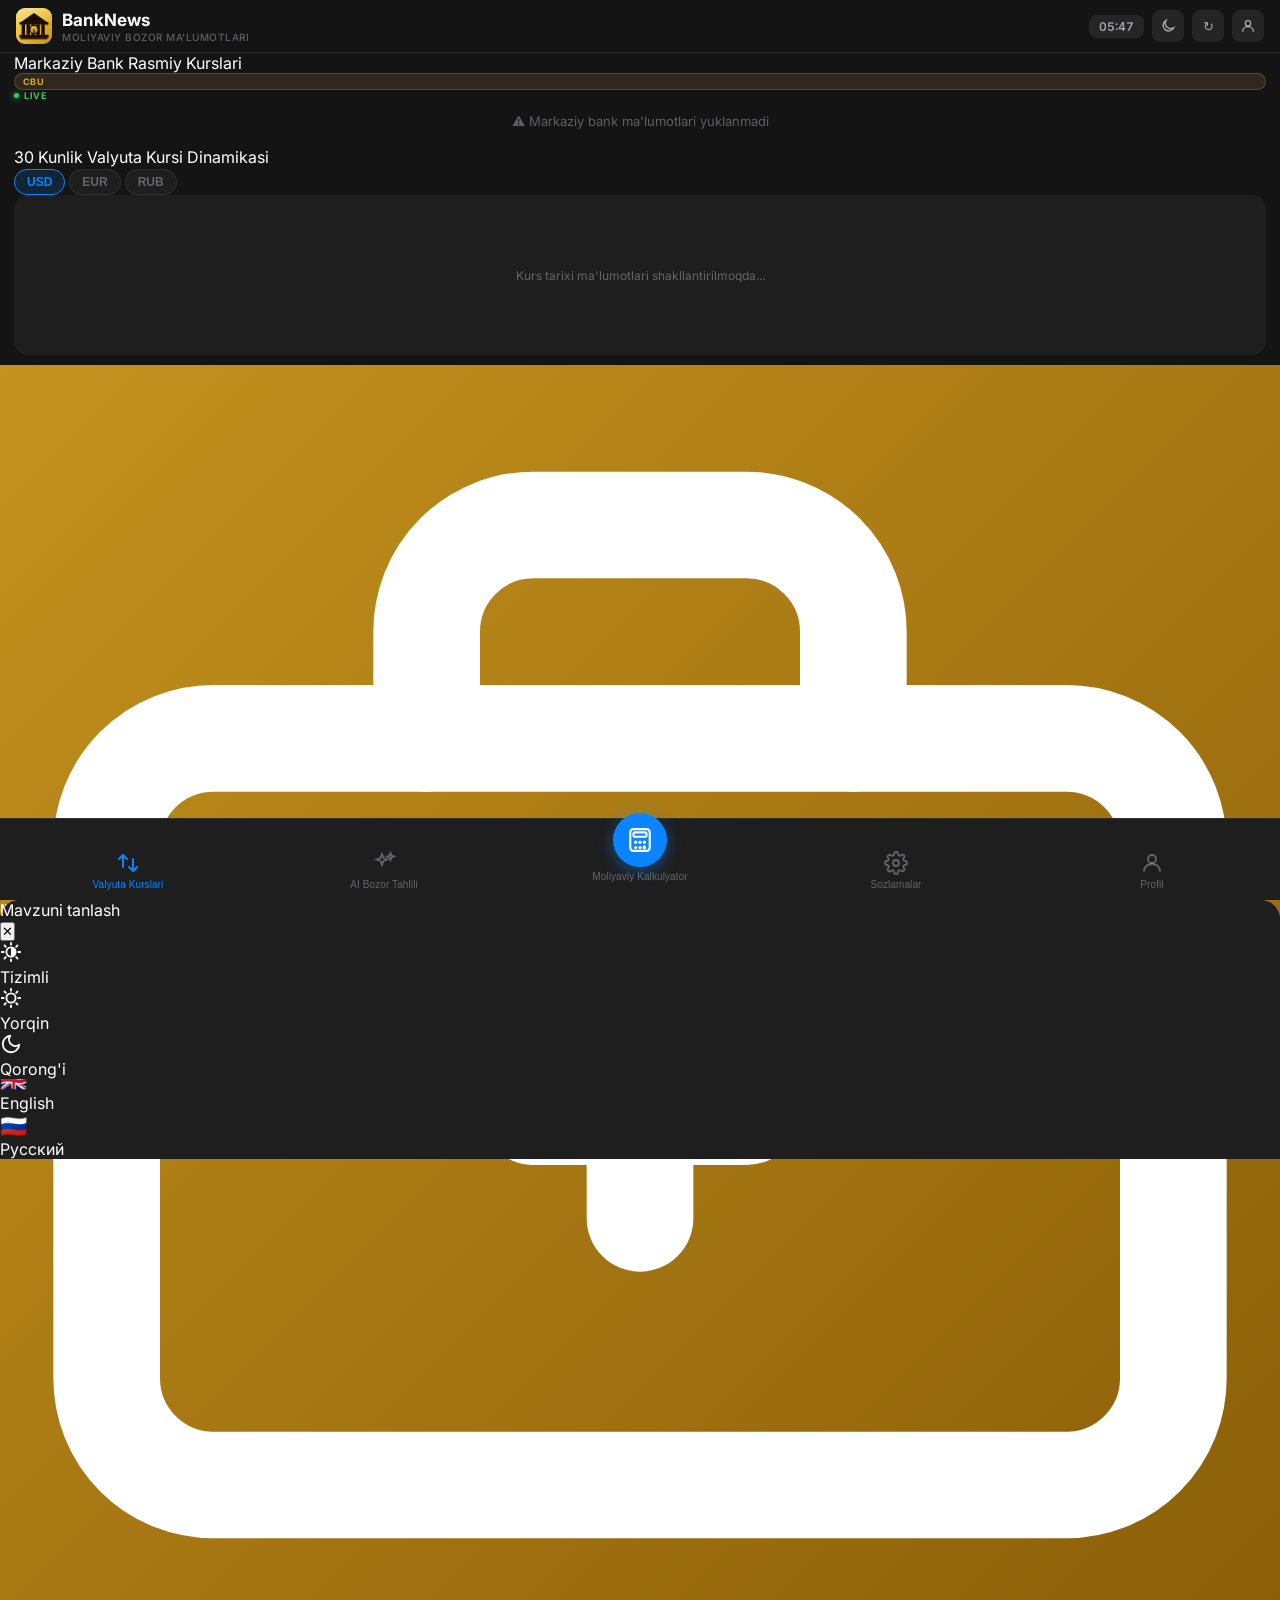
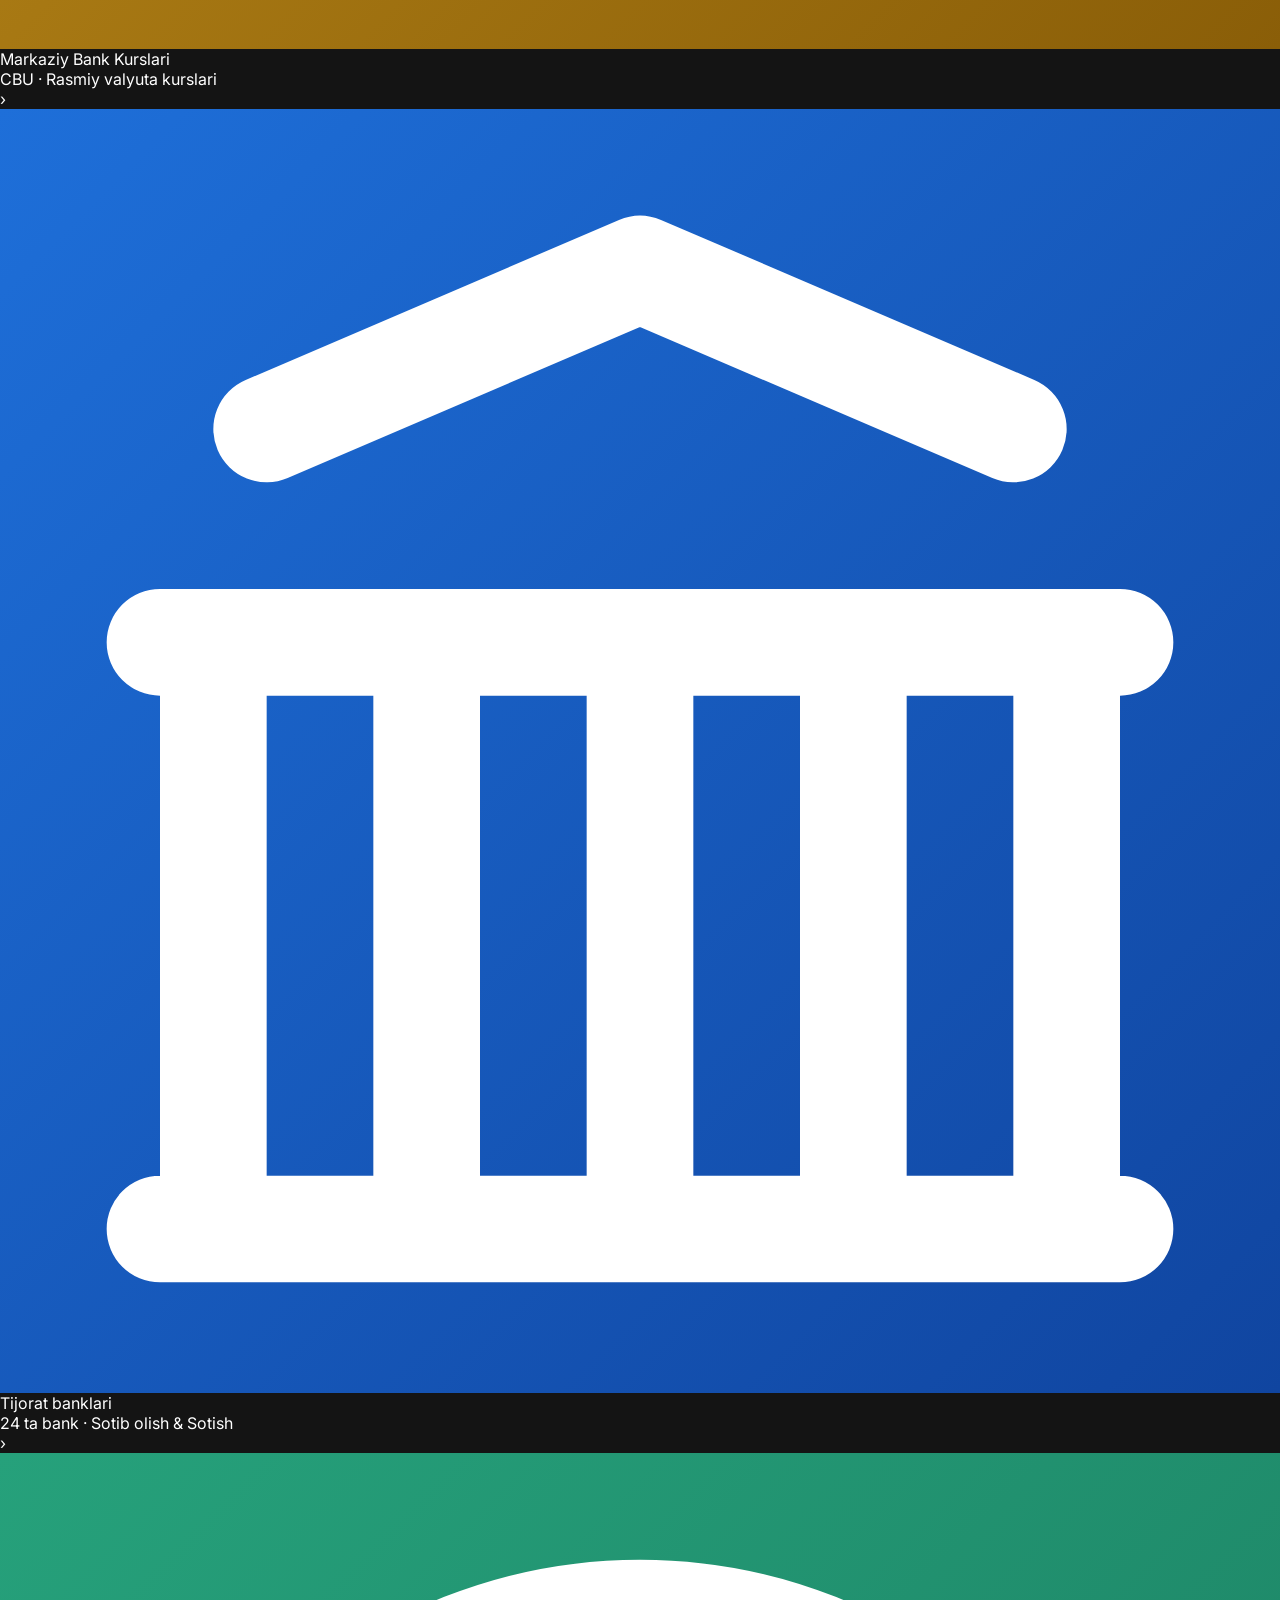
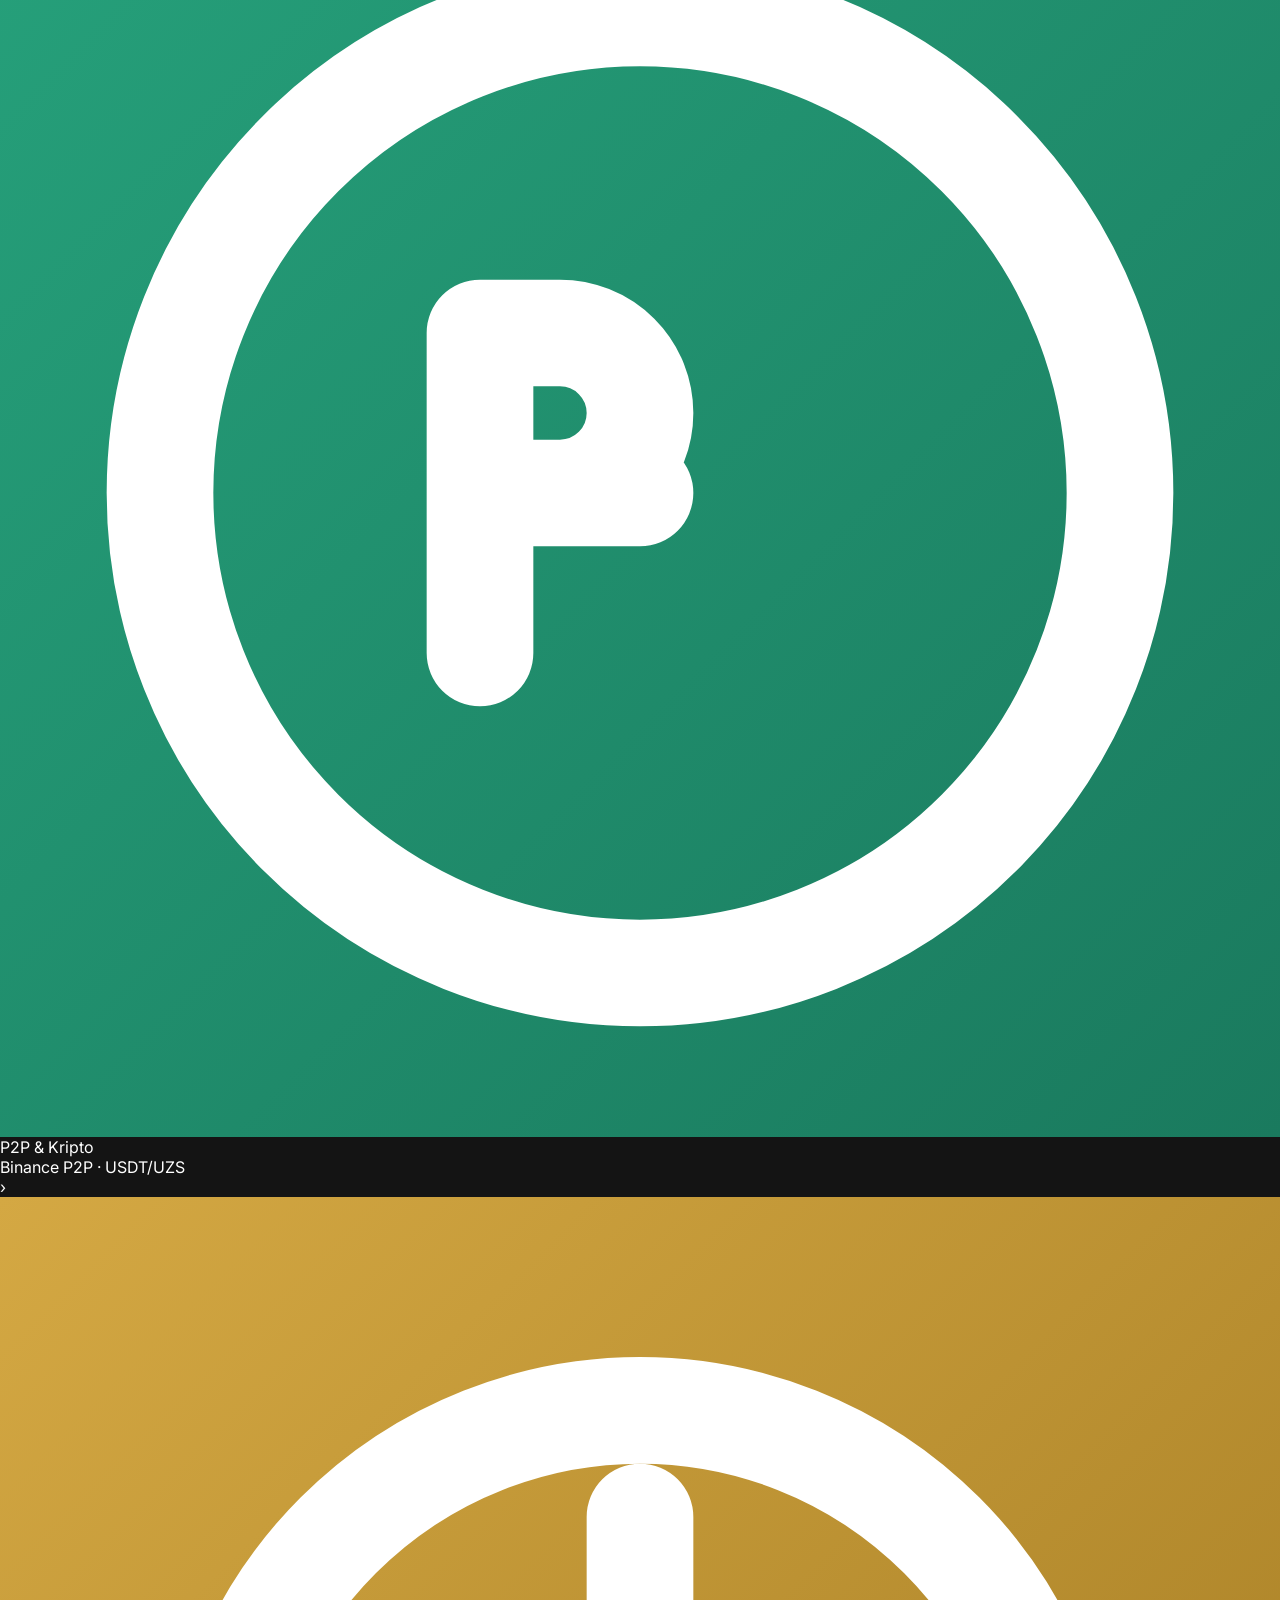
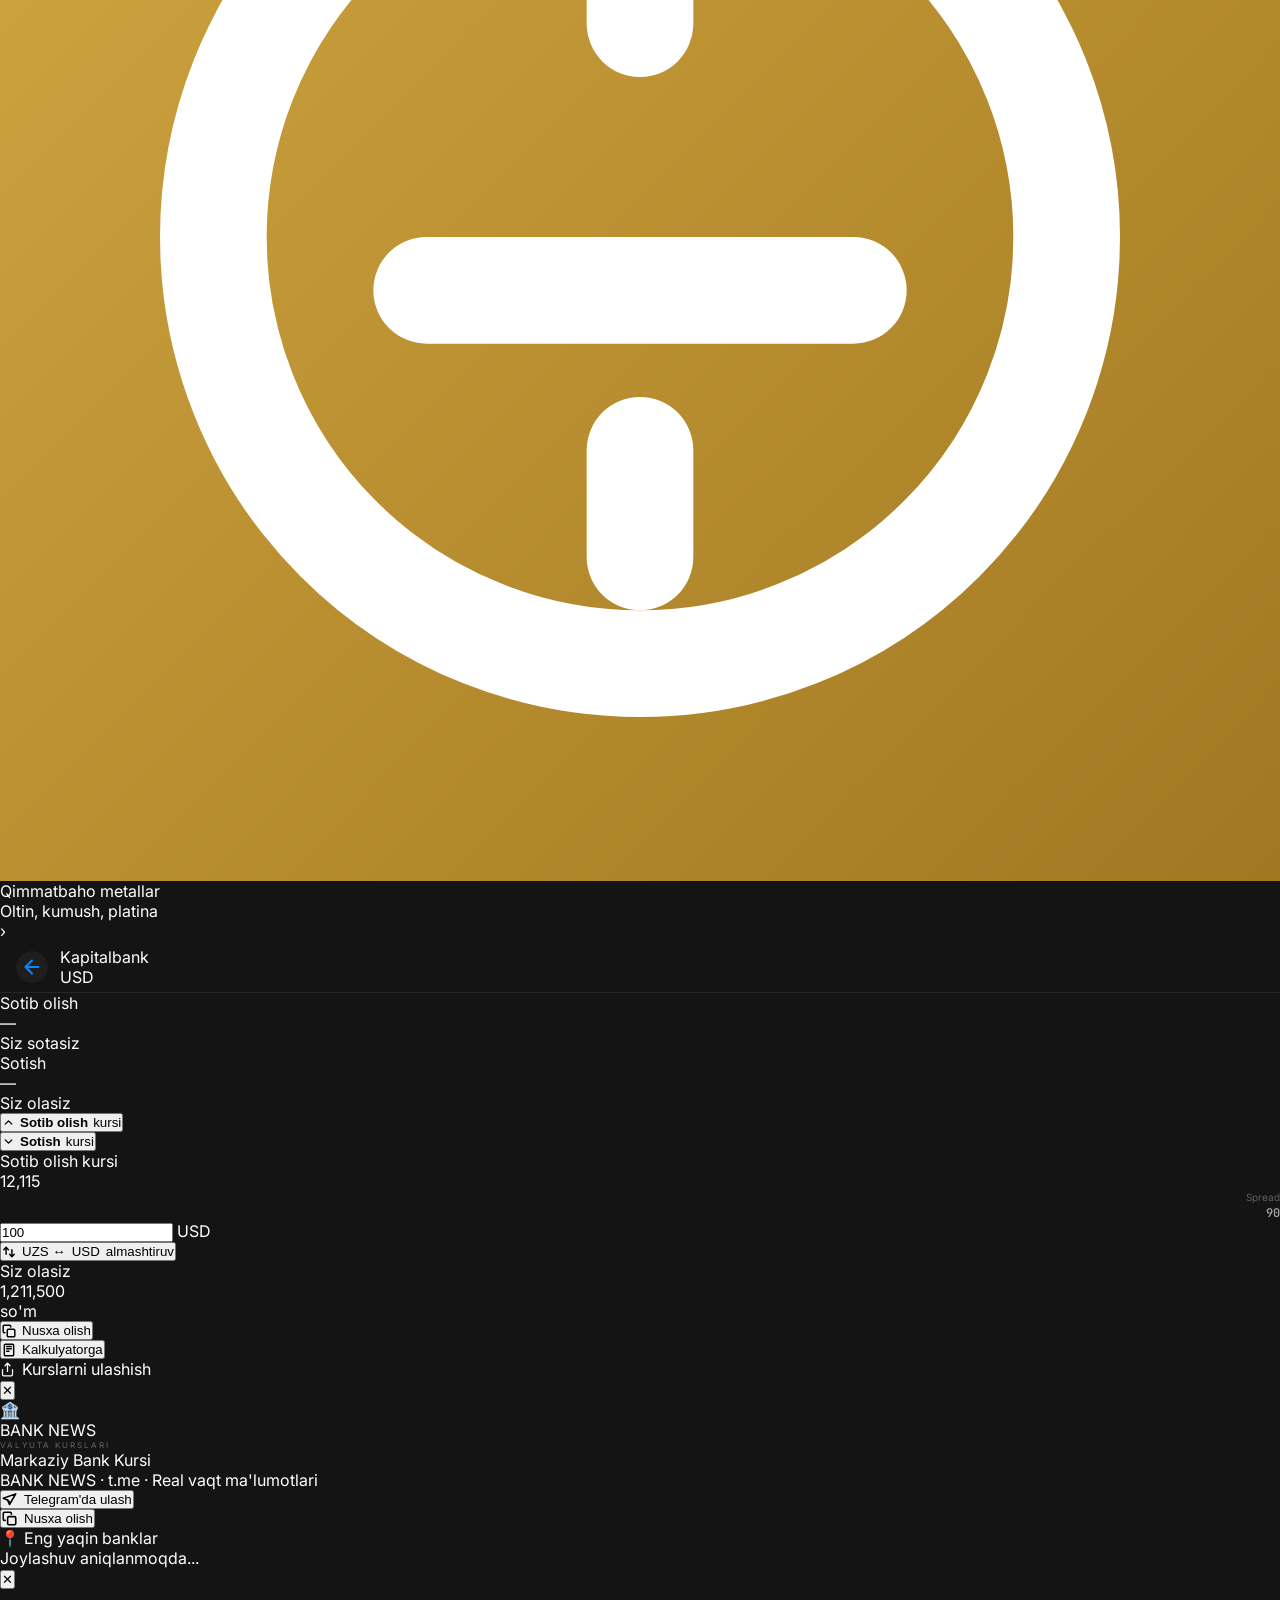
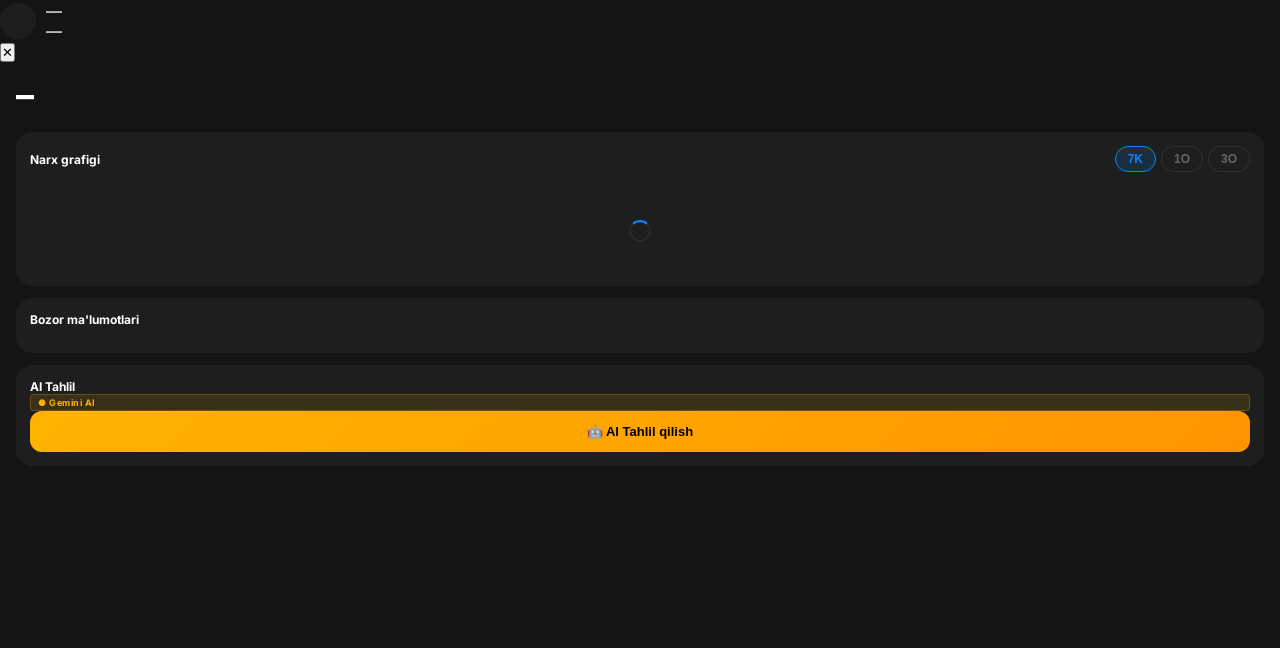
==== frontend/index.html @ f16caa99 "redesign: Domo-inspired UI - dark gray theme + iOS grouped list style - style.css: complete rewrite " ====
﻿<!DOCTYPE html>
<html lang="uz">
<head>
<meta charset="UTF-8">
<meta name="viewport" content="width=device-width,initial-scale=1,maximum-scale=1,user-scalable=no,viewport-fit=cover">
<meta name="description" content="O'zbekiston banklari valyuta kurslari, kripto narxlari, kalkulyator va bozor tahlili.">
<meta name="theme-color" content="#090e1c">
<meta property="og:title" content="BankNews — Valyuta kurslari">
<meta property="og:description" content="24 ta bank kursi, CBU, kripto, metallar — barchasi bir joyda.">
<title>BankNews — Valyuta kurslari</title>
<link rel="manifest" href="manifest.json">
<script defer src="https://www.gstatic.com/firebasejs/10.12.2/firebase-app-compat.js"></script>
<script defer src="https://www.gstatic.com/firebasejs/10.12.2/firebase-auth-compat.js"></script>
<script defer src="https://cdn.jsdelivr.net/npm/chart.js@4.4.4/dist/chart.umd.min.js"></script>
<link href="https://fonts.googleapis.com/css2?family=Inter:wght@400;500;600;700;800&family=JetBrains+Mono:wght@400;500;600&display=swap" rel="stylesheet">
<link rel="stylesheet" href="style.css">
</head>
<body data-theme="dark">


<!-- HEADER -->
<div class="hdr">
  <div class="hdr-top">
      <button id="uiBackBtn" onclick="_uiBack()" style="display:none;background:none;border:none;color:var(--text);cursor:pointer;padding:6px 10px;border-radius:10px;font-size:24px;line-height:1;margin-right:2px;flex-shrink:0">&#8249;</button>
    <div class="brand">
      <div class="brand-ico">
        <svg viewBox="0 0 44 44" width="44" height="44" xmlns="http://www.w3.org/2000/svg">
          <defs>
            <linearGradient id="goldBg" x1="0" y1="0" x2="1" y2="1">
              <stop offset="0%" stop-color="#f6d96a"/>
              <stop offset="50%" stop-color="#e9bb2e"/>
              <stop offset="100%" stop-color="#c49018"/>
            </linearGradient>
            <linearGradient id="goldShine" x1="0" y1="0" x2="0" y2="1">
              <stop offset="0%" stop-color="rgba(255,255,255,0.26)"/>
              <stop offset="100%" stop-color="rgba(255,255,255,0)"/>
            </linearGradient>
            <filter id="bldShadow" x="-5%" y="-5%" width="110%" height="120%">
              <feDropShadow dx="0" dy="1" stdDeviation="0.8" flood-color="#0d0600" flood-opacity="0.5"/>
            </filter>
          </defs>
          <!-- Gold gradient background -->
          <rect width="44" height="44" rx="11" fill="url(#goldBg)"/>
          <!-- Top shine overlay -->
          <rect width="44" height="22" rx="11" fill="url(#goldShine)"/>
          <!-- Building -->
          <g filter="url(#bldShadow)">
            <!-- Pediment (roof triangle) -->
            <polygon points="5,18 22,6 39,18" fill="#1a0d00"/>
            <!-- Entablature beam -->
            <rect x="4.5" y="17" width="35" height="2.8" rx="0.6" fill="#1a0d00"/>
            <!-- 5 columns -->
            <rect x="7"   y="19.8" width="4"   height="13" rx="1" fill="#1a0d00"/>
            <rect x="13"  y="19.8" width="4"   height="13" rx="1" fill="#1a0d00"/>
            <rect x="19"  y="19.8" width="4"   height="13" rx="1" fill="#1a0d00"/>
            <rect x="25"  y="19.8" width="4"   height="13" rx="1" fill="#1a0d00"/>
            <rect x="31"  y="19.8" width="4"   height="13" rx="1" fill="#1a0d00"/>
            <!-- Stylobate steps -->
            <rect x="4"   y="32.8" width="36" height="3"   rx="1" fill="#1a0d00"/>
            <rect x="5.5" y="35.5" width="33" height="2"   rx="0.5" fill="#2a1600"/>
          </g>
          <!-- Dollar coin (centered on columns) -->
          <circle cx="22" cy="26.3" r="5"   fill="url(#goldBg)"/>
          <circle cx="22" cy="26.3" r="5"   fill="none" stroke="#1a0d00" stroke-width="1.4"/>
          <circle cx="22" cy="26.3" r="3.2" fill="none" stroke="#1a0d00" stroke-width="0.5" opacity="0.4"/>
          <text x="22" y="30" text-anchor="middle" font-size="7" font-weight="900" fill="#1a0d00" font-family="Georgia,serif">$</text>
        </svg>
      </div>
      <div class="brand-txt">
        <div class="name">BankNews</div>
        <div class="sub" data-i="sub">Bozor Ma'lumotlari</div>
      </div>
    </div>
    <div class="hdr-actions">
      <div class="clock" id="clk">--:--</div>
      <button class="icon-btn" id="themeBtn" onclick="toggleTheme()" title="Mavzu">
  <svg id="themeSvg" viewBox="0 0 20 20" width="16" height="16" fill="none" stroke="currentColor" stroke-width="1.8" stroke-linecap="round">
    <path d="M17 12.5A7 7 0 0 1 7.5 3a7 7 0 1 0 9.5 9.5z"/>
  </svg>
</button>
      <button class="icon-btn" id="refBtn" onclick="loadAll()" title="Yangilash">↻</button>
      <button class="auth-hdr-btn" id="authBtn" onclick="openAuthModal()" title="Profil">
        <svg width="16" height="16" viewBox="0 0 24 24" fill="none" stroke="currentColor" stroke-width="2" stroke-linecap="round" stroke-linejoin="round"><circle cx="12" cy="8" r="4"/><path d="M4 20c0-4 3.6-7 8-7s8 3 8 7"/></svg>
      </button>
    </div>
  </div>
</div>


<!-- BODY -->
<div class="body">

  <!-- ── VALYUTA ── -->
  <div class="sec on" id="s0">
    <div id="v-load" class="loading"><div class="spinner"></div><div class="ltxt" data-i="loading">Yuklanmoqda...</div></div>
    <div id="v-body" style="display:none">


      <!-- ── CBU KURSLARI ── -->
      <div id="cbuSection" style="padding:0 14px 6px">
        <div class="row-between">
          <div class="flex-row">
            <div class="label-caps" data-i="cbu_rates">Markaziy Bank</div>
            <div style="font-size:9px;font-weight:700;padding:2px 8px;border-radius:20px;background:rgba(232,192,74,0.12);color:var(--gold);border:1px solid rgba(232,192,74,0.22);letter-spacing:.4px">CBU</div>
          </div>
          <div style="display:flex;align-items:center;gap:5px;font-size:9px;font-weight:700;color:var(--green);letter-spacing:.5px">
            <span style="width:5px;height:5px;border-radius:50%;background:var(--green);box-shadow:0 0 6px var(--green);display:inline-block;animation:pulse 2s infinite"></span>LIVE
          </div>
        </div>
        <div id="cbuList"></div>
      </div>

      <!-- ── 30 KUNLIK KURS GRAFIGI ── -->
      <div class="card" style="margin:0 14px 10px">
        <div class="ch">
          <div>
            <div class="ct" data-i="chart_title">30 Kunlik Kurs Grafigi</div>
            <div id="chartSummary" style="font-size:10px;color:var(--text3);margin-top:2px"></div>
          </div>
          <div id="chartChange" style="font-size:12px;font-weight:700"></div>
        </div>
        <div class="chart-ctrl">
          <button class="ccbtn on" onclick="setChartCur('USD',this)">USD</button>
          <button class="ccbtn" onclick="setChartCur('EUR',this)">EUR</button>
          <button class="ccbtn" onclick="setChartCur('RUB',this)">RUB</button>
        </div>
        <div class="chart-wrap" id="chartWrap">
          <div class="chart-empty" data-i="chart_empty">Grafik uchun ma'lumot to'planmoqda...</div>
        </div>
        <div id="trendSignalWrap" style="display:none;padding:0 14px 14px">
          <div id="trendBadge" style="margin-bottom:8px"></div>
          <div id="trendBars" style="display:flex;flex-direction:column;gap:6px;margin-bottom:8px"></div>
          <div id="trendRec"></div>
        </div>
      </div>

      <!-- ── FEATURE ROWS (AvtoPilot uslubi) ── -->
      <div class="frow-list">
        <div class="frow" onclick="document.getElementById('cbuSection').scrollIntoView({behavior:'smooth'})">
          <div class="frow-ico" style="background:linear-gradient(135deg,#c4921e,#8a5e08)">
            <svg viewBox="0 0 24 24" fill="none" stroke="#fff" stroke-width="2" stroke-linecap="round" stroke-linejoin="round">
              <rect x="2" y="7" width="20" height="14" rx="2"/><path d="M16 7V5a2 2 0 0 0-2-2h-4a2 2 0 0 0-2 2v2"/><line x1="12" y1="12" x2="12" y2="16"/><line x1="10" y1="14" x2="14" y2="14"/>
            </svg>
          </div>
          <div class="frow-txt">
            <div class="frow-name">Markaziy Bank Kurslari</div>
            <div class="frow-sub">CBU · Rasmiy valyuta kurslari</div>
          </div>
          <div class="frow-chev">›</div>
        </div>
        <div class="frow" onclick="openBankListPanel()">
          <div class="frow-ico" style="background:linear-gradient(135deg,#1e6fd9,#1045a0)">
            <svg viewBox="0 0 24 24" fill="none" stroke="#fff" stroke-width="2" stroke-linecap="round" stroke-linejoin="round">
              <path d="M3 21h18M3 10h18M5 6l7-3 7 3M4 10v11M20 10v11M8 10v11M12 10v11M16 10v11"/>
            </svg>
          </div>
          <div class="frow-txt">
            <div class="frow-name">Tijorat banklari</div>
            <div class="frow-sub">24 ta bank · Sotib olish & Sotish</div>
          </div>
          <div class="frow-chev">›</div>
        </div>
        <div class="frow" onclick="openCryptoPanel()">
          <div class="frow-ico" style="background:linear-gradient(135deg,#26a17b,#1a7a5e)">
            <svg viewBox="0 0 24 24" fill="none" stroke="#fff" stroke-width="2" stroke-linecap="round"><circle cx="12" cy="12" r="9"/><path d="M9 9h1.5a1.5 1.5 0 0 1 0 3H9m0-3v6m0-3h3"/></svg>
          </div>
          <div class="frow-txt">
            <div class="frow-name">P2P & Kripto</div>
            <div class="frow-sub">Binance P2P · USDT/UZS</div>
          </div>
          <div class="frow-chev">›</div>
        </div>
        <div class="frow" onclick="openMetalsPanel()">
          <div class="frow-ico" style="background:linear-gradient(135deg,#d4a843,#a07820)">
            <svg viewBox="0 0 24 24" fill="none" stroke="#fff" stroke-width="2" stroke-linecap="round"><circle cx="12" cy="12" r="8"/><path d="M12 6v2m0 8v2m-4-5h8"/></svg>
          </div>
          <div class="frow-txt">
            <div class="frow-name">Qimmatbaho metallar</div>
            <div class="frow-sub">Oltin, kumush, platina</div>
          </div>
          <div class="frow-chev">›</div>
        </div>
      </div>


    </div>
  </div>

  <!-- ── KRIPTO (placeholder — tarkib cryptoPanel da) ── -->
  <div class="sec" id="s1"></div>

  <!-- ── KALKUL ── -->
  <div class="sec" id="s2">

    <!-- Hero header -->
    <div class="calc-hero">
      <div class="calc-hero-row">
        <div class="calc-hero-title">Hisob-kitob</div>
        <div class="calc-hero-badge" id="calcModeBadge">Valyuta</div>
      </div>
      <!-- Mode sub-tabs -->
      <div class="ctabs">
        <button class="ctab on" onclick="setCalcMode('valyuta')">
          <svg width="14" height="14" viewBox="0 0 24 24" fill="none" stroke="currentColor" stroke-width="2" stroke-linecap="round" stroke-linejoin="round"><path d="M8 3H5a2 2 0 0 0-2 2v3m18 0V5a2 2 0 0 0-2-2h-3M3 16v3a2 2 0 0 0 2 2h3m8 0h3a2 2 0 0 0 2-2v-3"/></svg> Valyuta
        </button>
        <button class="ctab" onclick="setCalcMode('kredit')">
          <svg width="14" height="14" viewBox="0 0 24 24" fill="none" stroke="currentColor" stroke-width="2" stroke-linecap="round" stroke-linejoin="round"><rect x="2" y="5" width="20" height="14" rx="2"/><line x1="2" y1="10" x2="22" y2="10"/></svg> Kredit
        </button>
        <button class="ctab" onclick="setCalcMode('depozit')">
          <svg width="14" height="14" viewBox="0 0 24 24" fill="none" stroke="currentColor" stroke-width="2" stroke-linecap="round" stroke-linejoin="round"><path d="M19 9c0 4-3 7-7 7s-7-3-7-7V5h14v4z"/><line x1="12" y1="16" x2="12" y2="21"/><line x1="8" y1="21" x2="16" y2="21"/></svg> Depozit
        </button>
        <button class="ctab" onclick="setCalcMode('stavkadep')">
          <svg width="14" height="14" viewBox="0 0 24 24" fill="none" stroke="currentColor" stroke-width="2" stroke-linecap="round" stroke-linejoin="round"><polyline points="23 6 13.5 15.5 8.5 10.5 1 18"/><polyline points="17 6 23 6 23 12"/></svg> Depozit ↗
        </button>
        <button class="ctab" onclick="setCalcMode('stavkakred')">
          <svg width="14" height="14" viewBox="0 0 24 24" fill="none" stroke="currentColor" stroke-width="2" stroke-linecap="round" stroke-linejoin="round"><rect x="2" y="5" width="20" height="14" rx="2"/><line x1="2" y1="10" x2="22" y2="10"/><line x1="6" y1="14" x2="10" y2="14"/></svg> Kredit ↘
        </button>
        <button class="ctab" onclick="setCalcMode('maosh')">
          <svg width="14" height="14" viewBox="0 0 24 24" fill="none" stroke="currentColor" stroke-width="2" stroke-linecap="round" stroke-linejoin="round"><rect x="2" y="7" width="20" height="14" rx="2"/><path d="M16 7V5a2 2 0 0 0-2-2h-4a2 2 0 0 0-2 2v2"/><line x1="12" y1="12" x2="12" y2="16"/><line x1="10" y1="14" x2="14" y2="14"/></svg> Maosh
        </button>
        <button class="ctab" onclick="setCalcMode('bankcomp')">
          <svg width="14" height="14" viewBox="0 0 24 24" fill="none" stroke="currentColor" stroke-width="2" stroke-linecap="round" stroke-linejoin="round"><rect x="3" y="9" width="18" height="12" rx="2"/><path d="M3 9l9-6 9 6"/></svg> Bank
        </button>
        <button class="ctab" onclick="setCalcMode('maqsad')">
          <svg width="14" height="14" viewBox="0 0 24 24" fill="none" stroke="currentColor" stroke-width="2" stroke-linecap="round" stroke-linejoin="round"><circle cx="12" cy="12" r="10"/><circle cx="12" cy="12" r="6"/><circle cx="12" cy="12" r="2"/></svg> Maqsad
        </button>
        <button class="ctab" onclick="setCalcMode('foyda')">
          <svg width="14" height="14" viewBox="0 0 24 24" fill="none" stroke="currentColor" stroke-width="2" stroke-linecap="round" stroke-linejoin="round"><polyline points="23 6 13.5 15.5 8.5 10.5 1 18"/><polyline points="17 6 23 6 23 12"/></svg> Foyda/Zarar
        </button>
      </div>
    </div>

    <!-- ── Valyuta kalkulyatori ── -->
    <div id="calc-valyuta">
      <div class="vcalc-wrap">

        <!-- FROM bloki -->
        <div class="vcalc-from">
          <div class="vcalc-lbl">Manba</div>
          <!-- Currency picker + amount in one block -->
          <div class="vcalc-picker-row">
            <div class="vcalc-cur-pick" onclick="openCpick('fc')">
              <div class="vcalc-cur-ico" id="fcIco"><img src="https://flagcdn.com/h40/us.png" width="32" height="22" style="border-radius:4px;object-fit:cover;display:block" loading="lazy"></div>
              <div class="vcalc-cur-code" id="fcVal">USD</div>
              <div class="vcalc-cur-arr">▾</div>
            </div>
          </div>
          <input class="vcalc-amount" type="number" id="amt" value="100" min="0"
            inputmode="decimal" placeholder="0" oninput="doCalc()">
          <div class="vcalc-qrow">
            <button class="vcalc-qb" onclick="qa(1)">1</button>
            <button class="vcalc-qb" onclick="qa(10)">10</button>
            <button class="vcalc-qb" onclick="qa(100)">100</button>
            <button class="vcalc-qb" onclick="qa(1000)">1K</button>
            <button class="vcalc-qb" onclick="qa(10000)">10K</button>
            <button class="vcalc-qb" onclick="qa(1000000)">1M</button>
          </div>
        </div>

        <!-- Swap button -->
        <div class="vcalc-swap-row">
          <div class="vcalc-line"></div>
          <button class="vcalc-swpbtn" onclick="doSwap()" title="Almashtirish">
            <svg width="16" height="16" viewBox="0 0 24 24" fill="none" stroke="currentColor" stroke-width="2.5" stroke-linecap="round" stroke-linejoin="round"><path d="M7 16V4m0 0L3 8m4-4l4 4"/><path d="M17 8v12m0 0l4-4m-4 4l-4-4"/></svg>
          </button>
          <div class="vcalc-line"></div>
        </div>

        <!-- TO / Result bloki -->
        <div class="vcalc-to">
          <div class="vcalc-lbl">Natija</div>
          <div class="vcalc-picker-row">
            <div class="vcalc-cur-pick" onclick="openCpick('tc')">
              <div class="vcalc-cur-ico" id="tcIco"><img src="https://flagcdn.com/h40/uz.png" width="32" height="22" style="border-radius:4px;object-fit:cover;display:block" loading="lazy"></div>
              <div class="vcalc-cur-code" id="tcVal">UZS</div>
              <div class="vcalc-cur-arr">▾</div>
            </div>
            <button onclick="copyResult()" style="margin-left:auto;background:rgba(255,255,255,.06);border:1px solid rgba(255,255,255,.1);border-radius:10px;color:var(--text3);font-size:10px;padding:6px 10px;cursor:pointer;font-weight:700;font-family:'Inter',sans-serif;transition:all .14s;display:flex;align-items:center;gap:5px" title="Nusxalash"><svg width="12" height="12" viewBox="0 0 24 24" fill="none" stroke="currentColor" stroke-width="2.5" stroke-linecap="round" stroke-linejoin="round"><rect x="9" y="9" width="13" height="13" rx="2"/><path d="M5 15H4a2 2 0 0 1-2-2V4a2 2 0 0 1 2-2h9a2 2 0 0 1 2 2v1"/></svg> Nusxa</button>
          </div>
          <div class="vcalc-from-val" id="resfrom">—</div>
          <div class="vcalc-result" id="resto">—</div>
          <div class="vcalc-rate" id="resrate"></div>
        </div>

        <!-- hidden selects for JS compat -->
        <select id="fc" style="display:none" onchange="doCalc()">
          <option value="USD" selected>USD</option><option value="EUR">EUR</option>
          <option value="RUB">RUB</option><option value="GBP">GBP</option>
          <option value="CNY">CNY</option><option value="KZT">KZT</option>
          <option value="UZS">UZS</option><option value="BTC">BTC</option>
          <option value="ETH">ETH</option><option value="USDT">USDT</option>
          <option value="TON">TON</option><option value="SOL">SOL</option>
          <option value="XAU">XAU</option>
        </select>
        <select id="tc" style="display:none" onchange="doCalc()">
          <option value="UZS" selected>UZS</option><option value="USD">USD</option>
          <option value="EUR">EUR</option><option value="RUB">RUB</option>
          <option value="GBP">GBP</option><option value="CNY">CNY</option>
          <option value="KZT">KZT</option><option value="BTC">BTC</option>
          <option value="ETH">ETH</option><option value="USDT">USDT</option>
          <option value="TON">TON</option><option value="SOL">SOL</option>
          <option value="XAU">XAU</option>
        </select>
        <!-- dummy rescard for JS compat -->
        <div id="rescard" style="display:none"></div>

      </div>
    </div>

    <!-- ── Kredit kalkulyatori ── -->
    <div id="calc-kredit" style="display:none">
      <div class="kf">
          <div class="flbl">Kredit Summasi (so'm)</div>
          <input class="kinput" type="number" id="kAmt" value="50000000" placeholder="50 000 000" oninput="doKredit()">
          <div class="kqrow">
            <button class="kqb" onclick="kqa('kAmt',10000000)">10M</button>
            <button class="kqb" onclick="kqa('kAmt',20000000)">20M</button>
            <button class="kqb" onclick="kqa('kAmt',50000000)">50M</button>
            <button class="kqb" onclick="kqa('kAmt',100000000)">100M</button>
          </div>
          <div class="flbl mt-12">Muddati (oy)</div>
          <input class="kinput" type="number" id="kMonth" placeholder="36" value="36" oninput="doKredit()">
          <div class="kqrow">
            <button class="kqb" onclick="kqa('kMonth',12)">12 oy</button>
            <button class="kqb" onclick="kqa('kMonth',24)">24 oy</button>
            <button class="kqb" onclick="kqa('kMonth',36)">36 oy</button>
            <button class="kqb" onclick="kqa('kMonth',60)">60 oy</button>
          </div>
          <div class="flbl mt-12">Yillik foiz stavkasi (%)</div>
          <input class="kinput" type="number" id="kRate" placeholder="24" value="24" oninput="doKredit()">
          <div class="kqrow">
            <button class="kqb" onclick="kqa('kRate',18)">18%</button>
            <button class="kqb" onclick="kqa('kRate',24)">24%</button>
            <button class="kqb" onclick="kqa('kRate',28)">28%</button>
            <button class="kqb" onclick="kqa('kRate',32)">32%</button>
          </div>
          <div class="kres" id="kRes">
            <div class="krow2"><span class="kk"><svg width="13" height="13" viewBox="0 0 24 24" fill="none" stroke="currentColor" stroke-width="2.5" stroke-linecap="round" stroke-linejoin="round"><path d="M12 1v22M17 5H9.5a3.5 3.5 0 0 0 0 7h5a3.5 3.5 0 0 1 0 7H6"/></svg>Oylik annuitet to'lovi</span><span class="kv" id="kMonthly">—</span></div>
            <div class="krow2"><span class="kk"><svg width="13" height="13" viewBox="0 0 24 24" fill="none" stroke="currentColor" stroke-width="2.5" stroke-linecap="round" stroke-linejoin="round"><path d="M12 1v22M17 5H9.5a3.5 3.5 0 0 0 0 7h5a3.5 3.5 0 0 1 0 7H6"/></svg>Jami to'lov majburiyati</span><span class="kv" id="kTotal">—</span></div>
            <div class="krow2"><span class="kk" class="text-red"><svg width="13" height="13" viewBox="0 0 24 24" fill="none" stroke="currentColor" stroke-width="2.5" stroke-linecap="round" stroke-linejoin="round"><line x1="19" y1="5" x2="5" y2="19"/><circle cx="6.5" cy="6.5" r="2.5"/><circle cx="17.5" cy="17.5" r="2.5"/></svg>Jami foiz yuklamasi</span><span class="kv" id="kInterest" class="text-red">—</span></div>
            <div class="krow2"><span class="kk"><svg width="13" height="13" viewBox="0 0 24 24" fill="none" stroke="currentColor" stroke-width="2.5" stroke-linecap="round" stroke-linejoin="round"><polyline points="23 6 13.5 15.5 8.5 10.5 1 18"/><polyline points="17 6 23 6 23 12"/></svg>Foiz xarajatlarining ulushi</span><span class="kv" id="kPct">—</span></div>
            <button class="kqb" onclick="toggleSchedule()" id="schedBtn" style="width:100%;margin-top:10px;padding:8px;display:flex;align-items:center;justify-content:center;gap:6px"><svg width="13" height="13" viewBox="0 0 24 24" fill="none" stroke="currentColor" stroke-width="2.5" stroke-linecap="round" stroke-linejoin="round"><rect x="3" y="4" width="18" height="18" rx="2"/><line x1="16" y1="2" x2="16" y2="6"/><line x1="8" y1="2" x2="8" y2="6"/><line x1="3" y1="10" x2="21" y2="10"/></svg>Annuitet to'lov jadvali ▼</button>
            <div id="kSchedule" style="display:none;margin-top:8px;overflow-x:auto"></div>
          </div>
      </div>
    </div>

    <!-- ── Depozit kalkulyatori ── -->
    <div id="calc-depozit" style="display:none">
      <div class="kf">
          <div class="flbl">Boshlang'ich depozit summasi (so'm)</div>
          <input class="kinput" type="number" id="dAmt" value="10000000" placeholder="10 000 000" oninput="doDepozit()">
          <div class="kqrow">
            <button class="kqb" onclick="kqa('dAmt',5000000)">5M</button>
            <button class="kqb" onclick="kqa('dAmt',10000000)">10M</button>
            <button class="kqb" onclick="kqa('dAmt',50000000)">50M</button>
            <button class="kqb" onclick="kqa('dAmt',100000000)">100M</button>
          </div>
          <div class="flbl mt-12">Muddat (oy)</div>
          <input class="kinput" type="number" id="dMonth" placeholder="12" value="12" oninput="doDepozit()">
          <div class="kqrow">
            <button class="kqb" onclick="kqa('dMonth',3)">3 oy</button>
            <button class="kqb" onclick="kqa('dMonth',6)">6 oy</button>
            <button class="kqb" onclick="kqa('dMonth',12)">12 oy</button>
            <button class="kqb" onclick="kqa('dMonth',24)">24 oy</button>
          </div>
          <div class="flbl mt-12">Yillik Foiz (%)</div>
          <input class="kinput" type="number" id="dRate" placeholder="22" value="22" oninput="doDepozit()">
          <div class="kqrow">
            <button class="kqb" onclick="kqa('dRate',18)">18%</button>
            <button class="kqb" onclick="kqa('dRate',22)">22%</button>
            <button class="kqb" onclick="kqa('dRate',25)">25%</button>
            <button class="kqb" onclick="kqa('dRate',28)">28%</button>
          </div>
          <div class="kres" id="dRes">
            <div class="krow2"><span class="kk" class="text-green"><svg width="13" height="13" viewBox="0 0 24 24" fill="none" stroke="currentColor" stroke-width="2.5" stroke-linecap="round" stroke-linejoin="round"><polyline points="23 6 13.5 15.5 8.5 10.5 1 18"/><polyline points="17 6 23 6 23 12"/></svg>Hisoblangan foiz daromadi</span><span class="kv" id="dProfit" class="text-green">—</span></div>
            <div class="krow2"><span class="kk"><svg width="13" height="13" viewBox="0 0 24 24" fill="none" stroke="currentColor" stroke-width="2.5" stroke-linecap="round" stroke-linejoin="round"><path d="M12 1v22M17 5H9.5a3.5 3.5 0 0 0 0 7h5a3.5 3.5 0 0 1 0 7H6"/></svg>Muddat oxiridagi jami summa</span><span class="kv" id="dTotal">—</span></div>
            <div class="krow2"><span class="kk"><svg width="13" height="13" viewBox="0 0 24 24" fill="none" stroke="currentColor" stroke-width="2.5" stroke-linecap="round" stroke-linejoin="round"><line x1="19" y1="5" x2="5" y2="19"/><circle cx="6.5" cy="6.5" r="2.5"/><circle cx="17.5" cy="17.5" r="2.5"/></svg>Samarali yillik foiz stavkasi</span><span class="kv" id="dEff">—</span></div>
          </div>
      </div>
    </div>

    <!-- ── Maosh kalkulyatori ── -->
    <div id="calc-maosh" style="display:none">
      <div class="ccard">
        <div class="ch"><div class="ct" style="display:flex;align-items:center;gap:7px"><svg width="16" height="16" viewBox="0 0 24 24" fill="none" stroke="currentColor" stroke-width="2" stroke-linecap="round" stroke-linejoin="round"><rect x="2" y="7" width="20" height="14" rx="2"/><path d="M16 7V5a2 2 0 0 0-2-2h-4a2 2 0 0 0-2 2v2"/><line x1="12" y1="12" x2="12" y2="16"/><line x1="10" y1="14" x2="14" y2="14"/></svg>Mehnat Haqi Kalkulyatori</div></div>
        <div class="kf">
          <div class="flbl">Brutto ish haqi</div>
          <div style="display:flex;gap:8px;margin-bottom:10px">
            <input class="kinput" type="number" id="mAmt" placeholder="5 000 000" oninput="doMaosh()" style="flex:1;min-width:0">
            <select class="csel flex-auto" id="mCur" onchange="doMaosh()">
              <option value="UZS">🇺🇿 UZS</option>
              <option value="USD">🇺🇸 USD</option>
              <option value="EUR">🇪🇺 EUR</option>
              <option value="RUB">🇷🇺 RUB</option>
            </select>
          </div>
          <div class="kqrow">
            <button class="kqb" onclick="kqa('mAmt',1000000)">1M</button>
            <button class="kqb" onclick="kqa('mAmt',3000000)">3M</button>
            <button class="kqb" onclick="kqa('mAmt',5000000)">5M</button>
            <button class="kqb" onclick="kqa('mAmt',10000000)">10M</button>
          </div>
          <div id="mWarn" style="display:none;align-items:center;gap:6px;background:rgba(255,71,87,.1);border:1px solid rgba(255,71,87,.25);border-radius:9px;padding:8px 11px;margin-top:8px;font-size:11px;color:var(--red)"><svg width="13" height="13" viewBox="0 0 24 24" fill="none" stroke="currentColor" stroke-width="2.5" stroke-linecap="round" stroke-linejoin="round" style="flex-shrink:0"><path d="M10.29 3.86L1.82 18a2 2 0 0 0 1.71 3h16.94a2 2 0 0 0 1.71-3L13.71 3.86a2 2 0 0 0-3.42 0z"/><line x1="12" y1="9" x2="12" y2="13"/><line x1="12" y1="17" x2="12.01" y2="17"/></svg> Minimal ish haqidan (980 000 so'm) past!</div>
          <div class="kres" id="mRes">
            <div class="krow2"><span class="kk" class="text-green"><svg width="13" height="13" viewBox="0 0 24 24" fill="none" stroke="currentColor" stroke-width="2.5" stroke-linecap="round" stroke-linejoin="round"><polyline points="20 6 9 17 4 12"/></svg>Netto ish haqi (qo'lga beriladi)</span><span class="kv" id="mNetto" class="text-green">—</span></div>
            <div class="krow2"><span class="kk" class="text-red"><svg width="13" height="13" viewBox="0 0 24 24" fill="none" stroke="currentColor" stroke-width="2.5" stroke-linecap="round" stroke-linejoin="round"><path d="M3 22h18M3 10l9-8 9 8M9 22V12h6v10"/></svg>Jismoniy shaxs daromad solig'i (12%)</span><span class="kv" id="mTax" class="text-red">—</span></div>
            <div class="krow2"><span class="kk" class="text-red"><svg width="13" height="13" viewBox="0 0 24 24" fill="none" stroke="currentColor" stroke-width="2.5" stroke-linecap="round" stroke-linejoin="round"><path d="M20.84 4.61a5.5 5.5 0 0 0-7.78 0L12 5.67l-1.06-1.06a5.5 5.5 0 0 0-7.78 7.78l1.06 1.06L12 21.23l7.78-7.78 1.06-1.06a5.5 5.5 0 0 0 0-7.78z"/></svg>INPS — ijtimoiy sug'urta (8%)</span><span class="kv" id="mInps" class="text-red">—</span></div>
            <div class="krow2" style="border-top:1px dashed var(--border);padding-top:8px;margin-top:4px"><span class="kk"><svg width="13" height="13" viewBox="0 0 24 24" fill="none" stroke="currentColor" stroke-width="2.5" stroke-linecap="round" stroke-linejoin="round"><line x1="12" y1="1" x2="12" y2="23"/><path d="M17 5H9.5a3.5 3.5 0 0 0 0 7h5a3.5 3.5 0 0 1 0 7H6"/></svg>Brutto ish haqi (belgilangan)</span><span class="kv" id="mBrutto">—</span></div>
            <div id="mCurrRows"></div>
            <div class="krow2"><span class="kk"><svg width="13" height="13" viewBox="0 0 24 24" fill="none" stroke="currentColor" stroke-width="2.5" stroke-linecap="round" stroke-linejoin="round"><rect x="3" y="4" width="18" height="18" rx="2"/><line x1="16" y1="2" x2="16" y2="6"/><line x1="8" y1="2" x2="8" y2="6"/><line x1="3" y1="10" x2="21" y2="10"/></svg>Yillik mehnat haqi</span><span class="kv" id="mYearly">—</span></div>
            <div class="krow2"><span class="kk"><svg width="13" height="13" viewBox="0 0 24 24" fill="none" stroke="currentColor" stroke-width="2.5" stroke-linecap="round" stroke-linejoin="round"><rect x="3" y="4" width="18" height="18" rx="2"/><line x1="16" y1="2" x2="16" y2="6"/><line x1="8" y1="2" x2="8" y2="6"/><line x1="3" y1="10" x2="21" y2="10"/></svg>O'rtacha kunlik ish haqi</span><span class="kv" id="mDaily">—</span></div>
          </div>
        </div>
      </div>
    </div>

    <!-- ── Bank taqqoslash ── -->
    <div id="calc-bankcomp" style="display:none">
      <div class="ccard">
        <div class="ch"><div class="ct" style="display:flex;align-items:center;gap:7px"><svg width="16" height="16" viewBox="0 0 24 24" fill="none" stroke="currentColor" stroke-width="2" stroke-linecap="round" stroke-linejoin="round"><rect x="3" y="9" width="18" height="12" rx="2"/><path d="M3 9l9-6 9 6"/><line x1="9" y1="21" x2="9" y2="13"/><line x1="15" y1="21" x2="15" y2="13"/></svg>Tijorat Banklari Kurs Taqqoslamasi</div></div>
        <div class="kf">
          <div class="flbl">Operatsiya turini tanlang</div>
          <div style="display:flex;gap:8px;margin-bottom:12px">
            <button id="bc-sell-btn" class="kqb on" style="flex:1;padding:10px;display:flex;align-items:center;justify-content:center;gap:5px" onclick="setBcDir('sell',this)"><svg width="13" height="13" viewBox="0 0 24 24" fill="none" stroke="currentColor" stroke-width="2.5" stroke-linecap="round" stroke-linejoin="round"><path d="M12 19V5m0 14l-7-7m7 7l7-7"/></svg>Sotaman (bank sotib oladi)</button>
            <button id="bc-buy-btn" class="kqb" style="flex:1;padding:10px;display:flex;align-items:center;justify-content:center;gap:5px" onclick="setBcDir('buy',this)"><svg width="13" height="13" viewBox="0 0 24 24" fill="none" stroke="currentColor" stroke-width="2.5" stroke-linecap="round" stroke-linejoin="round"><path d="M12 5v14m0-14l-7 7m7-7l7 7"/></svg>Sotib olaman (bank sotadi)</button>
          </div>
          <div class="flbl">Miqdor va valyuta</div>
          <div class="flex-row">
            <input class="kinput flex-1" type="number" id="bcAmt" placeholder="10 000" oninput="doBankComp()">
            <select class="csel flex-auto" id="bcCur" onchange="doBankComp()">
              <option value="USD">USD</option>
              <option value="EUR">EUR</option>
              <option value="RUB">RUB</option>
            </select>
          </div>
          <div class="kqrow">
            <button class="kqb" onclick="bcqa(1000)">1K</button>
            <button class="kqb" onclick="bcqa(5000)">5K</button>
            <button class="kqb" onclick="bcqa(10000)">10K</button>
            <button class="kqb" onclick="bcqa(50000)">50K</button>
          </div>
          <div id="bcResult" class="mt-12"></div>
        </div>
      </div>
    </div>

    <!-- ── Maqsad kalkulyatori ── -->
    <div id="calc-maqsad" style="display:none">
      <div class="ccard">
        <div class="ch"><div class="ct" style="display:flex;align-items:center;gap:7px"><svg width="16" height="16" viewBox="0 0 24 24" fill="none" stroke="currentColor" stroke-width="2" stroke-linecap="round" stroke-linejoin="round"><circle cx="12" cy="12" r="10"/><circle cx="12" cy="12" r="6"/><circle cx="12" cy="12" r="2"/></svg>Moliyaviy Maqsad Rejalashtiruvchi</div></div>
        <div class="kf">
          <div class="flbl">Maqsad (Miqdor)</div>
          <div class="flex-row">
            <input class="kinput flex-1" type="number" id="gGoal" placeholder="20 000" oninput="doGoal()">
            <select class="csel flex-auto" id="gCur" onchange="doGoal()">
              <option value="USD">USD</option>
              <option value="EUR">EUR</option>
              <option value="UZS">UZS</option>
            </select>
          </div>
          <div class="flbl mt-12">Hozirda bor (xuddi shu valyutada)</div>
          <input class="kinput" type="number" id="gNow" placeholder="5 000" oninput="doGoal()">
          <div class="flbl mt-12">Oylik tejash (so'mda)</div>
          <input class="kinput" type="number" id="gMonth" placeholder="1 000 000" oninput="doGoal()">
          <div class="kqrow">
            <button class="kqb" onclick="kqa('gMonth',500000)">500K</button>
            <button class="kqb" onclick="kqa('gMonth',1000000)">1M</button>
            <button class="kqb" onclick="kqa('gMonth',2000000)">2M</button>
            <button class="kqb" onclick="kqa('gMonth',5000000)">5M</button>
          </div>
          <div class="kres" id="gRes">
            <div class="krow2"><span class="kk"><svg width="13" height="13" viewBox="0 0 24 24" fill="none" stroke="currentColor" stroke-width="2.5" stroke-linecap="round" stroke-linejoin="round"><circle cx="12" cy="12" r="10"/><polyline points="12 6 12 12 16 14"/></svg>Taxminiy erishish muddati</span><span class="kv" id="gMonths" style="color:var(--gold2)">—</span></div>
            <div class="krow2"><span class="kk"><svg width="13" height="13" viewBox="0 0 24 24" fill="none" stroke="currentColor" stroke-width="2.5" stroke-linecap="round" stroke-linejoin="round"><rect x="3" y="4" width="18" height="18" rx="2"/><line x1="16" y1="2" x2="16" y2="6"/><line x1="8" y1="2" x2="8" y2="6"/><line x1="3" y1="10" x2="21" y2="10"/></svg>Maqsadga erishish sanasi</span><span class="kv" id="gDate">—</span></div>
            <div class="krow2"><span class="kk"><svg width="13" height="13" viewBox="0 0 24 24" fill="none" stroke="currentColor" stroke-width="2.5" stroke-linecap="round" stroke-linejoin="round"><path d="M12 1v22M17 5H9.5a3.5 3.5 0 0 0 0 7h5a3.5 3.5 0 0 1 0 7H6"/></svg>Zarur oylik jamg'arma</span><span class="kv" id="gMonthCur">—</span></div>
            <div class="krow2"><span class="kk"><svg width="13" height="13" viewBox="0 0 24 24" fill="none" stroke="currentColor" stroke-width="2.5" stroke-linecap="round" stroke-linejoin="round"><path d="M4 15s1-1 4-1 5 2 8 2 4-1 4-1V3s-1 1-4 1-5-2-8-2-4 1-4 1z"/><line x1="4" y1="22" x2="4" y2="15"/></svg>Qolgan maqsad summasi</span><span class="kv" id="gRemain">—</span></div>
          </div>
        </div>
      </div>
    </div>

    <!-- ── Foyda/Zarar kalkulyatori ── -->
    <div id="calc-foyda" style="display:none">
      <div class="ccard">
        <div class="ch"><div class="ct" style="display:flex;align-items:center;gap:7px"><svg width="16" height="16" viewBox="0 0 24 24" fill="none" stroke="currentColor" stroke-width="2" stroke-linecap="round" stroke-linejoin="round"><polyline points="23 6 13.5 15.5 8.5 10.5 1 18"/><polyline points="17 6 23 6 23 12"/></svg>Investitsiya Foydasi / Zarari (P&amp;L)</div></div>
        <div class="kf">
          <div class="flbl">Sotib olish</div>
          <div class="flex-row">
            <input class="kinput flex-1" type="number" id="plAmt" placeholder="1 000" oninput="doProfit()">
            <select class="csel flex-auto" id="plCur" onchange="plCurChange()">
              <option value="USD">USD</option>
              <option value="EUR">EUR</option>
              <option value="BTC">BTC</option>
              <option value="ETH">ETH</option>
              <option value="XAU">XAU</option>
            </select>
          </div>
          <div class="flbl mt-12">Sotib olish kursi (so'mda)</div>
          <input class="kinput" type="number" id="plBuyRate" placeholder="11 900" oninput="doProfit()">
          <div class="flbl mt-12">Hozirgi kurs (so'mda)</div>
          <div style="display:flex;gap:8px;align-items:center">
            <input class="kinput flex-1" type="number" id="plNowRate" placeholder="12 150" oninput="doProfit()">
            <button class="kqb" onclick="plFillCurrent()" style="white-space:nowrap">↻ Hozirgi</button>
          </div>
          <div class="kres" id="plRes">
            <div class="krow2"><span class="kk"><svg width="13" height="13" viewBox="0 0 24 24" fill="none" stroke="currentColor" stroke-width="2.5" stroke-linecap="round" stroke-linejoin="round"><path d="M3 3h18v18H3z"/><path d="M3 9h18M9 21V9"/></svg>Boshlang'ich investitsiya</span><span class="kv" id="plStart">—</span></div>
            <div class="krow2"><span class="kk"><svg width="13" height="13" viewBox="0 0 24 24" fill="none" stroke="currentColor" stroke-width="2.5" stroke-linecap="round" stroke-linejoin="round"><path d="M12 1v22M17 5H9.5a3.5 3.5 0 0 0 0 7h5a3.5 3.5 0 0 1 0 7H6"/></svg>Joriy bozor qiymati</span><span class="kv" id="plNow">—</span></div>
            <div class="krow2" style="border-top:1px solid var(--border);padding-top:8px;margin-top:4px">
              <span class="kk" id="plPnlLbl">Sof foyda</span>
              <span class="kv" id="plPnl">—</span>
            </div>
            <div class="krow2"><span class="kk"><svg width="13" height="13" viewBox="0 0 24 24" fill="none" stroke="currentColor" stroke-width="2.5" stroke-linecap="round" stroke-linejoin="round"><line x1="19" y1="5" x2="5" y2="19"/><circle cx="6.5" cy="6.5" r="2.5"/><circle cx="17.5" cy="17.5" r="2.5"/></svg>Daromadlilik darajasi (%)</span><span class="kv" id="plPct">—</span></div>
            <div class="krow2"><span class="kk"><svg width="13" height="13" viewBox="0 0 24 24" fill="none" stroke="currentColor" stroke-width="2.5" stroke-linecap="round" stroke-linejoin="round"><line x1="12" y1="1" x2="12" y2="23"/><path d="M17 5H9.5a3.5 3.5 0 0 0 0 7h5a3.5 3.5 0 0 1 0 7H6"/></svg>1 birlikdagi kurs o'zgarishi</span><span class="kv" id="plPer">—</span></div>
          </div>
        </div>
      </div>
    </div>
  </div>

    <!-- ── Depozit solishtirish ── -->
    <div id="calc-stavkadep" style="display:none">
      <div class="stavka-hero">
        <div class="stavka-hero-icon">
          <svg width="22" height="22" viewBox="0 0 24 24" fill="none" stroke="currentColor" stroke-width="2" stroke-linecap="round" stroke-linejoin="round"><polyline points="23 6 13.5 15.5 8.5 10.5 1 18"/><polyline points="17 6 23 6 23 12"/></svg>
        </div>
        <div>
          <div class="stavka-hero-title">Depozit solishtirish</div>
          <div class="stavka-hero-sub">Qaysi bankda ko'proq foyda olasiz?</div>
        </div>
      </div>
      <div class="kf">
        <div class="flbl">Boshlang'ich summa (so'm)</div>
        <input class="kinput" type="number" id="sdAmt" value="10000000" oninput="doStavkaDep()">
        <div class="kqrow">
          <button class="kqb" onclick="kqa('sdAmt',5000000)">5M</button>
          <button class="kqb" onclick="kqa('sdAmt',10000000)">10M</button>
          <button class="kqb" onclick="kqa('sdAmt',50000000)">50M</button>
          <button class="kqb" onclick="kqa('sdAmt',100000000)">100M</button>
        </div>
        <div class="flbl">Muddat (oy)</div>
        <input class="kinput" type="number" id="sdMonth" value="12" oninput="doStavkaDep()">
        <div class="kqrow">
          <button class="kqb" onclick="kqa('sdMonth',3)">3 oy</button>
          <button class="kqb" onclick="kqa('sdMonth',6)">6 oy</button>
          <button class="kqb" onclick="kqa('sdMonth',12)">12 oy</button>
          <button class="kqb" onclick="kqa('sdMonth',24)">24 oy</button>
        </div>
      </div>
      <div id="sdResult"></div>
      <div class="stavka-note">* Ma'lumotlar taxminiy. Bankka murojaat qiling.</div>
    </div>

    <!-- ── Kredit solishtirish ── -->
    <div id="calc-stavkakred" style="display:none">
      <div class="stavka-hero">
        <div class="stavka-hero-icon" style="background:linear-gradient(135deg,rgba(255,71,87,.2),rgba(255,71,87,.08));color:var(--red)">
          <svg width="22" height="22" viewBox="0 0 24 24" fill="none" stroke="currentColor" stroke-width="2" stroke-linecap="round" stroke-linejoin="round"><rect x="2" y="5" width="20" height="14" rx="2"/><line x1="2" y1="10" x2="22" y2="10"/><line x1="6" y1="14" x2="10" y2="14"/></svg>
        </div>
        <div>
          <div class="stavka-hero-title">Kredit solishtirish</div>
          <div class="stavka-hero-sub">Qaysi bankda oylik to'lov kam?</div>
        </div>
      </div>
      <div class="kf">
        <div class="flbl">Kredit summasi (so'm)</div>
        <input class="kinput" type="number" id="skAmt" value="50000000" oninput="doStavkaKred()">
        <div class="kqrow">
          <button class="kqb" onclick="kqa('skAmt',10000000)">10M</button>
          <button class="kqb" onclick="kqa('skAmt',25000000)">25M</button>
          <button class="kqb" onclick="kqa('skAmt',50000000)">50M</button>
          <button class="kqb" onclick="kqa('skAmt',100000000)">100M</button>
        </div>
        <div class="flbl">Muddat (oy)</div>
        <input class="kinput" type="number" id="skMonth" value="36" oninput="doStavkaKred()">
        <div class="kqrow">
          <button class="kqb" onclick="kqa('skMonth',12)">12 oy</button>
          <button class="kqb" onclick="kqa('skMonth',24)">24 oy</button>
          <button class="kqb" onclick="kqa('skMonth',36)">36 oy</button>
          <button class="kqb" onclick="kqa('skMonth',60)">60 oy</button>
        </div>
      </div>
      <div id="skResult"></div>
      <div class="stavka-note">* Ma'lumotlar taxminiy. Bankka murojaat qiling.</div>
    </div>

  </div>

  <!-- ── PORTFEL ── -->
  <div class="sec" id="s4">
    <div class="card">
      <div class="ch">
        <div class="ct" style="display:flex;align-items:center;gap:7px"><svg width="16" height="16" viewBox="0 0 24 24" fill="none" stroke="currentColor" stroke-width="2" stroke-linecap="round" stroke-linejoin="round"><rect x="2" y="7" width="20" height="14" rx="2"/><path d="M16 7V5a2 2 0 0 0-2-2h-4a2 2 0 0 0-2 2v2"/></svg>Mening Portfelim</div>
        <div id="portRefreshBadge" style="font-family:'JetBrains Mono',monospace;font-size:9px;color:var(--text3)"></div>
      </div>
      <div id="portTotalWrap"></div>
      <div id="portChartWrap" style="display:none">
        <div class="port-chart-wrap">
          <div class="port-chart-canvas-wrap">
            <canvas id="portChart" width="130" height="130"></canvas>
            <div class="port-chart-center">
              <div class="port-chart-center-pct" id="portChartPct">—</div>
              <div class="port-chart-center-lbl" id="portChartLbl">eng ko'p</div>
            </div>
          </div>
          <div class="port-legend" id="portLegend"></div>
        </div>
      </div>
      <div id="portList"></div>
    </div>
    <button class="port-add" onclick="togglePortForm()">＋ Aktiv qo'shish</button>
    <div class="port-form" id="portForm" style="display:none">
      <div class="flbl">Valyuta / Aktiv</div>
      <div class="port-form-row">
        <select class="csel port-form-row" id="pSym" style="width:100%">
          <option value="USD">🇺🇸 USD — Dollar</option>
          <option value="EUR">🇪🇺 EUR — Euro</option>
          <option value="RUB">🇷🇺 RUB — Rubl</option>
          <option value="GBP">🇬🇧 GBP — Funt</option>
          <option value="CNY">🇨🇳 CNY — Yuan</option>
          <option value="KZT">🇰🇿 KZT — Tenge</option>
          <option value="BTC">₿ BTC — Bitcoin</option>
          <option value="ETH">⟠ ETH — Ethereum</option>
          <option value="USDT">💵 USDT — Tether</option>
          <option value="TON">💎 TON</option>
          <option value="SOL">◎ SOL — Solana</option>
          <option value="XAU">🥇 XAU — Oltin</option>
        </select>
      </div>
      <div class="flbl">Miqdor</div>
      <input class="kinput" type="number" id="pAmt" placeholder="100" min="0" oninput="previewPortAsset()">
      <div class="flbl">Sotib olish kursi (so'mda) — <span style="color:var(--text3);text-transform:none;letter-spacing:0">ixtiyoriy, foyda/zarar uchun</span></div>
      <input class="kinput" type="number" id="pBuy" placeholder="Masalan: 11900" min="0">
      <div id="pPreview" style="font-size:11px;color:var(--text3);margin-top:8px;font-family:'JetBrains Mono',monospace"></div>
      <button class="port-save" onclick="savePortAsset()" style="display:flex;align-items:center;justify-content:center;gap:7px"><svg width="15" height="15" viewBox="0 0 24 24" fill="none" stroke="currentColor" stroke-width="2.5" stroke-linecap="round" stroke-linejoin="round"><path d="M19 21H5a2 2 0 0 1-2-2V5a2 2 0 0 1 2-2h11l5 5v11a2 2 0 0 1-2 2z"/><polyline points="17 21 17 13 7 13 7 21"/><polyline points="7 3 7 8 15 8"/></svg>Saqlash</button>
      <button style="width:100%;background:none;border:none;color:var(--text3);padding:8px;cursor:pointer;font-size:12px;margin-top:4px" onclick="togglePortForm()">Bekor qilish</button>
    </div>
    <div class="sub-card">
      <div class="sub-title">💡 Portfel haqida</div>
      <div class="sub-desc">Ma'lumotlar faqat qurilmangizda saqlanadi. Hisob kerak emas. Narxlar real vaqtda yangilanadi.</div>
    </div>
  </div>

  <!-- ── METALLAR (placeholder — tarkib metalsPanel da) ── -->
  <div class="sec" id="s3"></div>

  <!-- ── PROFIL / ADMIN ── -->
  <div class="sec" id="s5">
    <div id="profileRoot"></div>
  </div>

  <!-- ── AI TAHLIL ── DOM[6] -->
  <div class="sec" id="s-ai">
    <div id="aiRoot"></div>
  </div>

  <!-- ── SOZLAMALAR ── DOM[7] -->
  <div class="sec" id="s-soz">

    <!-- Page title -->
    <div style="padding:20px 18px 10px">
      <div style="font-size:26px;font-weight:900;color:#ffb300;letter-spacing:-.3px" data-i="soz_title">Sozlamalar</div>
      <div style="font-size:12px;color:var(--text3);margin-top:2px" data-i="soz_sub">Til, korinish va bildirishnomalar</div>
    </div>

    <div class="soz-body">

      <!-- Premium CTA — AvtoPilot uslubi -->
      <div class="soz-section">
        <div class="soz-prem-cta" onclick="goTab(8)">
          <div class="soz-prem-cta-ico">
            <svg width="28" height="28" viewBox="0 0 24 24" fill="none" stroke="rgba(255,255,255,.95)" stroke-width="2" stroke-linecap="round" stroke-linejoin="round">
              <path d="M2 19h20M2 19l3-9 5 4 2-7 2 7 5-4 3 9"/>
              <circle cx="12" cy="5" r="1" fill="rgba(255,255,255,.95)" stroke="none"/>
              <circle cx="4.5" cy="10" r="1" fill="rgba(255,255,255,.95)" stroke="none"/>
              <circle cx="19.5" cy="10" r="1" fill="rgba(255,255,255,.95)" stroke="none"/>
            </svg>
          </div>
          <div class="soz-prem-cta-txt">
            <div class="soz-prem-cta-title" data-i="soz_premium">Premium ga otish</div>
            <div class="soz-prem-cta-sub" data-i="soz_premium_sub">Cheksiz funksiyalar va AI tahlil</div>
          </div>
          <div class="soz-prem-cta-arr">›</div>
        </div>
      </div>

      <!-- Hisob (yuqorida, muhim) -->
      <div class="soz-section">
        <div class="soz-cat">
          <div class="soz-cat-line" style="background:var(--purple)"></div>
          <div class="soz-cat-lbl" data-i="soz_account">Hisob</div>
        </div>
        <div class="soz-profile-card" onclick="goTab(5)">
          <div class="soz-profile-avatar">
            <svg width="26" height="26" viewBox="0 0 24 24" fill="none" stroke="rgba(255,255,255,.9)" stroke-width="2" stroke-linecap="round" stroke-linejoin="round">
              <circle cx="12" cy="8" r="4"/><path d="M4 20c0-4 3.6-7 8-7s8 3 8 7"/>
            </svg>
          </div>
          <div class="soz-profile-info">
            <div class="soz-profile-name" id="sozProfileName">Tizimga kiring</div>
            <div class="soz-profile-sub" id="sozProfileSub">Profilingizni ko'rish va boshqarish</div>
          </div>
          <div class="soz-profile-chev">›</div>
        </div>
      </div>

      <!-- Til -->
      <div class="soz-section">
        <div class="soz-cat">
          <div class="soz-cat-line" style="background:var(--green)"></div>
          <div class="soz-cat-lbl" data-i="soz_lang_lbl">Interfeys tili</div>
        </div>
        <div class="soz-card">
          <div class="soz-row" onclick="openLangSheet()">
            <div class="soz-row-l">
              <div class="soz-row-ico" style="background:linear-gradient(135deg,rgba(0,214,143,.18),rgba(0,214,143,.06));color:var(--green)">
                <svg width="20" height="20" viewBox="0 0 24 24" fill="none" stroke="currentColor" stroke-width="2" stroke-linecap="round" stroke-linejoin="round">
                  <path d="M5 8l6 6"/><path d="M4 14l6-6 2-3"/><path d="M2 5h12"/><path d="M7 2h1"/>
                  <path d="M22 22l-5-10-5 10"/><path d="M14 18h6"/>
                </svg>
              </div>
              <div>
                <div class="soz-row-name">Ilova tili</div>
                <div class="soz-row-sub" id="sozLangLbl">O'zbekcha</div>
              </div>
            </div>
            <div style="display:flex;align-items:center;gap:6px">
              <span id="sozLangVal" style="font-size:13px;color:var(--text3)">O'zbekcha</span>
              <div class="soz-chev">›</div>
            </div>
          </div>
        </div>
      </div>

      <!-- Ko'rinish -->
      <div class="soz-section">
        <div class="soz-cat">
          <div class="soz-cat-line" style="background:var(--gold)"></div>
          <div class="soz-cat-lbl" data-i="soz_theme_sec">Korinish</div>
        </div>
        <div class="soz-card">
          <div class="soz-row" onclick="openThemeSheet()">
            <div class="soz-row-l">
              <div class="soz-row-ico" style="background:linear-gradient(135deg,rgba(124,92,252,.2),rgba(124,92,252,.08));color:var(--purple2)" id="sozThemeIco"><svg width="20" height="20" viewBox="0 0 24 24" fill="none" stroke="currentColor" stroke-width="2" stroke-linecap="round" stroke-linejoin="round"><path d="M21 12.79A9 9 0 1 1 11.21 3 7 7 0 0 0 21 12.79z"/></svg></div>
              <div>
                <div class="soz-row-name">Ilova mavzusi</div>
                <div class="soz-row-sub" id="sozThemeLbl">Qorong'i</div>
              </div>
            </div>
            <div style="display:flex;align-items:center;gap:6px">
              <span id="sozThemeVal" style="font-size:13px;color:var(--text3)">Qorong'i</span>
              <div class="soz-chev">›</div>
            </div>
          </div>
        </div>
      </div>

      <!-- Bildirishnomalar -->
      <div class="soz-section">
        <div class="soz-cat">
          <div class="soz-cat-line" style="background:var(--red)"></div>
          <div class="soz-cat-lbl" data-i="soz_notif">Bildirishnomalar</div>
        </div>
        <div class="soz-card">
          <a class="soz-row" href="https://t.me/BankNews_Official_bot?start=subscribe" target="_blank" class="no-underline">
            <div class="soz-row-l">
              <div class="soz-row-ico" style="background:linear-gradient(135deg,rgba(0,214,143,.2),rgba(0,214,143,.06));color:var(--green)">
                <svg width="20" height="20" viewBox="0 0 24 24" fill="none" stroke="currentColor" stroke-width="2" stroke-linecap="round" stroke-linejoin="round">
                  <rect x="5" y="2" width="14" height="20" rx="2"/><path d="M12 18h.01"/><path d="M9 7h6M9 11h6"/>
                </svg>
              </div>
              <div>
                <div class="soz-row-name" data-i="soz_daily">Kunlik kurs xabarlari</div>
                <div class="soz-row-sub">Har kuni 09:45 va 18:00 da</div>
              </div>
            </div>
            <div class="soz-chev">›</div>
          </a>
          <div class="soz-row" onclick="goTab(5)">
            <div class="soz-row-l">
              <div class="soz-row-ico" style="background:linear-gradient(135deg,rgba(255,71,87,.2),rgba(255,71,87,.06));color:var(--red)">
                <svg width="20" height="20" viewBox="0 0 24 24" fill="none" stroke="currentColor" stroke-width="2" stroke-linecap="round" stroke-linejoin="round">
                  <path d="M13 2L3 14h9l-1 8 10-12h-9l1-8z"/>
                </svg>
              </div>
              <div>
                <div class="soz-row-name" data-i="soz_alerts">Narx ogohlantirishlari</div>
                <div class="soz-row-sub">Chegara bo'lganda darhol xabar</div>
              </div>
            </div>
            <div class="soz-chev">›</div>
          </div>
        </div>
      </div>

      <!-- Ilova haqida -->
      <div class="soz-section">
        <div class="soz-cat">
          <div class="soz-cat-line" style="background:var(--text3)"></div>
          <div class="soz-cat-lbl" data-i="soz_about">Ilova haqida</div>
        </div>
        <div class="soz-card">
          <a class="soz-row" href="https://t.me/BankNews_official" target="_blank" class="no-underline">
            <div class="soz-row-l">
              <div class="soz-row-ico" style="background:linear-gradient(135deg,rgba(55,120,240,.2),rgba(55,120,240,.06));color:#5b9cf6">
                <svg width="20" height="20" viewBox="0 0 24 24" fill="none" stroke="currentColor" stroke-width="2" stroke-linecap="round" stroke-linejoin="round">
                  <path d="M22 3L2 10l7 3 3 7 10-17z"/><path d="M9 13l3 3"/>
                </svg>
              </div>
              <div>
                <div class="soz-row-name" data-i="soz_channel">Rasmiy kanal</div>
                <div class="soz-row-sub">@BankNews_official</div>
              </div>
            </div>
            <div class="soz-chev">›</div>
          </a>
          <div class="soz-row" style="cursor:default">
            <div class="soz-row-l">
              <div class="soz-row-ico" style="background:linear-gradient(135deg,rgba(232,192,74,.18),rgba(232,192,74,.06));color:var(--gold)">
                <svg width="20" height="20" viewBox="0 0 24 24" fill="none" stroke="currentColor" stroke-width="2" stroke-linecap="round"><circle cx="12" cy="12" r="10"/><polyline points="12 6 12 12 16 14"/></svg>
              </div>
              <div>
                <div class="soz-row-name" data-i="soz_version">Versiya</div>
                <div class="soz-row-sub">BankNews 2.0 · 2026</div>
              </div>
            </div>
            <div style="font-size:10px;font-weight:700;color:var(--green);background:rgba(0,214,143,.1);border:1px solid rgba(0,214,143,.2);border-radius:8px;padding:3px 8px">Yangi</div>
          </div>
        </div>
      </div>

    </div>
  </div>

  <!-- ── PREMIUM ── DOM[8] -->
  <div class="sec" id="s-prem">
    <div class="section-pad">

      <!-- Hero -->
      <div class="prem-hero">
        <div class="prem-glow"></div>
        <div class="prem-crown-wrap">
          <div class="prem-crown-ico">
            <svg width="38" height="38" viewBox="0 0 24 24" fill="none" stroke="rgba(255,255,255,.95)" stroke-width="1.8" stroke-linecap="round" stroke-linejoin="round">
              <path d="M2 19h20M2 19l3-9 5 4 2-7 2 7 5-4 3 9"/>
              <circle cx="12" cy="5" r="1.2" fill="rgba(255,255,255,.95)" stroke="none"/>
              <circle cx="4.5" cy="10" r="1.2" fill="rgba(255,255,255,.95)" stroke="none"/>
              <circle cx="19.5" cy="10" r="1.2" fill="rgba(255,255,255,.95)" stroke="none"/>
            </svg>
          </div>
        </div>
        <div class="prem-title">Ishonch bilan ishlang</div>
        <div class="prem-sub">Shaxsiy kurs ogohlantirishlari + AI tahlil</div>
        <div class="prem-users-badge" style="display:inline-flex;align-items:center;gap:5px"><svg width="13" height="13" viewBox="0 0 24 24" fill="none" stroke="currentColor" stroke-width="2.5" stroke-linecap="round" stroke-linejoin="round"><path d="M17 21v-2a4 4 0 0 0-4-4H5a4 4 0 0 0-4 4v2"/><circle cx="9" cy="7" r="4"/><path d="M23 21v-2a4 4 0 0 0-3-3.87"/><path d="M16 3.13a4 4 0 0 1 0 7.75"/></svg>200+ foydalanuvchi Premium oldi</div>
      </div>

      <!-- Features -->
      <div class="prem-list">
        <div class="prem-item">
          <div class="prem-frow-ico" style="background:linear-gradient(135deg,#ff9500,#e07000);color:#fff">
            <svg width="22" height="22" viewBox="0 0 24 24" fill="none" stroke="currentColor" stroke-width="2" stroke-linecap="round" stroke-linejoin="round">
              <path d="M13 2L3 14h9l-1 8 10-12h-9l1-8z"/>
            </svg>
          </div>
          <div class="prem-item-txt">
            <div class="prem-item-name">Real vaqt ogohlantirishlari</div>
            <div class="prem-item-sub">Kurs chegaraga yetganda darhol xabar</div>
          </div>
        </div>
        <div class="prem-item">
          <div class="prem-frow-ico" style="background:linear-gradient(135deg,#7c5cfc,#5a3cd8);color:#fff">
            <svg width="22" height="22" viewBox="0 0 24 24" fill="none" stroke="currentColor" stroke-width="2" stroke-linecap="round" stroke-linejoin="round">
              <circle cx="12" cy="12" r="10"/><path d="M12 8v4l3 3"/><path d="M8 3.8A9.9 9.9 0 0 1 12 3"/>
            </svg>
          </div>
          <div class="prem-item-txt">
            <div class="prem-item-name">Kuniga 4× AI tahlil</div>
            <div class="prem-item-sub">Bozor prognozi va tavsiyalar</div>
          </div>
        </div>
        <div class="prem-item">
          <div class="prem-frow-ico" style="background:linear-gradient(135deg,#3778f0,#1a56c8);color:#fff">
            <svg width="22" height="22" viewBox="0 0 24 24" fill="none" stroke="currentColor" stroke-width="2" stroke-linecap="round" stroke-linejoin="round">
              <line x1="18" y1="20" x2="18" y2="10"/><line x1="12" y1="20" x2="12" y2="4"/><line x1="6" y1="20" x2="6" y2="14"/>
            </svg>
          </div>
          <div class="prem-item-txt">
            <div class="prem-item-name">Bank taqqoslash grafiklari</div>
            <div class="prem-item-sub">30 kunlik trend va prognoz</div>
          </div>
        </div>
        <div class="prem-item">
          <div class="prem-frow-ico" style="background:linear-gradient(135deg,#26a17b,#1a7a5e);color:#fff">
            <svg width="22" height="22" viewBox="0 0 24 24" fill="none" stroke="currentColor" stroke-width="2" stroke-linecap="round" stroke-linejoin="round">
              <rect x="3" y="9" width="18" height="12" rx="2"/><path d="M3 9l9-6 9 6"/><line x1="9" y1="21" x2="9" y2="13"/><line x1="15" y1="21" x2="15" y2="13"/>
            </svg>
          </div>
          <div class="prem-item-txt">
            <div class="prem-item-name">24+ bank to'liq ma'lumot</div>
            <div class="prem-item-sub">Filiallar, telefon, ishlash vaqti</div>
          </div>
        </div>
      </div>

      <!-- Tarif tanlash — AvtoPilot uslubi -->
      <div class="prem-tariff-title">Tarifni tanlang</div>
      <div class="prem-plans">
        <div class="prem-plan trial on" onclick="selectPlan(this)">
          <div class="prem-plan-badge">Sinab ko'ring</div>
          <div class="prem-plan-period">7 kunlik</div>
          <div class="prem-plan-price">9 900</div>
          <div class="prem-plan-cur">so'm</div>
          <div class="prem-plan-daily">1 414 so'm/kuni</div>
        </div>
        <div class="prem-plan popular" onclick="selectPlan(this)">
          <div class="prem-plan-badge">Mashhur</div>
          <div class="prem-plan-period">1 oylik</div>
          <div class="prem-plan-price">29 900</div>
          <div class="prem-plan-cur">so'm</div>
          <div class="prem-plan-daily">997 so'm/kuni</div>
        </div>
        <div class="prem-plan economy" onclick="selectPlan(this)">
          <div class="prem-plan-badge">Tejamkor</div>
          <div class="prem-plan-period">3 oylik</div>
          <div class="prem-plan-price">69 900</div>
          <div class="prem-plan-cur">so'm</div>
          <div class="prem-plan-daily">777 so'm/kuni · 22% tejash</div>
        </div>
      </div>

      <!-- CTA -->
      <a class="prem-cta" href="https://t.me/BankNews_Official_bot?start=premium" target="_blank">
        <svg width="16" height="16" viewBox="0 0 24 24" fill="none" stroke="currentColor" stroke-width="2.5" stroke-linecap="round" stroke-linejoin="round" style="flex-shrink:0"><path d="M13 2L3 14h9l-1 8 10-12h-9l1-8z"/></svg> Premium ga o'tish
      </a>
      <div class="prem-note">Istalgan vaqt bekor qiling · Xavfsiz to'lov</div>

      <!-- Bot info -->
      <div class="prem-bot-info">
        <div style="width:40px;height:40px;border-radius:12px;background:rgba(124,92,252,.15);border:1px solid rgba(124,92,252,.3);display:flex;align-items:center;justify-content:center;color:var(--purple2);flex-shrink:0">
          <svg width="20" height="20" viewBox="0 0 24 24" fill="none" stroke="currentColor" stroke-width="2" stroke-linecap="round" stroke-linejoin="round"><rect x="3" y="11" width="18" height="11" rx="2"/><path d="M7 11V7a5 5 0 0 1 10 0v4"/><circle cx="9" cy="17" r="1" fill="currentColor" stroke="none"/><circle cx="15" cy="17" r="1" fill="currentColor" stroke="none"/></svg>
        </div>
        <div>
          <div style="font-size:13px;font-weight:700;color:var(--text)">Telegram bot ham bor!</div>
          <div style="font-size:11px;color:var(--text3)">@BankNews_Official_bot orqali ham faollashtiring</div>
        </div>
      </div>

    </div>
  </div>

</div>

<!-- BOTTOM NAV — Domo uslubi -->
<div class="bnav">

  <!-- Valyuta -->
  <button class="nb on" data-tab="0" onclick="goTab(0)">
    <svg viewBox="0 0 24 24" fill="none" stroke="currentColor" stroke-width="2" stroke-linecap="round">
      <path d="M7 16V4m0 0L3 8m4-4l4 4"/>
      <path d="M17 8v12m0 0l4-4m-4 4l-4-4"/>
    </svg>
    <span data-i="t0">Valyuta</span>
  </button>

  <!-- AI Tahlil -->
  <button class="nb" data-tab="6" onclick="goTab(6)">
    <svg viewBox="0 0 24 24" fill="none" stroke="currentColor" stroke-width="1.8" stroke-linecap="round">
      <path d="M10 3l1.5 4 4 1.5-4 1.5L10 14l-1.5-4-4-1.5 4-1.5z"/>
      <path d="M18.5 2l1 2.5 2.5 1-2.5 1-1 2.5-1-2.5-2.5-1 2.5-1z"/>
    </svg>
    <span data-i="nav_ai">AI Tahlil</span>
  </button>

  <!-- Hisob — markaziy ko'tarilgan tugma (Domo uslubi) -->
  <button class="nb-center" data-tab="2" onclick="goTab(2)">
    <div class="nb-center-ico">
      <svg viewBox="0 0 24 24" fill="none" stroke="currentColor" stroke-width="2" stroke-linecap="round">
        <rect x="3" y="2" width="18" height="20" rx="3"/>
        <rect x="6" y="5" width="12" height="4" rx="1.5"/>
        <circle cx="8" cy="14" r="1.5" fill="currentColor" stroke="none"/>
        <circle cx="12" cy="14" r="1.5" fill="currentColor" stroke="none"/>
        <circle cx="16" cy="14" r="1.5" fill="currentColor" stroke="none"/>
        <circle cx="8" cy="19" r="1.5" fill="currentColor" stroke="none"/>
        <circle cx="12" cy="19" r="1.5" fill="currentColor" stroke="none"/>
        <rect x="14.5" y="17" width="3" height="3.5" rx="1" fill="currentColor" stroke="none"/>
      </svg>
    </div>
    <span data-i="t2">Hisob</span>
  </button>

  <!-- Sozlamalar -->
  <button class="nb" data-tab="7" onclick="goTab(7)">
    <svg viewBox="0 0 24 24" fill="none" stroke="currentColor" stroke-width="1.8" stroke-linecap="round">
      <circle cx="12" cy="12" r="3"/>
      <path d="M19.4 15a1.65 1.65 0 0 0 .33 1.82l.06.06a2 2 0 0 1-2.83 2.83l-.06-.06a1.65 1.65 0 0 0-1.82-.33 1.65 1.65 0 0 0-1 1.51V21a2 2 0 0 1-4 0v-.09A1.65 1.65 0 0 0 9 19.4a1.65 1.65 0 0 0-1.82.33l-.06.06a2 2 0 0 1-2.83-2.83l.06-.06A1.65 1.65 0 0 0 4.68 15a1.65 1.65 0 0 0-1.51-1H3a2 2 0 0 1 0-4h.09A1.65 1.65 0 0 0 4.6 9a1.65 1.65 0 0 0-.33-1.82l-.06-.06a2 2 0 0 1 2.83-2.83l.06.06A1.65 1.65 0 0 0 9 4.68a1.65 1.65 0 0 0 1-1.51V3a2 2 0 0 1 4 0v.09a1.65 1.65 0 0 0 1 1.51 1.65 1.65 0 0 0 1.82-.33l.06-.06a2 2 0 0 1 2.83 2.83l-.06.06A1.65 1.65 0 0 0 19.4 9a1.65 1.65 0 0 0 1.51 1H21a2 2 0 0 1 0 4h-.09a1.65 1.65 0 0 0-1.51 1z"/>
    </svg>
    <span data-i="nav_settings">Sozlamalar</span>
  </button>

  <!-- Profil -->
  <button class="nb" data-tab="5" onclick="goTab(5)">
    <svg viewBox="0 0 24 24" fill="none" stroke="currentColor" stroke-width="1.8" stroke-linecap="round">
      <circle cx="12" cy="8" r="4"/>
      <path d="M4 20c0-4 3.6-7 8-7s8 3 8 7"/>
    </svg>
    <span>Profil</span>
  </button>

</div>

<!-- ── VALYUTA DETAIL FULL-SCREEN PANEL ── -->
<div class="fullpanel" id="curDetailPanel">
  <div class="bs-topbar">
    <button class="bs-back-btn" onclick="closeCurDetail()">
      <svg width="22" height="22" viewBox="0 0 24 24" fill="none" stroke="currentColor" stroke-width="2.2" stroke-linecap="round" stroke-linejoin="round"><line x1="19" y1="12" x2="5" y2="12"/><polyline points="12 19 5 12 12 5"/></svg>
    </button>
    <div class="bs-topbar-info">
      <div class="bsheet-title" id="cdCurCode">USD</div>
      <div class="text-dim" id="cdCurFullName">AQSH dollari</div>
    </div>
    <div id="cdLiveRate" style="font-family:'JetBrains Mono',monospace;font-size:14px;font-weight:800;color:var(--green)"></div>
  </div>
  <div class="fullpanel-body" style="padding:0 0 calc(env(safe-area-inset-bottom,16px)+72px)">

    <!-- Kurs va o'zgarish -->
    <div class="cd-rate-hero">
      <div class="cd-rate-val" id="cdRateVal">—</div>
      <div class="cd-rate-change" id="cdRateChange">—</div>
    </div>

    <!-- Davr tanlash -->
    <div class="cd-period-tabs">
      <button class="cd-ptab on" onclick="setCdPeriod(7,this)">7 kun</button>
      <button class="cd-ptab" onclick="setCdPeriod(14,this)">2 hafta</button>
      <button class="cd-ptab" onclick="setCdPeriod(30,this)">1 oy</button>
      <button class="cd-ptab" onclick="setCdPeriod(90,this)">3 oy</button>
    </div>

    <!-- Shamsimon (candlestick-style) chart -->
    <div class="cd-chart-wrap">
      <canvas id="cdChart"></canvas>
    </div>

    <!-- Min / Max / O'rtacha -->
    <div class="cd-stats-row" id="cdStatsRow"></div>

    <!-- AI Tahlil -->
    <div class="cd-ai-wrap">
      <div class="cd-ai-head">
        <div class="cd-ai-title">
          <svg width="16" height="16" viewBox="0 0 24 24" fill="none" stroke="currentColor" stroke-width="2" stroke-linecap="round" stroke-linejoin="round"><rect x="3" y="11" width="18" height="11" rx="2"/><path d="M7 11V7a5 5 0 0 1 10 0v4"/><circle cx="9" cy="17" r="1" fill="currentColor" stroke="none"/><circle cx="15" cy="17" r="1" fill="currentColor" stroke="none"/></svg>
          AI Tahlil
        </div>
        <span class="cd-ai-badge">Gemini AI</span>
      </div>
      <div id="cdAIContent">
        <button class="cd-ai-btn" onclick="loadCdAI()">
          <svg width="16" height="16" viewBox="0 0 24 24" fill="none" stroke="currentColor" stroke-width="2" stroke-linecap="round" stroke-linejoin="round"><circle cx="12" cy="12" r="10"/><path d="M12 8v4l3 3"/></svg>
          AI Tahlil qilish
        </button>
      </div>
    </div>

    <!-- Kalkulyatorda hisoblash -->
    <div style="padding:0 14px 16px">
      <button class="cd-calc-btn" onclick="closeCurDetail();goTab(2);setCalcMode('valyuta')">
        <svg width="15" height="15" viewBox="0 0 24 24" fill="none" stroke="currentColor" stroke-width="2.5" stroke-linecap="round" stroke-linejoin="round"><rect x="4" y="2" width="16" height="20" rx="2"/><line x1="8" y1="6" x2="16" y2="6"/><line x1="8" y1="10" x2="16" y2="10"/><line x1="8" y1="14" x2="12" y2="14"/></svg>
        Kalkulyatorda hisoblash
      </button>
    </div>

  </div>
</div>

<!-- ── METALLAR FULL-SCREEN PANEL ── -->
<div class="fullpanel" id="metalsPanel">
  <div class="bs-topbar">
    <button class="bs-back-btn" onclick="closeMetalsPanel()">
      <svg width="22" height="22" viewBox="0 0 24 24" fill="none" stroke="currentColor" stroke-width="2.2" stroke-linecap="round" stroke-linejoin="round"><line x1="19" y1="12" x2="5" y2="12"/><polyline points="12 19 5 12 12 5"/></svg>
    </button>
    <div class="bs-topbar-info">
      <div class="bsheet-title" data-i="metals_title">Qimmatbaho Metallar</div>
      <div class="text-dim">Oltin · Kumush · Platina</div>
    </div>
    <div class="clive" style="flex-shrink:0"><span class="dot"></span>LIVE</div>
  </div>
  <div class="fullpanel-body">
    <div id="m-load" class="loading"><div class="spinner"></div><div class="ltxt" data-i="loading">Yuklanmoqda...</div></div>
    <div id="m-body" style="display:none">
      <div class="card">
        <div class="unit-toggle">
          <button class="utab on" id="utab-oz" onclick="setUnit('oz')">oz (unsiya)</button>
          <button class="utab" id="utab-g" onclick="setUnit('g')">gramm</button>
        </div>
        <div class="mgrid" id="mgrid"></div>
      </div>
    </div>
  </div>
</div>

<!-- ── KRIPTO FULL-SCREEN PANEL ── -->
<div class="fullpanel" id="cryptoPanel">
  <div class="bs-topbar">
    <button class="bs-back-btn" onclick="closeCryptoPanel()">
      <svg width="22" height="22" viewBox="0 0 24 24" fill="none" stroke="currentColor" stroke-width="2.2" stroke-linecap="round" stroke-linejoin="round"><line x1="19" y1="12" x2="5" y2="12"/><polyline points="12 19 5 12 12 5"/></svg>
    </button>
    <div class="bs-topbar-info">
      <div class="bsheet-title">P2P & Kripto</div>
      <div class="text-dim">Binance P2P · USDT/UZS</div>
    </div>
    <div class="clive" style="flex-shrink:0"><span class="dot"></span>LIVE</div>
  </div>
  <div class="fullpanel-body">
    <div id="c-load" class="loading"><div class="spinner"></div><div class="ltxt" data-i="loading">Yuklanmoqda...</div></div>
    <div id="c-body" style="display:none">

      <!-- P2P Bozor Kursi -->
      <div class="card" id="p2pCard">
        <div class="ch">
          <div class="flex-row">
            <div class="ct">P2P Bozor Kursi</div>
            <span style="font-size:9px;font-weight:700;background:rgba(26,161,123,.15);border:1px solid rgba(26,161,123,.3);color:#26a17b;border-radius:4px;padding:1px 5px;letter-spacing:.5px">USDT/UZS</span>
          </div>
          <div class="flex-row-6">
            <div class="clive" id="p2pLive" style="display:none"><span class="dot"></span>LIVE</div>
            <button onclick="loadP2P(true)" style="background:none;border:none;color:var(--text3);cursor:pointer;font-size:14px;padding:2px 4px" title="Yangilash">↻</button>
          </div>
        </div>
        <div id="p2pBody">
          <div style="padding:16px;text-align:center;color:var(--text3);font-size:12px">
            <div class="spinner" style="margin:0 auto 8px"></div>Yuklanmoqda...
          </div>
        </div>
      </div>

      <!-- Kripto narxlar -->
      <div class="card" style="padding-bottom:4px">
        <div class="ch">
          <div class="ct">Top 50 Kripto</div>
          <div class="clive"><span class="dot"></span>LIVE</div>
        </div>
        <div class="csearch-wrap">
          <div class="csearch-box">
            <svg width="14" height="14" viewBox="0 0 24 24" fill="none" stroke="currentColor" stroke-width="2.5" stroke-linecap="round" style="flex-shrink:0;color:var(--text3)"><circle cx="11" cy="11" r="8"/><line x1="21" y1="21" x2="16.65" y2="16.65"/></svg>
            <input class="csearch" id="csearchInput" placeholder="Bitcoin, ETH, Solana..." oninput="renderCrypto()" autocomplete="off" autocorrect="off" spellcheck="false">
          </div>
        </div>
        <div class="clist" id="cgrid"></div>
      </div>
    </div>
  </div>
</div>

<!-- ── BANK LIST FULL-SCREEN PANEL ── -->
<div class="fullpanel" id="bankListPanel">
  <div class="bs-topbar">
    <button class="bs-back-btn" onclick="closeBankListPanel()">
      <svg width="22" height="22" viewBox="0 0 24 24" fill="none" stroke="currentColor" stroke-width="2.2" stroke-linecap="round" stroke-linejoin="round"><line x1="19" y1="12" x2="5" y2="12"/><polyline points="12 19 5 12 12 5"/></svg>
    </button>
    <div class="bs-topbar-info">
      <div class="bsheet-title">Tijorat Banklari</div>
      <div class="text-dim" id="bankListUpdated"></div>
    </div>
    <div class="clive" style="flex-shrink:0"><span class="dot"></span>LIVE</div>
  </div>
  <div class="fullpanel-body">
    <!-- Eng yaxshi kurslar hero card -->
    <div class="hero-card" id="heroCard">
      <div class="hero-top">
        <div>
          <div class="hero-label">USD · Tijorat banklari bozori</div>
          <div class="hero-title">Eng Qulay Bozor Kurslari</div>
        </div>
        <div class="hero-badge"><div class="hero-badge-dot"></div>LIVE</div>
      </div>
      <div class="hero-grid">
        <div class="hero-col">
          <div class="hero-col-lbl">Eng yuqori sotib olish</div>
          <div class="hero-col-val g" id="heroBuyVal">—</div>
          <div class="hero-col-bank" id="heroBuyBank">—</div>
        </div>
        <div class="hero-divider"></div>
        <div class="hero-col">
          <div class="hero-col-lbl">Eng qulay sotish</div>
          <div class="hero-col-val r" id="heroSellVal">—</div>
          <div class="hero-col-bank" id="heroSellBank">—</div>
        </div>
      </div>
      <div class="hero-footer">
        <div class="hero-diff" id="heroDiff"></div>
        <div class="hero-cta" onclick="setBankCur('USD',document.querySelector('#bankCurTabs .stab'))">
          <svg viewBox="0 0 24 24" fill="none" stroke="currentColor" stroke-width="2" stroke-linecap="round"><path d="M5 12h14M12 5l7 7-7 7"/></svg>
          Barchasi
        </div>
      </div>
    </div>

    <!-- Valyuta tabs -->
    <div class="sub-tabs" id="bankCurTabs" style="margin-bottom:10px">
      <button class="stab on" onclick="setBankCur('USD',this)">
        <img src="https://flagcdn.com/h28/us.png" width="18" height="12" style="border-radius:2px;object-fit:cover;vertical-align:middle"> USD
      </button>
      <button class="stab" onclick="setBankCur('EUR',this)">
        <img src="https://flagcdn.com/h28/eu.png" width="18" height="12" style="border-radius:2px;object-fit:cover;vertical-align:middle"> EUR
      </button>
      <button class="stab" onclick="setBankCur('RUB',this)">
        <img src="https://flagcdn.com/h28/ru.png" width="18" height="12" style="border-radius:2px;object-fit:cover;vertical-align:middle"> RUB
      </button>
    </div>
    <!-- Saralash -->
    <div style="display:flex;gap:6px;margin-bottom:8px">
      <button id="bsort-buy" data-dir="buy" onclick="setBankSort('buy')" class="bsort-btn">
        <svg width="13" height="13" viewBox="0 0 24 24" fill="none" stroke="currentColor" stroke-width="2.5" stroke-linecap="round" stroke-linejoin="round"><polyline points="18 15 12 9 6 15"/></svg> Eng yuqori sotib olish
      </button>
      <button id="bsort-sell" data-dir="sell" onclick="setBankSort('sell')" class="bsort-btn">
        <svg width="13" height="13" viewBox="0 0 24 24" fill="none" stroke="currentColor" stroke-width="2.5" stroke-linecap="round" stroke-linejoin="round"><polyline points="6 9 12 15 18 9"/></svg> Eng arzon sotish
      </button>
    </div>
    <!-- Qidirish -->
    <div style="display:flex;align-items:center;gap:8px;margin-bottom:10px">
      <div style="flex:1;position:relative">
        <svg width="14" height="14" viewBox="0 0 24 24" fill="none" stroke="currentColor" stroke-width="2.5" stroke-linecap="round" style="position:absolute;left:11px;top:50%;transform:translateY(-50%);color:var(--text3)"><circle cx="11" cy="11" r="8"/><line x1="21" y1="21" x2="16.65" y2="16.65"/></svg>
        <input id="bankSearch" type="text" placeholder="Bank qidirish..." oninput="renderBankTable()"
          onfocus="this.style.borderColor='var(--gold)'" onblur="this.style.borderColor='var(--border2)'"
          style="width:100%;padding:9px 13px 9px 32px;background:var(--surface);border:1.5px solid var(--border2);border-radius:12px;color:var(--text);font-size:13px;font-family:'Inter',sans-serif;outline:none;transition:border-color .2s;box-sizing:border-box">
      </div>
      <button class="geo-btn" onclick="openGeoSheet()">
        <svg width="13" height="13" viewBox="0 0 24 24" fill="none" stroke="currentColor" stroke-width="2.5" stroke-linecap="round" stroke-linejoin="round"><path d="M12 2C8.13 2 5 5.13 5 9c0 5.25 7 13 7 13s7-7.75 7-13c0-3.87-3.13-7-7-7z"/><circle cx="12" cy="9" r="2.5"/></svg> Yaqin
      </button>
    </div>
    <div id="bankTable"></div>
  </div>
</div>

<!-- ── BANK CALCULATOR BOTTOM SHEET ── -->
<div class="bsheet-overlay" id="bsOverlay" onclick="closeBankCalc()"></div>
<div class="bsheet" id="bsPanel">
  <div class="bs-topbar">
    <button class="bs-back-btn" onclick="closeBankCalc()">
      <svg width="22" height="22" viewBox="0 0 24 24" fill="none" stroke="currentColor" stroke-width="2.2" stroke-linecap="round" stroke-linejoin="round"><line x1="19" y1="12" x2="5" y2="12"/><polyline points="12 19 5 12 12 5"/></svg>
    </button>
    <div class="bs-topbar-info">
      <div class="bsheet-title" id="bsName">Kapitalbank</div>
      <div class="text-dim" id="bsCur">USD</div>
    </div>
  </div>

  <!-- Buy / Sell kurslar -->
  <div class="bs-rates">
    <div class="bs-rate-card buy" onclick="setBsDir('buy')">
      <div class="bs-rate-lbl">Sotib olish</div>
      <div class="bs-rate-num" id="bsBuyNum">—</div>
      <div class="bs-rate-sub">Siz sotasiz</div>
    </div>
    <div class="bs-rate-card sell" onclick="setBsDir('sell')">
      <div class="bs-rate-lbl">Sotish</div>
      <div class="bs-rate-num" id="bsSellNum">—</div>
      <div class="bs-rate-sub">Siz olasiz</div>
    </div>
  </div>

  <!-- Yo'nalish: Siz sotasiz (buy) | Siz olasiz (sell) -->
  <div class="bc-dir-row">
    <button id="bsDirBuy" class="bc-dir-btn buy on" onclick="setBsDir('buy')" style="display:flex;align-items:center;justify-content:center;gap:5px">
      <svg width="13" height="13" viewBox="0 0 24 24" fill="none" stroke="currentColor" stroke-width="2.5" stroke-linecap="round" stroke-linejoin="round"><polyline points="18 15 12 9 6 15"/></svg> <b>Sotib olish</b> kursi
    </button>
    <button id="bsDirSell" class="bc-dir-btn sell" onclick="setBsDir('sell')" style="display:flex;align-items:center;justify-content:center;gap:5px">
      <svg width="13" height="13" viewBox="0 0 24 24" fill="none" stroke="currentColor" stroke-width="2.5" stroke-linecap="round" stroke-linejoin="round"><polyline points="6 9 12 15 18 9"/></svg> <b>Sotish</b> kursi
    </button>
  </div>

  <!-- Joriy kurs -->
  <div class="bc-rate-badge">
    <div>
      <div class="bc-rate-lbl" id="bsRateLbl">Sotib olish kursi</div>
      <div class="bc-rate-val" id="bsRateVal" class="text-green">12,115</div>
    </div>
    <div style="font-size:10px;color:var(--text3);text-align:right">
      <div id="bsSpreadLbl" style="margin-bottom:2px">Spread</div>
      <div id="bsSpreadVal" style="font-family:'JetBrains Mono',monospace;font-size:12px;font-weight:600;color:var(--text2)">90</div>
    </div>
  </div>

  <!-- Miqdor kiritish -->
  <div class="bc-input-wrap">
    <input id="bsAmt" class="bc-input" type="number" inputmode="decimal"
      placeholder="0" oninput="doBankCalc()" value="100">
    <span class="bc-input-cur" id="bsAmtCur">USD</span>
  </div>

  <!-- UZS ↔ valyuta almashtirish -->
  <button class="bc-swap-btn" onclick="swapBsDir()" style="display:flex;align-items:center;justify-content:center;gap:6px">
    <svg width="14" height="14" viewBox="0 0 24 24" fill="none" stroke="currentColor" stroke-width="2.5" stroke-linecap="round" stroke-linejoin="round"><path d="M7 16V4m0 0L3 8m4-4l4 4"/><path d="M17 8v12m0 0l4-4m-4 4l-4-4"/></svg>UZS ↔ <span id="bsSwapCur">USD</span> almashtiruv
  </button>

  <!-- Natija -->
  <div class="bc-result-box">
    <div class="bc-result-lbl" id="bsResLbl">Siz olasiz</div>
    <div class="bc-result-val" id="bsResVal" class="text-green">1,211,500</div>
    <div class="bc-result-cur" id="bsResCur">so'm</div>
  </div>

  <!-- Amallar -->
  <div class="bc-action-row">
    <button class="bc-copy-btn" onclick="copyBsResult()" style="display:flex;align-items:center;justify-content:center;gap:6px"><svg width="14" height="14" viewBox="0 0 24 24" fill="none" stroke="currentColor" stroke-width="2.5" stroke-linecap="round" stroke-linejoin="round"><rect x="9" y="9" width="13" height="13" rx="2"/><path d="M5 15H4a2 2 0 0 1-2-2V4a2 2 0 0 1 2-2h9a2 2 0 0 1 2 2v1"/></svg>Nusxa olish</button>
    <button class="bc-calc-btn" onclick="sendToCalc()" style="display:flex;align-items:center;justify-content:center;gap:6px"><svg width="14" height="14" viewBox="0 0 24 24" fill="none" stroke="currentColor" stroke-width="2.5" stroke-linecap="round" stroke-linejoin="round"><rect x="4" y="2" width="16" height="20" rx="2"/><line x1="8" y1="6" x2="16" y2="6"/><line x1="8" y1="10" x2="16" y2="10"/><line x1="8" y1="14" x2="12" y2="14"/></svg>Kalkulyatorga</button>
  </div>
</div>

<!-- ── SHARE CARD MODAL ── -->
<div class="share-overlay" id="shareOverlay" onclick="closeShareModal(event)">
  <div class="share-modal" id="shareModal">
    <div class="bsheet-handle"></div>
    <div class="bsheet-head">
      <div class="bsheet-title" style="display:flex;align-items:center;gap:7px"><svg width="15" height="15" viewBox="0 0 24 24" fill="none" stroke="currentColor" stroke-width="2" stroke-linecap="round" stroke-linejoin="round"><path d="M4 12v8a2 2 0 0 0 2 2h12a2 2 0 0 0 2-2v-8"/><polyline points="16 6 12 2 8 6"/><line x1="12" y1="2" x2="12" y2="15"/></svg>Kurslarni ulashish</div>
      <button class="bsheet-close" onclick="closeShareModal()">✕</button>
    </div>
    <!-- Visual card preview -->
    <div class="share-card" id="shareCard">
      <div class="sc-header">
        <div class="sc-brand">
          <div class="sc-brand-ico">🏦</div>
          <div>
            <div class="sc-brand-name">BANK NEWS</div>
            <div style="font-size:8px;color:rgba(255,255,255,.35);letter-spacing:2px">VALYUTA KURSLARI</div>
          </div>
        </div>
        <div class="sc-date" id="scDate"></div>
      </div>
      <div class="sc-section">
        <div class="sc-title">Markaziy Bank Kursi</div>
        <div id="scCbuRows"></div>
      </div>
      <div class="sc-section" id="scP2PSection" style="display:none">
        <div class="sc-title">P2P Bozor · USDT/UZS</div>
        <div id="scP2PRows"></div>
      </div>
      <div class="sc-section" id="scGoldSection" style="display:none">
        <div class="sc-title">Qimmatbaho Metallar</div>
        <div id="scGoldRows"></div>
      </div>
      <div class="sc-best" id="scBestBank" style="display:none">
        <div class="sc-best-lbl">⭐ Eng yaxshi bank kursi (USD)</div>
        <div class="sc-best-val" id="scBestBankVal"></div>
      </div>
      <div class="sc-footer">BANK NEWS · t.me · Real vaqt ma'lumotlari</div>
    </div>
    <div class="share-actions">
      <button class="share-act-btn primary" onclick="doShareTelegram()" style="display:flex;align-items:center;justify-content:center;gap:7px"><svg width="15" height="15" viewBox="0 0 24 24" fill="none" stroke="currentColor" stroke-width="2.5" stroke-linecap="round" stroke-linejoin="round"><path d="M22 3L2 10l7 3 3 7 10-17z"/><path d="M9 13l3 3"/></svg>Telegram'da ulash</button>
      <button class="share-act-btn secondary" onclick="doShareCopy()" style="display:flex;align-items:center;justify-content:center;gap:7px"><svg width="15" height="15" viewBox="0 0 24 24" fill="none" stroke="currentColor" stroke-width="2.5" stroke-linecap="round" stroke-linejoin="round"><rect x="9" y="9" width="13" height="13" rx="2"/><path d="M5 15H4a2 2 0 0 1-2-2V4a2 2 0 0 1 2-2h9a2 2 0 0 1 2 2v1"/></svg>Nusxa olish</button>
    </div>
  </div>
</div>

<!-- ── GEOLOCATION SHEET ── -->
<div class="bsheet-overlay" id="geoOverlay" onclick="closeGeoSheet()"></div>
<div class="geo-sheet" id="geoSheet">
  <div class="bsheet-handle"></div>
  <div class="bsheet-head">
    <div>
      <div class="bsheet-title">📍 Eng yaqin banklar</div>
      <div class="text-dim" id="geoStatus">Joylashuv aniqlanmoqda...</div>
    </div>
    <button class="bsheet-close" onclick="closeGeoSheet()">✕</button>
  </div>
  <div id="geoList" style="padding-bottom:12px"></div>
</div>

<!-- ── CRYPTO DETAIL SHEET ── -->
<div class="bsheet-overlay" id="cdOverlay" onclick="closeCryptoDetail()"></div>
<div class="cd-sheet" id="cdPanel">
  <div class="bsheet-handle"></div>
  <div class="bsheet-head">
    <div style="display:flex;align-items:center;gap:10px">
      <div id="cdLogo" style="width:36px;height:36px;border-radius:50%;overflow:hidden;flex-shrink:0;background:var(--surface);display:flex;align-items:center;justify-content:center;font-size:11px;font-weight:700;color:var(--text3)"></div>
      <div>
        <div class="bsheet-title" id="cdName">—</div>
        <div class="text-dim" id="cdSym">—</div>
      </div>
    </div>
    <button class="bsheet-close" onclick="closeCryptoDetail()">✕</button>
  </div>
  <div style="padding:0 16px 100px">
    <!-- Narx -->
    <div style="margin:14px 0 16px">
      <div id="cdPrice" style="font-size:30px;font-weight:900;font-family:'JetBrains Mono',monospace;color:var(--text)">—</div>
      <div id="cdChange" style="font-size:13px;margin-top:5px;color:var(--text2)"></div>
    </div>
    <!-- Grafik -->
    <div style="background:var(--surface);border:1px solid var(--glass-border);border-radius:16px;padding:14px 14px 10px;margin-bottom:12px">
      <div style="display:flex;justify-content:space-between;align-items:center;margin-bottom:14px">
        <div style="font-size:12px;font-weight:700;color:var(--text)">Narx grafigi</div>
        <div style="display:flex;gap:5px">
          <button class="cd-rbtn on" onclick="loadCryptoChart(7,this)">7K</button>
          <button class="cd-rbtn" onclick="loadCryptoChart(30,this)">1O</button>
          <button class="cd-rbtn" onclick="loadCryptoChart(90,this)">3O</button>
        </div>
      </div>
      <div id="cdChart" style="min-height:90px;display:flex;align-items:center;justify-content:center;color:var(--text3);font-size:12px">
        <div class="spinner" style="width:22px;height:22px;border-width:2px"></div>
      </div>
    </div>
    <!-- Bozor ma'lumotlari -->
    <div style="background:var(--surface);border:1px solid var(--glass-border);border-radius:16px;padding:14px;margin-bottom:12px">
      <div style="font-size:12px;font-weight:700;color:var(--text);margin-bottom:12px">Bozor ma'lumotlari</div>
      <div style="display:grid;grid-template-columns:1fr 1fr;gap:8px" id="cdMarket"></div>
    </div>
    <!-- AI Tahlil -->
    <div style="background:var(--surface);border:1px solid var(--glass-border);border-radius:16px;padding:14px">
      <div class="row-between">
        <div style="font-size:12px;font-weight:700;color:var(--text)">AI Tahlil</div>
        <div style="font-size:9px;font-weight:700;background:rgba(255,179,0,.12);border:1px solid rgba(255,179,0,.25);color:#ffb300;border-radius:4px;padding:2px 7px;letter-spacing:.5px">● Gemini AI</div>
      </div>
      <div id="cdAI">
        <button onclick="loadCryptoAI()" style="width:100%;padding:13px;background:linear-gradient(135deg,#ffb300,#ff9500);border:none;border-radius:12px;color:#000;font-weight:800;font-size:13px;cursor:pointer">
          🤖 AI Tahlil qilish
        </button>
      </div>
    </div>
  </div>
</div>

<script src="https://telegram.org/js/telegram-web-app.js"></script>
<script src="app.js?v=6"></script>

<!-- CURRENCY PICKER SHEET -->
<div class="cpick-overlay" id="cpickOverlay" onclick="closeCpick()"></div>
<div class="cpick-panel" id="cpickPanel">
  <div class="cpick-handle"></div>
  <div class="cpick-head">Valyuta tanlang</div>
  <div class="cpick-list" id="cpickList"></div>
</div>

<!-- AUTH MODAL -->
<div class="auth-overlay" id="authOverlay" onclick="closeAuthModal()"></div>
<div class="auth-modal" id="authModal">
  <div class="auth-handle"></div>
  <div id="authContent"></div>
</div>

<!-- ── LANG PICKER SHEET ── -->
<div class="bsheet-overlay" id="langSheetOverlay" onclick="closeLangSheet()"></div>
<div class="theme-sheet" id="langSheet">
  <div class="bsheet-handle"></div>
  <div class="bsheet-head">
    <div class="bsheet-title">Ilova tili</div>
    <button class="bsheet-close" onclick="closeLangSheet()">✕</button>
  </div>
  <div class="theme-options">
    <div class="theme-opt" onclick="setLangOption('uz')">
      <div class="theme-opt-l">
        <div class="theme-opt-ico" style="font-size:22px">🇺🇿</div>
        <span class="theme-opt-name">O'zbekcha</span>
      </div>
      <div class="theme-radio" id="lrad-uz"></div>
    </div>
    <div class="theme-opt" onclick="setLangOption('uz_cyr')">
      <div class="theme-opt-l">
        <div class="theme-opt-ico" style="font-size:22px">🇺🇿</div>
        <span class="theme-opt-name">Ўзбекча</span>
      </div>
      <div class="theme-radio" id="lrad-uz_cyr"></div>
    </div>
    <div class="theme-opt" onclick="setLangOption('qqp')">
      <div class="theme-opt-l">
        <div class="theme-opt-ico" style="font-size:11px;font-weight:800;color:#4ade80;letter-spacing:.5px">QQ</div>
        <span class="theme-opt-name">Qaraqalpaqsha</span>
      </div>
      <div class="theme-radio" id="lrad-qqp"></div>
    </div>
    <div class="theme-opt" onclick="setLangOption('en')">
      <div class="theme-opt-l">
        <div class="theme-opt-ico" style="font-size:22px">🇬🇧</div>
        <span class="theme-opt-name">English</span>
      </div>
      <div class="theme-radio" id="lrad-en"></div>
    </div>
    <div class="theme-opt" onclick="setLangOption('ru')">
      <div class="theme-opt-l">
        <div class="theme-opt-ico" style="font-size:22px">🇷🇺</div>
        <span class="theme-opt-name">Русский</span>
      </div>
      <div class="theme-radio" id="lrad-ru"></div>
    </div>
  </div>
</div>

<!-- ── THEME PICKER SHEET ── -->
<div class="bsheet-overlay" id="themeSheetOverlay" onclick="closeThemeSheet()"></div>
<div class="theme-sheet" id="themeSheet">
  <div class="bsheet-handle"></div>
  <div class="bsheet-head">
    <div class="bsheet-title">Mavzuni tanlash</div>
    <button class="bsheet-close" onclick="closeThemeSheet()">✕</button>
  </div>
  <div class="theme-options">
    <div class="theme-opt" id="topt-system" onclick="setThemeOption('system')">
      <div class="theme-opt-l">
        <div class="theme-opt-ico">
          <svg width="22" height="22" viewBox="0 0 24 24" fill="none" stroke="currentColor" stroke-width="2" stroke-linecap="round">
            <path d="M12 2v2M12 20v2M4.93 4.93l1.41 1.41M17.66 17.66l1.41 1.41M2 12h2M20 12h2M4.93 19.07l1.41-1.41M17.66 6.34l1.41-1.41"/>
            <path d="M12 7a5 5 0 0 1 0 10V7z" fill="currentColor" stroke="none"/>
            <circle cx="12" cy="12" r="5"/>
          </svg>
        </div>
        <span class="theme-opt-name">Tizimli</span>
      </div>
      <div class="theme-radio" id="trad-system"></div>
    </div>
    <div class="theme-opt" id="topt-light" onclick="setThemeOption('light')">
      <div class="theme-opt-l">
        <div class="theme-opt-ico">
          <svg width="22" height="22" viewBox="0 0 24 24" fill="none" stroke="currentColor" stroke-width="2" stroke-linecap="round">
            <circle cx="12" cy="12" r="5"/>
            <path d="M12 2v2M12 20v2M4.93 4.93l1.41 1.41M17.66 17.66l1.41 1.41M2 12h2M20 12h2M4.93 19.07l1.41-1.41M17.66 6.34l1.41-1.41"/>
          </svg>
        </div>
        <span class="theme-opt-name">Yorqin</span>
      </div>
      <div class="theme-radio" id="trad-light"></div>
    </div>
    <div class="theme-opt" id="topt-dark" onclick="setThemeOption('dark')">
      <div class="theme-opt-l">
        <div class="theme-opt-ico">
          <svg width="22" height="22" viewBox="0 0 24 24" fill="none" stroke="currentColor" stroke-width="2" stroke-linecap="round" stroke-linejoin="round">
            <path d="M21 12.79A9 9 0 1 1 11.21 3 7 7 0 0 0 21 12.79z"/>
          </svg>
        </div>
        <span class="theme-opt-name">Qorong'i</span>
      </div>
      <div class="theme-radio" id="trad-dark"></div>
    </div>
  </div>
</div>

</body>
</html>
---- frontend/style.css ----
/* ═══════════════════════════════════════════════
   BankNews — Domo uslubida qayta yozildi
   Rang: #141414 fon, #0A84FF ko'k accent
   ═══════════════════════════════════════════════ */

*{margin:0;padding:0;box-sizing:border-box;-webkit-tap-highlight-color:transparent;-webkit-touch-callout:none;-webkit-text-size-adjust:100%;text-size-adjust:100%}
html{-webkit-overflow-scrolling:touch;scroll-behavior:smooth}
body{user-select:none;-webkit-user-select:none}
input,textarea,select{user-select:text;-webkit-user-select:text}

/* ── Rang o'zgaruvchilari (Domo dark) ── */
:root{
  --bg:#141414;
  --surface:#1e1e1e;
  --surface2:#252525;
  --surface3:#2a2a2a;
  --blue:#0A84FF;
  --blue-dim:rgba(10,132,255,0.15);
  --blue-dim2:rgba(10,132,255,0.08);
  --green:#30D158;
  --red:#FF453A;
  --yellow:#FFD60A;
  --orange:#FF9F0A;
  --text:#ffffff;
  --text2:rgba(235,235,245,0.65);
  --text3:rgba(235,235,245,0.35);
  --divider:rgba(255,255,255,0.08);
  --border:rgba(255,255,255,0.12);
  --r:14px;
  --r-sm:10px;
  --r-icon:10px;
  --nav-h:82px;
  --gold:#d4a843;
  --gold2:#f0c060;
}
[data-theme=light]{
  --bg:#f2f2f7;
  --surface:#ffffff;
  --surface2:#f2f2f7;
  --surface3:#e8e8ed;
  --text:#000000;
  --text2:rgba(60,60,67,0.6);
  --text3:rgba(60,60,67,0.3);
  --divider:rgba(60,60,67,0.12);
  --border:rgba(60,60,67,0.2);
  --blue:#007AFF;
  --blue-dim:rgba(0,122,255,0.12);
  --blue-dim2:rgba(0,122,255,0.06);
  --green:#34C759;
  --red:#FF3B30;
}

/* ── Asosiy layout ── */
body{
  background:var(--bg);color:var(--text);
  font-family:-apple-system,'SF Pro Display','Inter',sans-serif;
  min-height:100vh;min-height:100dvh;
  overflow-x:hidden;
  padding-bottom:calc(var(--nav-h) + env(safe-area-inset-bottom,0px));
  padding-left:env(safe-area-inset-left,0px);
  padding-right:env(safe-area-inset-right,0px);
}

/* ── Header ── */
.hdr{
  position:sticky;top:0;z-index:300;
  background:var(--bg);
  border-bottom:.5px solid var(--divider);
  padding:0 16px;
}
.hdr-top{
  display:flex;align-items:center;justify-content:space-between;
  height:52px;
}
.brand{display:flex;align-items:center;gap:10px}
.brand-ico{
  width:36px;height:36px;border-radius:9px;overflow:hidden;
  background:linear-gradient(135deg,#f6d96a,#c49018);
  display:flex;align-items:center;justify-content:center;
  flex-shrink:0;
}
.brand-txt .name{
  font-size:17px;font-weight:700;color:var(--text);letter-spacing:.2px;
}
.brand-txt .sub{
  font-size:10px;font-weight:500;color:var(--text3);letter-spacing:.5px;
  text-transform:uppercase;margin-top:1px;
}
.hdr-actions{display:flex;align-items:center;gap:8px}
.icon-btn{
  width:32px;height:32px;border:none;background:var(--surface2);
  border-radius:8px;display:flex;align-items:center;justify-content:center;
  color:var(--text2);cursor:pointer;transition:opacity .15s;
}
.icon-btn:active{opacity:.6}
.icon-btn.spin svg{animation:rot .7s linear infinite}
@keyframes rot{to{transform:rotate(360deg)}}
.clock{
  font-size:12px;font-weight:600;color:var(--text2);
  background:var(--surface2);padding:4px 10px;border-radius:8px;
  font-variant-numeric:tabular-nums;
}
.auth-hdr-btn{
  width:32px;height:32px;border:none;background:var(--surface2);
  border-radius:8px;display:flex;align-items:center;justify-content:center;
  color:var(--text2);cursor:pointer;
}

/* ── Sections ── */
.sec{display:none}
.sec.on{display:block;animation:fadeUp .2s ease}
@keyframes fadeUp{from{opacity:0;transform:translateY(6px)}to{opacity:1;transform:translateY(0)}}
.body{padding:0;position:relative}

/* ── Bottom Navigation (Domo uslubi) ── */
.bnav{
  position:fixed;bottom:0;left:0;right:0;z-index:500;
  background:var(--surface);
  border-top:.5px solid var(--divider);
  display:flex;align-items:flex-end;justify-content:space-around;
  padding-bottom:env(safe-area-inset-bottom,0px);
  height:calc(var(--nav-h) + env(safe-area-inset-bottom,0px));
}
.nb{
  flex:1;display:flex;flex-direction:column;align-items:center;justify-content:center;
  border:none;background:none;cursor:pointer;
  padding:8px 4px 10px;color:var(--text3);gap:4px;
  transition:color .15s;min-height:56px;
}
.nb svg{width:24px;height:24px;stroke:currentColor;transition:stroke .15s}
.nb span{font-size:10px;font-weight:500;letter-spacing:.1px}
.nb.on{color:var(--blue)}
.nb:active{opacity:.7}
/* Markaziy tugma (Hisob) — Domo uslubi */
.nb-center{
  flex:1;display:flex;flex-direction:column;align-items:center;justify-content:center;
  border:none;background:none;cursor:pointer;
  padding:0 4px 10px;gap:4px;
  position:relative;top:-8px;
}
.nb-center-ico{
  width:54px;height:54px;border-radius:50%;
  background:var(--blue);
  display:flex;align-items:center;justify-content:center;
  box-shadow:0 4px 16px rgba(10,132,255,.45);
  color:#fff;
  transition:transform .15s,box-shadow .15s;
}
.nb-center:active .nb-center-ico{transform:scale(.92);box-shadow:0 2px 8px rgba(10,132,255,.3)}
.nb-center svg{width:26px;height:26px;stroke:#fff}
.nb-center span{font-size:10px;font-weight:500;color:var(--text3);letter-spacing:.1px}
/* Aktiv holat — center tugma */
.nb-center.on .nb-center-ico{background:var(--blue)}
.nb-center.on span{color:var(--blue)}

/* ── Domo guruhli ro'yxat ── */
.domo-section{padding:16px 16px 0}
.domo-section:last-child{padding-bottom:20px}
.domo-group{
  background:var(--surface);border-radius:var(--r);
  overflow:hidden;margin-bottom:10px;
}
.domo-group-title{
  font-size:12px;font-weight:600;color:var(--text3);
  text-transform:uppercase;letter-spacing:.8px;
  padding:0 4px 8px;
}
.domo-row{
  display:flex;align-items:center;
  padding:0 16px;min-height:52px;
  border-bottom:.5px solid var(--divider);
  cursor:pointer;gap:14px;transition:background .12s;
}
.domo-row:last-child{border-bottom:none}
.domo-row:active{background:var(--surface2)}
.domo-icon{
  width:32px;height:32px;border-radius:var(--r-icon);
  display:flex;align-items:center;justify-content:center;
  flex-shrink:0;
}
.domo-icon svg{width:17px;height:17px}
.domo-row-body{flex:1;min-width:0}
.domo-row-title{font-size:15px;font-weight:500;color:var(--text)}
.domo-row-sub{font-size:12px;color:var(--text3);margin-top:1px}
.domo-row-right{display:flex;align-items:center;gap:6px;flex-shrink:0}
.domo-row-val{font-size:14px;font-weight:600;color:var(--text2)}
.domo-row-badge{
  font-size:12px;font-weight:600;color:var(--text2);
  background:var(--surface2);padding:3px 8px;border-radius:20px;
}
.domo-row-badge.blue{background:var(--blue-dim);color:var(--blue)}
.domo-row-badge.green{background:rgba(48,209,88,.15);color:var(--green)}
.domo-chevron{
  width:16px;height:16px;color:var(--text3);flex-shrink:0;
}

/* ── Hero kartalar (gorizontal scroll) ── */
.hero-scroll{
  display:flex;gap:10px;
  padding:14px 16px 4px;
  overflow-x:auto;scrollbar-width:none;
}
.hero-scroll::-webkit-scrollbar{display:none}
.hero-card{
  flex-shrink:0;
  background:linear-gradient(135deg,#1a3a6e 0%,#0a1e4a 100%);
  border-radius:var(--r);padding:16px;
  min-width:160px;position:relative;overflow:hidden;
}
.hero-card.blue{background:linear-gradient(135deg,#0a3a7a,#051d4d)}
.hero-card.green{background:linear-gradient(135deg,#0a3a2a,#042016)}
.hero-card.orange{background:linear-gradient(135deg,#3a2200,#1a0e00)}
.hero-card-label{font-size:11px;font-weight:600;color:rgba(255,255,255,.6);margin-bottom:6px}
.hero-card-val{font-size:22px;font-weight:800;color:#fff;letter-spacing:.3px}
.hero-card-sub{font-size:11px;color:rgba(255,255,255,.5);margin-top:4px}
.hero-card-change{
  font-size:11px;font-weight:700;margin-top:6px;
  display:inline-block;padding:2px 7px;border-radius:6px;
}
.hero-card-change.up{background:rgba(48,209,88,.2);color:var(--green)}
.hero-card-change.dn{background:rgba(255,69,58,.2);color:var(--red)}

/* ── Valyuta bo'limi ── */
.v-header{padding:6px 16px 0}
.cbu-list-section{padding:0 16px}
.cbu-list-title{
  font-size:12px;font-weight:600;color:var(--text3);
  text-transform:uppercase;letter-spacing:.8px;
  padding:14px 4px 8px;
}
.cbu-item{
  display:flex;align-items:center;gap:12px;
  padding:12px 16px;
  background:var(--surface);
  border-bottom:.5px solid var(--divider);
  cursor:pointer;transition:background .12s;
}
.cbu-item:first-of-type{border-radius:var(--r) var(--r) 0 0}
.cbu-item:last-of-type{border-radius:0 0 var(--r) var(--r);border-bottom:none}
.cbu-item:only-of-type{border-radius:var(--r)}
.cbu-item:active{background:var(--surface2)}
.cbu-flag{
  width:36px;height:36px;border-radius:50%;overflow:hidden;
  display:flex;align-items:center;justify-content:center;
  background:var(--surface2);flex-shrink:0;
}
.cbu-flag img{width:36px;height:36px;object-fit:cover}
.cbu-name{flex:1;min-width:0}
.cbu-name-code{font-size:15px;font-weight:600;color:var(--text)}
.cbu-name-full{font-size:12px;color:var(--text3);margin-top:1px}
.cbu-right{text-align:right;flex-shrink:0}
.cbu-rate{font-size:15px;font-weight:700;color:var(--text)}
.cbu-diff{font-size:11px;margin-top:2px}
.cbu-diff.up{color:var(--green)}
.cbu-diff.dn{color:var(--red)}
.cbu-diff.nt{color:var(--text3)}
.cbu-spk{margin-top:2px}

/* ── Loading ── */
#v-load{
  display:flex;flex-direction:column;align-items:center;justify-content:center;
  height:50vh;gap:12px;
}
#v-body{display:none}
.loading{display:flex;flex-direction:column;align-items:center;justify-content:center;padding:40px;gap:12px}
.spinner{
  width:28px;height:28px;border:2.5px solid var(--surface3);
  border-top-color:var(--blue);border-radius:50%;animation:spin .8s linear infinite;
}
@keyframes spin{to{transform:rotate(360deg)}}
.ltxt{font-size:13px;color:var(--text3);text-align:center}

/* ── Bank kurslari ── */
.bank-section{padding:0 16px}
.bank-cur-tabs{
  display:flex;gap:8px;padding:14px 16px 10px;
  overflow-x:auto;scrollbar-width:none;
}
.bank-cur-tabs::-webkit-scrollbar{display:none}
.stab{
  font-size:13px;font-weight:600;padding:6px 16px;
  border-radius:20px;border:1.5px solid var(--divider);
  background:var(--surface);color:var(--text2);cursor:pointer;
  white-space:nowrap;transition:all .15s;
}
.stab.on{background:var(--blue);color:#fff;border-color:var(--blue)}
.bank-table-wrap{background:var(--surface);border-radius:var(--r);overflow:hidden;margin-bottom:10px}
.bthead{
  display:grid;grid-template-columns:1fr 90px 90px;
  padding:10px 16px;
  border-bottom:.5px solid var(--divider);
}
.bthead span{font-size:11px;font-weight:600;color:var(--text3);text-transform:uppercase;letter-spacing:.5px}
.bthead span:not(:first-child){text-align:right}
.btrow{
  display:grid;grid-template-columns:1fr 90px 90px;
  padding:12px 16px;
  border-bottom:.5px solid var(--divider);
  align-items:center;cursor:pointer;transition:background .12s;
}
.btrow:last-child{border-bottom:none}
.btrow:active{background:var(--surface2)}
.bname{font-size:14px;font-weight:500;color:var(--text);white-space:nowrap;overflow:hidden;text-overflow:ellipsis}
.bbuy,.bsell{font-size:14px;font-weight:600;text-align:right}
.bbuy{color:var(--green)}
.bsell{color:var(--red)}
.bsort-btn{
  font-size:11px;font-weight:600;padding:4px 10px;border-radius:20px;
  background:var(--surface);border:1.5px solid var(--divider);color:var(--text3);cursor:pointer;
}
.bsort-btn.on{background:var(--blue-dim);color:var(--blue);border-color:var(--blue)}

/* ── Kripto ── */
.citem{
  display:flex;align-items:center;gap:12px;
  padding:12px 16px;background:var(--surface);
  border-bottom:.5px solid var(--divider);cursor:pointer;
  transition:background .12s;
}
.citem:first-of-type{border-radius:var(--r) var(--r) 0 0}
.citem:last-of-type{border-radius:0 0 var(--r) var(--r);border-bottom:none}
.citem:active{background:var(--surface2)}
.cico-s{
  width:36px;height:36px;border-radius:50%;overflow:hidden;
  background:var(--surface2);display:flex;align-items:center;justify-content:center;
  flex-shrink:0;font-size:14px;font-weight:700;
}
.cico-s img{width:36px;height:36px;object-fit:cover}
.crank{font-size:11px;color:var(--text3);min-width:20px;text-align:right}
.cname{flex:1;min-width:0}
.csym{font-size:15px;font-weight:600;color:var(--text)}
.cfull{font-size:12px;color:var(--text3);margin-top:1px;overflow:hidden;text-overflow:ellipsis;white-space:nowrap}
.cprice-col{text-align:right;flex-shrink:0}
.cprice{font-size:15px;font-weight:700;color:var(--text)}
.cchg{font-size:11px;font-weight:600;margin-top:2px}
.cchg.up{color:var(--green)}
.cchg.dn{color:var(--red)}
.cchg.nt{color:var(--text3)}

/* ── Metallar ── */
.metals-grid{
  display:grid;grid-template-columns:1fr 1fr;
  gap:10px;padding:0 16px 12px;
}
.metal-card{
  background:var(--surface);border-radius:var(--r);
  padding:14px;
}
.metal-name{font-size:12px;color:var(--text3);font-weight:600;text-transform:uppercase;letter-spacing:.5px}
.metal-price{font-size:20px;font-weight:800;color:var(--text);margin-top:4px}
.metal-unit{font-size:11px;color:var(--text3)}

/* ── Chart ── */
.chart-section{padding:0 16px 12px}
.chart-title-row{
  display:flex;align-items:center;justify-content:space-between;
  padding:14px 4px 10px;
}
.chart-title{font-size:15px;font-weight:700;color:var(--text)}
#chartWrap{
  background:var(--surface);border-radius:var(--r);
  padding:16px;min-height:160px;
  display:flex;align-items:center;justify-content:center;
}
.chart-empty{font-size:12px;color:var(--text3);text-align:center;padding:20px}
.chart-cur-btns{
  display:flex;gap:6px;flex-wrap:wrap;padding:0 4px 10px;
}
.ccbtn{
  font-size:12px;font-weight:600;padding:5px 12px;
  border-radius:20px;border:1.5px solid var(--divider);
  background:var(--surface);color:var(--text3);cursor:pointer;
  transition:all .15s;
}
.ccbtn.on{background:var(--blue-dim);color:var(--blue);border-color:var(--blue)}

/* ── AI Tahlil ── */
.ai-section{padding:0 16px}
.ai-header-card{
  background:var(--surface);border-radius:var(--r);
  padding:16px;margin-bottom:10px;margin-top:12px;
}
.ai-title{font-size:17px;font-weight:700;color:var(--text)}
.ai-sub{font-size:12px;color:var(--text3);margin-top:3px}
.ai-badge{
  display:inline-flex;align-items:center;gap:5px;
  background:var(--blue-dim);color:var(--blue);
  font-size:11px;font-weight:700;padding:4px 10px;border-radius:20px;
  margin-top:8px;
}
.ai-live-dot{
  width:7px;height:7px;border-radius:50%;background:var(--blue);
  animation:pulse 1.5s ease-in-out infinite;
}
@keyframes pulse{0%,100%{opacity:1}50%{opacity:.4}}
.ai-loading{
  display:flex;flex-direction:column;align-items:center;
  gap:10px;padding:40px;
}
.ai-spinner{
  width:32px;height:32px;border:3px solid var(--surface3);
  border-top-color:var(--blue);border-radius:50%;
  animation:spin .8s linear infinite;
}
.ai-refresh-btn{
  background:var(--blue);color:#fff;border:none;
  border-radius:var(--r);padding:12px;
  font-size:14px;font-weight:600;cursor:pointer;
  width:100%;transition:opacity .15s;
}
.ai-refresh-btn:active{opacity:.8}

/* ── Hisob-kitob (Kalkulyator) ── */
.calc-tabs{
  display:grid;grid-template-columns:repeat(3,1fr);
  gap:8px;padding:14px 16px 8px;
}
.ctab{
  background:var(--surface);border-radius:var(--r-sm);
  padding:12px 8px;text-align:center;cursor:pointer;
  border:1.5px solid var(--divider);transition:all .15s;
}
.ctab.on{background:var(--blue-dim);border-color:var(--blue)}
.ctab-ico{font-size:22px;margin-bottom:4px}
.ctab-lbl{font-size:11px;font-weight:600;color:var(--text2)}
.ctab.on .ctab-lbl{color:var(--blue)}
.calc-body{padding:0 16px 16px}
.calc-card{background:var(--surface);border-radius:var(--r);padding:16px;margin-bottom:10px}
.calc-label{font-size:12px;font-weight:600;color:var(--text3);margin-bottom:8px;text-transform:uppercase;letter-spacing:.5px}
.calc-input{
  width:100%;background:var(--surface2);border:1.5px solid var(--divider);
  border-radius:var(--r-sm);padding:12px 14px;
  font-size:15px;font-weight:600;color:var(--text);
  outline:none;transition:border-color .15s;
}
.calc-input:focus{border-color:var(--blue)}
.calc-btn{
  width:100%;background:var(--blue);color:#fff;border:none;
  border-radius:var(--r);padding:14px;font-size:15px;font-weight:700;
  cursor:pointer;transition:opacity .15s;margin-top:4px;
}
.calc-btn:active{opacity:.85}
.result-card{
  background:var(--blue-dim);border:1.5px solid var(--blue-dim2);
  border-radius:var(--r);padding:16px;margin-top:10px;
  display:none;
}
.result-card.on{display:block;animation:fadeUp .2s ease}
.result-title{font-size:12px;font-weight:600;color:var(--blue);margin-bottom:6px;text-transform:uppercase;letter-spacing:.5px}
.result-val{font-size:24px;font-weight:800;color:var(--text)}

/* ── Portfel ── */
.port-total{
  background:var(--surface);border-radius:var(--r);
  padding:18px 16px;margin:0 16px 10px;text-align:center;
}
.port-total-lbl{font-size:12px;color:var(--text3);font-weight:600}
.port-total-val{font-size:28px;font-weight:800;color:var(--text);margin-top:4px}
.port-total-usd{font-size:13px;color:var(--text3);margin-top:3px}
.port-list{padding:0 16px}
.port-item{
  background:var(--surface);border-radius:var(--r);
  padding:14px 16px;margin-bottom:8px;
  display:flex;align-items:center;gap:12px;
  position:relative;
}
.port-il{display:flex;align-items:center;gap:10px;flex:1;min-width:0}
.port-sym{font-size:15px;font-weight:700;color:var(--text)}
.port-amt{font-size:12px;color:var(--text3);margin-top:1px}
.port-ir{text-align:right;flex-shrink:0}
.port-val{font-size:14px;font-weight:700;color:var(--text)}
.port-pnl{font-size:11px;font-weight:600;margin-top:2px}
.port-pnl.up{color:var(--green)}
.port-pnl.dn{color:var(--red)}
.port-del{
  width:28px;height:28px;border-radius:50%;
  background:rgba(255,69,58,.15);color:var(--red);border:none;
  font-size:16px;cursor:pointer;
  display:flex;align-items:center;justify-content:center;flex-shrink:0;
}
.port-empty{
  text-align:center;padding:40px 20px;color:var(--text3);font-size:14px;
  line-height:1.6;
}
.port-empty-ico{font-size:40px;margin-bottom:12px}
.port-form{background:var(--surface);border-radius:var(--r);padding:16px;margin:0 16px 10px}
#portChartWrap{padding:0 16px 10px}

/* ── Profil ── */
.pcard{
  background:var(--surface);border-radius:var(--r);
  padding:16px;margin:12px 16px 0;
  display:flex;align-items:center;gap:14px;
}
.pcard-av{
  width:56px;height:56px;border-radius:50%;object-fit:cover;flex-shrink:0;
}
.pcard-av-ph{
  width:56px;height:56px;border-radius:50%;
  background:var(--blue);color:#fff;
  display:flex;align-items:center;justify-content:center;
  font-size:22px;font-weight:700;flex-shrink:0;
}
.pcard-name{font-size:17px;font-weight:700;color:var(--text)}
.pcard-email{font-size:13px;color:var(--text3);margin-top:2px}
.pcard-badge{
  display:inline-block;
  background:var(--blue-dim);color:var(--blue);
  font-size:11px;font-weight:700;padding:3px 10px;
  border-radius:20px;margin-top:6px;
}
.psec{
  background:var(--surface);border-radius:var(--r);
  margin:10px 16px 0;overflow:hidden;
}
.psec-h{
  display:flex;align-items:center;justify-content:space-between;
  padding:12px 16px;border-bottom:.5px solid var(--divider);
}
.psec-title{font-size:13px;font-weight:700;color:var(--text);text-transform:uppercase;letter-spacing:.5px}
.psec-btn{
  background:var(--blue-dim);color:var(--blue);border:none;
  border-radius:20px;padding:5px 12px;font-size:12px;font-weight:600;cursor:pointer;
}
/* Alert list */
.alert-list{padding:0}
.alert-item{
  display:flex;align-items:center;gap:12px;
  padding:12px 16px;border-bottom:.5px solid var(--divider);
}
.alert-item:last-child{border-bottom:none}
.alert-cur{
  width:40px;height:40px;border-radius:var(--r-sm);
  background:var(--blue-dim);color:var(--blue);
  display:flex;align-items:center;justify-content:center;
  font-size:12px;font-weight:800;flex-shrink:0;
}
.alert-info{flex:1;min-width:0}
.alert-thr{font-size:14px;font-weight:600;color:var(--text)}
.alert-dir{font-size:12px;color:var(--text3);margin-top:2px}
.alert-del{
  background:rgba(255,69,58,.12);color:var(--red);border:none;
  border-radius:8px;padding:6px 10px;font-size:12px;cursor:pointer;
}
.alert-form{padding:12px 16px;border-top:.5px solid var(--divider)}
.alert-form-row{display:grid;grid-template-columns:1fr 1fr 1fr;gap:8px;margin-bottom:8px}
.asel{
  background:var(--surface2);border:1.5px solid var(--divider);
  border-radius:var(--r-sm);padding:10px 12px;
  font-size:13px;color:var(--text);outline:none;cursor:pointer;
}
.asel:focus{border-color:var(--blue)}
.alert-thr-in{
  width:100%;background:var(--surface2);border:1.5px solid var(--divider);
  border-radius:var(--r-sm);padding:10px 12px;
  font-size:13px;color:var(--text);outline:none;margin-bottom:8px;
}
.alert-thr-in:focus{border-color:var(--blue)}
.alert-save-btn{
  background:var(--blue);color:#fff;border:none;
  border-radius:var(--r);padding:11px;font-size:14px;font-weight:600;cursor:pointer;width:100%;
}
/* Sync */
.sync-row{
  display:flex;gap:8px;padding:12px 16px;
}
.sync-btn{
  flex:1;padding:11px 8px;border-radius:var(--r-sm);
  font-size:13px;font-weight:600;cursor:pointer;border:none;
}
.sync-btn.up{background:var(--blue);color:#fff}
.sync-btn.dn{background:var(--surface2);color:var(--text2)}
#syncStatus{font-size:11px;color:var(--text3);padding:0 16px 10px}

/* ── Login ── */
.login-section{padding:20px 16px}
.login-card{
  background:var(--surface);border-radius:var(--r);
  padding:24px 20px;text-align:center;
}
.login-ico{font-size:48px;margin-bottom:12px}
.login-title{font-size:18px;font-weight:700;color:var(--text);margin-bottom:6px}
.login-sub{font-size:13px;color:var(--text3);line-height:1.5;margin-bottom:20px}
.login-btn{
  display:flex;align-items:center;justify-content:center;gap:10px;
  background:var(--surface2);border:1.5px solid var(--divider);
  border-radius:var(--r);padding:14px;cursor:pointer;margin-bottom:10px;
  font-size:14px;font-weight:600;color:var(--text);transition:background .15s;
}
.login-btn:active{background:var(--surface3)}

/* ── Sozlamalar ── */
.soz-section{padding:0 16px}
.soz-row{
  display:flex;align-items:center;gap:14px;
  padding:0 16px;min-height:52px;cursor:pointer;
  background:var(--surface);
  border-bottom:.5px solid var(--divider);
  transition:background .12s;
}
.soz-row:last-child{border-bottom:none}
.soz-row:active{background:var(--surface2)}
.soz-row-icon{
  width:32px;height:32px;border-radius:var(--r-icon);
  display:flex;align-items:center;justify-content:center;flex-shrink:0;
}
.soz-row-icon svg{width:17px;height:17px;stroke:#fff}
.soz-row-label{flex:1;font-size:15px;font-weight:500;color:var(--text)}
.soz-row-val{font-size:14px;color:var(--text3)}
.soz-row-badge{
  font-size:13px;font-weight:600;color:var(--text2);
  background:var(--surface2);padding:3px 9px;border-radius:20px;
}
.soz-chevron{color:var(--text3)}

/* ── Admin panel ── */
.admin-badge{
  display:inline-flex;align-items:center;gap:5px;
  background:rgba(255,69,58,.12);color:var(--red);
  font-size:11px;font-weight:700;padding:4px 10px;border-radius:20px;
}
.admin-stats-grid{
  display:grid;grid-template-columns:repeat(3,1fr);
  gap:1px;background:var(--divider);
}
.adstat{
  background:var(--surface);padding:14px 12px;text-align:center;
}
.adstat-v{font-size:20px;font-weight:800;color:var(--text)}
.adstat-l{font-size:11px;color:var(--text3);margin-top:3px}
.admin-ta{
  width:100%;background:var(--surface2);border:1.5px solid var(--divider);
  border-radius:var(--r-sm);padding:12px;font-size:14px;color:var(--text);
  resize:none;min-height:80px;outline:none;
}
.admin-ta:focus{border-color:var(--blue)}
.bc-send-btn{
  background:var(--blue);color:#fff;border:none;
  border-radius:var(--r-sm);padding:11px 18px;
  font-size:14px;font-weight:600;cursor:pointer;flex-shrink:0;
}
.rate-form-row{display:flex;gap:8px;align-items:center}
.rate-cur{flex:0 0 auto}
.rate-in{
  flex:1;background:var(--surface2);border:1.5px solid var(--divider);
  border-radius:var(--r-sm);padding:10px 12px;
  font-size:14px;color:var(--text);outline:none;
}
.rate-in:focus{border-color:var(--blue)}
.rate-sv{
  background:var(--green);color:#fff;border:none;
  border-radius:var(--r-sm);width:40px;height:40px;
  font-size:18px;font-weight:700;cursor:pointer;flex-shrink:0;
}

/* ── Premium ── */
.prem-section{padding:0 16px 20px}
.prem-hero{
  background:linear-gradient(135deg,#1a0a3a,#0a0520);
  border-radius:var(--r);padding:24px;text-align:center;margin:12px 0;
}
.prem-crown{font-size:48px;margin-bottom:12px}
.prem-title{font-size:22px;font-weight:800;color:#fff;margin-bottom:6px}
.prem-sub{font-size:13px;color:rgba(255,255,255,.6);line-height:1.5}
.prem-features{margin-top:16px;text-align:left}
.prem-feat{
  display:flex;align-items:center;gap:10px;
  padding:10px 0;border-bottom:.5px solid rgba(255,255,255,.08);
  font-size:14px;color:rgba(255,255,255,.85);
}
.prem-feat:last-child{border-bottom:none}
.prem-feat-ico{font-size:18px;flex-shrink:0}

/* ── Modals / Full panels ── */
.modal-overlay{
  position:fixed;inset:0;background:rgba(0,0,0,.7);z-index:800;
  display:none;animation:fadeIn .2s ease;
}
.modal-overlay.open{display:block}
@keyframes fadeIn{from{opacity:0}to{opacity:1}}
.modal-sheet{
  position:fixed;bottom:0;left:0;right:0;z-index:900;
  background:var(--surface);border-radius:20px 20px 0 0;
  max-height:90vh;overflow-y:auto;
  transform:translateY(100%);transition:transform .3s cubic-bezier(.32,.72,0,1);
}
.modal-sheet.open{transform:translateY(0)}
.modal-handle{
  width:36px;height:4px;border-radius:2px;
  background:var(--surface3);margin:10px auto 0;
}
.modal-title{font-size:17px;font-weight:700;color:var(--text);padding:16px 20px 12px;text-align:center}

/* Fullscreen panels */
.fullpanel{
  position:fixed;inset:0;z-index:700;background:var(--bg);
  transform:translateX(100%);transition:transform .3s cubic-bezier(.32,.72,0,1);
  overflow-y:auto;
}
.fullpanel.open{transform:translateX(0)}
.bs-topbar{
  position:sticky;top:0;z-index:10;
  background:var(--bg);
  border-bottom:.5px solid var(--divider);
  display:flex;align-items:center;padding:12px 16px;gap:12px;
  height:52px;
}
.bs-back-btn{
  width:32px;height:32px;background:var(--surface);border-radius:50%;
  border:none;display:flex;align-items:center;justify-content:center;
  color:var(--blue);cursor:pointer;
}
.bs-title{flex:1;text-align:center;font-size:17px;font-weight:700;color:var(--text)}

/* ── Overlay / Cpick ── */
.cpick-overlay{
  position:fixed;inset:0;background:rgba(0,0,0,.6);
  z-index:600;display:none;
}
.cpick-overlay.open{display:block}
.cpick-panel{
  position:fixed;bottom:0;left:0;right:0;z-index:700;
  background:var(--surface);border-radius:20px 20px 0 0;
  max-height:80vh;overflow-y:auto;
  transform:translateY(100%);transition:transform .3s cubic-bezier(.32,.72,0,1);
  padding-bottom:env(safe-area-inset-bottom,0px);
}
.cpick-panel.open{transform:translateY(0)}
.cpick-handle{width:36px;height:4px;background:var(--surface3);border-radius:2px;margin:10px auto}
.cpick-head{font-size:17px;font-weight:700;color:var(--text);padding:8px 20px 12px;text-align:center}
.cpick-search{padding:0 16px 12px}
.cpick-search-in{
  width:100%;background:var(--surface2);border:1.5px solid var(--divider);
  border-radius:var(--r-sm);padding:10px 14px;font-size:15px;color:var(--text);outline:none;
}
.cpick-list{padding:0 16px 20px}
.cpick-item{
  display:flex;align-items:center;gap:12px;
  padding:12px 0;border-bottom:.5px solid var(--divider);cursor:pointer;
}
.cpick-item:last-child{border-bottom:none}
.cpick-item:active{opacity:.7}
.cpick-item-ico{width:32px;height:32px;flex-shrink:0;border-radius:50%;overflow:hidden;background:var(--surface2)}
.cpick-item-name{flex:1;font-size:15px;font-weight:500;color:var(--text)}
.cpick-item-code{font-size:13px;color:var(--text3)}
.cpick-item-chk{color:var(--blue);flex-shrink:0}

/* ── Tema / Lang sheets ── */
.theme-sheet-overlay,.lang-sheet-overlay{
  position:fixed;inset:0;background:rgba(0,0,0,.6);z-index:600;display:none;
}
.theme-sheet-overlay.open,.lang-sheet-overlay.open{display:block}
.theme-sheet,.lang-sheet{
  position:fixed;bottom:0;left:0;right:0;z-index:700;
  background:var(--surface);border-radius:20px 20px 0 0;
  transform:translateY(100%);transition:transform .3s cubic-bezier(.32,.72,0,1);
  padding-bottom:env(safe-area-inset-bottom,0px);
}
.theme-sheet.open,.lang-sheet.open{transform:translateY(0)}
.trad{
  display:flex;align-items:center;gap:12px;
  padding:14px 20px;border-bottom:.5px solid var(--divider);cursor:pointer;
}
.trad:last-child{border-bottom:none}
.trad.on .trad-check{opacity:1;color:var(--blue)}
.trad-check{opacity:0;transition:opacity .15s;color:var(--blue);margin-left:auto}
.trad-label{font-size:16px;font-weight:500;color:var(--text)}
.lang-item{
  display:flex;align-items:center;gap:12px;
  padding:14px 20px;border-bottom:.5px solid var(--divider);cursor:pointer;
}
.lang-item:last-child{border-bottom:none}
.lang-item-flag{font-size:22px;width:32px;text-align:center}
.lang-item-name{flex:1;font-size:15px;font-weight:500;color:var(--text)}
.lang-item-chk{color:var(--blue);opacity:0}
.lang-item.on .lang-item-chk{opacity:1}

/* ── Hero bank row ── */
.hero-buy-sell{
  background:var(--surface);border-radius:var(--r);
  padding:14px 16px;margin:0 16px 8px;
  display:grid;grid-template-columns:1fr 1fr;gap:12px;
}
.hbs-col{text-align:center}
.hbs-label{font-size:11px;font-weight:600;color:var(--text3);text-transform:uppercase;letter-spacing:.5px;margin-bottom:4px}
.hbs-val{font-size:22px;font-weight:800}
.hbs-val.buy{color:var(--green)}
.hbs-val.sell{color:var(--red)}
.hbs-bank{font-size:11px;color:var(--text3);margin-top:3px}
.hbs-diff{font-size:11px;color:var(--text3);margin-top:2px}
.bank-updated{font-size:11px;color:var(--text3);padding:0 20px 4px;text-align:right}

/* ── P2P ── */
.p2p-section{padding:0 16px 12px}
.p2p-title-row{display:flex;align-items:center;justify-content:space-between;padding:14px 4px 10px}
.p2p-refresh{
  background:var(--surface);border:none;border-radius:8px;
  padding:6px 10px;color:var(--blue);font-size:12px;font-weight:600;cursor:pointer;
}
.p2p-table{background:var(--surface);border-radius:var(--r);overflow:hidden}
.p2p-thead{
  display:grid;grid-template-columns:1fr 80px 80px 80px;
  padding:10px 14px;border-bottom:.5px solid var(--divider);
}
.p2p-thead span{font-size:11px;font-weight:600;color:var(--text3);text-transform:uppercase}
.p2p-row{
  display:grid;grid-template-columns:1fr 80px 80px 80px;
  padding:12px 14px;border-bottom:.5px solid var(--divider);align-items:center;
}
.p2p-row:last-child{border-bottom:none}
.p2p-merchant{font-size:13px;font-weight:600;color:var(--text)}
.p2p-price{font-size:13px;font-weight:700;text-align:right}
.p2p-lim,.p2p-pay{font-size:11px;color:var(--text3);text-align:right}

/* ── Misc ── */
.up{color:var(--green)}
.dn{color:var(--red)}
.nt{color:var(--text3)}
.tag{
  display:inline-block;font-size:10px;font-weight:700;
  padding:2px 7px;border-radius:6px;
}
.tag.up{background:rgba(48,209,88,.15);color:var(--green)}
.tag.dn{background:rgba(255,69,58,.15);color:var(--red)}
.no-data{font-size:13px;color:var(--text3);text-align:center;padding:24px;background:var(--surface);border-radius:var(--r)}
.section-pad{padding:0 16px}
.mt12{margin-top:12px}
.mb12{margin-bottom:12px}
/* Crypto detail */
.cd-panel{
  position:fixed;inset:0;z-index:700;
  background:var(--bg);
  transform:translateY(100%);transition:transform .3s cubic-bezier(.32,.72,0,1);
  overflow-y:auto;
}
.cd-panel.open{transform:translateY(0)}
.cd-overlay{position:fixed;inset:0;z-index:699;display:none;background:rgba(0,0,0,.5)}
.cd-overlay.open{display:block}
.cd-metrics{
  display:grid;grid-template-columns:1fr 1fr;
  gap:8px;padding:0 16px 12px;
}
.cd-mitem{background:var(--surface);border-radius:var(--r-sm);padding:12px}
.cd-mitem-lbl{font-size:11px;color:var(--text3);text-transform:uppercase;letter-spacing:.5px;margin-bottom:4px}
.cd-mitem-val{font-size:15px;font-weight:700;color:var(--text)}
.cd-rbtn{
  font-size:12px;font-weight:600;padding:5px 12px;
  border-radius:20px;border:1.5px solid var(--divider);
  background:var(--surface);color:var(--text3);cursor:pointer;transition:all .15s;
}
.cd-rbtn.on{background:var(--blue-dim);color:var(--blue);border-color:var(--blue)}
/* Valyuta detail */
.cur-detail-section{padding:0 16px 16px}
.cur-chart-wrap{
  background:var(--surface);border-radius:var(--r);padding:16px;margin-bottom:10px;
}
/* Search */
#bankSearch{
  width:100%;background:var(--surface);border:1.5px solid var(--divider);
  border-radius:var(--r-sm);padding:10px 14px;
  font-size:14px;color:var(--text);outline:none;
}
#bankSearch:focus{border-color:var(--blue)}
.bank-search-wrap{padding:8px 16px}
/* Trend */
.trend-row{
  display:flex;align-items:center;gap:8px;
  padding:10px 16px;background:var(--surface);
  border-radius:var(--r);margin:0 16px 10px;
}
.trend-ico{font-size:18px}
.trend-txt{font-size:13px;color:var(--text2);flex:1;line-height:1.4}
/* prem-nb glow */
.prem-nb.on{color:var(--yellow)}
/* Port chart */
#portChart{width:100%;max-height:200px}
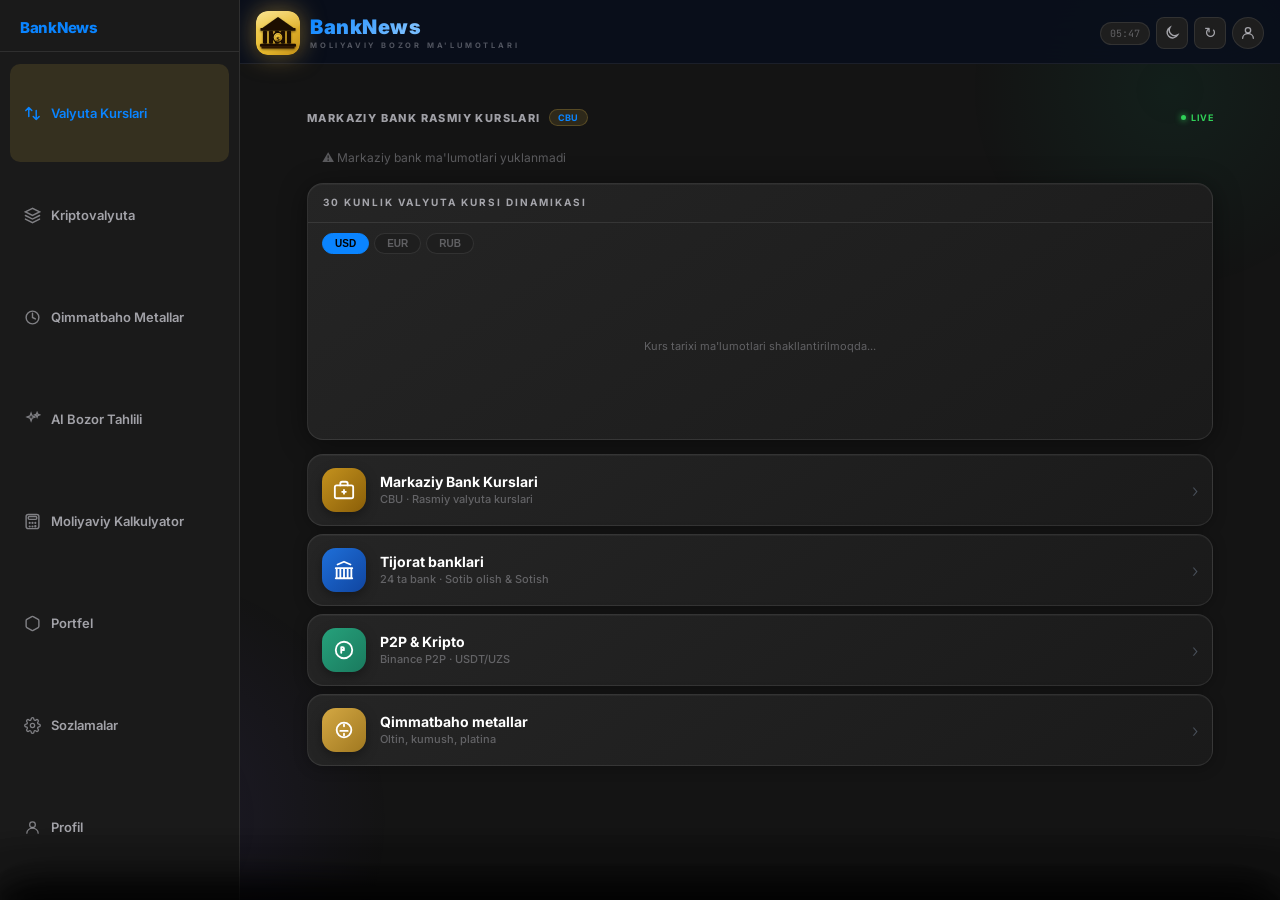
==== commit 8f2e18c6: "feat: add missing nav items (Kripto, Metallar, Portfel, Kalkulyator) for desktop sidebar" ====
--- a/frontend/index.html
+++ b/frontend/index.html
@@ -961,6 +961,25 @@
     <span data-i="t0">Valyuta</span>
   </button>
 
+  <!-- Kripto — faqat desktop sidebar da ko'rinadi -->
+  <button class="nb nb-desktop" data-tab="1" onclick="goTab(1)">
+    <svg viewBox="0 0 24 24" fill="none" stroke="currentColor" stroke-width="2" stroke-linecap="round">
+      <path d="M12 2L2 7l10 5 10-5-10-5z"/>
+      <path d="M2 17l10 5 10-5"/>
+      <path d="M2 12l10 5 10-5"/>
+    </svg>
+    <span data-i="t1">Kripto</span>
+  </button>
+
+  <!-- Metallar — faqat desktop sidebar da ko'rinadi -->
+  <button class="nb nb-desktop" data-tab="4" onclick="goTab(4)">
+    <svg viewBox="0 0 24 24" fill="none" stroke="currentColor" stroke-width="2" stroke-linecap="round">
+      <circle cx="12" cy="12" r="9"/>
+      <path d="M12 6v6l4 2"/>
+    </svg>
+    <span data-i="t3">Metallar</span>
+  </button>
+
   <!-- AI Tahlil -->
   <button class="nb" data-tab="6" onclick="goTab(6)">
     <svg viewBox="0 0 24 24" fill="none" stroke="currentColor" stroke-width="1.8" stroke-linecap="round">
@@ -970,7 +989,7 @@
     <span data-i="nav_ai">AI Tahlil</span>
   </button>
 
-  <!-- Hisob — markaziy ko'tarilgan tugma (Domo uslubi) -->
+  <!-- Hisob — markaziy ko'tarilgan tugma (Domo uslubi, faqat mobil) -->
   <button class="nb-center" data-tab="2" onclick="goTab(2)">
     <div class="nb-center-ico">
       <svg viewBox="0 0 24 24" fill="none" stroke="currentColor" stroke-width="2" stroke-linecap="round">
@@ -987,6 +1006,29 @@
     <span data-i="t2">Hisob</span>
   </button>
 
+  <!-- Kalkulyator — faqat desktop sidebar da ko'rinadi (nb-center o'rniga) -->
+  <button class="nb nb-desktop" data-tab="2" onclick="goTab(2)">
+    <svg viewBox="0 0 24 24" fill="none" stroke="currentColor" stroke-width="2" stroke-linecap="round">
+      <rect x="3" y="2" width="18" height="20" rx="3"/>
+      <rect x="6" y="5" width="12" height="4" rx="1.5"/>
+      <circle cx="8" cy="14" r="1.5" fill="currentColor" stroke="none"/>
+      <circle cx="12" cy="14" r="1.5" fill="currentColor" stroke="none"/>
+      <circle cx="16" cy="14" r="1.5" fill="currentColor" stroke="none"/>
+      <circle cx="8" cy="19" r="1.5" fill="currentColor" stroke="none"/>
+      <circle cx="12" cy="19" r="1.5" fill="currentColor" stroke="none"/>
+      <rect x="14.5" y="17" width="3" height="3.5" rx="1" fill="currentColor" stroke="none"/>
+    </svg>
+    <span data-i="t2">Kalkulyator</span>
+  </button>
+
+  <!-- Portfel — faqat desktop sidebar da ko'rinadi -->
+  <button class="nb nb-desktop" data-tab="3" onclick="goTab(3)">
+    <svg viewBox="0 0 24 24" fill="none" stroke="currentColor" stroke-width="2" stroke-linecap="round">
+      <path d="M21 16V8a2 2 0 0 0-1-1.73l-7-4a2 2 0 0 0-2 0l-7 4A2 2 0 0 0 3 8v8a2 2 0 0 0 1 1.73l7 4a2 2 0 0 0 2 0l7-4A2 2 0 0 0 21 16z"/>
+    </svg>
+    <span>Portfel</span>
+  </button>
+
   <!-- Sozlamalar -->
   <button class="nb" data-tab="7" onclick="goTab(7)">
     <svg viewBox="0 0 24 24" fill="none" stroke="currentColor" stroke-width="1.8" stroke-linecap="round">
--- a/frontend/style.css
+++ b/frontend/style.css
@@ -1,876 +1,2152 @@
-/* ═══════════════════════════════════════════════
-   BankNews — Domo uslubida qayta yozildi
-   Rang: #141414 fon, #0A84FF ko'k accent
-   ═══════════════════════════════════════════════ */
-
-*{margin:0;padding:0;box-sizing:border-box;-webkit-tap-highlight-color:transparent;-webkit-touch-callout:none;-webkit-text-size-adjust:100%;text-size-adjust:100%}
-html{-webkit-overflow-scrolling:touch;scroll-behavior:smooth}
+﻿
+*{
+  margin:0;padding:0;box-sizing:border-box;
+  /* 1. Ko'k highlight o'chirildi */
+  -webkit-tap-highlight-color:transparent;
+  -webkit-touch-callout:none;
+  /* 4. Matn zoom taqiqlandi */
+  -webkit-text-size-adjust:100%;
+  text-size-adjust:100%;
+}
+/* 2. Silliq scroll — barcha scroll elementlar uchun */
+html{
+  -webkit-overflow-scrolling:touch;
+  scroll-behavior:smooth;
+}
+/* Matn tanlash faqat input/textarea da ruxsat */
 body{user-select:none;-webkit-user-select:none}
 input,textarea,select{user-select:text;-webkit-user-select:text}
 
-/* ── Rang o'zgaruvchilari (Domo dark) ── */
+/* ═══ DARK THEME (default) ═══ */
+/* ── Domo dark uslubi ── */
 :root{
   --bg:#141414;
+  --bg2:#1a1a1a;
   --surface:#1e1e1e;
-  --surface2:#252525;
-  --surface3:#2a2a2a;
-  --blue:#0A84FF;
-  --blue-dim:rgba(10,132,255,0.15);
-  --blue-dim2:rgba(10,132,255,0.08);
+  --card:#252525;
+  --card2:#2a2a2a;
+  --border:rgba(255,255,255,0.09);
+  --border2:rgba(255,255,255,0.14);
+  --gold:#0A84FF;
+  --gold2:#3a9fff;
+  --gold3:#7bbfff;
   --green:#30D158;
   --red:#FF453A;
-  --yellow:#FFD60A;
-  --orange:#FF9F0A;
+  --purple:#6E6EE6;
+  --purple2:#9090f8;
   --text:#ffffff;
   --text2:rgba(235,235,245,0.65);
-  --text3:rgba(235,235,245,0.35);
-  --divider:rgba(255,255,255,0.08);
-  --border:rgba(255,255,255,0.12);
-  --r:14px;
-  --r-sm:10px;
-  --r-icon:10px;
-  --nav-h:82px;
-  --gold:#d4a843;
-  --gold2:#f0c060;
-}
+  --text3:rgba(235,235,245,0.32);
+  --shadow:0 8px 40px rgba(0,0,0,0.6);
+  --shadow2:0 2px 16px rgba(0,0,0,0.4);
+  --glass:rgba(255,255,255,0.04);
+  --glass-border:rgba(255,255,255,0.09);
+  --glow-gold:0 0 24px rgba(10,132,255,0.25);
+  --ac:#0A84FF;
+}
+
+/* ═══ LIGHT THEME ═══ */
 [data-theme=light]{
-  --bg:#f2f2f7;
-  --surface:#ffffff;
-  --surface2:#f2f2f7;
-  --surface3:#e8e8ed;
-  --text:#000000;
-  --text2:rgba(60,60,67,0.6);
-  --text3:rgba(60,60,67,0.3);
-  --divider:rgba(60,60,67,0.12);
-  --border:rgba(60,60,67,0.2);
-  --blue:#007AFF;
-  --blue-dim:rgba(0,122,255,0.12);
-  --blue-dim2:rgba(0,122,255,0.06);
-  --green:#34C759;
-  --red:#FF3B30;
-}
-
-/* ── Asosiy layout ── */
+  --bg:#f2f4f9;
+  --bg2:#e8ecf4;
+  --surface:#fafbfe;
+  --card:#ffffff;
+  --card2:#eef1f8;
+  --border:#dce4f2;
+  --border2:#c4d0e6;
+  --gold:#c4921e;
+  --gold2:#a87818;
+  --gold3:#8a5e08;
+  --green:#1e9650;
+  --red:#c84040;
+  --text:#1a263a;
+  --text2:#556880;
+  --text3:#96aac2;
+  --shadow:0 4px 20px rgba(0,0,30,0.07);
+  --shadow2:0 2px 8px rgba(0,0,30,0.04);
+  --purple:#7258e0;
+  --purple2:#9478f5;
+}
+[data-theme=light] .hero-card{
+  background:linear-gradient(140deg,#1a1060 0%,#0d1e6e 40%,#0a1550 100%);
+}
+[data-theme=light] body::before,[data-theme=light] body::after{opacity:.4}
+
 body{
   background:var(--bg);color:var(--text);
-  font-family:-apple-system,'SF Pro Display','Inter',sans-serif;
-  min-height:100vh;min-height:100dvh;
-  overflow-x:hidden;
-  padding-bottom:calc(var(--nav-h) + env(safe-area-inset-bottom,0px));
-  padding-left:env(safe-area-inset-left,0px);
-  padding-right:env(safe-area-inset-right,0px);
-}
-
-/* ── Header ── */
+  font-family:'Inter',sans-serif;
+  min-height:100vh;
+  min-height:100dvh;
+  /* 3. Safe area — iPhone notch / home indicator */
+  padding-bottom:calc(72px + env(safe-area-inset-bottom, 0px));
+  padding-left:env(safe-area-inset-left, 0px);
+  padding-right:env(safe-area-inset-right, 0px);
+  overflow-x:hidden;transition:background .3s,color .3s;
+}
+/* Fon glow orblari — AvtoPilot uslubi */
+body::before{
+  content:'';position:fixed;bottom:-180px;left:-120px;
+  width:520px;height:520px;border-radius:50%;
+  background:radial-gradient(circle,rgba(124,92,252,.09) 0%,transparent 68%);
+  pointer-events:none;z-index:0;
+}
+body::after{
+  content:'';position:fixed;top:-120px;right:-100px;
+  width:420px;height:420px;border-radius:50%;
+  background:radial-gradient(circle,rgba(0,214,143,.06) 0%,transparent 68%);
+  pointer-events:none;z-index:0;
+}
+
+/* ═══ HEADER ═══ */
 .hdr{
   position:sticky;top:0;z-index:300;
-  background:var(--bg);
-  border-bottom:.5px solid var(--divider);
+  background:rgba(9,14,28,0.88);
+  backdrop-filter:blur(28px);
+  -webkit-backdrop-filter:blur(28px);
+  border-bottom:1px solid rgba(255,255,255,0.07);
   padding:0 16px;
 }
 .hdr-top{
-  display:flex;align-items:center;justify-content:space-between;
-  height:52px;
+  display:flex;align-items:center;
+  justify-content:space-between;
+  padding:11px 0 8px;
 }
 .brand{display:flex;align-items:center;gap:10px}
 .brand-ico{
-  width:36px;height:36px;border-radius:9px;overflow:hidden;
-  background:linear-gradient(135deg,#f6d96a,#c49018);
+  width:44px;height:44px;border-radius:12px;
+  background:transparent;
   display:flex;align-items:center;justify-content:center;
-  flex-shrink:0;
+  box-shadow:0 0 24px rgba(212,168,67,.55),0 2px 8px rgba(0,0,0,.4);
+  overflow:hidden;flex-shrink:0;
 }
 .brand-txt .name{
-  font-size:17px;font-weight:700;color:var(--text);letter-spacing:.2px;
+  font-family:'Inter',sans-serif;
+  font-size:20px;font-weight:900;
+  background:linear-gradient(135deg,var(--gold) 0%,var(--gold3) 50%,var(--gold) 100%);
+  -webkit-background-clip:text;background-clip:text;-webkit-text-fill-color:transparent;
+  letter-spacing:.5px;line-height:1;
 }
 .brand-txt .sub{
-  font-size:10px;font-weight:500;color:var(--text3);letter-spacing:.5px;
-  text-transform:uppercase;margin-top:1px;
-}
-.hdr-actions{display:flex;align-items:center;gap:8px}
+  font-size:7.5px;font-weight:700;color:var(--text3);
+  letter-spacing:2.8px;text-transform:uppercase;margin-top:4px;
+}
+.hdr-actions{display:flex;align-items:center;gap:6px}
 .icon-btn{
-  width:32px;height:32px;border:none;background:var(--surface2);
-  border-radius:8px;display:flex;align-items:center;justify-content:center;
-  color:var(--text2);cursor:pointer;transition:opacity .15s;
-}
-.icon-btn:active{opacity:.6}
-.icon-btn.spin svg{animation:rot .7s linear infinite}
+  width:32px;height:32px;border:1px solid var(--border);
+  background:var(--surface);border-radius:8px;
+  display:flex;align-items:center;justify-content:center;
+  font-size:15px;cursor:pointer;transition:all .15s;color:var(--text2);
+}
+.icon-btn:active{transform:scale(.9);background:var(--gold);color:#000;border-color:var(--gold)}
+.icon-btn.spin{animation:rot .7s linear infinite}
 @keyframes rot{to{transform:rotate(360deg)}}
 .clock{
-  font-size:12px;font-weight:600;color:var(--text2);
-  background:var(--surface2);padding:4px 10px;border-radius:8px;
-  font-variant-numeric:tabular-nums;
-}
-.auth-hdr-btn{
-  width:32px;height:32px;border:none;background:var(--surface2);
-  border-radius:8px;display:flex;align-items:center;justify-content:center;
-  color:var(--text2);cursor:pointer;
-}
-
-/* ── Sections ── */
+  font-family:'JetBrains Mono',monospace;font-size:10px;
+  color:var(--text3);padding:4px 9px;
+  background:var(--surface);border:1px solid var(--border);border-radius:14px;
+}
+
+/* Lang pills */
+.lang-bar{
+  display:flex;gap:5px;padding-bottom:10px;
+}
+
+
+.lbtn{
+  font-size:11px;font-weight:600;
+  padding:4px 11px;border-radius:20px;
+  border:1px solid var(--border);
+  background:var(--surface);color:var(--text2);
+  cursor:pointer;transition:all .15s;
+}
+.lbtn.on{background:var(--gold);color:#000;border-color:var(--gold);font-weight:700}
+
+/* ═══ TABS (hidden — only bottom nav used) ═══ */
+.tabs{display:none}
+
+/* ═══ CONTENT ═══ */
+.body{padding:13px 13px 0;position:relative;z-index:1}
 .sec{display:none}
-.sec.on{display:block;animation:fadeUp .2s ease}
-@keyframes fadeUp{from{opacity:0;transform:translateY(6px)}to{opacity:1;transform:translateY(0)}}
-.body{padding:0;position:relative}
-
-/* ── Bottom Navigation (Domo uslubi) ── */
-.bnav{
-  position:fixed;bottom:0;left:0;right:0;z-index:500;
+/* 2. Momentum scroll — har bir tab ichida silliq scroll */
+.sec.on{display:block;animation:up .25s ease;-webkit-overflow-scrolling:touch}
+@keyframes up{from{opacity:0;transform:translateY(7px)}to{opacity:1;transform:translateY(0)}}
+
+/* ═══ CARDS ═══ */
+.card{
+  background:linear-gradient(145deg,var(--card),var(--bg2));
+  border:1px solid var(--glass-border);
+  border-radius:16px;margin-bottom:12px;overflow:hidden;
+  box-shadow:0 4px 28px rgba(0,0,0,0.45),inset 0 1px 0 rgba(255,255,255,0.04);
+}
+.ch{
+  display:flex;align-items:center;justify-content:space-between;
+  padding:12px 15px;border-bottom:1px solid var(--border);
+}
+.ct{
+  font-size:10px;font-weight:700;
+  color:var(--text2);
+  text-transform:uppercase;
+  letter-spacing:2px;
+  font-family:'Inter',sans-serif;
+}
+
+.ctag{
+  font-family:'JetBrains Mono',monospace;font-size:9px;
+  color:var(--gold);background:rgba(212,168,67,.1);
+  border:1px solid rgba(212,168,67,.2);border-radius:4px;padding:2px 7px;
+}
+.clive{
+  display:flex;align-items:center;gap:4px;
+  font-family:'JetBrains Mono',monospace;font-size:9px;
+  color:var(--green);background:rgba(0,214,143,.1);
+  border:1px solid rgba(0,214,143,.2);border-radius:4px;padding:2px 7px;
+}
+.dot{width:5px;height:5px;border-radius:50%;background:var(--green);animation:blink 1.4s infinite}
+@keyframes blink{0%,100%{opacity:1}50%{opacity:.2}}
+
+
+/* ═══ RATE ROW ═══ */
+.rr{
+  display:flex;align-items:center;justify-content:space-between;
+  padding:13px 15px;border-bottom:1px solid rgba(255,255,255,0.04);
+  transition:background .15s;gap:8px;
+}
+.rr:last-child{border-bottom:none}
+.rr:active{background:rgba(212,168,67,.06)}
+.rl{display:flex;align-items:center;gap:11px;flex-shrink:0}
+.flag{
+  width:38px;height:38px;border-radius:50%;
+  background:var(--surface);border:1px solid var(--border2);
+  display:flex;align-items:center;justify-content:center;font-size:20px;
+  box-shadow:0 2px 8px rgba(0,0,0,0.3);
+}
+.rcode{font-family:'JetBrains Mono',monospace;font-size:13.5px;font-weight:700;color:var(--text);letter-spacing:.5px;font-variant-numeric:tabular-nums}
+.rname{font-size:10px;color:var(--text3);margin-top:2px}
+.rspk{flex:1;display:flex;align-items:center;justify-content:center;min-width:56px;max-width:70px}
+.rright{text-align:right;flex-shrink:0}
+.rv{font-family:'JetBrains Mono',monospace;font-size:15px;font-weight:700;color:var(--text);letter-spacing:-0.3px;font-variant-numeric:tabular-nums}
+.rv small{font-size:10px;color:var(--text3);font-weight:400}
+.rd{
+  font-family:'JetBrains Mono',monospace;font-size:10px;font-weight:600;
+  margin-top:3px;display:inline-flex;align-items:center;gap:2px;
+  padding:2px 7px;border-radius:5px;font-variant-numeric:tabular-nums;
+}
+.rd.up{color:var(--green);background:rgba(0,214,143,.12)}
+.rd.dn{color:var(--red);background:rgba(255,71,87,.12)}
+.rd.nt{color:var(--text3);background:var(--surface)}
+
+/* ═══ CBU GRID CARDS ═══ */
+.cbu-grid{display:grid;grid-template-columns:repeat(3,1fr);gap:6px}
+.cbu-card{
+  --ac:#6a8aae;--ar:106,138,174;
+  position:relative;overflow:hidden;border-radius:11px;
+  padding:7px 9px 6px;cursor:pointer;
+  background:linear-gradient(150deg,rgba(var(--ar),.14) 0%,var(--card) 60%);
+  border:1px solid rgba(var(--ar),.2);
+  box-shadow:0 5px 20px rgba(var(--ar),.08),inset 0 1px 0 rgba(var(--ar),.08);
+  transition:transform .18s,box-shadow .22s;
+}
+.cbu-card:active{transform:scale(.97)}
+.cbu-card::before{content:"";position:absolute;top:0;left:0;right:0;height:2px;border-radius:2px 2px 0 0;background:linear-gradient(90deg,transparent 0%,var(--ac) 40%,var(--ac) 60%,transparent 100%);opacity:.6;}
+.cbu-card::after{
+  content:attr(data-sym);position:absolute;right:-2px;bottom:-8px;
+  font-family:'JetBrains Mono',monospace;font-size:38px;font-weight:900;
+  line-height:1;opacity:.05;pointer-events:none;color:var(--ac);
+}
+/* per-currency accent */
+.cbu-card.usd{--ac:#60a5fa;--ar:59,130,246}
+.cbu-card.eur{--ac:#a78bfa;--ar:139,92,246}
+.cbu-card.rub{--ac:#f87171;--ar:239,68,68}
+.cbu-card.gbp{--ac:#2dd4bf;--ar:13,148,136}
+.cbu-card.cny{--ac:#fb923c;--ar:234,88,12}
+.cbu-card.kzt{--ac:#38bdf8;--ar:2,132,199}
+.cbu-card.try{--ac:#fb7185;--ar:225,29,72}
+.cbu-card.jpy{--ac:#f472b6;--ar:219,39,119}
+.cbu-card.chf{--ac:#fbbf24;--ar:245,158,11}
+/* flag row */
+.cbu-flag-row{display:flex;align-items:center;justify-content:space-between;margin-bottom:4px}
+.cbu-flag-ico{
+  width:18px;height:18px;border-radius:50%;
+  display:flex;align-items:center;justify-content:center;font-size:10px;flex-shrink:0;
+  background:linear-gradient(135deg,rgba(var(--ar),.28),rgba(var(--ar),.08));
+  border:1px solid rgba(var(--ar),.28);
+}
+/* pct badge */
+.cbu-card-pct{font-size:10px;font-weight:700;padding:2px 6px;border-radius:6px;font-family:"JetBrains Mono",monospace;letter-spacing:.2px}
+.cbu-card-pct.up{color:var(--green);background:rgba(34,196,122,.12);border:1px solid rgba(34,196,122,.22)}
+.cbu-card-pct.dn{color:var(--red);background:rgba(232,92,106,.12);border:1px solid rgba(232,92,106,.22)}
+.cbu-card-pct.nt{color:var(--text3);background:var(--surface);border:1px solid var(--border)}
+/* code */
+.cbu-card-code{
+  font-family:'JetBrains Mono',monospace;font-size:12px;font-weight:900;
+  line-height:1;letter-spacing:.4px;margin-bottom:1px;color:var(--ac);
+}
+.cbu-card-name{font-size:7px;color:var(--text3);margin-bottom:4px;white-space:nowrap;overflow:hidden;text-overflow:ellipsis}
+.cbu-card-spk{margin:0 -2px 3px;line-height:0}
+.cbu-card-rate{font-family:"JetBrains Mono",monospace;font-size:18px;font-weight:800;color:var(--text);line-height:1.1;margin:3px 0 1px;letter-spacing:-.3px}
+.cbu-card-rate small{font-size:7px;color:var(--text3);font-weight:400;margin-left:2px}
+.cbu-card-diff{font-size:10px;font-weight:600;font-family:"JetBrains Mono",monospace;opacity:.75;margin-top:1px}
+.cbu-card-diff.up{color:var(--green)}.cbu-card-diff.dn{color:var(--red)}.cbu-card-diff.nt{color:var(--text3)}
+
+
+/* ═══ BANK ROW CARDS ═══ */
+.brc-list{padding:6px 11px 10px;display:flex;flex-direction:column;gap:6px}
+.brc{
+  display:flex;align-items:center;justify-content:space-between;
+  background:linear-gradient(90deg,var(--surface),var(--bg2));
+  border:1px solid var(--glass-border);
+  border-radius:12px;padding:11px 13px;
+  cursor:pointer;transition:background .12s,transform .1s;
+  gap:8px;
+}
+.brc:active{transform:scale(.985);background:rgba(212,168,67,.05)}
+.brc-body{flex:1;min-width:0}
+.brc-top{display:flex;align-items:center;gap:7px;margin-bottom:5px}
+.brc-n{font-family:'JetBrains Mono',monospace;font-size:9px;color:var(--text3);min-width:16px;text-align:right;flex-shrink:0}
+.brc-name{font-size:13px;font-weight:700;color:var(--text);overflow:hidden;text-overflow:ellipsis;white-space:nowrap}
+.brc-rates{display:flex;align-items:center;gap:10px;padding-left:23px}
+.brc-rate-item{font-size:10px;color:var(--text3);display:flex;align-items:center;gap:4px}
+.brc-rate-item b{font-family:'JetBrains Mono',monospace;font-size:11.5px;font-weight:700}
+.brc-rate-item.buy b{color:var(--green)}
+.brc-rate-item.sell b{color:var(--red)}
+.brc-rate-div{width:1px;height:12px;background:var(--glass-border);flex-shrink:0}
+.brc-chev{font-size:18px;color:var(--text3);flex-shrink:0;line-height:1}
+.brc-best{font-size:8px;font-weight:700;color:var(--gold);background:rgba(212,168,67,.15);border:1px solid rgba(212,168,67,.3);border-radius:3px;padding:1px 5px;flex-shrink:0}
+.brc-best.sell{color:var(--green);background:rgba(0,214,143,.1);border-color:rgba(0,214,143,.3)}
+/* ── Bank sheet rates ── */
+.bs-rates{display:flex;gap:10px;padding:14px 16px 6px}
+.bs-rate-card{flex:1;border-radius:14px;padding:14px 12px;text-align:center;border:1.5px solid}
+.bs-rate-card.buy{background:rgba(0,214,143,.06);border-color:rgba(0,214,143,.22)}
+.bs-rate-card.sell{background:rgba(255,71,87,.06);border-color:rgba(255,71,87,.22)}
+.bs-rate-lbl{font-size:10px;font-weight:800;text-transform:uppercase;letter-spacing:.8px;margin-bottom:7px}
+.bs-rate-card.buy .bs-rate-lbl{color:var(--green)}
+.bs-rate-card.sell .bs-rate-lbl{color:var(--red)}
+.bs-rate-num{font-size:22px;font-weight:900;font-family:'JetBrains Mono',monospace}
+.bs-rate-card.buy .bs-rate-num{color:var(--green)}
+.bs-rate-card.sell .bs-rate-num{color:var(--red)}
+.bs-rate-sub{font-size:9px;color:var(--text3);margin-top:4px}
+/* Legacy — eski table foydalanmaydi */
+.bank-table{display:none}
+.buy{color:var(--green)}.sell{color:var(--red)}
+
+/* Currency sub-tabs */
+.sub-tabs{display:flex;gap:6px;padding:10px 15px;border-bottom:1px solid var(--border);overflow-x:auto;scrollbar-width:none}
+.sub-tabs::-webkit-scrollbar{display:none}
+.stab{
+  font-size:11px;font-weight:600;padding:5px 12px;
+  border-radius:20px;border:1px solid var(--border);
+  background:var(--surface);color:var(--text2);
+  cursor:pointer;white-space:nowrap;transition:all .15s;
+}
+.stab.on{background:var(--gold);color:#000;border-color:var(--gold)}
+
+/* ═══ CRYPTO LIST ═══ */
+.mico{width:36px;height:36px;border-radius:50%;overflow:hidden;flex-shrink:0}
+.mico svg{width:36px;height:36px;display:block}
+.csearch-wrap{padding:8px 11px 4px}
+.csearch-box{display:flex;align-items:center;gap:0;background:var(--surface);border:1px solid var(--glass-border);border-radius:12px;padding:0 12px}
+.csearch-box svg{flex-shrink:0;color:var(--text3)}
+.csearch-ico{color:var(--text3);font-size:13px;flex-shrink:0}
+.csearch{
+  flex:1;border:none;border-radius:12px;
+  background:transparent;color:var(--text);
+  padding:9px 4px;font-size:13px;outline:none;
+}
+.csearch::placeholder{color:var(--text3)}
+.csearch:focus{border-color:rgba(255,179,0,.4)}
+.clist{padding:4px 11px 11px}
+.citem{
+  display:flex;align-items:center;gap:11px;
+  padding:10px 12px;
   background:var(--surface);
-  border-top:.5px solid var(--divider);
-  display:flex;align-items:flex-end;justify-content:space-around;
+  border:1px solid var(--glass-border);
+  border-radius:14px;
+  margin-bottom:7px;
+}
+.crank{font-size:10px;color:var(--text3);width:18px;text-align:right;flex-shrink:0;font-family:'JetBrains Mono',monospace}
+.cico-s{width:36px;height:36px;border-radius:50%;overflow:hidden;flex-shrink:0;background:var(--bg2);display:flex;align-items:center;justify-content:center;font-size:12px;font-weight:700;color:var(--text3)}
+.cico-s img{width:100%;height:100%;display:block;object-fit:cover}
+.cname-b{flex:1;min-width:0}
+.cname-full{font-size:13px;font-weight:700;color:var(--text);white-space:nowrap;overflow:hidden;text-overflow:ellipsis}
+.csym-lbl{font-size:10px;color:var(--text3);font-family:'JetBrains Mono',monospace;letter-spacing:.5px;margin-top:1px}
+.cprice-b{text-align:right;flex-shrink:0}
+.cprice-val{font-size:13px;font-weight:700;font-family:'JetBrains Mono',monospace;color:var(--text)}
+.cpct{font-size:10.5px;font-family:'JetBrains Mono',monospace;margin-top:2px}
+.cpct.up{color:var(--green)}
+.cpct.dn{color:var(--red)}
+
+/* ═══ CRYPTO DETAIL SHEET ═══ */
+.cd-rbtn{font-size:10px;font-weight:700;padding:4px 9px;border-radius:6px;border:1px solid var(--glass-border);background:none;color:var(--text3);cursor:pointer;font-family:'JetBrains Mono',monospace}
+.cd-rbtn.on{background:var(--gold);color:#000;border-color:var(--gold)}
+.cd-mitem{background:var(--bg2);border-radius:10px;padding:10px 12px}
+.cd-mitem-lbl{font-size:10px;color:var(--text3);margin-bottom:3px}
+.cd-mitem-val{font-size:12px;font-weight:700;color:var(--text);font-family:'JetBrains Mono',monospace;word-break:break-all}
+.cd-sheet{
+  position:fixed;bottom:0;left:0;right:0;z-index:802;
+  background:var(--card);border-radius:20px 20px 0 0;
   padding-bottom:env(safe-area-inset-bottom,0px);
-  height:calc(var(--nav-h) + env(safe-area-inset-bottom,0px));
-}
-.nb{
-  flex:1;display:flex;flex-direction:column;align-items:center;justify-content:center;
-  border:none;background:none;cursor:pointer;
-  padding:8px 4px 10px;color:var(--text3);gap:4px;
-  transition:color .15s;min-height:56px;
-}
-.nb svg{width:24px;height:24px;stroke:currentColor;transition:stroke .15s}
-.nb span{font-size:10px;font-weight:500;letter-spacing:.1px}
-.nb.on{color:var(--blue)}
-.nb:active{opacity:.7}
-/* Markaziy tugma (Hisob) — Domo uslubi */
-.nb-center{
-  flex:1;display:flex;flex-direction:column;align-items:center;justify-content:center;
-  border:none;background:none;cursor:pointer;
-  padding:0 4px 10px;gap:4px;
-  position:relative;top:-8px;
-}
-.nb-center-ico{
-  width:54px;height:54px;border-radius:50%;
-  background:var(--blue);
-  display:flex;align-items:center;justify-content:center;
-  box-shadow:0 4px 16px rgba(10,132,255,.45);
-  color:#fff;
-  transition:transform .15s,box-shadow .15s;
-}
-.nb-center:active .nb-center-ico{transform:scale(.92);box-shadow:0 2px 8px rgba(10,132,255,.3)}
-.nb-center svg{width:26px;height:26px;stroke:#fff}
-.nb-center span{font-size:10px;font-weight:500;color:var(--text3);letter-spacing:.1px}
-/* Aktiv holat — center tugma */
-.nb-center.on .nb-center-ico{background:var(--blue)}
-.nb-center.on span{color:var(--blue)}
-
-/* ── Domo guruhli ro'yxat ── */
-.domo-section{padding:16px 16px 0}
-.domo-section:last-child{padding-bottom:20px}
-.domo-group{
-  background:var(--surface);border-radius:var(--r);
-  overflow:hidden;margin-bottom:10px;
-}
-.domo-group-title{
-  font-size:12px;font-weight:600;color:var(--text3);
-  text-transform:uppercase;letter-spacing:.8px;
-  padding:0 4px 8px;
-}
-.domo-row{
-  display:flex;align-items:center;
-  padding:0 16px;min-height:52px;
-  border-bottom:.5px solid var(--divider);
-  cursor:pointer;gap:14px;transition:background .12s;
-}
-.domo-row:last-child{border-bottom:none}
-.domo-row:active{background:var(--surface2)}
-.domo-icon{
-  width:32px;height:32px;border-radius:var(--r-icon);
-  display:flex;align-items:center;justify-content:center;
-  flex-shrink:0;
-}
-.domo-icon svg{width:17px;height:17px}
-.domo-row-body{flex:1;min-width:0}
-.domo-row-title{font-size:15px;font-weight:500;color:var(--text)}
-.domo-row-sub{font-size:12px;color:var(--text3);margin-top:1px}
-.domo-row-right{display:flex;align-items:center;gap:6px;flex-shrink:0}
-.domo-row-val{font-size:14px;font-weight:600;color:var(--text2)}
-.domo-row-badge{
-  font-size:12px;font-weight:600;color:var(--text2);
-  background:var(--surface2);padding:3px 8px;border-radius:20px;
-}
-.domo-row-badge.blue{background:var(--blue-dim);color:var(--blue)}
-.domo-row-badge.green{background:rgba(48,209,88,.15);color:var(--green)}
-.domo-chevron{
-  width:16px;height:16px;color:var(--text3);flex-shrink:0;
-}
-
-/* ── Hero kartalar (gorizontal scroll) ── */
-.hero-scroll{
-  display:flex;gap:10px;
-  padding:14px 16px 4px;
-  overflow-x:auto;scrollbar-width:none;
-}
-.hero-scroll::-webkit-scrollbar{display:none}
-.hero-card{
-  flex-shrink:0;
-  background:linear-gradient(135deg,#1a3a6e 0%,#0a1e4a 100%);
-  border-radius:var(--r);padding:16px;
-  min-width:160px;position:relative;overflow:hidden;
-}
-.hero-card.blue{background:linear-gradient(135deg,#0a3a7a,#051d4d)}
-.hero-card.green{background:linear-gradient(135deg,#0a3a2a,#042016)}
-.hero-card.orange{background:linear-gradient(135deg,#3a2200,#1a0e00)}
-.hero-card-label{font-size:11px;font-weight:600;color:rgba(255,255,255,.6);margin-bottom:6px}
-.hero-card-val{font-size:22px;font-weight:800;color:#fff;letter-spacing:.3px}
-.hero-card-sub{font-size:11px;color:rgba(255,255,255,.5);margin-top:4px}
-.hero-card-change{
-  font-size:11px;font-weight:700;margin-top:6px;
-  display:inline-block;padding:2px 7px;border-radius:6px;
-}
-.hero-card-change.up{background:rgba(48,209,88,.2);color:var(--green)}
-.hero-card-change.dn{background:rgba(255,69,58,.2);color:var(--red)}
-
-/* ── Valyuta bo'limi ── */
-.v-header{padding:6px 16px 0}
-.cbu-list-section{padding:0 16px}
-.cbu-list-title{
-  font-size:12px;font-weight:600;color:var(--text3);
-  text-transform:uppercase;letter-spacing:.8px;
-  padding:14px 4px 8px;
-}
-.cbu-item{
-  display:flex;align-items:center;gap:12px;
-  padding:12px 16px;
+  transform:translateY(100%);transition:transform .3s cubic-bezier(.32,1,.36,1);
+  max-height:92vh;overflow-y:auto;
+}
+.cd-sheet.open{transform:translateY(0)}
+
+/* ═══ METALS ═══ */
+.mgrid{display:grid;grid-template-columns:1fr 1fr;gap:9px;padding:11px}
+.mtile{
+  border:1px solid var(--border);
+  border-radius:12px;padding:12px 11px;position:relative;overflow:hidden;
+  transition:border-color .2s, transform .15s;
+}
+.mtile:active{transform:scale(.97)}
+
+/* Har bir metal uchun o'ziga xos gradient fon */
+.mtile.g{
+  background:
+    radial-gradient(ellipse at 20% 20%, rgba(212,168,67,.13) 0%, transparent 65%),
+    radial-gradient(ellipse at 80% 80%, rgba(212,168,67,.07) 0%, transparent 55%),
+    var(--surface);
+  border-color:rgba(212,168,67,.22);
+}
+.mtile.s{
+  background:
+    radial-gradient(ellipse at 20% 20%, rgba(170,184,200,.11) 0%, transparent 65%),
+    radial-gradient(ellipse at 80% 80%, rgba(170,184,200,.06) 0%, transparent 55%),
+    var(--surface);
+  border-color:rgba(170,184,200,.2);
+}
+.mtile.p{
+  background:
+    radial-gradient(ellipse at 20% 20%, rgba(142,168,192,.11) 0%, transparent 65%),
+    radial-gradient(ellipse at 80% 80%, rgba(142,168,192,.06) 0%, transparent 55%),
+    var(--surface);
+  border-color:rgba(142,168,192,.2);
+}
+.mtile.pd{
+  background:
+    radial-gradient(ellipse at 20% 20%, rgba(176,144,168,.11) 0%, transparent 65%),
+    radial-gradient(ellipse at 80% 80%, rgba(176,144,168,.06) 0%, transparent 55%),
+    var(--surface);
+  border-color:rgba(176,144,168,.2);
+}
+
+/* Light theme uchun ham gradient */
+[data-theme=light] .mtile.g{
+  background:
+    radial-gradient(ellipse at 20% 20%, rgba(212,168,67,.1) 0%, transparent 65%),
+    radial-gradient(ellipse at 80% 80%, rgba(212,168,67,.05) 0%, transparent 55%),
+    #fff;
+  border-color:rgba(212,168,67,.3);
+}
+[data-theme=light] .mtile.s{
+  background:
+    radial-gradient(ellipse at 20% 20%, rgba(150,165,185,.1) 0%, transparent 65%),
+    #fff;
+  border-color:rgba(150,165,185,.3);
+}
+[data-theme=light] .mtile.p{
+  background:
+    radial-gradient(ellipse at 20% 20%, rgba(120,150,180,.1) 0%, transparent 65%),
+    #fff;
+  border-color:rgba(120,150,180,.3);
+}
+[data-theme=light] .mtile.pd{
+  background:
+    radial-gradient(ellipse at 20% 20%, rgba(160,120,155,.1) 0%, transparent 65%),
+    #fff;
+  border-color:rgba(160,120,155,.3);
+}
+
+/* Yuqori chiziq — rangga mos -->*/
+.mtile::before{
+  content:'';position:absolute;top:0;left:0;right:0;height:2px;
+  opacity:.9;
+}
+.mtile.g::before{background:linear-gradient(90deg,transparent,#d4a843,transparent)}
+.mtile.s::before{background:linear-gradient(90deg,transparent,#aab8c8,transparent)}
+.mtile.p::before{background:linear-gradient(90deg,transparent,#8ea8c0,transparent)}
+.mtile.pd::before{background:linear-gradient(90deg,transparent,#b090a8,transparent)}
+
+/* Yashirin yaltirash effekti (shimmer) -->*/
+.mtile::after{
+  content:'';position:absolute;
+  top:-60%;left:-60%;width:60%;height:60%;
+  background:radial-gradient(circle, rgba(255,255,255,.06) 0%, transparent 70%);
+  border-radius:50%;pointer-events:none;
+}
+.msym{font-family:'JetBrains Mono',monospace;font-size:9.5px;color:var(--text3);letter-spacing:1px}
+.mp{font-family:'JetBrains Mono',monospace;font-size:14px;font-weight:600;color:var(--text);margin:4px 0 2px}
+.muzs{font-family:'JetBrains Mono',monospace;font-size:9.5px;color:var(--text3)}
+.mgram{font-family:'JetBrains Mono',monospace;font-size:8.5px;color:var(--text3);margin-top:2px}
+.mch{
+  display:inline-block;margin-top:6px;
+  font-family:'JetBrains Mono',monospace;font-size:10px;
+  padding:2px 7px;border-radius:4px;
+}
+.mch.up{background:rgba(0,214,143,.12);color:var(--green)}
+.mch.dn{background:rgba(255,71,87,.12);color:var(--red)}
+.mch.nt{background:var(--surface);color:var(--text3)}
+
+/* ── Unit toggle (g / oz) ── */
+.unit-toggle{
+  display:flex;gap:6px;
+  padding:10px 12px 0;
+}
+.utab{
+  flex:1;
+  font-family:'Inter',sans-serif;
+  font-size:12px;font-weight:600;
+  padding:8px 0;border-radius:9px;
+  border:1px solid var(--border);
   background:var(--surface);
-  border-bottom:.5px solid var(--divider);
-  cursor:pointer;transition:background .12s;
-}
-.cbu-item:first-of-type{border-radius:var(--r) var(--r) 0 0}
-.cbu-item:last-of-type{border-radius:0 0 var(--r) var(--r);border-bottom:none}
-.cbu-item:only-of-type{border-radius:var(--r)}
-.cbu-item:active{background:var(--surface2)}
-.cbu-flag{
-  width:36px;height:36px;border-radius:50%;overflow:hidden;
-  display:flex;align-items:center;justify-content:center;
-  background:var(--surface2);flex-shrink:0;
-}
-.cbu-flag img{width:36px;height:36px;object-fit:cover}
-.cbu-name{flex:1;min-width:0}
-.cbu-name-code{font-size:15px;font-weight:600;color:var(--text)}
-.cbu-name-full{font-size:12px;color:var(--text3);margin-top:1px}
-.cbu-right{text-align:right;flex-shrink:0}
-.cbu-rate{font-size:15px;font-weight:700;color:var(--text)}
-.cbu-diff{font-size:11px;margin-top:2px}
-.cbu-diff.up{color:var(--green)}
-.cbu-diff.dn{color:var(--red)}
-.cbu-diff.nt{color:var(--text3)}
-.cbu-spk{margin-top:2px}
-
-/* ── Loading ── */
-#v-load{
-  display:flex;flex-direction:column;align-items:center;justify-content:center;
-  height:50vh;gap:12px;
-}
-#v-body{display:none}
-.loading{display:flex;flex-direction:column;align-items:center;justify-content:center;padding:40px;gap:12px}
-.spinner{
-  width:28px;height:28px;border:2.5px solid var(--surface3);
-  border-top-color:var(--blue);border-radius:50%;animation:spin .8s linear infinite;
-}
-@keyframes spin{to{transform:rotate(360deg)}}
-.ltxt{font-size:13px;color:var(--text3);text-align:center}
-
-/* ── Bank kurslari ── */
-.bank-section{padding:0 16px}
-.bank-cur-tabs{
-  display:flex;gap:8px;padding:14px 16px 10px;
-  overflow-x:auto;scrollbar-width:none;
-}
-.bank-cur-tabs::-webkit-scrollbar{display:none}
-.stab{
-  font-size:13px;font-weight:600;padding:6px 16px;
-  border-radius:20px;border:1.5px solid var(--divider);
-  background:var(--surface);color:var(--text2);cursor:pointer;
-  white-space:nowrap;transition:all .15s;
-}
-.stab.on{background:var(--blue);color:#fff;border-color:var(--blue)}
-.bank-table-wrap{background:var(--surface);border-radius:var(--r);overflow:hidden;margin-bottom:10px}
-.bthead{
-  display:grid;grid-template-columns:1fr 90px 90px;
-  padding:10px 16px;
-  border-bottom:.5px solid var(--divider);
-}
-.bthead span{font-size:11px;font-weight:600;color:var(--text3);text-transform:uppercase;letter-spacing:.5px}
-.bthead span:not(:first-child){text-align:right}
-.btrow{
-  display:grid;grid-template-columns:1fr 90px 90px;
-  padding:12px 16px;
-  border-bottom:.5px solid var(--divider);
-  align-items:center;cursor:pointer;transition:background .12s;
-}
-.btrow:last-child{border-bottom:none}
-.btrow:active{background:var(--surface2)}
-.bname{font-size:14px;font-weight:500;color:var(--text);white-space:nowrap;overflow:hidden;text-overflow:ellipsis}
-.bbuy,.bsell{font-size:14px;font-weight:600;text-align:right}
-.bbuy{color:var(--green)}
-.bsell{color:var(--red)}
-.bsort-btn{
-  font-size:11px;font-weight:600;padding:4px 10px;border-radius:20px;
-  background:var(--surface);border:1.5px solid var(--divider);color:var(--text3);cursor:pointer;
-}
-.bsort-btn.on{background:var(--blue-dim);color:var(--blue);border-color:var(--blue)}
-
-/* ── Kripto ── */
-.citem{
-  display:flex;align-items:center;gap:12px;
-  padding:12px 16px;background:var(--surface);
-  border-bottom:.5px solid var(--divider);cursor:pointer;
-  transition:background .12s;
-}
-.citem:first-of-type{border-radius:var(--r) var(--r) 0 0}
-.citem:last-of-type{border-radius:0 0 var(--r) var(--r);border-bottom:none}
-.citem:active{background:var(--surface2)}
-.cico-s{
-  width:36px;height:36px;border-radius:50%;overflow:hidden;
-  background:var(--surface2);display:flex;align-items:center;justify-content:center;
-  flex-shrink:0;font-size:14px;font-weight:700;
-}
-.cico-s img{width:36px;height:36px;object-fit:cover}
-.crank{font-size:11px;color:var(--text3);min-width:20px;text-align:right}
-.cname{flex:1;min-width:0}
-.csym{font-size:15px;font-weight:600;color:var(--text)}
-.cfull{font-size:12px;color:var(--text3);margin-top:1px;overflow:hidden;text-overflow:ellipsis;white-space:nowrap}
-.cprice-col{text-align:right;flex-shrink:0}
-.cprice{font-size:15px;font-weight:700;color:var(--text)}
-.cchg{font-size:11px;font-weight:600;margin-top:2px}
-.cchg.up{color:var(--green)}
-.cchg.dn{color:var(--red)}
-.cchg.nt{color:var(--text3)}
-
-/* ── Metallar ── */
-.metals-grid{
-  display:grid;grid-template-columns:1fr 1fr;
-  gap:10px;padding:0 16px 12px;
-}
-.metal-card{
-  background:var(--surface);border-radius:var(--r);
-  padding:14px;
-}
-.metal-name{font-size:12px;color:var(--text3);font-weight:600;text-transform:uppercase;letter-spacing:.5px}
-.metal-price{font-size:20px;font-weight:800;color:var(--text);margin-top:4px}
-.metal-unit{font-size:11px;color:var(--text3)}
-
-/* ── Chart ── */
-.chart-section{padding:0 16px 12px}
-.chart-title-row{
-  display:flex;align-items:center;justify-content:space-between;
-  padding:14px 4px 10px;
-}
-.chart-title{font-size:15px;font-weight:700;color:var(--text)}
-#chartWrap{
-  background:var(--surface);border-radius:var(--r);
-  padding:16px;min-height:160px;
-  display:flex;align-items:center;justify-content:center;
-}
-.chart-empty{font-size:12px;color:var(--text3);text-align:center;padding:20px}
-.chart-cur-btns{
-  display:flex;gap:6px;flex-wrap:wrap;padding:0 4px 10px;
-}
-.ccbtn{
-  font-size:12px;font-weight:600;padding:5px 12px;
-  border-radius:20px;border:1.5px solid var(--divider);
-  background:var(--surface);color:var(--text3);cursor:pointer;
-  transition:all .15s;
-}
-.ccbtn.on{background:var(--blue-dim);color:var(--blue);border-color:var(--blue)}
-
-/* ── AI Tahlil ── */
-.ai-section{padding:0 16px}
-.ai-header-card{
-  background:var(--surface);border-radius:var(--r);
-  padding:16px;margin-bottom:10px;margin-top:12px;
-}
-.ai-title{font-size:17px;font-weight:700;color:var(--text)}
-.ai-sub{font-size:12px;color:var(--text3);margin-top:3px}
-.ai-badge{
-  display:inline-flex;align-items:center;gap:5px;
-  background:var(--blue-dim);color:var(--blue);
-  font-size:11px;font-weight:700;padding:4px 10px;border-radius:20px;
-  margin-top:8px;
-}
-.ai-live-dot{
-  width:7px;height:7px;border-radius:50%;background:var(--blue);
-  animation:pulse 1.5s ease-in-out infinite;
-}
-@keyframes pulse{0%,100%{opacity:1}50%{opacity:.4}}
-.ai-loading{
-  display:flex;flex-direction:column;align-items:center;
-  gap:10px;padding:40px;
-}
-.ai-spinner{
-  width:32px;height:32px;border:3px solid var(--surface3);
-  border-top-color:var(--blue);border-radius:50%;
-  animation:spin .8s linear infinite;
-}
-.ai-refresh-btn{
-  background:var(--blue);color:#fff;border:none;
-  border-radius:var(--r);padding:12px;
-  font-size:14px;font-weight:600;cursor:pointer;
-  width:100%;transition:opacity .15s;
-}
-.ai-refresh-btn:active{opacity:.8}
-
-/* ── Hisob-kitob (Kalkulyator) ── */
-.calc-tabs{
-  display:grid;grid-template-columns:repeat(3,1fr);
-  gap:8px;padding:14px 16px 8px;
-}
-.ctab{
-  background:var(--surface);border-radius:var(--r-sm);
-  padding:12px 8px;text-align:center;cursor:pointer;
-  border:1.5px solid var(--divider);transition:all .15s;
-}
-.ctab.on{background:var(--blue-dim);border-color:var(--blue)}
-.ctab-ico{font-size:22px;margin-bottom:4px}
-.ctab-lbl{font-size:11px;font-weight:600;color:var(--text2)}
-.ctab.on .ctab-lbl{color:var(--blue)}
-.calc-body{padding:0 16px 16px}
-.calc-card{background:var(--surface);border-radius:var(--r);padding:16px;margin-bottom:10px}
-.calc-label{font-size:12px;font-weight:600;color:var(--text3);margin-bottom:8px;text-transform:uppercase;letter-spacing:.5px}
-.calc-input{
-  width:100%;background:var(--surface2);border:1.5px solid var(--divider);
-  border-radius:var(--r-sm);padding:12px 14px;
-  font-size:15px;font-weight:600;color:var(--text);
-  outline:none;transition:border-color .15s;
-}
-.calc-input:focus{border-color:var(--blue)}
-.calc-btn{
-  width:100%;background:var(--blue);color:#fff;border:none;
-  border-radius:var(--r);padding:14px;font-size:15px;font-weight:700;
-  cursor:pointer;transition:opacity .15s;margin-top:4px;
-}
-.calc-btn:active{opacity:.85}
-.result-card{
-  background:var(--blue-dim);border:1.5px solid var(--blue-dim2);
-  border-radius:var(--r);padding:16px;margin-top:10px;
-  display:none;
-}
-.result-card.on{display:block;animation:fadeUp .2s ease}
-.result-title{font-size:12px;font-weight:600;color:var(--blue);margin-bottom:6px;text-transform:uppercase;letter-spacing:.5px}
-.result-val{font-size:24px;font-weight:800;color:var(--text)}
-
-/* ── Portfel ── */
-.port-total{
-  background:var(--surface);border-radius:var(--r);
-  padding:18px 16px;margin:0 16px 10px;text-align:center;
-}
-.port-total-lbl{font-size:12px;color:var(--text3);font-weight:600}
-.port-total-val{font-size:28px;font-weight:800;color:var(--text);margin-top:4px}
-.port-total-usd{font-size:13px;color:var(--text3);margin-top:3px}
-.port-list{padding:0 16px}
-.port-item{
-  background:var(--surface);border-radius:var(--r);
-  padding:14px 16px;margin-bottom:8px;
-  display:flex;align-items:center;gap:12px;
-  position:relative;
-}
-.port-il{display:flex;align-items:center;gap:10px;flex:1;min-width:0}
-.port-sym{font-size:15px;font-weight:700;color:var(--text)}
-.port-amt{font-size:12px;color:var(--text3);margin-top:1px}
-.port-ir{text-align:right;flex-shrink:0}
-.port-val{font-size:14px;font-weight:700;color:var(--text)}
-.port-pnl{font-size:11px;font-weight:600;margin-top:2px}
-.port-pnl.up{color:var(--green)}
-.port-pnl.dn{color:var(--red)}
-.port-del{
-  width:28px;height:28px;border-radius:50%;
-  background:rgba(255,69,58,.15);color:var(--red);border:none;
-  font-size:16px;cursor:pointer;
-  display:flex;align-items:center;justify-content:center;flex-shrink:0;
-}
-.port-empty{
-  text-align:center;padding:40px 20px;color:var(--text3);font-size:14px;
-  line-height:1.6;
-}
-.port-empty-ico{font-size:40px;margin-bottom:12px}
-.port-form{background:var(--surface);border-radius:var(--r);padding:16px;margin:0 16px 10px}
-#portChartWrap{padding:0 16px 10px}
-
-/* ── Profil ── */
-.pcard{
-  background:var(--surface);border-radius:var(--r);
-  padding:16px;margin:12px 16px 0;
-  display:flex;align-items:center;gap:14px;
-}
-.pcard-av{
-  width:56px;height:56px;border-radius:50%;object-fit:cover;flex-shrink:0;
-}
-.pcard-av-ph{
-  width:56px;height:56px;border-radius:50%;
-  background:var(--blue);color:#fff;
-  display:flex;align-items:center;justify-content:center;
-  font-size:22px;font-weight:700;flex-shrink:0;
-}
-.pcard-name{font-size:17px;font-weight:700;color:var(--text)}
-.pcard-email{font-size:13px;color:var(--text3);margin-top:2px}
-.pcard-badge{
-  display:inline-block;
-  background:var(--blue-dim);color:var(--blue);
-  font-size:11px;font-weight:700;padding:3px 10px;
-  border-radius:20px;margin-top:6px;
-}
-.psec{
-  background:var(--surface);border-radius:var(--r);
-  margin:10px 16px 0;overflow:hidden;
-}
-.psec-h{
-  display:flex;align-items:center;justify-content:space-between;
-  padding:12px 16px;border-bottom:.5px solid var(--divider);
-}
-.psec-title{font-size:13px;font-weight:700;color:var(--text);text-transform:uppercase;letter-spacing:.5px}
-.psec-btn{
-  background:var(--blue-dim);color:var(--blue);border:none;
-  border-radius:20px;padding:5px 12px;font-size:12px;font-weight:600;cursor:pointer;
-}
-/* Alert list */
-.alert-list{padding:0}
-.alert-item{
-  display:flex;align-items:center;gap:12px;
-  padding:12px 16px;border-bottom:.5px solid var(--divider);
-}
-.alert-item:last-child{border-bottom:none}
-.alert-cur{
-  width:40px;height:40px;border-radius:var(--r-sm);
-  background:var(--blue-dim);color:var(--blue);
-  display:flex;align-items:center;justify-content:center;
-  font-size:12px;font-weight:800;flex-shrink:0;
-}
-.alert-info{flex:1;min-width:0}
-.alert-thr{font-size:14px;font-weight:600;color:var(--text)}
-.alert-dir{font-size:12px;color:var(--text3);margin-top:2px}
-.alert-del{
-  background:rgba(255,69,58,.12);color:var(--red);border:none;
-  border-radius:8px;padding:6px 10px;font-size:12px;cursor:pointer;
-}
-.alert-form{padding:12px 16px;border-top:.5px solid var(--divider)}
-.alert-form-row{display:grid;grid-template-columns:1fr 1fr 1fr;gap:8px;margin-bottom:8px}
-.asel{
-  background:var(--surface2);border:1.5px solid var(--divider);
-  border-radius:var(--r-sm);padding:10px 12px;
-  font-size:13px;color:var(--text);outline:none;cursor:pointer;
-}
-.asel:focus{border-color:var(--blue)}
-.alert-thr-in{
-  width:100%;background:var(--surface2);border:1.5px solid var(--divider);
-  border-radius:var(--r-sm);padding:10px 12px;
-  font-size:13px;color:var(--text);outline:none;margin-bottom:8px;
-}
-.alert-thr-in:focus{border-color:var(--blue)}
-.alert-save-btn{
-  background:var(--blue);color:#fff;border:none;
-  border-radius:var(--r);padding:11px;font-size:14px;font-weight:600;cursor:pointer;width:100%;
-}
-/* Sync */
-.sync-row{
-  display:flex;gap:8px;padding:12px 16px;
-}
-.sync-btn{
-  flex:1;padding:11px 8px;border-radius:var(--r-sm);
-  font-size:13px;font-weight:600;cursor:pointer;border:none;
-}
-.sync-btn.up{background:var(--blue);color:#fff}
-.sync-btn.dn{background:var(--surface2);color:var(--text2)}
-#syncStatus{font-size:11px;color:var(--text3);padding:0 16px 10px}
-
-/* ── Login ── */
-.login-section{padding:20px 16px}
-.login-card{
-  background:var(--surface);border-radius:var(--r);
-  padding:24px 20px;text-align:center;
-}
-.login-ico{font-size:48px;margin-bottom:12px}
-.login-title{font-size:18px;font-weight:700;color:var(--text);margin-bottom:6px}
-.login-sub{font-size:13px;color:var(--text3);line-height:1.5;margin-bottom:20px}
-.login-btn{
-  display:flex;align-items:center;justify-content:center;gap:10px;
-  background:var(--surface2);border:1.5px solid var(--divider);
-  border-radius:var(--r);padding:14px;cursor:pointer;margin-bottom:10px;
-  font-size:14px;font-weight:600;color:var(--text);transition:background .15s;
-}
-.login-btn:active{background:var(--surface3)}
-
-/* ── Sozlamalar ── */
-.soz-section{padding:0 16px}
-.soz-row{
-  display:flex;align-items:center;gap:14px;
-  padding:0 16px;min-height:52px;cursor:pointer;
-  background:var(--surface);
-  border-bottom:.5px solid var(--divider);
-  transition:background .12s;
-}
-.soz-row:last-child{border-bottom:none}
-.soz-row:active{background:var(--surface2)}
-.soz-row-icon{
-  width:32px;height:32px;border-radius:var(--r-icon);
-  display:flex;align-items:center;justify-content:center;flex-shrink:0;
-}
-.soz-row-icon svg{width:17px;height:17px;stroke:#fff}
-.soz-row-label{flex:1;font-size:15px;font-weight:500;color:var(--text)}
-.soz-row-val{font-size:14px;color:var(--text3)}
-.soz-row-badge{
-  font-size:13px;font-weight:600;color:var(--text2);
-  background:var(--surface2);padding:3px 9px;border-radius:20px;
-}
-.soz-chevron{color:var(--text3)}
-
-/* ── Admin panel ── */
-.admin-badge{
-  display:inline-flex;align-items:center;gap:5px;
-  background:rgba(255,69,58,.12);color:var(--red);
-  font-size:11px;font-weight:700;padding:4px 10px;border-radius:20px;
-}
-.admin-stats-grid{
-  display:grid;grid-template-columns:repeat(3,1fr);
-  gap:1px;background:var(--divider);
-}
-.adstat{
-  background:var(--surface);padding:14px 12px;text-align:center;
-}
-.adstat-v{font-size:20px;font-weight:800;color:var(--text)}
-.adstat-l{font-size:11px;color:var(--text3);margin-top:3px}
-.admin-ta{
-  width:100%;background:var(--surface2);border:1.5px solid var(--divider);
-  border-radius:var(--r-sm);padding:12px;font-size:14px;color:var(--text);
-  resize:none;min-height:80px;outline:none;
-}
-.admin-ta:focus{border-color:var(--blue)}
-.bc-send-btn{
-  background:var(--blue);color:#fff;border:none;
-  border-radius:var(--r-sm);padding:11px 18px;
-  font-size:14px;font-weight:600;cursor:pointer;flex-shrink:0;
-}
-.rate-form-row{display:flex;gap:8px;align-items:center}
-.rate-cur{flex:0 0 auto}
-.rate-in{
-  flex:1;background:var(--surface2);border:1.5px solid var(--divider);
-  border-radius:var(--r-sm);padding:10px 12px;
-  font-size:14px;color:var(--text);outline:none;
-}
-.rate-in:focus{border-color:var(--blue)}
-.rate-sv{
-  background:var(--green);color:#fff;border:none;
-  border-radius:var(--r-sm);width:40px;height:40px;
-  font-size:18px;font-weight:700;cursor:pointer;flex-shrink:0;
-}
-
-/* ── Premium ── */
-.prem-section{padding:0 16px 20px}
-.prem-hero{
-  background:linear-gradient(135deg,#1a0a3a,#0a0520);
-  border-radius:var(--r);padding:24px;text-align:center;margin:12px 0;
-}
-.prem-crown{font-size:48px;margin-bottom:12px}
-.prem-title{font-size:22px;font-weight:800;color:#fff;margin-bottom:6px}
-.prem-sub{font-size:13px;color:rgba(255,255,255,.6);line-height:1.5}
-.prem-features{margin-top:16px;text-align:left}
-.prem-feat{
-  display:flex;align-items:center;gap:10px;
-  padding:10px 0;border-bottom:.5px solid rgba(255,255,255,.08);
-  font-size:14px;color:rgba(255,255,255,.85);
-}
-.prem-feat:last-child{border-bottom:none}
-.prem-feat-ico{font-size:18px;flex-shrink:0}
-
-/* ── Modals / Full panels ── */
-.modal-overlay{
-  position:fixed;inset:0;background:rgba(0,0,0,.7);z-index:800;
-  display:none;animation:fadeIn .2s ease;
-}
-.modal-overlay.open{display:block}
-@keyframes fadeIn{from{opacity:0}to{opacity:1}}
-.modal-sheet{
-  position:fixed;bottom:0;left:0;right:0;z-index:900;
-  background:var(--surface);border-radius:20px 20px 0 0;
-  max-height:90vh;overflow-y:auto;
-  transform:translateY(100%);transition:transform .3s cubic-bezier(.32,.72,0,1);
-}
-.modal-sheet.open{transform:translateY(0)}
-.modal-handle{
-  width:36px;height:4px;border-radius:2px;
-  background:var(--surface3);margin:10px auto 0;
-}
-.modal-title{font-size:17px;font-weight:700;color:var(--text);padding:16px 20px 12px;text-align:center}
-
-/* Fullscreen panels */
-.fullpanel{
-  position:fixed;inset:0;z-index:700;background:var(--bg);
-  transform:translateX(100%);transition:transform .3s cubic-bezier(.32,.72,0,1);
-  overflow-y:auto;
-}
-.fullpanel.open{transform:translateX(0)}
-.bs-topbar{
-  position:sticky;top:0;z-index:10;
-  background:var(--bg);
-  border-bottom:.5px solid var(--divider);
-  display:flex;align-items:center;padding:12px 16px;gap:12px;
-  height:52px;
-}
-.bs-back-btn{
-  width:32px;height:32px;background:var(--surface);border-radius:50%;
-  border:none;display:flex;align-items:center;justify-content:center;
-  color:var(--blue);cursor:pointer;
-}
-.bs-title{flex:1;text-align:center;font-size:17px;font-weight:700;color:var(--text)}
-
-/* ── Overlay / Cpick ── */
-.cpick-overlay{
-  position:fixed;inset:0;background:rgba(0,0,0,.6);
-  z-index:600;display:none;
-}
-.cpick-overlay.open{display:block}
+  color:var(--text3);
+  cursor:pointer;transition:all .2s;
+  text-align:center;
+  letter-spacing:.3px;
+}
+.utab.on{
+  background:var(--gold);
+  color:#000;
+  border-color:var(--gold);
+  box-shadow:0 2px 14px rgba(212,168,67,.28);
+}
+.utab:not(.on):active{background:var(--card2);color:var(--text)}
+/* Animatsiya */
+@keyframes fadeNum{
+  0%{opacity:0;transform:translateY(-5px)}
+  100%{opacity:1;transform:translateY(0)}
+}
+.mp,.muzs{animation:none}
+.mp.anim,.muzs.anim{animation:fadeNum .2s ease}
+/* Unit label inline */
+.ulbl{
+  font-family:'Inter',sans-serif;
+  font-size:9px;font-weight:600;
+  color:var(--text3);
+  text-transform:uppercase;
+  letter-spacing:1px;
+  margin-left:3px;
+}
+
+/* ═══ CURRENCY PICKER ═══ */
+.cpick{
+  display:flex;align-items:center;gap:8px;
+  background:var(--surface);border:1px solid var(--border2);
+  border-radius:12px;padding:10px 12px;cursor:pointer;
+  transition:all .14s;min-width:0;flex:1;
+  box-shadow:inset 0 1px 0 rgba(255,255,255,.04);
+}
+.cpick:active{background:var(--card2);border-color:var(--gold)}
+.cpick-ico{width:24px;height:24px;display:flex;align-items:center;justify-content:center;flex-shrink:0;font-size:20px;line-height:1}
+.cpick-ico img{width:24px;height:24px;border-radius:50%;object-fit:cover}
+.cpick-ico svg,.cpick-ico>span>svg{width:24px;height:24px}
+.cpick-val{font-size:14px;font-weight:700;color:var(--text);font-family:'JetBrains Mono',monospace;flex:1;white-space:nowrap}
+.cpick-arr{width:14px;height:14px;color:var(--text3);flex-shrink:0;transition:transform .2s}
+.cpick-overlay{position:fixed;inset:0;z-index:490;background:rgba(0,0,0,0);pointer-events:none;transition:background .25s}
+.cpick-overlay.on{background:rgba(0,0,0,.55);pointer-events:auto}
 .cpick-panel{
-  position:fixed;bottom:0;left:0;right:0;z-index:700;
-  background:var(--surface);border-radius:20px 20px 0 0;
-  max-height:80vh;overflow-y:auto;
-  transform:translateY(100%);transition:transform .3s cubic-bezier(.32,.72,0,1);
-  padding-bottom:env(safe-area-inset-bottom,0px);
-}
-.cpick-panel.open{transform:translateY(0)}
-.cpick-handle{width:36px;height:4px;background:var(--surface3);border-radius:2px;margin:10px auto}
-.cpick-head{font-size:17px;font-weight:700;color:var(--text);padding:8px 20px 12px;text-align:center}
-.cpick-search{padding:0 16px 12px}
-.cpick-search-in{
-  width:100%;background:var(--surface2);border:1.5px solid var(--divider);
-  border-radius:var(--r-sm);padding:10px 14px;font-size:15px;color:var(--text);outline:none;
-}
-.cpick-list{padding:0 16px 20px}
+  position:fixed;bottom:0;left:0;right:0;z-index:491;
+  background:var(--bg2);border-top:1px solid var(--border);
+  border-radius:22px 22px 0 0;
+  transform:translateY(100%);transition:transform .3s cubic-bezier(.32,1,.36,1);
+  max-height:75vh;display:flex;flex-direction:column;
+  box-shadow:0 -8px 40px rgba(0,0,0,.5);
+}
+.cpick-panel.on{transform:translateY(0)}
+.cpick-handle{width:40px;height:4px;border-radius:2px;background:rgba(255,255,255,.15);margin:12px auto 0;flex-shrink:0}
+.cpick-head{padding:14px 18px 10px;font-size:13px;font-weight:700;color:var(--text2);flex-shrink:0;border-bottom:1px solid var(--border)}
+.cpick-list{overflow-y:auto;flex:1;padding:6px 0 20px}
+.cpick-group-lbl{font-size:9px;font-weight:800;color:var(--text3);text-transform:uppercase;letter-spacing:1.8px;padding:12px 18px 6px}
 .cpick-item{
   display:flex;align-items:center;gap:12px;
-  padding:12px 0;border-bottom:.5px solid var(--divider);cursor:pointer;
-}
-.cpick-item:last-child{border-bottom:none}
-.cpick-item:active{opacity:.7}
-.cpick-item-ico{width:32px;height:32px;flex-shrink:0;border-radius:50%;overflow:hidden;background:var(--surface2)}
-.cpick-item-name{flex:1;font-size:15px;font-weight:500;color:var(--text)}
-.cpick-item-code{font-size:13px;color:var(--text3)}
-.cpick-item-chk{color:var(--blue);flex-shrink:0}
-
-/* ── Tema / Lang sheets ── */
-.theme-sheet-overlay,.lang-sheet-overlay{
-  position:fixed;inset:0;background:rgba(0,0,0,.6);z-index:600;display:none;
-}
-.theme-sheet-overlay.open,.lang-sheet-overlay.open{display:block}
-.theme-sheet,.lang-sheet{
-  position:fixed;bottom:0;left:0;right:0;z-index:700;
-  background:var(--surface);border-radius:20px 20px 0 0;
-  transform:translateY(100%);transition:transform .3s cubic-bezier(.32,.72,0,1);
+  padding:11px 18px;cursor:pointer;transition:background .1s;
+}
+.cpick-item:active,.cpick-item.on{background:rgba(240,200,66,.07)}
+.cpick-item.on .cpick-item-code{color:var(--gold)}
+.cpick-item-ico{width:36px;height:36px;border-radius:50%;background:var(--surface);display:flex;align-items:center;justify-content:center;flex-shrink:0;font-size:20px;overflow:hidden;box-shadow:0 2px 8px rgba(0,0,0,.3)}
+.cpick-item-ico img{width:36px;height:36px;object-fit:cover}
+.cpick-item-ico .msvg{width:36px;height:36px;display:block}
+.cpick-item-info{flex:1;min-width:0}
+.cpick-item-code{font-size:14px;font-weight:700;color:var(--text);font-family:'JetBrains Mono',monospace}
+.cpick-item-name{font-size:11px;color:var(--text3);margin-top:1px}
+.cpick-item-chk{font-size:16px;color:var(--gold);font-weight:700}
+
+/* ═══ CALCULATOR ═══ */
+.ccard{background:var(--card);border:1px solid var(--border);border-radius:14px;overflow:hidden;margin-bottom:12px}
+.cc-top,.cc-mid{padding:14px 15px;border-bottom:1px solid var(--border)}
+.cc-bot{padding:14px 15px}
+.flbl{font-size:9px;font-weight:700;color:var(--text3);text-transform:uppercase;letter-spacing:2px;margin-bottom:8px}
+.amtinput{
+  width:100%;background:var(--surface);border:1px solid var(--border2);
+  border-radius:10px;padding:13px 15px;
+  font-family:'JetBrains Mono',monospace;font-size:22px;font-weight:600;
+  color:var(--text);outline:none;transition:border-color .2s;
+}
+.amtinput:focus{border-color:var(--gold)}
+.qrow{display:flex;gap:6px;margin-top:9px;flex-wrap:wrap}
+.qb{
+  background:var(--surface);border:1px solid var(--border);
+  border-radius:6px;padding:5px 10px;
+  font-family:'JetBrains Mono',monospace;font-size:11px;color:var(--text2);
+  cursor:pointer;transition:all .15s;
+}
+.qb:active{background:var(--gold);color:#000;border-color:var(--gold)}
+.crow{display:grid;grid-template-columns:1fr 40px 1fr;gap:8px;align-items:center}
+.csel{
+  background:var(--surface);border:1px solid var(--border2);
+  border-radius:10px;padding:10px 11px;
+  color:var(--text);font-size:15px;font-weight:500;
+  outline:none;width:100%;cursor:pointer;
+  transition:border-color .2s;
+  -webkit-appearance:none;
+  appearance:none;
+}
+.csel:focus{border-color:var(--gold)}
+.swpbtn{
+  width:40px;height:40px;background:var(--surface);
+  border:1px solid var(--border2);border-radius:50%;
+  color:var(--gold);font-size:17px;cursor:pointer;
+  display:flex;align-items:center;justify-content:center;
+  margin:0 auto;transition:all .2s;
+}
+.swpbtn:active{background:var(--gold);color:#000;transform:rotate(180deg)}
+.calcbtn{
+  width:100%;background:linear-gradient(135deg,#d4a843,#8b6010);
+  border:none;border-radius:11px;padding:14px;
+  font-family:'Inter',sans-serif;font-size:16px;font-weight:700;
+  color:#fff;cursor:pointer;letter-spacing:1px;
+  box-shadow:0 4px 20px rgba(212,168,67,.25);transition:all .2s;
+}
+.calcbtn:active{transform:scale(.98)}
+.rescard{
+  background:var(--card);border:1px solid var(--border);
+  border-top:2px solid var(--gold);border-radius:14px;
+  padding:18px 15px;display:none;animation:up .25s ease;margin-bottom:12px;
+}
+.rescard.on{display:block}
+.reslbl{font-size:9px;color:var(--text3);letter-spacing:2px;text-transform:uppercase;margin-bottom:5px}
+.resfrom{font-family:'JetBrains Mono',monospace;font-size:13px;color:var(--text2);margin-bottom:10px}
+.resto{font-family:'Inter',sans-serif;font-size:30px;font-weight:700;color:var(--gold2);margin-bottom:5px}
+.resrate{font-family:'JetBrains Mono',monospace;font-size:11px;color:var(--text3)}
+.resdiv{height:1px;background:var(--border);margin:10px 0}
+
+/* ═══ LOADING ═══ */
+.loading{display:flex;flex-direction:column;align-items:center;justify-content:center;padding:50px 20px;gap:14px}
+.spinner{width:28px;height:28px;border:2px solid var(--border2);border-top-color:var(--gold);border-radius:50%;animation:rot .7s linear infinite}
+.ltxt{font-size:12px;color:var(--text3)}
+
+/* ═══ CALC HERO ═══ */
+.calc-hero{
+  background:linear-gradient(140deg,#0e1828 0%,#141f35 50%,#0b1520 100%);
+  padding:20px 16px 16px;border-bottom:1px solid rgba(255,255,255,.06);
+  position:relative;overflow:hidden;
+}
+.calc-hero::after{content:'';position:absolute;top:-40px;right:-30px;width:160px;height:160px;border-radius:50%;background:radial-gradient(circle,rgba(240,200,66,.08) 0%,transparent 70%);pointer-events:none}
+.calc-hero-row{display:flex;align-items:center;justify-content:space-between;margin-bottom:12px}
+.calc-hero-title{font-size:18px;font-weight:800;color:var(--text)}
+.calc-hero-badge{font-size:10px;font-weight:700;color:var(--gold2);background:rgba(240,200,66,.12);border:1px solid rgba(240,200,66,.22);border-radius:12px;padding:3px 9px}
+/* Sub-tabs — scroll pill bar */
+.ctabs{
+  display:flex;gap:6px;padding:2px 2px 0;
+  overflow-x:auto;scrollbar-width:none;
+}
+.ctabs::-webkit-scrollbar{display:none}
+.ctab{
+  flex:none;font-size:11px;font-weight:700;padding:8px 14px;border-radius:20px;
+  display:inline-flex;align-items:center;gap:5px;
+  border:1px solid rgba(255,255,255,.08);background:rgba(255,255,255,.05);color:var(--text3);
+  cursor:pointer;transition:all .18s;white-space:nowrap;font-family:'Inter',sans-serif;
+}
+.ctab.on{background:linear-gradient(135deg,rgba(240,200,66,.25),rgba(240,200,66,.12));color:var(--gold2);border-color:rgba(240,200,66,.35);box-shadow:0 2px 10px rgba(240,200,66,.15)}
+
+/* ═══ VALYUTA CALC ═══ */
+.vcalc-wrap{padding:14px 14px 80px}
+.vcalc-from{background:linear-gradient(145deg,var(--card),var(--bg2));border:1px solid var(--glass-border);border-radius:18px;padding:16px;margin-bottom:8px;box-shadow:0 4px 20px rgba(0,0,0,.3),inset 0 1px 0 rgba(255,255,255,.05)}
+.vcalc-lbl{font-size:9px;font-weight:800;color:var(--text3);text-transform:uppercase;letter-spacing:1.8px;margin-bottom:10px}
+.vcalc-amount{
+  width:100%;background:none;border:none;outline:none;
+  font-family:'JetBrains Mono',monospace;font-size:32px;font-weight:700;
+  color:var(--text);caret-color:var(--gold);padding:0;
+}
+.vcalc-amount::placeholder{color:var(--text3)}
+.vcalc-qrow{display:flex;gap:5px;margin-top:10px;flex-wrap:wrap}
+.vcalc-qb{background:rgba(255,255,255,.05);border:1px solid rgba(255,255,255,.08);border-radius:8px;padding:5px 10px;font-size:11px;font-weight:700;color:var(--text3);cursor:pointer;transition:all .14s;font-family:'JetBrains Mono',monospace}
+.vcalc-qb:active{background:rgba(240,200,66,.2);color:var(--gold2);border-color:rgba(240,200,66,.3)}
+/* Swap arrow row */
+.vcalc-swap-row{display:flex;align-items:center;gap:10px;margin:6px 0}
+.vcalc-line{flex:1;height:1px;background:var(--border)}
+.vcalc-swpbtn{
+  width:36px;height:36px;border-radius:50%;
+  background:rgba(240,200,66,.12);border:1px solid rgba(240,200,66,.25);
+  color:var(--gold2);font-size:16px;cursor:pointer;display:flex;align-items:center;justify-content:center;
+  transition:all .2s;flex-shrink:0;
+}
+.vcalc-swpbtn:active{background:rgba(240,200,66,.3);transform:rotate(180deg)}
+/* Result card */
+.vcalc-to{background:linear-gradient(145deg,rgba(240,200,66,.06),rgba(240,200,66,.02));border:1px solid rgba(240,200,66,.18);border-radius:18px;padding:16px;box-shadow:0 4px 20px rgba(0,0,0,.2),inset 0 1px 0 rgba(240,200,66,.06)}
+.vcalc-result{font-family:'JetBrains Mono',monospace;font-size:32px;font-weight:800;color:var(--gold2);line-height:1.1;margin:6px 0 4px;word-break:break-all}
+.vcalc-from-val{font-size:13px;color:var(--text3);margin-bottom:2px}
+.vcalc-rate{font-size:11px;color:var(--text3);margin-top:8px;padding-top:8px;border-top:1px solid rgba(255,255,255,.06)}
+.vcalc-nodata{font-size:13px;color:var(--text3);font-style:italic}
+/* Picker row inside from/to */
+.vcalc-picker-row{display:flex;align-items:center;gap:10px;margin-bottom:10px}
+.vcalc-cur-pick{display:flex;align-items:center;gap:7px;background:rgba(255,255,255,.06);border:1px solid rgba(255,255,255,.1);border-radius:12px;padding:7px 10px;cursor:pointer;transition:all .14s;flex-shrink:0}
+.vcalc-cur-pick:active{background:rgba(240,200,66,.1);border-color:rgba(240,200,66,.2)}
+.vcalc-cur-ico{width:22px;height:22px;display:flex;align-items:center;justify-content:center;font-size:18px;line-height:1}
+.vcalc-cur-ico img{width:22px;height:22px;border-radius:50%;object-fit:cover}
+.vcalc-cur-code{font-size:13px;font-weight:700;color:var(--text);font-family:'JetBrains Mono',monospace}
+.vcalc-cur-arr{font-size:10px;color:var(--text3)}
+
+/* ═══ KREDIT/DEPOZIT/MAOSH ═══ */
+.kf{padding:14px 14px 80px}
+.kf .flbl{margin-top:12px;margin-bottom:6px;font-size:9px;font-weight:800;color:var(--text3);text-transform:uppercase;letter-spacing:1.8px}
+.kf .flbl:first-child{margin-top:0}
+.kinput{
+  width:100%;background:var(--surface);border:1.5px solid var(--border2);
+  border-radius:12px;padding:13px 16px;
+  font-family:'JetBrains Mono',monospace;font-size:22px;font-weight:700;
+  color:var(--text);outline:none;transition:border-color .2s;
+  box-shadow:inset 0 1px 0 rgba(255,255,255,.04);
+}
+.kinput:focus{border-color:var(--gold);box-shadow:0 0 0 3px rgba(240,200,66,.1),inset 0 1px 0 rgba(255,255,255,.04)}
+.kres{
+  background:linear-gradient(145deg,rgba(240,200,66,.08),rgba(240,200,66,.03));
+  border:1px solid rgba(240,200,66,.2);border-radius:16px;
+  padding:16px;margin-top:16px;display:none;
+  box-shadow:0 4px 20px rgba(240,200,66,.05),inset 0 1px 0 rgba(240,200,66,.08);
+}
+.kres.on{display:block;animation:up .25s ease}
+.krow2{display:flex;justify-content:space-between;align-items:center;padding:8px 0;border-bottom:1px solid rgba(255,255,255,.05)}
+.krow2:last-child{border-bottom:none}
+.kk{font-size:12px;color:var(--text2);display:flex;align-items:center;gap:5px}
+.kk svg{flex-shrink:0;opacity:.75}
+.kv{font-family:'JetBrains Mono',monospace;font-size:14px;font-weight:700;color:var(--text)}
+.kqrow{display:flex;gap:6px;margin-top:8px;flex-wrap:wrap}
+.kqb{
+  background:rgba(255,255,255,.05);border:1px solid rgba(255,255,255,.09);
+  border-radius:10px;padding:7px 12px;
+  font-family:'JetBrains Mono',monospace;font-size:12px;font-weight:700;
+  color:var(--text2);cursor:pointer;transition:all .15s;
+}
+.kqb:active,.kqb.on{background:rgba(240,200,66,.2);color:var(--gold2);border-color:rgba(240,200,66,.3)}
+
+/* ═══ CHART ═══ */
+.chart-ctrl{display:flex;gap:5px;padding:10px 14px 0}
+.ccbtn{font-size:10px;font-weight:700;padding:4px 12px;border-radius:14px;
+  border:1px solid var(--border);background:var(--surface);color:var(--text3);
+  cursor:pointer;transition:all .15s}
+.ccbtn.on{background:var(--gold);color:#000;border-color:var(--gold)}
+.chart-wrap{padding:12px 14px 14px;height:185px;position:relative}
+.chart-empty{display:flex;align-items:center;justify-content:center;height:100%;
+  font-size:11px;color:var(--text3);text-align:center}
+
+/* ═══ SUBSCRIBE + ALERT CARD ═══ */
+.sub-card{background:linear-gradient(135deg,rgba(212,168,67,.1),rgba(212,168,67,.03));
+  border:1px solid rgba(212,168,67,.22);border-radius:14px;padding:16px 15px;
+  margin-bottom:12px}
+.sub-title{font-size:13px;font-weight:700;color:var(--gold2);margin-bottom:4px}
+.sub-desc{font-size:11px;color:var(--text2);line-height:1.5;margin-bottom:12px}
+.sub-actions{display:flex;gap:8px;flex-wrap:wrap}
+.sub-btn{display:inline-block;background:var(--gold);color:#000 !important;
+  font-weight:700;font-size:12px;padding:8px 16px;border-radius:20px;
+  text-decoration:none;box-shadow:0 3px 14px rgba(212,168,67,.25);transition:transform .15s;
+  white-space:nowrap}
+.sub-btn:active{transform:scale(.97)}
+.sub-btn.outline{background:transparent;color:var(--gold2) !important;
+  border:1px solid rgba(212,168,67,.4);box-shadow:none}
+
+/* ═══ BANK SORT BUTTONS ═══ */
+.bsort-btn{
+  flex:1;padding:7px 8px;font-size:10px;font-weight:600;
+  background:var(--surface);border:1px solid var(--border2);
+  border-radius:9px;color:var(--text2);cursor:pointer;
+  display:flex;align-items:center;justify-content:center;gap:4px;
+  transition:all .18s;font-family:'Inter',sans-serif;line-height:1.3;
+  display:flex;align-items:center;justify-content:center;gap:5px;
+}
+.bsort-btn:active{transform:scale(.96)}
+.bsort-btn.on[data-dir=buy]{background:rgba(0,214,143,.12);border-color:rgba(0,214,143,.4);color:var(--green)}
+.bsort-btn.on[data-dir=sell]{background:rgba(212,168,67,.12);border-color:rgba(212,168,67,.4);color:var(--gold2)}
+
+/* ═══ BEST BADGE ═══ */
+.best-lbl{font-size:8px;font-weight:700;color:var(--gold);
+  background:rgba(212,168,67,.15);border:1px solid rgba(212,168,67,.3);
+  border-radius:3px;padding:1px 4px;margin-left:4px;vertical-align:middle}
+
+/* ═══ BANK CALC BOTTOM SHEET ═══ */
+.bsheet-overlay{
+  position:fixed;inset:0;z-index:800;
+  background:rgba(0,0,0,0);
+  pointer-events:none;transition:background .25s;
+}
+.bsheet-overlay.open{background:rgba(0,0,0,.55);pointer-events:all}
+.bsheet{
+  position:fixed;bottom:0;left:0;right:0;z-index:801;
+  background:var(--card);
+  border-radius:20px 20px 0 0;
+  padding:0 0 env(safe-area-inset-bottom,16px);
+  box-shadow:0 -8px 40px rgba(0,0,0,.4);
+  transform:translateY(100%);
+  transition:transform .3s cubic-bezier(.32,1,.36,1);
+  max-height:88vh;overflow-y:auto;
+}
+.bsheet.open{transform:translateY(0)}
+/* ── VALYUTA DETAIL PANEL ── */
+.cd-rate-hero{padding:20px 18px 8px;text-align:center}
+.cd-rate-val{font-size:36px;font-weight:900;font-family:'JetBrains Mono',monospace;color:var(--text);letter-spacing:-1px;margin-bottom:6px}
+.cd-rate-change{font-size:14px;font-weight:700}
+.cd-period-tabs{
+  display:flex;gap:6px;padding:4px 14px 14px;
+  overflow-x:auto;scrollbar-width:none;
+}
+.cd-period-tabs::-webkit-scrollbar{display:none}
+.cd-ptab{
+  flex:1;padding:7px 10px;font-size:12px;font-weight:700;
+  border-radius:20px;cursor:pointer;white-space:nowrap;
+  border:1px solid var(--border2);background:var(--surface);
+  color:var(--text2);font-family:'Inter',sans-serif;transition:all .18s;
+}
+.cd-ptab.on{background:var(--gold);color:#000;border-color:var(--gold)}
+.cd-chart-wrap{
+  height:220px;padding:0 14px;position:relative;margin-bottom:12px;
+}
+.cd-chart-wrap canvas{width:100%!important;height:100%!important}
+.cd-stats-row{
+  display:grid;grid-template-columns:repeat(3,1fr);
+  gap:8px;padding:0 14px 16px;
+}
+.cd-stat{
+  background:var(--surface);border:1px solid var(--border);
+  border-radius:12px;padding:10px 12px;text-align:center;
+}
+.cd-stat-lbl{font-size:10px;color:var(--text3);font-weight:600;text-transform:uppercase;letter-spacing:.5px;margin-bottom:4px}
+.cd-stat-val{font-size:13px;font-weight:800;color:var(--text);font-family:'JetBrains Mono',monospace}
+/* AI wrap */
+.cd-ai-wrap{
+  background:linear-gradient(145deg,var(--card),rgba(18,27,46,.95));
+  border:1px solid var(--glass-border);border-radius:18px;
+  margin:0 14px 14px;overflow:hidden;
+}
+.cd-ai-head{
+  display:flex;align-items:center;justify-content:space-between;
+  padding:13px 16px;border-bottom:1px solid var(--border);
+}
+.cd-ai-title{display:flex;align-items:center;gap:7px;font-size:14px;font-weight:700;color:var(--text)}
+.cd-ai-badge{font-size:9px;font-weight:700;padding:3px 8px;border-radius:10px;background:rgba(255,179,0,.12);color:#ffb300;border:1px solid rgba(255,179,0,.25)}
+.cd-ai-btn{
+  display:flex;align-items:center;justify-content:center;gap:8px;
+  width:100%;padding:14px;background:linear-gradient(135deg,rgba(124,92,252,.15),rgba(124,92,252,.05));
+  border:none;color:var(--purple2);font-size:14px;font-weight:700;
+  cursor:pointer;font-family:'Inter',sans-serif;transition:opacity .15s;
+}
+.cd-ai-btn:active{opacity:.7}
+.cd-ai-result{
+  padding:14px 16px;font-size:13px;color:var(--text2);line-height:1.65;
+}
+.cd-calc-btn{
+  display:flex;align-items:center;justify-content:center;gap:8px;
+  width:100%;padding:13px;background:var(--surface);
+  border:1px solid var(--border2);border-radius:14px;
+  color:var(--text2);font-size:13px;font-weight:600;
+  cursor:pointer;font-family:'Inter',sans-serif;transition:all .15s;
+}
+.cd-calc-btn:active{background:var(--border2)}
+
+/* Full-screen slide panel (bank list, etc.) */
+.fullpanel{
+  position:fixed;inset:0;z-index:802;
+  background:var(--bg);
+  transform:translateX(100%);
+  transition:transform .32s cubic-bezier(.32,1,.36,1);
+  display:flex;flex-direction:column;
+  padding-top:env(safe-area-inset-top,0px);
+}
+.fullpanel.open{transform:translateX(0)}
+.fullpanel-body{
+  flex:1;overflow-y:auto;
+  padding:14px 14px calc(env(safe-area-inset-bottom,16px) + 72px);
+}
+/* Bank calc — full-screen override */
+#bsOverlay.open{background:none;pointer-events:none}
+#bsPanel{
+  inset:0;border-radius:0;max-height:100%;
+  padding-top:env(safe-area-inset-top,0px);
+  transform:translateX(100%);
+  transition:transform .32s cubic-bezier(.32,1,.36,1);
+  box-shadow:none;
+}
+#bsPanel.open{transform:translateX(0)}
+/* Back button topbar */
+.bs-topbar{
+  display:flex;align-items:center;gap:10px;
+  padding:12px 16px 12px;
+  border-bottom:1px solid var(--border);
+  background:var(--card);
+  position:sticky;top:0;z-index:1;
+}
+.bs-back-btn{
+  width:36px;height:36px;flex-shrink:0;
+  background:none;border:none;
+  display:flex;align-items:center;justify-content:center;
+  color:var(--text);cursor:pointer;transition:opacity .15s;
+  padding:0;
+}
+.bs-back-btn:active{opacity:.5}
+.bs-topbar-info{flex:1;min-width:0}
+.bsheet-handle{
+  width:40px;height:4px;background:var(--border2);
+  border-radius:2px;margin:12px auto 0;
+}
+.bsheet-head{
+  display:flex;align-items:center;justify-content:space-between;
+  padding:14px 18px 10px;
+  border-bottom:1px solid var(--border);
+}
+.bsheet-title{font-size:15px;font-weight:700;color:var(--text)}
+.bsheet-close{
+  width:28px;height:28px;border-radius:50%;
+  background:var(--surface);border:1px solid var(--border2);
+  font-size:14px;cursor:pointer;color:var(--text2);
+  display:flex;align-items:center;justify-content:center;
+}
+.bc-dir-row{display:flex;gap:8px;padding:14px 16px 6px}
+.bc-dir-btn{
+  flex:1;padding:9px 6px;font-size:12px;font-weight:600;
+  border-radius:10px;cursor:pointer;transition:all .18s;
+  background:var(--surface);border:1px solid var(--border2);
+  color:var(--text2);font-family:'Inter',sans-serif;
+}
+.bc-dir-btn.on.buy{background:rgba(0,214,143,.15);border-color:rgba(0,214,143,.5);color:var(--green)}
+.bc-dir-btn.on.sell{background:rgba(255,71,87,.15);border-color:rgba(255,71,87,.5);color:var(--red)}
+.bc-rate-badge{
+  margin:0 16px 10px;padding:10px 14px;
+  background:var(--surface);border:1px solid var(--border);
+  border-radius:12px;display:flex;align-items:center;justify-content:space-between;
+}
+.bc-rate-lbl{font-size:10px;color:var(--text3);text-transform:uppercase;letter-spacing:.8px}
+.bc-rate-val{font-size:18px;font-weight:700;font-family:'JetBrains Mono',monospace}
+.bc-input-wrap{padding:0 16px 8px;position:relative}
+.bc-input{
+  width:100%;padding:12px 48px 12px 14px;
+  background:var(--surface);border:1.5px solid var(--border2);
+  border-radius:12px;font-size:20px;font-weight:600;
+  color:var(--text);font-family:'JetBrains Mono',monospace;
+  outline:none;transition:border-color .2s;
+}
+.bc-input:focus{border-color:var(--gold)}
+.bc-input-cur{
+  position:absolute;right:28px;top:50%;transform:translateY(-50%);
+  font-size:11px;font-weight:700;color:var(--text3);
+  font-family:'Inter',sans-serif;letter-spacing:1px;
+}
+.bc-swap-btn{
+  display:flex;align-items:center;justify-content:center;
+  gap:6px;margin:0 16px 4px;padding:8px;
+  background:none;border:1px dashed var(--border2);
+  border-radius:10px;cursor:pointer;color:var(--text3);
+  font-size:11px;font-family:'Inter',sans-serif;transition:all .15s;
+}
+.bc-swap-btn:active{background:var(--surface)}
+.bc-result-box{
+  margin:4px 16px 14px;padding:14px;
+  background:var(--bg2);border:1px solid var(--border);
+  border-radius:14px;text-align:center;
+}
+.bc-result-lbl{font-size:10px;color:var(--text3);margin-bottom:4px;text-transform:uppercase;letter-spacing:.8px}
+.bc-result-val{font-size:26px;font-weight:800;font-family:'JetBrains Mono',monospace;line-height:1.1}
+.bc-result-cur{font-size:12px;color:var(--text2);margin-top:2px}
+.bc-action-row{display:flex;gap:8px;padding:0 16px 20px}
+.bc-copy-btn{
+  flex:1;padding:12px;border-radius:12px;font-size:13px;font-weight:700;
+  background:linear-gradient(135deg,var(--gold),var(--gold2));
+  color:#000;border:none;cursor:pointer;font-family:'Inter',sans-serif;
+  transition:opacity .15s;
+}
+.bc-copy-btn:active{opacity:.8}
+.bc-calc-btn{
+  flex:1;padding:12px;border-radius:12px;font-size:13px;font-weight:700;
+  background:var(--surface);border:1px solid var(--border2);
+  color:var(--text2);cursor:pointer;font-family:'Inter',sans-serif;
+}
+
+/* ═══ BOTTOM NAV — Domo uslubi ═══ */
+.bnav{
+  position:fixed;
+  bottom:0;left:0;right:0;
+  z-index:300;
+  background:var(--surface);
+  border-top:.5px solid rgba(255,255,255,0.1);
+  display:flex;align-items:flex-end;justify-content:space-around;
+  padding:0 4px;
   padding-bottom:env(safe-area-inset-bottom,0px);
-}
-.theme-sheet.open,.lang-sheet.open{transform:translateY(0)}
-.trad{
+  height:calc(64px + env(safe-area-inset-bottom,0px));
+}
+.nb{
+  flex:1;border:none;background:none;
+  display:flex;flex-direction:column;align-items:center;justify-content:center;
+  gap:4px;padding:8px 4px 10px;
+  cursor:pointer;color:rgba(235,235,245,0.35);
+  font-size:10px;font-weight:500;font-family:-apple-system,'Inter',sans-serif;
+  transition:color .15s;min-height:56px;
+}
+.nb svg{width:22px;height:22px;display:block;transition:transform .15s}
+.nb:active svg{transform:scale(.9)}
+.nb.on{color:#0A84FF}
+.nb.on svg{transform:scale(1.05)}
+/* Markaziy Hisob tugmasi */
+.nb-center{
+  flex:1;border:none;background:none;
+  display:flex;flex-direction:column;align-items:center;justify-content:center;
+  gap:5px;padding:0 4px 10px;
+  cursor:pointer;position:relative;top:-6px;
+}
+.nb-center-ico{
+  width:50px;height:50px;border-radius:50%;
+  background:#0A84FF;
+  display:flex;align-items:center;justify-content:center;
+  box-shadow:0 4px 14px rgba(10,132,255,.5);
+  transition:transform .15s,box-shadow .15s;
+}
+.nb-center:active .nb-center-ico{transform:scale(.92);box-shadow:0 2px 8px rgba(10,132,255,.3)}
+.nb-center svg{width:24px;height:24px;stroke:#fff}
+.nb-center span{font-size:10px;font-weight:500;color:rgba(235,235,245,0.35)}
+.nb-center.on span{color:#0A84FF}
+/* Premium */
+.nb.prem-nb{color:rgba(235,235,245,0.35)}
+.nb.prem-nb.on{color:#FFD60A}
+.nb span{white-space:nowrap;line-height:1;display:block}
+/* Desktop da ko'rinadigan extra nav tugmalar — mobildan yashiriladi */
+.nb-desktop{display:none}
+.ndot{display:none}
+
+/* ═══ FEATURE ROWS (AvtoPilot uslubi) ═══ */
+.frow-list{padding:4px 14px 6px;display:flex;flex-direction:column;gap:8px}
+.frow{
+  display:flex;align-items:center;gap:14px;
+  background:linear-gradient(145deg,var(--card),var(--bg2));
+  border:1px solid var(--glass-border);
+  border-radius:16px;padding:13px 14px;
+  cursor:pointer;transition:all .16s;
+  box-shadow:0 2px 14px rgba(0,0,0,.28),inset 0 1px 0 rgba(255,255,255,.04);
+}
+.frow:active{transform:scale(.975);border-color:rgba(255,179,0,.25)}
+.frow-ico{
+  width:44px;height:44px;border-radius:14px;flex-shrink:0;
+  display:flex;align-items:center;justify-content:center;
+  box-shadow:0 4px 12px rgba(0,0,0,.35);
+}
+.frow-ico svg{width:22px;height:22px}
+.frow-txt{flex:1;min-width:0}
+.frow-name{font-size:14px;font-weight:700;color:var(--text);line-height:1.2;margin-bottom:2px}
+.frow-sub{font-size:11px;color:var(--text3);font-weight:500}
+.frow-chev{font-size:18px;color:rgba(160,180,210,.35);font-weight:300;flex-shrink:0}
+
+/* ═══ TEZKOR HAVOLALAR ═══ */
+.qlinks{
+  display:grid;grid-template-columns:repeat(4,1fr);gap:8px;
+  padding:14px 14px 12px;
+}
+.qlink{
+  display:flex;flex-direction:column;align-items:center;gap:6px;
+  background:linear-gradient(145deg,var(--card),var(--bg2));
+  border:1px solid var(--glass-border);border-radius:16px;
+  padding:12px 6px;cursor:pointer;transition:all .16s;
+  position:relative;box-shadow:0 3px 12px rgba(0,0,0,.25),inset 0 1px 0 rgba(255,255,255,.04);
+}
+.qlink:active{transform:scale(.94);border-color:var(--gold)}
+.qlink-ico{width:36px;height:36px;border-radius:12px;display:flex;align-items:center;justify-content:center;font-size:18px;box-shadow:0 3px 10px rgba(0,0,0,.3)}
+.qlink-lbl{font-size:10px;font-weight:700;color:var(--text2);white-space:nowrap}
+/* LIVE dot on qlink */
+.qlink-dot{position:absolute;top:8px;right:8px;width:6px;height:6px;border-radius:50%;background:var(--green);box-shadow:0 0 6px var(--green);animation:blink 2s infinite}
+
+/* ═══ HERO CARD ═══ */
+.hero-card{
+  position:relative;overflow:hidden;
+  background:linear-gradient(140deg,#0f2444 0%,#0d1e36 40%,#091629 100%);
+  border:1px solid rgba(124,92,252,.25);
+  border-radius:20px;margin-bottom:12px;
+  padding:18px 16px 14px;
+  box-shadow:0 4px 32px rgba(124,92,252,.15),0 0 0 1px rgba(255,255,255,.04),inset 0 1px 0 rgba(255,255,255,.05);
+}
+.hero-card::before{
+  content:'';position:absolute;top:-60px;right:-60px;
+  width:180px;height:180px;border-radius:50%;
+  background:radial-gradient(circle,rgba(124,92,252,.18),transparent 70%);
+  pointer-events:none;
+}
+.hero-card::after{
+  content:'';position:absolute;bottom:-40px;left:-40px;
+  width:150px;height:150px;border-radius:50%;
+  background:radial-gradient(circle,rgba(0,214,143,.1),transparent 70%);
+  pointer-events:none;
+}
+.hero-top{display:flex;align-items:center;justify-content:space-between;margin-bottom:14px}
+.hero-badge{
+  display:inline-flex;align-items:center;gap:6px;
+  font-size:10px;font-weight:700;color:var(--green);
+  background:rgba(0,214,143,.12);border:1px solid rgba(0,214,143,.22);
+  border-radius:20px;padding:4px 10px;letter-spacing:.3px;
+}
+.hero-badge-dot{width:6px;height:6px;border-radius:50%;background:var(--green);animation:blink 1.4s infinite}
+.hero-label{font-size:9px;font-weight:700;color:rgba(160,180,210,.5);text-transform:uppercase;letter-spacing:1.5px}
+.hero-title{font-size:15px;font-weight:800;color:var(--text);margin-bottom:14px;letter-spacing:-.2px}
+.hero-grid{display:grid;grid-template-columns:1fr 1px 1fr;gap:0;margin-bottom:14px}
+.hero-divider{background:rgba(255,255,255,.08)}
+.hero-col{padding:0 12px}
+.hero-col:first-child{padding-left:0}
+.hero-col:last-child{padding-right:0}
+.hero-col-lbl{font-size:9px;font-weight:600;color:var(--text3);text-transform:uppercase;letter-spacing:1px;margin-bottom:4px}
+.hero-col-val{font-family:'JetBrains Mono',monospace;font-size:20px;font-weight:800;line-height:1;margin-bottom:3px}
+.hero-col-val.g{color:var(--green)}
+.hero-col-val.r{color:#ff6b7a}
+.hero-col-bank{font-size:10.5px;font-weight:600;color:var(--text2)}
+.hero-footer{
+  display:flex;align-items:center;justify-content:space-between;
+  border-top:1px solid rgba(255,255,255,.06);padding-top:11px;
+  position:relative;z-index:1;
+}
+.hero-diff{font-size:11px;font-weight:600;color:var(--text3)}
+.hero-diff span{font-family:'JetBrains Mono',monospace}
+.hero-cta{
+  display:flex;align-items:center;gap:5px;
+  font-size:11px;font-weight:700;color:var(--purple2);cursor:pointer;
+}
+.hero-cta svg{width:14px;height:14px}
+/* Trend signal */
+.trend-row{display:flex;align-items:center;gap:8px}
+.trend-cur{font-size:11px;font-weight:700;color:var(--text2);width:30px;flex-shrink:0}
+.trend-bar-bg{flex:1;height:5px;background:var(--surface);border-radius:3px;overflow:hidden}
+.trend-bar-fill{height:100%;border-radius:3px;transition:width .4s}
+.trend-signal-badge{display:inline-block;font-size:11px;font-weight:700;padding:4px 12px;border-radius:20px;margin-bottom:6px}
+.trend-signal-badge.up{background:rgba(255,71,87,.12);color:var(--red);border:1px solid rgba(255,71,87,.25)}
+.trend-signal-badge.down{background:rgba(0,214,143,.12);color:var(--green);border:1px solid rgba(0,214,143,.25)}
+.trend-signal-badge.stable{background:rgba(160,180,210,.1);color:var(--text3);border:1px solid var(--border)}
+.trend-signal-badge.volatile{background:rgba(255,179,0,.12);color:#ffb300;border:1px solid rgba(255,179,0,.25)}
+.trend-rec{padding:8px 10px;border-radius:10px;background:var(--surface);border:1px solid var(--border);font-size:11px;color:var(--text)}
+
+/* ═══ SOZLAMALAR ═══ */
+/* Premium CTA — AvtoPilot uslubi */
+.soz-prem-cta{
+  display:flex;align-items:center;gap:14px;
+  background:linear-gradient(135deg,#ff9500 0%,#ff6b00 60%,#e05a00 100%);
+  border-radius:16px;padding:15px 16px;cursor:pointer;
+  box-shadow:0 4px 24px rgba(255,149,0,.35),inset 0 1px 0 rgba(255,255,255,.18);
+  transition:all .16s;
+}
+.soz-prem-cta:active{transform:scale(.975)}
+.soz-prem-cta-ico{font-size:26px;flex-shrink:0}
+.soz-prem-cta-txt{flex:1}
+.soz-prem-cta-title{font-size:15px;font-weight:800;color:#fff;margin-bottom:2px}
+.soz-prem-cta-sub{font-size:11px;color:rgba(255,255,255,.75)}
+.soz-prem-cta-arr{font-size:20px;color:rgba(255,255,255,.7);font-weight:300}
+.soz-hero-glow{position:absolute;bottom:-60px;right:-40px;width:200px;height:200px;border-radius:50%;background:radial-gradient(circle,rgba(124,92,252,.1) 0%,transparent 70%);pointer-events:none}
+.soz-body{padding:16px 14px 88px}
+.soz-section{margin-bottom:22px}
+.soz-cat{display:flex;align-items:center;gap:8px;margin-bottom:10px;padding:0 2px}
+.soz-cat-line{width:3px;height:14px;border-radius:2px;flex-shrink:0}
+.soz-cat-lbl{font-size:10px;font-weight:800;color:var(--text2);text-transform:uppercase;letter-spacing:1.6px}
+.soz-card{background:linear-gradient(145deg,var(--card),rgba(18,27,46,.95));border:1px solid var(--glass-border);border-radius:18px;overflow:hidden;box-shadow:0 6px 28px rgba(0,0,0,.35),inset 0 1px 0 rgba(255,255,255,.05)}
+.soz-row{display:flex;align-items:center;justify-content:space-between;padding:14px 16px;cursor:pointer;transition:background .12s;border-bottom:1px solid rgba(255,255,255,.04);position:relative}
+.soz-row:last-child{border-bottom:none}
+.soz-row:active{background:rgba(255,255,255,.05)}
+.soz-row-l{display:flex;align-items:center;gap:13px}
+.soz-row-ico{width:38px;height:38px;border-radius:12px;display:flex;align-items:center;justify-content:center;font-size:18px;flex-shrink:0;box-shadow:inset 0 1px 0 rgba(255,255,255,.08)}
+.soz-row-name{font-size:13.5px;font-weight:600;color:var(--text);margin-bottom:2px;line-height:1.2}
+.soz-row-sub{font-size:11px;color:var(--text3);line-height:1.3}
+.soz-chev{width:18px;height:18px;display:flex;align-items:center;justify-content:center;background:rgba(255,255,255,.06);border-radius:50%;color:var(--text3);font-size:13px;font-weight:600;flex-shrink:0}
+/* Til segment */
+.soz-seg-wrap{padding:10px}
+.soz-seg{display:grid;grid-template-columns:repeat(3,1fr);gap:4px;background:var(--surface);border:1px solid var(--border);border-radius:14px;padding:4px;}
+.soz-seg-btn{background:transparent;border:none;padding:10px 6px;border-radius:10px;font-size:12.5px;font-weight:600;color:var(--text2);cursor:pointer;transition:all .2s;font-family:Inter,sans-serif;line-height:1.3;flex:1;text-align:center;}
+.soz-seg-btn.on{background:var(--card);color:var(--text);box-shadow:0 2px 8px rgba(0,0,0,.2),inset 0 1px 0 rgba(255,255,255,.07);}
+.soz-seg-sub{font-size:9px;font-weight:500;color:var(--text3);display:block;margin-top:3px;}
+/* Toggle */
+.soz-toggle{position:relative;width:48px;height:28px;flex-shrink:0}
+.soz-toggle input{opacity:0;width:0;height:0;position:absolute}
+.soz-toggle-slider{
+  position:absolute;inset:0;
+  background:rgba(255,255,255,.1);border:1.5px solid rgba(255,255,255,.12);
+  border-radius:14px;cursor:pointer;transition:all .28s;
+}
+.soz-toggle-slider::before{
+  content:'';position:absolute;width:22px;height:22px;
+  left:2px;top:2px;background:#607090;border-radius:50%;
+  transition:all .28s;box-shadow:0 1px 4px rgba(0,0,0,.4);
+}
+.soz-toggle input:checked + .soz-toggle-slider{background:rgba(124,92,252,.3);border-color:rgba(124,92,252,.5);box-shadow:0 0 10px rgba(124,92,252,.25)}
+.soz-toggle input:checked + .soz-toggle-slider::before{transform:translateX(20px);background:var(--purple2)}
+/* Hisob card */
+.soz-profile-card{
+  background:linear-gradient(135deg,rgba(124,92,252,.15) 0%,rgba(124,92,252,.06) 100%);
+  border:1px solid rgba(124,92,252,.25);border-radius:18px;
+  padding:16px;display:flex;align-items:center;gap:14px;cursor:pointer;
+  transition:all .16s;box-shadow:0 4px 20px rgba(124,92,252,.1),inset 0 1px 0 rgba(255,255,255,.06);
+}
+.soz-profile-card:active{transform:scale(.98)}
+.soz-profile-avatar{width:48px;height:48px;border-radius:50%;background:linear-gradient(135deg,var(--purple),var(--purple2));display:flex;align-items:center;justify-content:center;font-size:22px;flex-shrink:0;box-shadow:0 0 16px rgba(124,92,252,.4)}
+.soz-profile-info{flex:1;min-width:0}
+.soz-profile-name{font-size:15px;font-weight:700;color:var(--text);margin-bottom:3px}
+.soz-profile-sub{font-size:11px;color:var(--purple2)}
+.soz-profile-chev{width:24px;height:24px;border-radius:50%;background:rgba(255,255,255,.07);display:flex;align-items:center;justify-content:center;color:var(--text3);font-size:14px}
+
+/* ── STAVKA SOLISHTIRISH ── */
+.stavka-hero{
+  display:flex;align-items:center;gap:13px;
+  padding:16px 14px 8px;
+}
+.stavka-hero-icon{
+  width:46px;height:46px;border-radius:14px;flex-shrink:0;
+  background:linear-gradient(135deg,rgba(0,214,143,.2),rgba(0,214,143,.06));
+  color:var(--green);
+  display:flex;align-items:center;justify-content:center;
+}
+.stavka-hero-title{font-size:16px;font-weight:800;color:var(--text);margin-bottom:3px}
+.stavka-hero-sub{font-size:12px;color:var(--text3)}
+.stavka-list{
+  background:linear-gradient(145deg,var(--card),rgba(18,27,46,.95));
+  border:1px solid var(--glass-border);border-radius:18px;
+  overflow:hidden;margin:0 14px 6px;
+  box-shadow:0 6px 28px rgba(0,0,0,.25);
+}
+.stavka-card{
   display:flex;align-items:center;gap:12px;
-  padding:14px 20px;border-bottom:.5px solid var(--divider);cursor:pointer;
-}
-.trad:last-child{border-bottom:none}
-.trad.on .trad-check{opacity:1;color:var(--blue)}
-.trad-check{opacity:0;transition:opacity .15s;color:var(--blue);margin-left:auto}
-.trad-label{font-size:16px;font-weight:500;color:var(--text)}
-.lang-item{
+  padding:13px 16px;border-bottom:1px solid rgba(255,255,255,.05);
+  transition:background .12s;
+}
+.stavka-card:last-child{border-bottom:none}
+.stavka-card.best{background:linear-gradient(90deg,rgba(0,214,143,.07),transparent)}
+.stavka-rank{
+  width:26px;height:26px;border-radius:50%;flex-shrink:0;
+  background:var(--surface);border:1px solid var(--border);
+  display:flex;align-items:center;justify-content:center;
+  font-size:11px;font-weight:700;color:var(--text3);
+}
+.stavka-card.best .stavka-rank{
+  background:rgba(0,214,143,.12);border-color:rgba(0,214,143,.3);color:var(--green);
+}
+.stavka-info{flex:1;min-width:0}
+.stavka-name{font-size:13px;font-weight:700;color:var(--text);margin-bottom:2px}
+.stavka-rate{font-size:11px;color:var(--text3)}
+.stavka-nums{text-align:right;flex-shrink:0}
+.stavka-profit{font-size:14px;font-weight:800;color:var(--green);font-family:'JetBrains Mono',monospace}
+.stavka-card:not(.best) .stavka-profit{color:var(--text)}
+.stavka-total{font-size:10px;color:var(--text3);margin-top:2px}
+.stavka-note{
+  font-size:10px;color:var(--text3);text-align:center;
+  padding:6px 14px 16px;
+}
+.stavka-empty{padding:20px;text-align:center;color:var(--text3);font-size:13px}
+
+/* ── THEME PICKER SHEET ── */
+.theme-sheet{
+  position:fixed;bottom:0;left:0;right:0;z-index:801;
+  background:var(--card);
+  border-radius:22px 22px 0 0;
+  padding:0 0 calc(env(safe-area-inset-bottom,16px) + 4px);
+  transform:translateY(100%);
+  transition:transform .32s cubic-bezier(.32,1,.36,1);
+  box-shadow:0 -8px 48px rgba(0,0,0,.5),inset 0 1px 0 rgba(255,255,255,.07);
+}
+.theme-sheet.open{transform:translateY(0)}
+.theme-options{padding:6px 0 4px}
+.theme-opt{
+  display:flex;align-items:center;justify-content:space-between;
+  padding:14px 20px;cursor:pointer;transition:background .12s;
+  border-bottom:1px solid var(--border);
+}
+.theme-opt:last-child{border-bottom:none}
+.theme-opt:active{background:rgba(128,128,128,.08)}
+.theme-opt-l{display:flex;align-items:center;gap:14px}
+.theme-opt-ico{
+  width:42px;height:42px;border-radius:13px;
+  background:var(--surface);border:1px solid var(--border);
+  display:flex;align-items:center;justify-content:center;
+  color:var(--text2);flex-shrink:0;
+}
+.theme-opt-name{font-size:15px;font-weight:600;color:var(--text)}
+.theme-radio{
+  width:22px;height:22px;border-radius:50%;
+  border:2px solid var(--border2);
+  background:transparent;
+  transition:all .2s;flex-shrink:0;
+  position:relative;
+}
+.theme-radio.on{
+  border-color:#3b82f6;background:#3b82f6;
+  box-shadow:0 0 0 3px rgba(59,130,246,.18);
+}
+.theme-radio.on::after{
+  content:'';position:absolute;top:50%;left:50%;
+  transform:translate(-50%,-50%);
+  width:8px;height:8px;border-radius:50%;
+  background:#fff;
+}
+
+/* ═══ PREMIUM ═══ */
+.prem-hero{
+  position:relative;overflow:hidden;text-align:center;
+  background:linear-gradient(160deg,#1a0e00 0%,#2d1a00 40%,#1a0e00 100%);
+  border:1px solid rgba(255,149,0,.22);border-radius:20px;margin-bottom:12px;
+  padding:28px 20px 22px;
+  box-shadow:0 4px 40px rgba(255,149,0,.15),inset 0 1px 0 rgba(255,255,255,.05);
+}
+.prem-glow{position:absolute;top:50%;left:50%;transform:translate(-50%,-50%);width:280px;height:280px;border-radius:50%;background:radial-gradient(circle,rgba(255,149,0,.15),transparent 70%);pointer-events:none}
+.prem-crown-wrap{position:relative;z-index:1;display:inline-flex;align-items:center;justify-content:center;width:72px;height:72px;border-radius:22px;background:linear-gradient(135deg,#ff9500,#e07000);box-shadow:0 6px 28px rgba(255,149,0,.45);margin-bottom:14px}
+.prem-crown-ico{font-size:36px;line-height:1}
+.prem-title{font-size:20px;font-weight:800;color:#fff;margin-bottom:6px;position:relative;z-index:1}
+.prem-sub{font-size:12px;color:rgba(255,180,80,.8);position:relative;z-index:1;margin-bottom:10px}
+.prem-users-badge{display:inline-block;font-size:11px;font-weight:600;color:rgba(255,180,80,.9);background:rgba(255,149,0,.15);border:1px solid rgba(255,149,0,.28);border-radius:20px;padding:4px 12px;position:relative;z-index:1}
+.prem-list{background:linear-gradient(145deg,var(--card),var(--bg2));border:1px solid var(--glass-border);border-radius:16px;overflow:hidden;margin-bottom:16px;box-shadow:0 4px 20px rgba(0,0,0,.3)}
+.prem-item{display:flex;align-items:center;gap:13px;padding:13px 14px;border-bottom:1px solid rgba(255,255,255,.05)}
+.prem-item:last-child{border-bottom:none}
+.prem-frow-ico{width:38px;height:38px;border-radius:11px;flex-shrink:0;display:flex;align-items:center;justify-content:center;font-size:18px;box-shadow:0 3px 10px rgba(0,0,0,.3)}
+.prem-item-txt{flex:1}
+.prem-item-name{font-size:13px;font-weight:600;color:var(--text);margin-bottom:2px}
+.prem-item-sub{font-size:11px;color:var(--text3)}
+/* Tarif kartalar */
+.prem-tariff-title{text-align:center;font-size:13px;font-weight:700;color:var(--text2);text-transform:uppercase;letter-spacing:1.2px;margin-bottom:12px}
+.prem-plans{display:grid;grid-template-columns:repeat(3,1fr);gap:8px;margin-bottom:16px}
+.prem-plan{
+  background:linear-gradient(145deg,var(--card),var(--bg2));
+  border:2px solid var(--glass-border);border-radius:16px;
+  padding:12px 8px;text-align:center;cursor:pointer;
+  transition:all .18s;position:relative;
+}
+.prem-plan:active{transform:scale(.96)}
+.prem-plan.on{border-color:#ff9500;background:linear-gradient(145deg,rgba(255,149,0,.12),rgba(255,149,0,.05))}
+.prem-plan.popular{border-color:rgba(255,149,0,.4)}
+.prem-plan-badge{font-size:9px;font-weight:700;background:#ff9500;color:#fff;border-radius:8px;padding:2px 7px;display:inline-block;margin-bottom:8px;letter-spacing:.3px}
+.prem-plan.trial .prem-plan-badge{background:rgba(255,255,255,.15);color:var(--text2)}
+.prem-plan.economy .prem-plan-badge{background:rgba(0,214,143,.25);color:var(--green)}
+.prem-plan-period{font-size:10px;color:var(--text3);margin-bottom:4px;font-weight:600}
+.prem-plan-price{font-family:'JetBrains Mono',monospace;font-size:20px;font-weight:800;color:var(--text);line-height:1}
+.prem-plan-cur{font-size:9px;color:var(--text3);margin-bottom:4px}
+.prem-plan-daily{font-size:8px;color:var(--text3);line-height:1.3}
+.prem-plan.on .prem-plan-price,.prem-plan.on .prem-plan-period{color:#ff9500}
+/* CTA */
+.prem-cta{display:flex;align-items:center;justify-content:center;gap:8px;width:100%;padding:16px;background:linear-gradient(135deg,#ff9500,#e07000);border:none;border-radius:16px;color:#fff;font-size:15px;font-weight:800;cursor:pointer;font-family:'Inter',sans-serif;text-decoration:none;margin-bottom:10px;box-shadow:0 4px 24px rgba(255,149,0,.4);transition:opacity .16s}
+.prem-cta:active{opacity:.85}
+.prem-note{text-align:center;font-size:11px;color:var(--text3);margin-bottom:14px}
+.prem-bot-info{display:flex;align-items:center;gap:12px;background:linear-gradient(145deg,var(--card),var(--bg2));border:1px solid var(--glass-border);border-radius:14px;padding:14px;}
+
+/* ═══ AI TAHLIL ═══ */
+.ai-hero{
+  position:relative;overflow:hidden;
+  background:linear-gradient(140deg,#0a1a30 0%,#0d2040 50%,#0a1628 100%);
+  border:1px solid rgba(0,214,143,.18);border-radius:20px;margin-bottom:14px;
+  padding:22px 16px 18px;
+  box-shadow:0 4px 32px rgba(0,214,143,.08),inset 0 1px 0 rgba(255,255,255,.04);
+}
+.ai-badge{display:inline-flex;align-items:center;gap:6px;font-size:10px;font-weight:700;color:var(--green);background:rgba(0,214,143,.12);border:1px solid rgba(0,214,143,.22);border-radius:20px;padding:4px 10px;margin-bottom:12px}
+.ai-title{font-size:17px;font-weight:800;color:var(--text);margin-bottom:6px}
+.ai-sub{font-size:12px;color:var(--text2);line-height:1.5}
+.ai-card{background:linear-gradient(145deg,var(--card),var(--bg2));border:1px solid var(--glass-border);border-radius:16px;margin-bottom:10px;overflow:hidden;box-shadow:0 4px 20px rgba(0,0,0,.3)}
+.ai-card-hdr{display:flex;align-items:center;justify-content:space-between;padding:11px 14px;border-bottom:1px solid rgba(255,255,255,.05)}
+.ai-card-title{font-size:10px;font-weight:700;color:var(--text2);text-transform:uppercase;letter-spacing:1.5px;display:flex;align-items:center;gap:7px}
+.ai-body{padding:14px;font-size:13px;color:var(--text);line-height:1.7}
+.ai-signal{display:grid;grid-template-columns:repeat(3,1fr);gap:8px;padding:12px 14px}
+.ai-sig-item{background:var(--surface);border:1px solid var(--glass-border);border-radius:12px;padding:11px 8px;text-align:center}
+.ai-sig-val{font-family:'JetBrains Mono',monospace;font-size:16px;font-weight:700;line-height:1;margin-bottom:3px}
+.ai-sig-lbl{font-size:9px;color:var(--text3);text-transform:uppercase;letter-spacing:.8px}
+.ai-refresh-btn{display:flex;align-items:center;justify-content:center;gap:8px;width:100%;padding:13px;background:rgba(0,214,143,.09);border:1px solid rgba(0,214,143,.2);border-radius:12px;color:var(--green);font-size:13px;font-weight:700;cursor:pointer;font-family:'Inter',sans-serif;transition:all .16s;margin-top:4px}
+.ai-refresh-btn:active{background:rgba(0,214,143,.18);transform:scale(.97)}
+.ai-loading{display:flex;flex-direction:column;align-items:center;justify-content:center;padding:40px 20px;gap:12px}
+.ai-spinner{width:36px;height:36px;border:3px solid rgba(0,214,143,.15);border-top-color:var(--green);border-radius:50%;animation:rot .8s linear infinite}
+
+/* ═══ FEATURE NAV ROWS — AvtoPilot style ═══ */
+.feat-section{margin-bottom:12px}
+.feat-row{
+  display:flex;align-items:center;gap:13px;
+  background:linear-gradient(90deg,var(--card),var(--bg2));
+  border:1px solid var(--glass-border);
+  border-radius:16px;padding:13px 14px;margin-bottom:8px;
+  cursor:pointer;transition:all .16s;
+  box-shadow:0 2px 14px rgba(0,0,0,.28),inset 0 1px 0 rgba(255,255,255,.04);
+}
+.feat-row:active{transform:scale(.975);background:rgba(255,255,255,.03)}
+.feat-ico{
+  width:42px;height:42px;border-radius:13px;flex-shrink:0;
+  display:flex;align-items:center;justify-content:center;
+  font-size:20px;
+  box-shadow:0 2px 10px rgba(0,0,0,.3);
+}
+.feat-txt{flex:1;min-width:0}
+.feat-name{font-size:14px;font-weight:700;color:var(--text);margin-bottom:2px}
+.feat-sub{font-size:11px;color:var(--text2);overflow:hidden;text-overflow:ellipsis;white-space:nowrap}
+.feat-right{display:flex;align-items:center;gap:7px;flex-shrink:0}
+.feat-tag{
+  font-size:8.5px;font-weight:800;letter-spacing:.5px;
+  padding:3px 7px;border-radius:6px;
+}
+.feat-tag.live{color:var(--green);background:rgba(0,214,143,.13);border:1px solid rgba(0,214,143,.22)}
+.feat-tag.new{color:var(--purple2);background:rgba(124,92,252,.13);border:1px solid rgba(124,92,252,.22)}
+.feat-tag.pro{color:var(--gold);background:rgba(240,200,66,.13);border:1px solid rgba(240,200,66,.22)}
+.feat-chev{color:var(--text3);font-size:18px;font-weight:300;line-height:1}
+
+/* ═══ PORTFOLIO ═══ */
+.port-total{background:linear-gradient(135deg,rgba(212,168,67,.15),rgba(212,168,67,.05));
+  border:1px solid rgba(212,168,67,.25);border-radius:14px;padding:16px 15px;margin-bottom:12px;text-align:center}
+.port-total-lbl{font-size:10px;font-weight:700;color:var(--text3);text-transform:uppercase;letter-spacing:2px;margin-bottom:4px}
+.port-total-val{font-family:'JetBrains Mono',monospace;font-size:26px;font-weight:700;color:var(--gold2)}
+.port-total-usd{font-size:11px;color:var(--text3);margin-top:3px;font-family:'JetBrains Mono',monospace}
+.port-item{display:flex;align-items:center;justify-content:space-between;
+  padding:11px 15px;border-bottom:1px solid var(--border)}
+.port-item:last-child{border-bottom:none}
+.port-il{display:flex;align-items:center;gap:10px}
+.port-sym{font-family:'JetBrains Mono',monospace;font-size:13px;font-weight:600}
+.port-amt{font-size:10px;color:var(--text3);margin-top:2px}
+.port-ir{text-align:right}
+.port-val{font-family:'JetBrains Mono',monospace;font-size:13px;font-weight:600}
+.port-pnl{font-family:'JetBrains Mono',monospace;font-size:10px;margin-top:2px}
+.port-pnl.up{color:var(--green)}.port-pnl.dn{color:var(--red)}.port-pnl.nt{color:var(--text3)}
+.port-del{background:none;border:none;color:var(--text3);font-size:16px;padding:4px 8px;cursor:pointer;border-radius:6px}
+.port-del:active{color:var(--red);background:rgba(255,71,87,.1)}
+.port-add{display:flex;align-items:center;justify-content:center;gap:6px;
+  width:100%;background:none;border:1px dashed var(--border2);border-radius:12px;
+  color:var(--text3);font-size:12px;font-weight:600;padding:13px;cursor:pointer;
+  margin-bottom:12px;transition:all .2s}
+.port-add:active{border-color:var(--gold);color:var(--gold);background:rgba(212,168,67,.05)}
+.port-form{background:var(--card);border:1px solid var(--border);border-radius:14px;
+  padding:15px;margin-bottom:12px;animation:up .2s ease}
+.port-form .flbl{margin-top:10px;margin-bottom:5px}
+.port-form .flbl:first-child{margin-top:0}
+.port-form-row{display:flex;gap:8px}
+.port-form-row .kinput{flex:1}
+.port-form-row .csel{flex:0 0 auto;width:auto;min-width:90px}
+.port-save{width:100%;background:linear-gradient(135deg,#d4a843,#8b6010);
+  border:none;border-radius:10px;padding:12px;font-size:14px;font-weight:700;
+  color:#fff;cursor:pointer;margin-top:12px}
+.port-empty{text-align:center;padding:40px 20px;color:var(--text3);font-size:12px}
+.port-empty-ico{font-size:40px;margin-bottom:10px}
+
+/* ═══ PORTFOLIO CHART ═══ */
+.port-chart-wrap{
+  display:flex;align-items:center;gap:16px;
+  padding:12px 14px 4px;
+}
+.port-chart-canvas-wrap{
+  flex-shrink:0;position:relative;
+  width:130px;height:130px;
+}
+.port-chart-center{
+  position:absolute;inset:0;
+  display:flex;flex-direction:column;align-items:center;justify-content:center;
+  pointer-events:none;
+}
+.port-chart-center-pct{font-size:18px;font-weight:800;font-family:'JetBrains Mono',monospace;line-height:1}
+.port-chart-center-lbl{font-size:8px;color:var(--text3);margin-top:2px;letter-spacing:.5px}
+.port-legend{flex:1;display:flex;flex-direction:column;gap:5px;min-width:0}
+.port-legend-row{display:flex;align-items:center;gap:7px;font-size:11px}
+.port-legend-dot{width:9px;height:9px;border-radius:50%;flex-shrink:0}
+.port-legend-sym{font-weight:700;color:var(--text);width:32px}
+.port-legend-pct{color:var(--text3);font-family:'JetBrains Mono',monospace;font-size:10px;margin-left:auto}
+
+/* ═══ TREND SIGNAL ═══ */
+.trend-wrap{padding:6px 14px 10px;display:flex;flex-direction:column;gap:5px}
+.trend-row{display:flex;align-items:center;gap:8px;font-size:11px}
+.trend-cur{font-size:10px;font-weight:700;color:var(--text3);width:28px;letter-spacing:.5px}
+.trend-bar-bg{flex:1;height:5px;background:var(--border2);border-radius:3px;overflow:hidden}
+.trend-bar-fill{height:100%;border-radius:3px;transition:width .5s ease}
+.trend-signal-badge{
+  display:inline-flex;align-items:center;gap:5px;
+  padding:5px 10px;border-radius:20px;font-size:10px;font-weight:700;
+  letter-spacing:.3px;
+}
+.trend-signal-badge.up{background:rgba(0,214,143,.12);border:1px solid rgba(0,214,143,.3);color:var(--green)}
+.trend-signal-badge.down{background:rgba(255,71,87,.1);border:1px solid rgba(255,71,87,.25);color:var(--red)}
+.trend-signal-badge.stable{background:rgba(212,168,67,.1);border:1px solid rgba(212,168,67,.25);color:var(--gold2)}
+.trend-signal-badge.volatile{background:rgba(155,89,182,.1);border:1px solid rgba(155,89,182,.3);color:#9b59b6}
+.trend-summary{padding:8px 14px 4px;display:flex;align-items:flex-start;justify-content:space-between;gap:10px;flex-wrap:wrap}
+.trend-rec{
+  flex:1;padding:9px 12px;border-radius:11px;
+  font-size:11px;line-height:1.5;
+}
+.trend-rec.buy{background:rgba(0,214,143,.08);border:1px solid rgba(0,214,143,.2)}
+.trend-rec.sell{background:rgba(255,71,87,.08);border:1px solid rgba(255,71,87,.2)}
+.trend-rec.wait{background:rgba(212,168,67,.08);border:1px solid rgba(212,168,67,.2)}
+
+/* ═══ SHARE CARD ═══ */
+.share-overlay{
+  position:fixed;inset:0;z-index:900;
+  background:rgba(0,0,0,.7);backdrop-filter:blur(4px);
+  display:flex;align-items:flex-end;justify-content:center;
+  opacity:0;pointer-events:none;transition:opacity .25s;
+}
+.share-overlay.open{opacity:1;pointer-events:all}
+.share-modal{
+  width:100%;max-width:480px;
+  background:var(--bg);border-radius:20px 20px 0 0;
+  padding:0 0 env(safe-area-inset-bottom,20px);
+  transform:translateY(100%);transition:transform .3s cubic-bezier(.32,1,.36,1);
+  max-height:92vh;overflow-y:auto;
+}
+.share-overlay.open .share-modal{transform:translateY(0)}
+.share-card{
+  margin:16px 16px 12px;border-radius:16px;overflow:hidden;
+  background:linear-gradient(145deg,#0d1526 0%,#111e35 50%,#0a1220 100%);
+  border:1px solid rgba(212,168,67,.25);
+  box-shadow:0 8px 32px rgba(0,0,0,.5),inset 0 1px 0 rgba(212,168,67,.15);
+}
+[data-theme=light] .share-card{
+  background:linear-gradient(145deg,#1a2a4a 0%,#1f3461 50%,#152040 100%);
+}
+.sc-header{
+  padding:14px 16px 10px;
+  border-bottom:1px solid rgba(212,168,67,.15);
+  display:flex;align-items:center;justify-content:space-between;
+}
+.sc-brand{display:flex;align-items:center;gap:8px}
+.sc-brand-ico{
+  width:32px;height:32px;border-radius:8px;background:#d4a843;
+  display:flex;align-items:center;justify-content:center;font-size:16px;
+}
+.sc-brand-name{font-size:14px;font-weight:900;color:#d4a843;letter-spacing:2px;font-family:'Inter',sans-serif}
+.sc-date{font-size:9px;color:rgba(255,255,255,.4);font-family:'JetBrains Mono',monospace;text-align:right}
+.sc-section{padding:10px 16px}
+.sc-section+.sc-section{border-top:1px solid rgba(255,255,255,.05)}
+.sc-title{font-size:8px;color:rgba(255,255,255,.35);text-transform:uppercase;letter-spacing:2px;margin-bottom:7px}
+.sc-row{display:flex;align-items:center;justify-content:space-between;margin-bottom:5px}
+.sc-row:last-child{margin-bottom:0}
+.sc-lbl{display:flex;align-items:center;gap:6px;font-size:12px;color:rgba(255,255,255,.6)}
+.sc-val{font-family:'JetBrains Mono',monospace;font-size:13px;font-weight:700;color:#fff}
+.sc-change{font-size:9px;margin-left:4px;opacity:.7}
+.sc-best{
+  margin:8px 16px 10px;padding:8px 12px;
+  background:rgba(0,214,143,.1);border:1px solid rgba(0,214,143,.2);
+  border-radius:10px;
+}
+.sc-best-lbl{font-size:8px;color:rgba(255,255,255,.4);text-transform:uppercase;letter-spacing:1px;margin-bottom:3px}
+.sc-best-val{font-size:11px;font-weight:700;color:#2ecc71;font-family:'JetBrains Mono',monospace}
+.sc-footer{
+  padding:8px 16px 12px;text-align:center;
+  font-size:8px;color:rgba(255,255,255,.2);letter-spacing:1px;font-family:'JetBrains Mono',monospace;
+}
+.share-actions{display:flex;gap:8px;padding:0 16px 8px}
+.share-act-btn{
+  flex:1;padding:13px;border-radius:13px;font-size:13px;font-weight:700;
+  font-family:'Inter',sans-serif;cursor:pointer;border:none;transition:opacity .15s;
+}
+.share-act-btn:active{opacity:.8}
+.share-act-btn.primary{background:linear-gradient(135deg,#d4a843,#f0c96a);color:#000}
+.share-act-btn.secondary{background:var(--surface);border:1px solid var(--border2);color:var(--text2)}
+
+/* ═══ GEOLOCATION ═══ */
+.geo-btn{
+  display:flex;align-items:center;gap:6px;
+  padding:7px 11px;border-radius:9px;font-size:11px;font-weight:600;
+  background:var(--surface);border:1px solid var(--border2);
+  color:var(--text2);cursor:pointer;font-family:'Inter',sans-serif;
+  transition:all .18s;white-space:nowrap;
+}
+.geo-btn:active{background:rgba(212,168,67,.12);border-color:var(--gold);color:var(--gold)}
+.geo-sheet{
+  position:fixed;bottom:0;left:0;right:0;z-index:801;
+  background:var(--card);border-radius:20px 20px 0 0;
+  padding:0 0 env(safe-area-inset-bottom,20px);
+  box-shadow:0 -8px 40px rgba(0,0,0,.4);
+  transform:translateY(100%);transition:transform .3s cubic-bezier(.32,1,.36,1);
+}
+.geo-sheet.open{transform:translateY(0)}
+.geo-map-btn{
   display:flex;align-items:center;gap:12px;
-  padding:14px 20px;border-bottom:.5px solid var(--divider);cursor:pointer;
-}
-.lang-item:last-child{border-bottom:none}
-.lang-item-flag{font-size:22px;width:32px;text-align:center}
-.lang-item-name{flex:1;font-size:15px;font-weight:500;color:var(--text)}
-.lang-item-chk{color:var(--blue);opacity:0}
-.lang-item.on .lang-item-chk{opacity:1}
-
-/* ── Hero bank row ── */
-.hero-buy-sell{
-  background:var(--surface);border-radius:var(--r);
-  padding:14px 16px;margin:0 16px 8px;
-  display:grid;grid-template-columns:1fr 1fr;gap:12px;
-}
-.hbs-col{text-align:center}
-.hbs-label{font-size:11px;font-weight:600;color:var(--text3);text-transform:uppercase;letter-spacing:.5px;margin-bottom:4px}
-.hbs-val{font-size:22px;font-weight:800}
-.hbs-val.buy{color:var(--green)}
-.hbs-val.sell{color:var(--red)}
-.hbs-bank{font-size:11px;color:var(--text3);margin-top:3px}
-.hbs-diff{font-size:11px;color:var(--text3);margin-top:2px}
-.bank-updated{font-size:11px;color:var(--text3);padding:0 20px 4px;text-align:right}
-
-/* ── P2P ── */
-.p2p-section{padding:0 16px 12px}
-.p2p-title-row{display:flex;align-items:center;justify-content:space-between;padding:14px 4px 10px}
-.p2p-refresh{
-  background:var(--surface);border:none;border-radius:8px;
-  padding:6px 10px;color:var(--blue);font-size:12px;font-weight:600;cursor:pointer;
-}
-.p2p-table{background:var(--surface);border-radius:var(--r);overflow:hidden}
-.p2p-thead{
-  display:grid;grid-template-columns:1fr 80px 80px 80px;
-  padding:10px 14px;border-bottom:.5px solid var(--divider);
-}
-.p2p-thead span{font-size:11px;font-weight:600;color:var(--text3);text-transform:uppercase}
+  padding:14px 18px;border-bottom:1px solid var(--border);
+  cursor:pointer;transition:background .15s;
+}
+.geo-map-btn:last-child{border-bottom:none}
+.geo-map-btn:active{background:var(--surface)}
+.geo-map-ico{font-size:22px;width:36px;text-align:center;flex-shrink:0}
+.geo-map-name{font-size:13px;font-weight:600;color:var(--text)}
+.geo-map-sub{font-size:10px;color:var(--text3);margin-top:1px}
+.geo-map-arr{margin-left:auto;color:var(--text3);font-size:14px}
+
+/* ═══ P2P ═══ */
+.p2p-grid{display:grid;grid-template-columns:1fr 1fr;gap:10px;padding:10px 14px 8px}
+.p2p-side{border-radius:12px;padding:12px;text-align:center}
+.p2p-side.buy{background:rgba(0,214,143,.08);border:1px solid rgba(0,214,143,.25)}
+.p2p-side.sell{background:rgba(255,71,87,.08);border:1px solid rgba(255,71,87,.25)}
+.p2p-side-lbl{font-size:8px;font-weight:700;text-transform:uppercase;letter-spacing:1px;margin-bottom:4px}
+.p2p-side.buy .p2p-side-lbl{color:var(--green)}
+.p2p-side.sell .p2p-side-lbl{color:var(--red)}
+.p2p-price{font-size:17px;font-weight:800;font-family:'JetBrains Mono',monospace;line-height:1.1}
+.p2p-side.buy .p2p-price{color:var(--green)}
+.p2p-side.sell .p2p-price{color:var(--red)}
+.p2p-sub{font-size:9px;color:var(--text3);margin-top:3px}
+.p2p-diff-bar{
+  display:flex;align-items:center;justify-content:space-between;
+  padding:6px 14px 10px;font-size:10px;color:var(--text2);
+  border-top:1px solid var(--border);margin-top:2px;
+}
+.p2p-diff-item{display:flex;flex-direction:column;align-items:center;gap:2px}
+.p2p-diff-lbl{font-size:8px;color:var(--text3);text-transform:uppercase;letter-spacing:.5px}
+.p2p-diff-val{font-weight:700;font-family:'JetBrains Mono',monospace;font-size:11px}
+.p2p-offers{padding:0 14px 10px}
+.p2p-offers-lbl{font-size:9px;font-weight:700;color:var(--text3);text-transform:uppercase;letter-spacing:1px;margin-bottom:6px}
 .p2p-row{
-  display:grid;grid-template-columns:1fr 80px 80px 80px;
-  padding:12px 14px;border-bottom:.5px solid var(--divider);align-items:center;
-}
-.p2p-row:last-child{border-bottom:none}
-.p2p-merchant{font-size:13px;font-weight:600;color:var(--text)}
-.p2p-price{font-size:13px;font-weight:700;text-align:right}
-.p2p-lim,.p2p-pay{font-size:11px;color:var(--text3);text-align:right}
-
-/* ── Misc ── */
-.up{color:var(--green)}
-.dn{color:var(--red)}
-.nt{color:var(--text3)}
-.tag{
-  display:inline-block;font-size:10px;font-weight:700;
-  padding:2px 7px;border-radius:6px;
-}
-.tag.up{background:rgba(48,209,88,.15);color:var(--green)}
-.tag.dn{background:rgba(255,69,58,.15);color:var(--red)}
-.no-data{font-size:13px;color:var(--text3);text-align:center;padding:24px;background:var(--surface);border-radius:var(--r)}
-.section-pad{padding:0 16px}
-.mt12{margin-top:12px}
-.mb12{margin-bottom:12px}
-/* Crypto detail */
-.cd-panel{
-  position:fixed;inset:0;z-index:700;
-  background:var(--bg);
-  transform:translateY(100%);transition:transform .3s cubic-bezier(.32,.72,0,1);
-  overflow-y:auto;
-}
-.cd-panel.open{transform:translateY(0)}
-.cd-overlay{position:fixed;inset:0;z-index:699;display:none;background:rgba(0,0,0,.5)}
-.cd-overlay.open{display:block}
-.cd-metrics{
-  display:grid;grid-template-columns:1fr 1fr;
-  gap:8px;padding:0 16px 12px;
-}
-.cd-mitem{background:var(--surface);border-radius:var(--r-sm);padding:12px}
-.cd-mitem-lbl{font-size:11px;color:var(--text3);text-transform:uppercase;letter-spacing:.5px;margin-bottom:4px}
-.cd-mitem-val{font-size:15px;font-weight:700;color:var(--text)}
-.cd-rbtn{
-  font-size:12px;font-weight:600;padding:5px 12px;
-  border-radius:20px;border:1.5px solid var(--divider);
-  background:var(--surface);color:var(--text3);cursor:pointer;transition:all .15s;
-}
-.cd-rbtn.on{background:var(--blue-dim);color:var(--blue);border-color:var(--blue)}
-/* Valyuta detail */
-.cur-detail-section{padding:0 16px 16px}
-.cur-chart-wrap{
-  background:var(--surface);border-radius:var(--r);padding:16px;margin-bottom:10px;
-}
-/* Search */
-#bankSearch{
-  width:100%;background:var(--surface);border:1.5px solid var(--divider);
-  border-radius:var(--r-sm);padding:10px 14px;
-  font-size:14px;color:var(--text);outline:none;
-}
-#bankSearch:focus{border-color:var(--blue)}
-.bank-search-wrap{padding:8px 16px}
-/* Trend */
-.trend-row{
-  display:flex;align-items:center;gap:8px;
-  padding:10px 16px;background:var(--surface);
-  border-radius:var(--r);margin:0 16px 10px;
-}
-.trend-ico{font-size:18px}
-.trend-txt{font-size:13px;color:var(--text2);flex:1;line-height:1.4}
-/* prem-nb glow */
-.prem-nb.on{color:var(--yellow)}
-/* Port chart */
-#portChart{width:100%;max-height:200px}
+  display:flex;align-items:center;gap:10px;
+  padding:8px 10px;border-radius:10px;
+  background:var(--surface);margin-bottom:5px;cursor:pointer;
+  transition:background .15s;
+}
+.p2p-row:active{background:var(--card2)}
+.p2p-row:last-child{margin-bottom:0}
+.p2p-trader{flex:1;min-width:0}
+.p2p-trader-name{font-size:11px;font-weight:600;color:var(--text);white-space:nowrap;overflow:hidden;text-overflow:ellipsis}
+.p2p-trader-stat{font-size:9px;color:var(--text3);margin-top:1px}
+.p2p-row-price{font-size:13px;font-weight:700;font-family:'JetBrains Mono',monospace;text-align:right}
+.p2p-row-limit{font-size:8px;color:var(--text3);text-align:right;margin-top:1px}
+.p2p-row-arr{font-size:12px;color:var(--text3);margin-left:4px}
+.p2p-tab-row{display:flex;gap:6px;padding:10px 14px 4px}
+.p2p-tab{
+  flex:1;padding:7px;border-radius:9px;font-size:11px;font-weight:600;
+  background:var(--surface);border:1px solid var(--border2);
+  color:var(--text2);cursor:pointer;font-family:'Inter',sans-serif;
+  transition:all .18s;
+}
+.p2p-tab.on.buy{background:rgba(0,214,143,.12);border-color:rgba(0,214,143,.4);color:var(--green)}
+.p2p-tab.on.sell{background:rgba(255,71,87,.12);border-color:rgba(255,71,87,.4);color:var(--red)}
+
+/* ═══ BANK COMPARE ═══ */
+.bc-list{padding:0 0 8px}
+.bc-row{display:flex;align-items:center;justify-content:space-between;
+  padding:10px 15px;border-bottom:1px solid var(--border)}
+.bc-row:last-child{border-bottom:none}
+.bc-rank{font-size:11px;color:var(--text3);width:20px;text-align:center;flex-shrink:0}
+.bc-name{font-size:12px;color:var(--text2);flex:1;padding:0 8px}
+.bc-val{font-family:'JetBrains Mono',monospace;font-size:13px;font-weight:600}
+.bc-diff{font-family:'JetBrains Mono',monospace;font-size:10px;color:var(--text3);margin-top:2px;text-align:right}
+
+/* ═══ PROFILE TAB ═══ */
+.pgst{display:flex;flex-direction:column;align-items:center;justify-content:center;min-height:62vh;padding:32px 24px;text-align:center}
+.pgst-ico{font-size:58px;margin-bottom:14px;opacity:.55}
+.pgst-title{font-size:22px;font-weight:800;color:var(--text);margin-bottom:8px}
+.pgst-sub{font-size:13px;color:var(--text2);line-height:1.65;margin-bottom:26px;max-width:280px}
+.pgst-btns{display:flex;flex-direction:column;gap:10px;width:100%;max-width:320px}
+
+.pcard{
+  background:linear-gradient(135deg,rgba(212,168,67,.14),rgba(212,168,67,.04));
+  border:1px solid rgba(212,168,67,.28);border-radius:18px;
+  padding:18px 16px;margin-bottom:12px;display:flex;align-items:center;gap:14px;
+}
+.pcard-av{width:56px;height:56px;border-radius:50%;object-fit:cover;border:2px solid var(--gold);flex-shrink:0;box-shadow:0 0 14px rgba(212,168,67,.3)}
+.pcard-av-ph{width:56px;height:56px;border-radius:50%;background:linear-gradient(135deg,var(--gold),var(--gold3));color:#000;font-size:22px;font-weight:800;display:flex;align-items:center;justify-content:center;flex-shrink:0;box-shadow:0 0 14px rgba(212,168,67,.3)}
+.pcard-name{font-size:16px;font-weight:700;color:var(--text)}
+.pcard-email{font-size:10.5px;color:var(--text3);margin-top:3px}
+.pcard-badge{display:inline-flex;align-items:center;gap:4px;margin-top:5px;font-size:8.5px;font-weight:700;color:var(--gold);background:rgba(212,168,67,.15);border:1px solid rgba(212,168,67,.3);border-radius:20px;padding:2px 8px}
+
+.psec{background:linear-gradient(145deg,var(--card),var(--bg2));border:1px solid var(--glass-border);border-radius:16px;margin-bottom:12px;overflow:hidden;box-shadow:0 4px 20px rgba(0,0,0,.35),inset 0 1px 0 rgba(255,255,255,.04)}
+.psec-h{display:flex;align-items:center;justify-content:space-between;padding:12px 15px;border-bottom:1px solid rgba(255,255,255,.04)}
+.psec-title{font-size:10.5px;font-weight:700;color:var(--text2);text-transform:uppercase;letter-spacing:1.5px;display:flex;align-items:center;gap:7px}
+.psec-btn{font-size:11px;color:var(--gold2);font-weight:600;cursor:pointer;background:none;border:none;font-family:'Inter',sans-serif;padding:0}
+
+.fav-grid{display:flex;flex-wrap:wrap;gap:7px;padding:12px 13px}
+.fav-pill{display:flex;align-items:center;gap:5px;padding:6px 11px;border-radius:20px;cursor:pointer;border:1px solid var(--border2);background:var(--surface);font-size:11.5px;font-weight:600;color:var(--text2);transition:all .14s;font-family:'JetBrains Mono',monospace}
+.fav-pill.on{background:rgba(212,168,67,.18);border-color:rgba(212,168,67,.5);color:var(--gold2)}
+.fav-pill:active{transform:scale(.93)}
+
+.alert-list{padding:4px 13px}
+.alert-item{display:flex;align-items:center;gap:10px;padding:9px 0;border-bottom:1px solid rgba(255,255,255,.04)}
+.alert-item:last-child{border-bottom:none}
+.alert-ico{width:30px;height:30px;border-radius:9px;display:flex;align-items:center;justify-content:center;font-size:13px;flex-shrink:0}
+.alert-ico.up{background:rgba(0,214,143,.12)}.alert-ico.dn{background:rgba(255,71,87,.12)}
+.alert-info{flex:1;min-width:0}
+.alert-title{font-size:12px;font-weight:600;color:var(--text)}
+.alert-sub{font-size:10px;color:var(--text3);margin-top:1px;font-family:'JetBrains Mono',monospace}
+.alert-del{background:none;border:none;color:var(--text3);font-size:18px;cursor:pointer;padding:4px;border-radius:6px;transition:color .15s}
+.alert-del:active{color:var(--red)}
+.alert-add{display:flex;align-items:center;justify-content:center;gap:7px;width:calc(100% - 26px);margin:4px 13px 12px;background:none;border:1px dashed var(--border2);border-radius:11px;color:var(--text3);font-size:13px;font-weight:600;padding:11px;cursor:pointer;font-family:'Inter',sans-serif;transition:all .16s}
+.alert-add:active{border-color:var(--gold);color:var(--gold)}
+.alert-form{padding:12px 13px;border-top:1px solid rgba(255,255,255,.04);background:rgba(0,0,0,.15)}
+.alert-form-row{display:grid;grid-template-columns:1fr 1fr 1.4fr;gap:7px;margin-bottom:8px}
+.asel,.ainput{background:var(--surface);border:1px solid var(--border2);border-radius:9px;padding:9px 10px;color:var(--text);font-family:'JetBrains Mono',monospace;font-size:12px;outline:none;transition:border-color .16s;-webkit-appearance:none;width:100%;box-sizing:border-box}
+.asel:focus,.ainput:focus{border-color:var(--gold)}
+.alert-save{width:100%;background:linear-gradient(135deg,var(--gold),#8b6010);border:none;border-radius:10px;padding:11px;color:#fff;font-size:14px;font-weight:700;cursor:pointer;font-family:'Inter',sans-serif;transition:opacity .14s}
+.alert-save:active{opacity:.82}
+
+.sync-row{display:grid;grid-template-columns:1fr 1fr;gap:9px;padding:12px 13px}
+.sync-btn{display:flex;flex-direction:row;align-items:center;justify-content:center;gap:7px;background:var(--surface);border:1px solid var(--glass-border);border-radius:12px;padding:13px 10px;cursor:pointer;transition:all .14s;font-size:12px;font-weight:600;color:var(--text2);font-family:'Inter',sans-serif;width:100%}
+.sync-btn.up{border:1px solid rgba(0,214,143,.3);background:rgba(0,214,143,.07)}
+.sync-btn.dn{border:1px solid rgba(212,168,67,.3);background:rgba(212,168,67,.06)}
+.sync-btn:active{transform:scale(.95)}
+.sync-ico{font-size:22px}.sync-lbl{font-size:11px;font-weight:600;color:var(--text2)}.sync-sub{font-size:9px;color:var(--text3);text-align:center;line-height:1.4}
+
+.p-signout{display:flex;align-items:center;justify-content:center;gap:8px;width:100%;background:rgba(255,71,87,.08);border:1px solid rgba(255,71,87,.22);border-radius:12px;padding:13px;color:var(--red);font-size:14px;font-weight:600;cursor:pointer;font-family:'Inter',sans-serif;margin-bottom:16px;transition:background .14s}
+.p-signout:active{background:rgba(255,71,87,.18)}
+
+/* ── ADMIN PANEL ── */
+.admin-hdr{display:flex;align-items:center;justify-content:space-between;padding:14px 0 10px}
+.admin-badge{display:inline-flex;align-items:center;gap:6px;background:rgba(255,71,87,.12);border:1px solid rgba(255,71,87,.28);border-radius:10px;padding:6px 12px;font-size:11px;font-weight:700;color:var(--red);letter-spacing:.5px}
+.admin-stats-grid{display:grid;grid-template-columns:repeat(3,1fr);gap:8px;padding:12px 13px}
+.adstat{background:var(--surface);border:1px solid var(--glass-border);border-radius:12px;padding:12px 8px;text-align:center}
+.adstat-v{font-family:'JetBrains Mono',monospace;font-size:20px;font-weight:700;color:var(--text);line-height:1}
+.adstat-l{font-size:8.5px;color:var(--text3);margin-top:4px;text-transform:uppercase;letter-spacing:.8px}
+.admin-ta{width:100%;background:var(--surface);border:1px solid var(--border2);border-radius:10px;padding:12px;color:var(--text);font-family:'Inter',sans-serif;font-size:13px;outline:none;resize:vertical;min-height:88px;box-sizing:border-box;transition:border-color .16s}
+.admin-ta:focus{border-color:rgba(255,71,87,.6)}
+.bc-send-btn{width:100%;background:linear-gradient(135deg,#ff4757,#c0392b);border:none;border-radius:10px;padding:12px;color:#fff;font-size:14px;font-weight:700;cursor:pointer;font-family:'Inter',sans-serif;margin-top:8px;transition:opacity .14s}
+.bc-send-btn:active{opacity:.82}
+.rate-form-row{display:grid;grid-template-columns:36px 1fr 1fr auto;gap:7px;align-items:center;padding:9px 13px;border-bottom:1px solid rgba(255,255,255,.04)}
+.rate-form-row:last-child{border-bottom:none}
+.rate-cur{font-family:'JetBrains Mono',monospace;font-size:12px;font-weight:700;color:var(--text)}
+.rate-in{background:var(--surface);border:1px solid var(--border2);border-radius:8px;padding:7px 9px;color:var(--text);font-family:'JetBrains Mono',monospace;font-size:12px;outline:none;width:100%;box-sizing:border-box;transition:border-color .16s}
+.rate-in:focus{border-color:var(--gold)}
+.rate-sv{background:var(--gold);border:none;border-radius:8px;padding:7px 11px;color:#000;font-size:11px;font-weight:700;cursor:pointer;white-space:nowrap;transition:opacity .14s}
+.rate-sv:active{opacity:.78}
+
+/* ═══ AUTH MODAL ═══ */
+.auth-overlay{position:fixed;inset:0;z-index:900;background:rgba(0,0,0,0);pointer-events:none;transition:background .25s}
+.auth-overlay.open{background:rgba(0,0,0,.65);pointer-events:all}
+.auth-modal{
+  position:fixed;bottom:0;left:0;right:0;z-index:901;
+  background:linear-gradient(170deg,var(--card) 0%,var(--bg2) 100%);
+  border-radius:22px 22px 0 0;
+  border-top:1px solid var(--glass-border);
+  padding:0 0 env(safe-area-inset-bottom,20px);
+  box-shadow:0 -12px 50px rgba(0,0,0,.55),inset 0 1px 0 rgba(255,255,255,0.05);
+  transform:translateY(100%);
+  transition:transform .35s cubic-bezier(.32,1,.36,1);
+  max-height:88vh;overflow-y:auto;
+}
+.auth-modal.open{transform:translateY(0)}
+.auth-handle{width:40px;height:4px;background:var(--border2);border-radius:2px;margin:14px auto 0}
+.auth-hdr{text-align:center;padding:22px 24px 12px}
+.auth-logo{width:56px;height:56px;border-radius:16px;background:var(--gold);display:flex;align-items:center;justify-content:center;margin:0 auto 14px;box-shadow:0 0 24px rgba(212,168,67,.4);font-size:28px}
+.auth-title{font-size:21px;font-weight:800;color:var(--text);margin-bottom:6px}
+.auth-sub{font-size:12px;color:var(--text2);line-height:1.6}
+.auth-btns{display:flex;flex-direction:column;gap:10px;padding:6px 20px 8px}
+.auth-google{
+  display:flex;align-items:center;justify-content:center;gap:11px;
+  background:#fff;color:#1f1f1f;border:none;border-radius:13px;padding:15px;
+  font-size:15px;font-weight:600;font-family:'Inter',sans-serif;
+  cursor:pointer;box-shadow:0 2px 18px rgba(0,0,0,.28);transition:transform .15s,opacity .15s;
+}
+.auth-google:active{transform:scale(.97);opacity:.9}
+.auth-apple{
+  display:flex;align-items:center;justify-content:center;gap:11px;
+  background:#050505;color:#fff;border:1px solid rgba(255,255,255,.12);
+  border-radius:13px;padding:15px;
+  font-size:15px;font-weight:600;font-family:'Inter',sans-serif;
+  cursor:pointer;box-shadow:0 2px 16px rgba(0,0,0,.35);transition:transform .15s;
+}
+.auth-apple:active{transform:scale(.97)}
+.auth-or{display:flex;align-items:center;gap:10px;padding:4px 0;color:var(--text3);font-size:11px}
+.auth-or::before,.auth-or::after{content:'';flex:1;height:1px;background:var(--border)}
+.auth-note{font-size:10px;color:var(--text3);text-align:center;padding:8px 24px 20px;line-height:1.6}
+/* Logged-in profile */
+.auth-profile{display:flex;flex-direction:column;align-items:center;padding:26px 20px 16px}
+.auth-avatar{width:76px;height:76px;border-radius:50%;border:2px solid var(--gold);object-fit:cover;margin-bottom:12px;box-shadow:0 0 18px rgba(212,168,67,.3)}
+.auth-avatar-ph{width:76px;height:76px;border-radius:50%;background:linear-gradient(135deg,var(--gold),var(--gold3));color:#000;font-size:30px;font-weight:800;display:flex;align-items:center;justify-content:center;margin-bottom:12px;box-shadow:0 0 18px rgba(212,168,67,.3)}
+.auth-pname{font-size:19px;font-weight:700;color:var(--text)}
+.auth-pemail{font-size:12px;color:var(--text3);margin-top:4px}
+.auth-stats{display:grid;grid-template-columns:1fr 1fr;gap:0;margin:16px 20px 0;background:var(--surface);border:1px solid var(--glass-border);border-radius:14px;overflow:hidden}
+.auth-stat{text-align:center;padding:14px 10px}
+.auth-stat:first-child{border-right:1px solid var(--border)}
+.auth-stat-v{font-family:'JetBrains Mono',monospace;font-size:22px;font-weight:700;color:var(--gold2)}
+.auth-stat-l{font-size:9px;color:var(--text3);margin-top:3px;text-transform:uppercase;letter-spacing:1px}
+.auth-menu{display:flex;flex-direction:column;gap:6px;padding:12px 20px}
+.auth-menu-item{
+  display:flex;align-items:center;justify-content:space-between;
+  background:var(--surface);border:1px solid var(--glass-border);
+  border-radius:12px;padding:13px 14px;cursor:pointer;transition:background .12s;
+}
+.auth-menu-item:active{background:var(--card2)}
+.auth-menu-left{display:flex;align-items:center;gap:10px;font-size:14px;font-weight:500;color:var(--text)}
+.auth-menu-ico{width:32px;height:32px;border-radius:9px;display:flex;align-items:center;justify-content:center;font-size:16px;flex-shrink:0}
+.auth-menu-arr{color:var(--text3);font-size:14px}
+.auth-signout{
+  display:flex;align-items:center;justify-content:center;gap:8px;
+  margin:4px 20px 4px;background:rgba(255,71,87,.1);border:1px solid rgba(255,71,87,.3);
+  border-radius:12px;padding:13px;color:var(--red);font-size:14px;font-weight:600;
+  cursor:pointer;font-family:'Inter',sans-serif;transition:background .15s;width:calc(100% - 40px);
+}
+.auth-signout:active{background:rgba(255,71,87,.2)}
+/* Header auth button */
+.auth-hdr-btn{
+  width:32px;height:32px;border-radius:50%;overflow:hidden;
+  background:var(--surface);border:1px solid var(--border);
+  display:flex;align-items:center;justify-content:center;
+  font-size:15px;cursor:pointer;transition:all .15s;color:var(--text2);flex-shrink:0;
+}
+.auth-hdr-btn.logged{border-color:var(--gold);box-shadow:0 0 10px rgba(212,168,67,.3)}
+.auth-hdr-btn img{width:32px;height:32px;object-fit:cover}
+.auth-hdr-btn .auth-hdr-ph{width:32px;height:32px;border-radius:50%;background:linear-gradient(135deg,var(--gold),var(--gold3));color:#000;font-size:13px;font-weight:700;display:flex;align-items:center;justify-content:center}
+
+/* ═══════════════════════════════════════════════════════════════
+   UTILITY CLASSES — Takroriy inline style'larni almashtiradi
+   ═══════════════════════════════════════════════════════════════ */
+.mt-12        { margin-top: 12px }
+.text-red     { color: var(--red) }
+.text-green   { color: var(--green) }
+.text-dim     { font-size: 10px; color: var(--text3); margin-top: 1px }
+.flex-1       { flex: 1 }
+.flex-auto    { flex: 0 0 auto; width: auto }
+.flex-row     { display: flex; align-items: center; gap: 8px }
+.flex-row-6   { display: flex; align-items: center; gap: 6px }
+.row-between  { display: flex; align-items: center; justify-content: space-between; margin-bottom: 12px }
+.section-pad  { padding: 0 14px 80px }
+.label-caps   { font-size: 11px; font-weight: 800; color: var(--text2); text-transform: uppercase; letter-spacing: 1.4px }
+.link-pill    { display:inline-flex;align-items:center;gap:5px;padding:6px 12px; border-radius:20px; background:var(--surface); border:1px solid var(--border2); color:var(--text2); text-decoration:none; font-size:.8rem; font-weight:600; transition:all .15s }
+.link-pill:active { background:var(--border2) }
+.no-underline { text-decoration: none }
+/* ═══════════════════════════════════════════════════════════════
+   RESPONSIVE — TABLET & DESKTOP
+   ═══════════════════════════════════════════════════════════════ */
+
+/* ── Tablet (640px – 899px): kontent markazlangan pill-nav pastda ── */
+@media (min-width: 640px) {
+  body {
+    padding-bottom: calc(84px + env(safe-area-inset-bottom, 0px));
+  }
+
+  .sec.on {
+    max-width: 680px;
+    margin: 0 auto;
+    padding-left: 20px;
+    padding-right: 20px;
+  }
+
+  .bnav {
+    max-width: 520px;
+  }
+
+  #webTopbar {
+    max-width: 680px;
+    margin: 0 auto;
+    left: 50%;
+    transform: translateX(-50%);
+    width: 100%;
+    position: sticky;
+  }
+}
+
+/* ── Desktop (≥ 900px): chap sidebar navigatsiya ── */
+@media (min-width: 900px) {
+  /* body sidebar uchun chap bo'shliq */
+  body {
+    margin-left: 220px;
+    padding-bottom: 40px;
+    padding-top: 0;
+    min-height: 100vh;
+    max-width: none;
+  }
+
+  /* ── Sidebar ── */
+  .bnav {
+    position: fixed;
+    left: 0;
+    top: 0;
+    width: 220px;
+    height: 100vh;
+    flex-direction: column;
+    border-radius: 0;
+    border: none;
+    border-right: 1px solid var(--border);
+    background: var(--bg2);
+    backdrop-filter: none;
+    -webkit-backdrop-filter: none;
+    box-shadow: none;
+    padding: 16px 10px 24px;
+    gap: 4px;
+    justify-content: flex-start;
+    align-items: stretch;
+    transform: none;
+    bottom: auto;
+    left: 0;
+    overflow-y: auto;
+    /* Sidebar tepa logotipi */
+    padding-top: 64px;
+  }
+
+  /* Sidebar brand logotipi */
+  .bnav::before {
+    content: 'BankNews';
+    position: absolute;
+    top: 0;
+    left: 0;
+    right: 0;
+    padding: 18px 20px 14px;
+    font-size: 15px;
+    font-weight: 800;
+    color: var(--gold);
+    letter-spacing: -.3px;
+    border-bottom: 1px solid var(--border);
+  }
+
+  /* Desktop da yashirilgan tugmalar ko'rinadi */
+  .nb-desktop { display: flex; }
+
+  /* Mobil markaziy tugmani desktop da yashirish */
+  .nb-center { display: none !important; }
+
+  /* Nav tugmalar — gorizontal, chapga tekislangan */
+  .nb {
+    flex-direction: row;
+    gap: 10px;
+    padding: 10px 14px;
+    min-width: auto;
+    width: 100%;
+    font-size: 13px;
+    font-weight: 600;
+    letter-spacing: 0;
+    justify-content: flex-start;
+    border-radius: 10px;
+    color: var(--text2);
+    text-align: left;
+    transition: background .15s, color .15s;
+  }
+
+  .nb:hover {
+    background: rgba(255,255,255,.06);
+    color: var(--text);
+  }
+
+  .nb svg {
+    width: 17px;
+    height: 17px;
+    margin: 0;
+    flex-shrink: 0;
+    opacity: .75;
+  }
+
+  .nb:active {
+    transform: scale(.97);
+  }
+
+  .nb.on {
+    background: rgba(240,200,66,0.12);
+    color: var(--gold);
+  }
+
+  .nb.on svg {
+    opacity: 1;
+  }
+
+  /* webTopbar — sidebar mavjud, kerak emas */
+  #webTopbar {
+    display: none !important;
+  }
+
+  /* Kontent bo'limlari */
+  .sec.on {
+    max-width: 960px;
+    margin: 0 auto;
+    padding: 28px 32px 56px;
+  }
+}
+
+/* ── Katta ekran (≥ 1280px): kengroq sidebar va kontent ── */
+@media (min-width: 1280px) {
+  body {
+    margin-left: 240px;
+  }
+
+  .bnav {
+    width: 240px;
+  }
+
+  .sec.on {
+    max-width: 1120px;
+    padding: 32px 40px 64px;
+  }
+}
+/* ═══════════════════════════════════════════════════════════════
+   LIGHT THEME — DESKTOP SIDEBAR VA KOMPONENT TUZATMALAR
+   ═══════════════════════════════════════════════════════════════ */
+
+/* Sidebar — light rejimda oq/kulrang fon */
+@media (min-width: 900px) {
+  [data-theme=light] .bnav {
+    background: var(--surface);
+    border-right-color: var(--border2);
+  }
+
+  [data-theme=light] .bnav::before {
+    color: var(--gold2);
+    border-bottom-color: var(--border2);
+  }
+
+  [data-theme=light] .nb {
+    color: var(--text2);
+  }
+
+  [data-theme=light] .nb.on {
+    background: rgba(196,146,30,0.12);
+    color: var(--gold2);
+  }
+
+  [data-theme=light] .nb:hover {
+    background: var(--card2);
+  }
+}
+
+/* Mobil bottom nav — light rejimda */
+[data-theme=light] .bnav {
+  background: rgba(255,255,255,0.96);
+  border-color: rgba(0,0,30,0.08);
+  box-shadow: 0 -4px 24px rgba(0,0,30,0.07), 0 8px 40px rgba(0,0,30,0.06);
+}
+
+[data-theme=light] .nb {
+  color: rgba(60,80,120,0.5);
+}
+
+[data-theme=light] .nb.on {
+  background: rgba(196,146,30,0.13);
+  color: var(--gold2);
+}
+
+/* Til tanlash tugmalari — light rejimda */
+[data-theme=light] .sozset-seg,
+[data-theme=light] .seg-btn,
+[data-theme=light] .sub-tab {
+  background: var(--card2);
+  color: var(--text2);
+}
+
+[data-theme=light] .seg-btn.on,
+[data-theme=light] .sub-tab.on {
+  background: var(--card);
+  color: var(--text);
+  box-shadow: 0 1px 4px rgba(0,0,30,0.1);
+}
+/* CBU grid desktop */
+@media (min-width: 900px) {
+  .cbu-grid { grid-template-columns: repeat(4, 1fr); gap: 8px; }
+}
+@media (min-width: 1280px) {
+  .cbu-grid { grid-template-columns: repeat(5, 1fr); gap: 8px; }
+}
+/* ═══════════════════════════════════════════════════════════════
+   CBU — PROFESSIONAL QAYTA DIZAYN
+   ═══════════════════════════════════════════════════════════════ */
+
+/* Hero karta (USD) */
+.cbu-hero-card{
+  position:relative;overflow:hidden;border-radius:18px;
+  padding:18px 18px 14px;margin-bottom:10px;cursor:pointer;
+  background:linear-gradient(135deg,rgba(var(--ar),.22) 0%,var(--card) 55%,var(--bg2) 100%);
+  border:1px solid rgba(var(--ar),.28);
+  box-shadow:0 8px 32px rgba(var(--ar),.12),inset 0 1px 0 rgba(255,255,255,.06);
+  transition:transform .18s,box-shadow .22s;
+}
+.cbu-hero-card:active{transform:scale(.985)}
+.cbu-hero-card::before{
+  content:'';position:absolute;top:0;left:0;right:0;height:2.5px;
+  background:linear-gradient(90deg,transparent,var(--ac) 30%,var(--ac) 70%,transparent);
+}
+.cbu-hero-card::after{
+  content:attr(data-sym);position:absolute;right:-8px;bottom:-16px;
+  font-family:'JetBrains Mono',monospace;font-size:80px;font-weight:900;
+  line-height:1;opacity:.04;pointer-events:none;color:var(--ac);
+}
+.cbu-hero-top{display:flex;align-items:center;justify-content:space-between;margin-bottom:6px}
+.cbu-hero-flag{display:flex;align-items:center;gap:8px;font-size:22px;line-height:1}
+.cbu-hero-code{font-family:'JetBrains Mono',monospace;font-size:13px;font-weight:800;color:var(--ac);letter-spacing:.5px}
+.cbu-hero-name{font-size:11px;color:var(--text3);font-weight:500;margin-bottom:4px}
+.cbu-hero-rate{
+  font-family:'JetBrains Mono',monospace;
+  font-size:38px;font-weight:900;
+  color:var(--text);line-height:1;
+  letter-spacing:-1px;margin:6px 0 4px;
+}
+.cbu-hero-unit{font-size:13px;font-weight:500;color:var(--text3);margin-left:4px;letter-spacing:0}
+.cbu-hero-diff{font-size:12px;font-weight:600;font-family:'JetBrains Mono',monospace;margin-top:2px}
+.cbu-hero-diff.up{color:var(--green)}
+.cbu-hero-diff.dn{color:var(--red)}
+.cbu-hero-diff.nt{color:var(--text3)}
+.cbu-hero-spk{margin:8px 0 0;line-height:0}
+
+/* Grid (qolgan valyutalar) */
+.cbu-grid{display:grid;grid-template-columns:repeat(2,1fr);gap:7px}
+
+/* Kichik karta */
+.cbu-card{
+  --ac:#6a8aae;--ar:106,138,174;
+  position:relative;overflow:hidden;border-radius:13px;
+  padding:10px 11px 9px;cursor:pointer;
+  background:linear-gradient(145deg,rgba(var(--ar),.12) 0%,var(--card) 65%);
+  border:1px solid rgba(var(--ar),.18);
+  box-shadow:0 3px 12px rgba(var(--ar),.07),inset 0 1px 0 rgba(255,255,255,.04);
+  transition:transform .18s,box-shadow .2s;
+}
+.cbu-card:active{transform:scale(.96)}
+.cbu-card::before{
+  content:'';position:absolute;top:0;left:0;right:0;height:2px;border-radius:2px 2px 0 0;
+  background:linear-gradient(90deg,transparent,var(--ac) 50%,transparent);opacity:.5;
+}
+.cbu-card::after{
+  content:attr(data-sym);position:absolute;right:-4px;bottom:-10px;
+  font-family:'JetBrains Mono',monospace;font-size:44px;font-weight:900;
+  line-height:1;opacity:.04;pointer-events:none;color:var(--ac);
+}
+.cbu-flag-row{display:flex;align-items:center;justify-content:space-between;margin-bottom:5px}
+.cbu-flag-ico{display:flex;align-items:center;gap:5px;font-size:16px;line-height:1}
+.cbu-card-pct{font-size:9.5px;font-weight:700;padding:2px 6px;border-radius:6px;font-family:'JetBrains Mono',monospace}
+.cbu-card-pct.up{color:var(--green);background:rgba(34,196,122,.12);border:1px solid rgba(34,196,122,.2)}
+.cbu-card-pct.dn{color:var(--red);background:rgba(232,92,106,.1);border:1px solid rgba(232,92,106,.2)}
+.cbu-card-pct.nt{color:var(--text3);background:var(--surface);border:1px solid var(--border)}
+.cbu-card-name{font-size:8px;color:var(--text3);margin-bottom:5px;white-space:nowrap;overflow:hidden;text-overflow:ellipsis}
+.cbu-card-spk{margin:0 -2px 4px;line-height:0}
+.cbu-card-rate{font-family:'JetBrains Mono',monospace;font-size:17px;font-weight:800;color:var(--text);line-height:1;letter-spacing:-.3px}
+.cbu-card-rate small{font-size:8px;color:var(--text3);font-weight:400;margin-left:2px}
+.cbu-card-diff{font-size:9.5px;font-weight:600;font-family:'JetBrains Mono',monospace;opacity:.8;margin-top:2px}
+.cbu-card-diff.up{color:var(--green)}
+.cbu-card-diff.dn{color:var(--red)}
+.cbu-card-diff.nt{color:var(--text3)}
+
+/* Responsive grid */
+@media(min-width:480px){.cbu-grid{grid-template-columns:repeat(3,1fr)}}
+@media(min-width:900px){
+  .cbu-grid{grid-template-columns:repeat(4,1fr);gap:8px}
+  .cbu-hero-rate{font-size:44px}
+}
+@media(min-width:1280px){.cbu-grid{grid-template-columns:repeat(4,1fr)}}
+
+/* Bank jadval */
+.brc-list{display:flex;flex-direction:column;gap:5px;padding:4px 0 8px}
+.brc{
+  display:grid;grid-template-columns:1fr auto auto auto;
+  align-items:center;gap:8px;
+  background:var(--surface);
+  border:1px solid var(--border);
+  border-radius:12px;padding:11px 14px;
+  cursor:pointer;transition:background .12s,border-color .12s;
+}
+.brc:hover{background:var(--card);border-color:var(--border2)}
+.brc:active{transform:scale(.988)}
+.brc-body{min-width:0}
+.brc-top{display:flex;align-items:center;gap:6px;margin-bottom:3px}
+.brc-n{font-family:'JetBrains Mono',monospace;font-size:9px;color:var(--text3);min-width:14px;flex-shrink:0}
+.brc-name{font-size:13px;font-weight:700;color:var(--text);overflow:hidden;text-overflow:ellipsis;white-space:nowrap}
+.brc-rates{display:flex;align-items:center;gap:10px;margin-top:1px;padding-left:20px}
+.brc-rate-item{font-size:10px;color:var(--text3);display:flex;align-items:center;gap:3px}
+.brc-rate-item b{font-family:'JetBrains Mono',monospace;font-size:12px;font-weight:700}
+.brc-rate-item.buy b{color:var(--green)}
+.brc-rate-item.sell b{color:var(--red)}
+.brc-rate-div{width:1px;height:14px;background:var(--border);flex-shrink:0}
+.brc-best{font-size:8px;font-weight:700;color:var(--gold);background:rgba(212,168,67,.14);border:1px solid rgba(212,168,67,.28);border-radius:4px;padding:1px 5px;flex-shrink:0;white-space:nowrap}
+.brc-best.sell{color:var(--green);background:rgba(34,196,122,.1);border-color:rgba(34,196,122,.28)}
+
+/* ═══ CBU LIST (renderCBU) ═══ */
+.hero-scroll{display:flex;flex-direction:column;gap:0;margin-bottom:4px}
+.hero-card-label{font-size:11px;font-weight:600;color:var(--text3);margin-bottom:4px}
+.hero-card-val{font-family:'JetBrains Mono',monospace;font-size:26px;font-weight:800;color:var(--text);line-height:1;margin-bottom:4px}
+.hero-card-sub{font-size:11px;color:var(--text3);margin-bottom:6px}
+.hero-card-change{font-size:12px;font-weight:700}
+.hero-card-change.up{color:var(--red)}
+.hero-card-change.dn{color:var(--green)}
+.hero-card-change.nt{color:var(--text3)}
+.cbu-list-section{margin-top:8px}
+.cbu-list-title{font-size:11px;font-weight:700;color:var(--text3);text-transform:uppercase;letter-spacing:1px;padding:0 2px 8px}
+.cbu-item{display:flex;align-items:center;gap:10px;padding:11px 14px;background:var(--card);cursor:pointer;border-bottom:1px solid var(--border);transition:background .15s}
+.cbu-item:first-child{border-radius:var(--r) var(--r) 0 0}
+.cbu-item:last-child{border-bottom:none;border-radius:0 0 var(--r) var(--r)}
+.cbu-item:active{background:var(--surface)}
+.cbu-flag{width:36px;height:36px;flex-shrink:0;border-radius:50%;overflow:hidden;display:flex;align-items:center;justify-content:center}
+.cbu-name{flex:1;min-width:0}
+.cbu-name-code{font-size:14px;font-weight:800;color:var(--text);line-height:1.2}
+.cbu-name-full{font-size:11px;color:var(--text3);overflow:hidden;text-overflow:ellipsis;white-space:nowrap}
+.cbu-right{text-align:right;flex-shrink:0}
+.cbu-rate{font-family:'JetBrains Mono',monospace;font-size:15px;font-weight:700;color:var(--text);line-height:1.2}
+.cbu-diff{font-size:11px;font-weight:600}
+.cbu-diff.up{color:var(--red)}
+.cbu-diff.dn{color:var(--green)}
+.cbu-diff.nt{color:var(--text3)}
+.brc-chev{font-size:16px;color:var(--border2);flex-shrink:0}
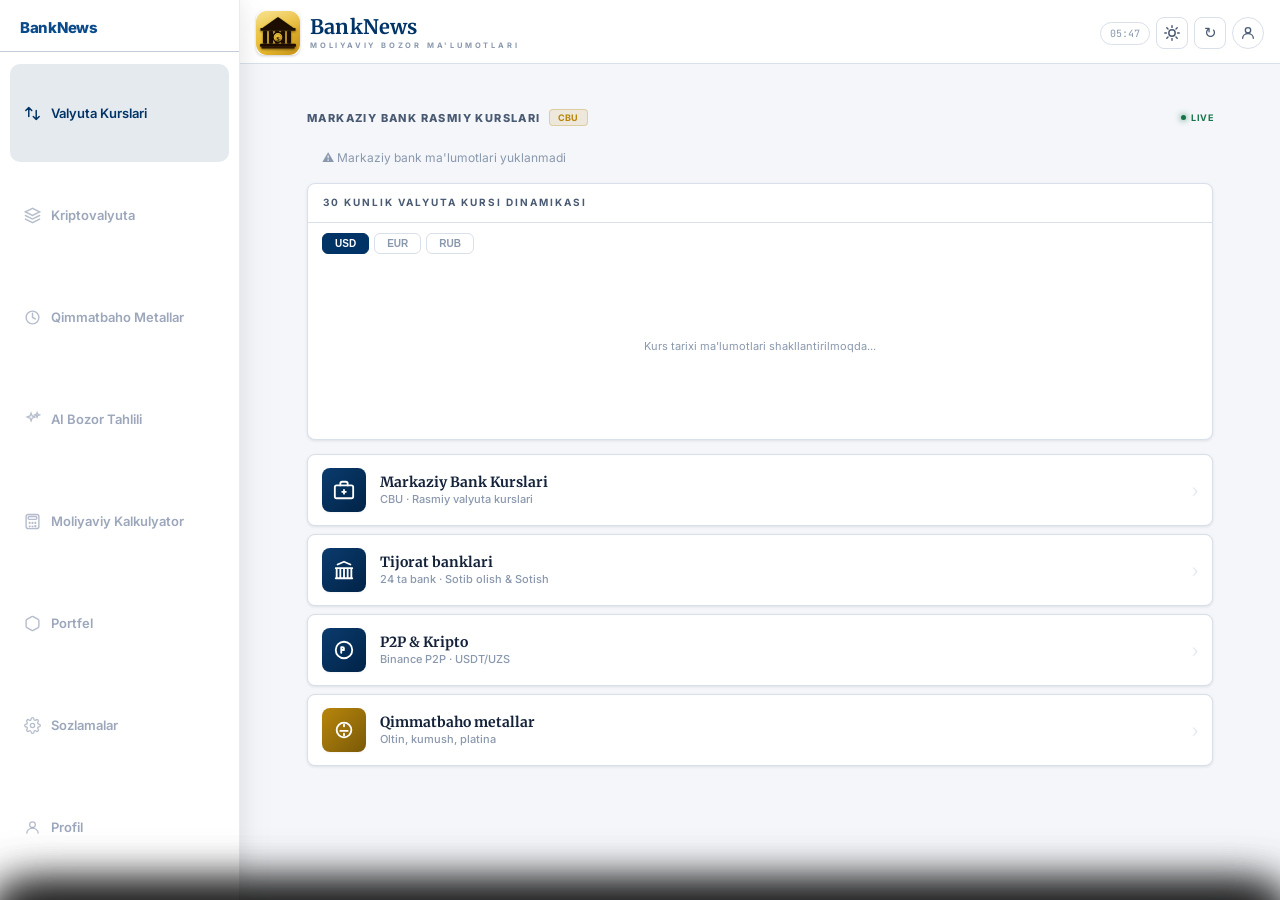
==== commit 385603ce: "Frontend: klassik bank dizayni (navy + oltin, yorug' default) - Palitra token'lari: yorug' = oq fon " ====
--- a/frontend/index.html
+++ b/frontend/index.html
@@ -4,7 +4,7 @@
 <meta charset="UTF-8">
 <meta name="viewport" content="width=device-width,initial-scale=1,maximum-scale=1,user-scalable=no,viewport-fit=cover">
 <meta name="description" content="O'zbekiston banklari valyuta kurslari, kripto narxlari, kalkulyator va bozor tahlili.">
-<meta name="theme-color" content="#090e1c">
+<meta name="theme-color" content="#f4f6f9">
 <meta property="og:title" content="BankNews — Valyuta kurslari">
 <meta property="og:description" content="24 ta bank kursi, CBU, kripto, metallar — barchasi bir joyda.">
 <title>BankNews — Valyuta kurslari</title>
@@ -12,10 +12,10 @@
 <script defer src="https://www.gstatic.com/firebasejs/10.12.2/firebase-app-compat.js"></script>
 <script defer src="https://www.gstatic.com/firebasejs/10.12.2/firebase-auth-compat.js"></script>
 <script defer src="https://cdn.jsdelivr.net/npm/chart.js@4.4.4/dist/chart.umd.min.js"></script>
-<link href="https://fonts.googleapis.com/css2?family=Inter:wght@400;500;600;700;800&family=JetBrains+Mono:wght@400;500;600&display=swap" rel="stylesheet">
+<link href="https://fonts.googleapis.com/css2?family=Inter:wght@400;500;600;700;800&family=Merriweather:wght@400;700;900&family=JetBrains+Mono:wght@400;500;600&display=swap" rel="stylesheet">
 <link rel="stylesheet" href="style.css">
 </head>
-<body data-theme="dark">
+<body data-theme="light">
 
 
 <!-- HEADER -->
@@ -101,7 +101,7 @@
         <div class="row-between">
           <div class="flex-row">
             <div class="label-caps" data-i="cbu_rates">Markaziy Bank</div>
-            <div style="font-size:9px;font-weight:700;padding:2px 8px;border-radius:20px;background:rgba(232,192,74,0.12);color:var(--gold);border:1px solid rgba(232,192,74,0.22);letter-spacing:.4px">CBU</div>
+            <div style="font-size:9px;font-weight:700;padding:2px 8px;border-radius:4px;background:rgba(184,134,11,0.12);color:var(--accent);border:1px solid rgba(184,134,11,0.28);letter-spacing:.4px">CBU</div>
           </div>
           <div style="display:flex;align-items:center;gap:5px;font-size:9px;font-weight:700;color:var(--green);letter-spacing:.5px">
             <span style="width:5px;height:5px;border-radius:50%;background:var(--green);box-shadow:0 0 6px var(--green);display:inline-block;animation:pulse 2s infinite"></span>LIVE
@@ -137,7 +137,7 @@
       <!-- ── FEATURE ROWS (AvtoPilot uslubi) ── -->
       <div class="frow-list">
         <div class="frow" onclick="document.getElementById('cbuSection').scrollIntoView({behavior:'smooth'})">
-          <div class="frow-ico" style="background:linear-gradient(135deg,#c4921e,#8a5e08)">
+          <div class="frow-ico" style="background:linear-gradient(135deg,#0a3b6e,#012347)">
             <svg viewBox="0 0 24 24" fill="none" stroke="#fff" stroke-width="2" stroke-linecap="round" stroke-linejoin="round">
               <rect x="2" y="7" width="20" height="14" rx="2"/><path d="M16 7V5a2 2 0 0 0-2-2h-4a2 2 0 0 0-2 2v2"/><line x1="12" y1="12" x2="12" y2="16"/><line x1="10" y1="14" x2="14" y2="14"/>
             </svg>
@@ -149,7 +149,7 @@
           <div class="frow-chev">›</div>
         </div>
         <div class="frow" onclick="openBankListPanel()">
-          <div class="frow-ico" style="background:linear-gradient(135deg,#1e6fd9,#1045a0)">
+          <div class="frow-ico" style="background:linear-gradient(135deg,#0a3b6e,#012347)">
             <svg viewBox="0 0 24 24" fill="none" stroke="#fff" stroke-width="2" stroke-linecap="round" stroke-linejoin="round">
               <path d="M3 21h18M3 10h18M5 6l7-3 7 3M4 10v11M20 10v11M8 10v11M12 10v11M16 10v11"/>
             </svg>
@@ -161,7 +161,7 @@
           <div class="frow-chev">›</div>
         </div>
         <div class="frow" onclick="openCryptoPanel()">
-          <div class="frow-ico" style="background:linear-gradient(135deg,#26a17b,#1a7a5e)">
+          <div class="frow-ico" style="background:linear-gradient(135deg,#0a3b6e,#012347)">
             <svg viewBox="0 0 24 24" fill="none" stroke="#fff" stroke-width="2" stroke-linecap="round"><circle cx="12" cy="12" r="9"/><path d="M9 9h1.5a1.5 1.5 0 0 1 0 3H9m0-3v6m0-3h3"/></svg>
           </div>
           <div class="frow-txt">
@@ -171,7 +171,7 @@
           <div class="frow-chev">›</div>
         </div>
         <div class="frow" onclick="openMetalsPanel()">
-          <div class="frow-ico" style="background:linear-gradient(135deg,#d4a843,#a07820)">
+          <div class="frow-ico" style="background:linear-gradient(135deg,#b8860b,#7a5908)">
             <svg viewBox="0 0 24 24" fill="none" stroke="#fff" stroke-width="2" stroke-linecap="round"><circle cx="12" cy="12" r="8"/><path d="M12 6v2m0 8v2m-4-5h8"/></svg>
           </div>
           <div class="frow-txt">
@@ -186,8 +186,23 @@
     </div>
   </div>
 
-  <!-- ── KRIPTO (placeholder — tarkib cryptoPanel da) ── -->
-  <div class="sec" id="s1"></div>
+  <!-- ── KRIPTO ── -->
+  <div class="sec" id="s1">
+    <div class="section-pad">
+      <!-- Qidiruv -->
+      <div class="crypto-search-wrap">
+        <input id="csearchInput" class="crypto-search" type="text" placeholder="🔍 Koin qidirish..." oninput="renderCrypto()" autocomplete="off" spellcheck="false">
+      </div>
+      <!-- Yuklanish -->
+      <div id="c-load" style="padding:40px;text-align:center;color:var(--text3);font-size:13px">
+        ⏳ Yuklanmoqda...
+      </div>
+      <!-- Ro'yxat -->
+      <div id="c-body" style="display:none">
+        <div id="cgrid"></div>
+      </div>
+    </div>
+  </div>
 
   <!-- ── KALKUL ── -->
   <div class="sec" id="s2">
@@ -658,7 +673,7 @@
 
     <!-- Page title -->
     <div style="padding:20px 18px 10px">
-      <div style="font-size:26px;font-weight:900;color:#ffb300;letter-spacing:-.3px" data-i="soz_title">Sozlamalar</div>
+      <div style="font-size:26px;font-weight:700;color:var(--gold);letter-spacing:-.3px;font-family:'Merriweather',Georgia,serif" data-i="soz_title">Sozlamalar</div>
       <div style="font-size:12px;color:var(--text3);margin-top:2px" data-i="soz_sub">Til, korinish va bildirishnomalar</div>
     </div>
 
@@ -740,7 +755,7 @@
         <div class="soz-card">
           <div class="soz-row" onclick="openThemeSheet()">
             <div class="soz-row-l">
-              <div class="soz-row-ico" style="background:linear-gradient(135deg,rgba(124,92,252,.2),rgba(124,92,252,.08));color:var(--purple2)" id="sozThemeIco"><svg width="20" height="20" viewBox="0 0 24 24" fill="none" stroke="currentColor" stroke-width="2" stroke-linecap="round" stroke-linejoin="round"><path d="M21 12.79A9 9 0 1 1 11.21 3 7 7 0 0 0 21 12.79z"/></svg></div>
+              <div class="soz-row-ico" style="background:linear-gradient(135deg,rgba(0,51,102,.16),rgba(0,51,102,.06));color:var(--gold)" id="sozThemeIco"><svg width="20" height="20" viewBox="0 0 24 24" fill="none" stroke="currentColor" stroke-width="2" stroke-linecap="round" stroke-linejoin="round"><path d="M21 12.79A9 9 0 1 1 11.21 3 7 7 0 0 0 21 12.79z"/></svg></div>
               <div>
                 <div class="soz-row-name">Ilova mavzusi</div>
                 <div class="soz-row-sub" id="sozThemeLbl">Qorong'i</div>
@@ -867,7 +882,7 @@
           </div>
         </div>
         <div class="prem-item">
-          <div class="prem-frow-ico" style="background:linear-gradient(135deg,#7c5cfc,#5a3cd8);color:#fff">
+          <div class="prem-frow-ico" style="background:linear-gradient(135deg,#0a3b6e,#012347);color:#fff">
             <svg width="22" height="22" viewBox="0 0 24 24" fill="none" stroke="currentColor" stroke-width="2" stroke-linecap="round" stroke-linejoin="round">
               <circle cx="12" cy="12" r="10"/><path d="M12 8v4l3 3"/><path d="M8 3.8A9.9 9.9 0 0 1 12 3"/>
             </svg>
@@ -935,7 +950,7 @@
 
       <!-- Bot info -->
       <div class="prem-bot-info">
-        <div style="width:40px;height:40px;border-radius:12px;background:rgba(124,92,252,.15);border:1px solid rgba(124,92,252,.3);display:flex;align-items:center;justify-content:center;color:var(--purple2);flex-shrink:0">
+        <div style="width:40px;height:40px;border-radius:8px;background:rgba(0,51,102,.12);border:1px solid rgba(0,51,102,.25);display:flex;align-items:center;justify-content:center;color:var(--gold);flex-shrink:0">
           <svg width="20" height="20" viewBox="0 0 24 24" fill="none" stroke="currentColor" stroke-width="2" stroke-linecap="round" stroke-linejoin="round"><rect x="3" y="11" width="18" height="11" rx="2"/><path d="M7 11V7a5 5 0 0 1 10 0v4"/><circle cx="9" cy="17" r="1" fill="currentColor" stroke="none"/><circle cx="15" cy="17" r="1" fill="currentColor" stroke="none"/></svg>
         </div>
         <div>
@@ -1453,7 +1468,7 @@
         <div style="font-size:9px;font-weight:700;background:rgba(255,179,0,.12);border:1px solid rgba(255,179,0,.25);color:#ffb300;border-radius:4px;padding:2px 7px;letter-spacing:.5px">● Gemini AI</div>
       </div>
       <div id="cdAI">
-        <button onclick="loadCryptoAI()" style="width:100%;padding:13px;background:linear-gradient(135deg,#ffb300,#ff9500);border:none;border-radius:12px;color:#000;font-weight:800;font-size:13px;cursor:pointer">
+        <button onclick="loadCryptoAI()" style="width:100%;padding:13px;background:var(--gold);border:none;border-radius:6px;color:var(--on-gold);font-weight:800;font-size:13px;cursor:pointer">
           🤖 AI Tahlil qilish
         </button>
       </div>
--- a/frontend/style.css
+++ b/frontend/style.css
@@ -17,60 +17,66 @@
 body{user-select:none;-webkit-user-select:none}
 input,textarea,select{user-select:text;-webkit-user-select:text}
 
-/* ═══ DARK THEME (default) ═══ */
-/* ── Domo dark uslubi ── */
+/* ═══ DARK THEME (default) — Klassik chuqur navy + oltin ═══ */
 :root{
-  --bg:#141414;
-  --bg2:#1a1a1a;
-  --surface:#1e1e1e;
-  --card:#252525;
-  --card2:#2a2a2a;
-  --border:rgba(255,255,255,0.09);
+  --bg:#0a1628;
+  --bg2:#0e1d33;
+  --surface:#122541;
+  --card:#112139;
+  --card2:#16294a;
+  --border:rgba(255,255,255,0.08);
   --border2:rgba(255,255,255,0.14);
-  --gold:#0A84FF;
-  --gold2:#3a9fff;
-  --gold3:#7bbfff;
-  --green:#30D158;
-  --red:#FF453A;
-  --purple:#6E6EE6;
-  --purple2:#9090f8;
-  --text:#ffffff;
-  --text2:rgba(235,235,245,0.65);
-  --text3:rgba(235,235,245,0.32);
-  --shadow:0 8px 40px rgba(0,0,0,0.6);
-  --shadow2:0 2px 16px rgba(0,0,0,0.4);
+  --gold:#d4a843;
+  --gold2:#e3bd63;
+  --gold3:#f0d088;
+  --green:#3fae6b;
+  --red:#e0606a;
+  --purple:#d4a843;
+  --purple2:#e3bd63;
+  --text:#eef2f8;
+  --text2:#aab6c9;
+  --text3:#6b7c93;
+  --shadow:0 6px 24px rgba(0,0,0,0.45);
+  --shadow2:0 2px 10px rgba(0,0,0,0.35);
   --glass:rgba(255,255,255,0.04);
   --glass-border:rgba(255,255,255,0.09);
-  --glow-gold:0 0 24px rgba(10,132,255,0.25);
-  --ac:#0A84FF;
-}
-
-/* ═══ LIGHT THEME ═══ */
+  --glow-gold:none;
+  --accent:#d4a843;
+  --ac:#d4a843;
+  --on-gold:#0a1628;
+}
+
+/* ═══ LIGHT THEME — Klassik bank: oq fon + navy primary + oltin aksent ═══ */
 [data-theme=light]{
-  --bg:#f2f4f9;
-  --bg2:#e8ecf4;
-  --surface:#fafbfe;
+  --bg:#f4f6f9;
+  --bg2:#eaeef4;
+  --surface:#ffffff;
   --card:#ffffff;
-  --card2:#eef1f8;
-  --border:#dce4f2;
-  --border2:#c4d0e6;
-  --gold:#c4921e;
-  --gold2:#a87818;
-  --gold3:#8a5e08;
-  --green:#1e9650;
-  --red:#c84040;
-  --text:#1a263a;
-  --text2:#556880;
-  --text3:#96aac2;
-  --shadow:0 4px 20px rgba(0,0,30,0.07);
-  --shadow2:0 2px 8px rgba(0,0,30,0.04);
-  --purple:#7258e0;
-  --purple2:#9478f5;
+  --card2:#f3f5f9;
+  --border:#d9e0ea;
+  --border2:#c3cdda;
+  --gold:#003366;
+  --gold2:#0a4a8a;
+  --gold3:#5b78a3;
+  --green:#157347;
+  --red:#b3261e;
+  --text:#14223a;
+  --text2:#4a5a72;
+  --text3:#8a98ad;
+  --shadow:0 1px 3px rgba(16,32,64,0.10);
+  --shadow2:0 1px 2px rgba(16,32,64,0.05);
+  --purple:#003366;
+  --purple2:#0a4a8a;
+  --glass:#ffffff;
+  --glass-border:#d9e0ea;
+  --glow-gold:none;
+  --accent:#b8860b;
+  --ac:#003366;
+  --on-gold:#ffffff;
 }
 [data-theme=light] .hero-card{
-  background:linear-gradient(140deg,#1a1060 0%,#0d1e6e 40%,#0a1550 100%);
-}
-[data-theme=light] body::before,[data-theme=light] body::after{opacity:.4}
+  background:linear-gradient(135deg,#013a73 0%,#012347 100%);
+}
 
 body{
   background:var(--bg);color:var(--text);
@@ -83,27 +89,20 @@
   padding-right:env(safe-area-inset-right, 0px);
   overflow-x:hidden;transition:background .3s,color .3s;
 }
-/* Fon glow orblari — AvtoPilot uslubi */
-body::before{
-  content:'';position:fixed;bottom:-180px;left:-120px;
-  width:520px;height:520px;border-radius:50%;
-  background:radial-gradient(circle,rgba(124,92,252,.09) 0%,transparent 68%);
-  pointer-events:none;z-index:0;
-}
-body::after{
-  content:'';position:fixed;top:-120px;right:-100px;
-  width:420px;height:420px;border-radius:50%;
-  background:radial-gradient(circle,rgba(0,214,143,.06) 0%,transparent 68%);
-  pointer-events:none;z-index:0;
+/* Klassik bank uslubi — dekorativ fon glow orblari olib tashlandi */
+body::before,body::after{display:none}
+
+/* Klassik serif sarlavhalar — Merriweather */
+.name,.ct,.hero-title,.calc-hero-title,.stavka-hero-title,
+.sub-title,.frow-name{
+  font-family:'Merriweather',Georgia,'Times New Roman',serif;
 }
 
 /* ═══ HEADER ═══ */
 .hdr{
   position:sticky;top:0;z-index:300;
-  background:rgba(9,14,28,0.88);
-  backdrop-filter:blur(28px);
-  -webkit-backdrop-filter:blur(28px);
-  border-bottom:1px solid rgba(255,255,255,0.07);
+  background:var(--surface);
+  border-bottom:1px solid var(--border);
   padding:0 16px;
 }
 .hdr-top{
@@ -113,18 +112,17 @@
 }
 .brand{display:flex;align-items:center;gap:10px}
 .brand-ico{
-  width:44px;height:44px;border-radius:12px;
+  width:44px;height:44px;border-radius:8px;
   background:transparent;
   display:flex;align-items:center;justify-content:center;
-  box-shadow:0 0 24px rgba(212,168,67,.55),0 2px 8px rgba(0,0,0,.4);
+  box-shadow:0 1px 3px rgba(0,0,0,.2);
   overflow:hidden;flex-shrink:0;
 }
 .brand-txt .name{
-  font-family:'Inter',sans-serif;
-  font-size:20px;font-weight:900;
-  background:linear-gradient(135deg,var(--gold) 0%,var(--gold3) 50%,var(--gold) 100%);
-  -webkit-background-clip:text;background-clip:text;-webkit-text-fill-color:transparent;
-  letter-spacing:.5px;line-height:1;
+  font-family:'Merriweather',Georgia,serif;
+  font-size:20px;font-weight:700;
+  color:var(--gold);
+  letter-spacing:.2px;line-height:1;
 }
 .brand-txt .sub{
   font-size:7.5px;font-weight:700;color:var(--text3);
@@ -137,7 +135,7 @@
   display:flex;align-items:center;justify-content:center;
   font-size:15px;cursor:pointer;transition:all .15s;color:var(--text2);
 }
-.icon-btn:active{transform:scale(.9);background:var(--gold);color:#000;border-color:var(--gold)}
+.icon-btn:active{transform:scale(.94);background:var(--gold);color:var(--on-gold);border-color:var(--gold)}
 .icon-btn.spin{animation:rot .7s linear infinite}
 @keyframes rot{to{transform:rotate(360deg)}}
 .clock{
@@ -159,7 +157,7 @@
   background:var(--surface);color:var(--text2);
   cursor:pointer;transition:all .15s;
 }
-.lbtn.on{background:var(--gold);color:#000;border-color:var(--gold);font-weight:700}
+.lbtn.on{background:var(--gold);color:var(--on-gold);border-color:var(--gold);font-weight:700}
 
 /* ═══ TABS (hidden — only bottom nav used) ═══ */
 .tabs{display:none}
@@ -173,10 +171,10 @@
 
 /* ═══ CARDS ═══ */
 .card{
-  background:linear-gradient(145deg,var(--card),var(--bg2));
-  border:1px solid var(--glass-border);
-  border-radius:16px;margin-bottom:12px;overflow:hidden;
-  box-shadow:0 4px 28px rgba(0,0,0,0.45),inset 0 1px 0 rgba(255,255,255,0.04);
+  background:var(--card);
+  border:1px solid var(--border);
+  border-radius:8px;margin-bottom:12px;overflow:hidden;
+  box-shadow:var(--shadow);
 }
 .ch{
   display:flex;align-items:center;justify-content:space-between;
@@ -192,8 +190,8 @@
 
 .ctag{
   font-family:'JetBrains Mono',monospace;font-size:9px;
-  color:var(--gold);background:rgba(212,168,67,.1);
-  border:1px solid rgba(212,168,67,.2);border-radius:4px;padding:2px 7px;
+  color:var(--accent);background:rgba(184,134,11,.1);
+  border:1px solid rgba(184,134,11,.28);border-radius:4px;padding:2px 7px;
 }
 .clive{
   display:flex;align-items:center;gap:4px;
@@ -208,17 +206,17 @@
 /* ═══ RATE ROW ═══ */
 .rr{
   display:flex;align-items:center;justify-content:space-between;
-  padding:13px 15px;border-bottom:1px solid rgba(255,255,255,0.04);
+  padding:13px 15px;border-bottom:1px solid var(--border);
   transition:background .15s;gap:8px;
 }
 .rr:last-child{border-bottom:none}
-.rr:active{background:rgba(212,168,67,.06)}
+.rr:active{background:var(--card2)}
 .rl{display:flex;align-items:center;gap:11px;flex-shrink:0}
 .flag{
   width:38px;height:38px;border-radius:50%;
   background:var(--surface);border:1px solid var(--border2);
   display:flex;align-items:center;justify-content:center;font-size:20px;
-  box-shadow:0 2px 8px rgba(0,0,0,0.3);
+  box-shadow:var(--shadow2);
 }
 .rcode{font-family:'JetBrains Mono',monospace;font-size:13.5px;font-weight:700;color:var(--text);letter-spacing:.5px;font-variant-numeric:tabular-nums}
 .rname{font-size:10px;color:var(--text3);margin-top:2px}
@@ -338,7 +336,7 @@
   background:var(--surface);color:var(--text2);
   cursor:pointer;white-space:nowrap;transition:all .15s;
 }
-.stab.on{background:var(--gold);color:#000;border-color:var(--gold)}
+.stab.on{background:var(--gold);color:var(--on-gold);border-color:var(--gold)}
 
 /* ═══ CRYPTO LIST ═══ */
 .mico{width:36px;height:36px;border-radius:50%;overflow:hidden;flex-shrink:0}
@@ -377,7 +375,7 @@
 
 /* ═══ CRYPTO DETAIL SHEET ═══ */
 .cd-rbtn{font-size:10px;font-weight:700;padding:4px 9px;border-radius:6px;border:1px solid var(--glass-border);background:none;color:var(--text3);cursor:pointer;font-family:'JetBrains Mono',monospace}
-.cd-rbtn.on{background:var(--gold);color:#000;border-color:var(--gold)}
+.cd-rbtn.on{background:var(--gold);color:var(--on-gold);border-color:var(--gold)}
 .cd-mitem{background:var(--bg2);border-radius:10px;padding:10px 12px}
 .cd-mitem-lbl{font-size:10px;color:var(--text3);margin-bottom:3px}
 .cd-mitem-val{font-size:12px;font-weight:700;color:var(--text);font-family:'JetBrains Mono',monospace;word-break:break-all}
@@ -505,9 +503,9 @@
 }
 .utab.on{
   background:var(--gold);
-  color:#000;
+  color:var(--on-gold);
   border-color:var(--gold);
-  box-shadow:0 2px 14px rgba(212,168,67,.28);
+  box-shadow:var(--shadow2);
 }
 .utab:not(.on):active{background:var(--card2);color:var(--text)}
 /* Animatsiya */
@@ -562,7 +560,7 @@
 }
 .cpick-item:active,.cpick-item.on{background:rgba(240,200,66,.07)}
 .cpick-item.on .cpick-item-code{color:var(--gold)}
-.cpick-item-ico{width:36px;height:36px;border-radius:50%;background:var(--surface);display:flex;align-items:center;justify-content:center;flex-shrink:0;font-size:20px;overflow:hidden;box-shadow:0 2px 8px rgba(0,0,0,.3)}
+.cpick-item-ico{width:36px;height:36px;border-radius:50%;background:var(--surface);display:flex;align-items:center;justify-content:center;flex-shrink:0;font-size:20px;overflow:hidden;box-shadow:var(--shadow2)}
 .cpick-item-ico img{width:36px;height:36px;object-fit:cover}
 .cpick-item-ico .msvg{width:36px;height:36px;display:block}
 .cpick-item-info{flex:1;min-width:0}
@@ -589,11 +587,11 @@
   font-family:'JetBrains Mono',monospace;font-size:11px;color:var(--text2);
   cursor:pointer;transition:all .15s;
 }
-.qb:active{background:var(--gold);color:#000;border-color:var(--gold)}
+.qb:active{background:var(--gold);color:var(--on-gold);border-color:var(--gold)}
 .crow{display:grid;grid-template-columns:1fr 40px 1fr;gap:8px;align-items:center}
 .csel{
   background:var(--surface);border:1px solid var(--border2);
-  border-radius:10px;padding:10px 11px;
+  border-radius:6px;padding:10px 11px;
   color:var(--text);font-size:15px;font-weight:500;
   outline:none;width:100%;cursor:pointer;
   transition:border-color .2s;
@@ -608,7 +606,7 @@
   display:flex;align-items:center;justify-content:center;
   margin:0 auto;transition:all .2s;
 }
-.swpbtn:active{background:var(--gold);color:#000;transform:rotate(180deg)}
+.swpbtn:active{background:var(--gold);color:var(--on-gold);transform:rotate(180deg)}
 .calcbtn{
   width:100%;background:linear-gradient(135deg,#d4a843,#8b6010);
   border:none;border-radius:11px;padding:14px;
@@ -636,14 +634,13 @@
 
 /* ═══ CALC HERO ═══ */
 .calc-hero{
-  background:linear-gradient(140deg,#0e1828 0%,#141f35 50%,#0b1520 100%);
-  padding:20px 16px 16px;border-bottom:1px solid rgba(255,255,255,.06);
+  background:var(--card);
+  padding:20px 16px 16px;border-bottom:1px solid var(--border);
   position:relative;overflow:hidden;
 }
-.calc-hero::after{content:'';position:absolute;top:-40px;right:-30px;width:160px;height:160px;border-radius:50%;background:radial-gradient(circle,rgba(240,200,66,.08) 0%,transparent 70%);pointer-events:none}
 .calc-hero-row{display:flex;align-items:center;justify-content:space-between;margin-bottom:12px}
-.calc-hero-title{font-size:18px;font-weight:800;color:var(--text)}
-.calc-hero-badge{font-size:10px;font-weight:700;color:var(--gold2);background:rgba(240,200,66,.12);border:1px solid rgba(240,200,66,.22);border-radius:12px;padding:3px 9px}
+.calc-hero-title{font-size:18px;font-weight:700;color:var(--text)}
+.calc-hero-badge{font-size:10px;font-weight:700;color:var(--on-gold);background:var(--gold);border:1px solid var(--gold);border-radius:4px;padding:3px 9px}
 /* Sub-tabs — scroll pill bar */
 .ctabs{
   display:flex;gap:6px;padding:2px 2px 0;
@@ -651,16 +648,16 @@
 }
 .ctabs::-webkit-scrollbar{display:none}
 .ctab{
-  flex:none;font-size:11px;font-weight:700;padding:8px 14px;border-radius:20px;
+  flex:none;font-size:11px;font-weight:700;padding:8px 14px;border-radius:6px;
   display:inline-flex;align-items:center;gap:5px;
-  border:1px solid rgba(255,255,255,.08);background:rgba(255,255,255,.05);color:var(--text3);
+  border:1px solid var(--border);background:var(--card2);color:var(--text2);
   cursor:pointer;transition:all .18s;white-space:nowrap;font-family:'Inter',sans-serif;
 }
-.ctab.on{background:linear-gradient(135deg,rgba(240,200,66,.25),rgba(240,200,66,.12));color:var(--gold2);border-color:rgba(240,200,66,.35);box-shadow:0 2px 10px rgba(240,200,66,.15)}
+.ctab.on{background:var(--gold);color:var(--on-gold);border-color:var(--gold)}
 
 /* ═══ VALYUTA CALC ═══ */
 .vcalc-wrap{padding:14px 14px 80px}
-.vcalc-from{background:linear-gradient(145deg,var(--card),var(--bg2));border:1px solid var(--glass-border);border-radius:18px;padding:16px;margin-bottom:8px;box-shadow:0 4px 20px rgba(0,0,0,.3),inset 0 1px 0 rgba(255,255,255,.05)}
+.vcalc-from{background:var(--card);border:1px solid var(--border);border-radius:8px;padding:16px;margin-bottom:8px;box-shadow:var(--shadow)}
 .vcalc-lbl{font-size:9px;font-weight:800;color:var(--text3);text-transform:uppercase;letter-spacing:1.8px;margin-bottom:10px}
 .vcalc-amount{
   width:100%;background:none;border:none;outline:none;
@@ -669,28 +666,28 @@
 }
 .vcalc-amount::placeholder{color:var(--text3)}
 .vcalc-qrow{display:flex;gap:5px;margin-top:10px;flex-wrap:wrap}
-.vcalc-qb{background:rgba(255,255,255,.05);border:1px solid rgba(255,255,255,.08);border-radius:8px;padding:5px 10px;font-size:11px;font-weight:700;color:var(--text3);cursor:pointer;transition:all .14s;font-family:'JetBrains Mono',monospace}
-.vcalc-qb:active{background:rgba(240,200,66,.2);color:var(--gold2);border-color:rgba(240,200,66,.3)}
+.vcalc-qb{background:var(--card2);border:1px solid var(--border);border-radius:6px;padding:5px 10px;font-size:11px;font-weight:700;color:var(--text2);cursor:pointer;transition:all .14s;font-family:'JetBrains Mono',monospace}
+.vcalc-qb:active{background:var(--gold);color:var(--on-gold);border-color:var(--gold)}
 /* Swap arrow row */
 .vcalc-swap-row{display:flex;align-items:center;gap:10px;margin:6px 0}
 .vcalc-line{flex:1;height:1px;background:var(--border)}
 .vcalc-swpbtn{
   width:36px;height:36px;border-radius:50%;
-  background:rgba(240,200,66,.12);border:1px solid rgba(240,200,66,.25);
-  color:var(--gold2);font-size:16px;cursor:pointer;display:flex;align-items:center;justify-content:center;
+  background:var(--card2);border:1px solid var(--border);
+  color:var(--gold);font-size:16px;cursor:pointer;display:flex;align-items:center;justify-content:center;
   transition:all .2s;flex-shrink:0;
 }
-.vcalc-swpbtn:active{background:rgba(240,200,66,.3);transform:rotate(180deg)}
+.vcalc-swpbtn:active{background:var(--gold);color:var(--on-gold);transform:rotate(180deg)}
 /* Result card */
-.vcalc-to{background:linear-gradient(145deg,rgba(240,200,66,.06),rgba(240,200,66,.02));border:1px solid rgba(240,200,66,.18);border-radius:18px;padding:16px;box-shadow:0 4px 20px rgba(0,0,0,.2),inset 0 1px 0 rgba(240,200,66,.06)}
-.vcalc-result{font-family:'JetBrains Mono',monospace;font-size:32px;font-weight:800;color:var(--gold2);line-height:1.1;margin:6px 0 4px;word-break:break-all}
+.vcalc-to{background:var(--card2);border:1px solid var(--border);border-left:3px solid var(--gold);border-radius:8px;padding:16px;box-shadow:var(--shadow)}
+.vcalc-result{font-family:'JetBrains Mono',monospace;font-size:32px;font-weight:800;color:var(--gold);line-height:1.1;margin:6px 0 4px;word-break:break-all}
 .vcalc-from-val{font-size:13px;color:var(--text3);margin-bottom:2px}
-.vcalc-rate{font-size:11px;color:var(--text3);margin-top:8px;padding-top:8px;border-top:1px solid rgba(255,255,255,.06)}
+.vcalc-rate{font-size:11px;color:var(--text3);margin-top:8px;padding-top:8px;border-top:1px solid var(--border)}
 .vcalc-nodata{font-size:13px;color:var(--text3);font-style:italic}
 /* Picker row inside from/to */
 .vcalc-picker-row{display:flex;align-items:center;gap:10px;margin-bottom:10px}
-.vcalc-cur-pick{display:flex;align-items:center;gap:7px;background:rgba(255,255,255,.06);border:1px solid rgba(255,255,255,.1);border-radius:12px;padding:7px 10px;cursor:pointer;transition:all .14s;flex-shrink:0}
-.vcalc-cur-pick:active{background:rgba(240,200,66,.1);border-color:rgba(240,200,66,.2)}
+.vcalc-cur-pick{display:flex;align-items:center;gap:7px;background:var(--card2);border:1px solid var(--border);border-radius:6px;padding:7px 10px;cursor:pointer;transition:all .14s;flex-shrink:0}
+.vcalc-cur-pick:active{background:var(--bg2);border-color:var(--border2)}
 .vcalc-cur-ico{width:22px;height:22px;display:flex;align-items:center;justify-content:center;font-size:18px;line-height:1}
 .vcalc-cur-ico img{width:22px;height:22px;border-radius:50%;object-fit:cover}
 .vcalc-cur-code{font-size:13px;font-weight:700;color:var(--text);font-family:'JetBrains Mono',monospace}
@@ -702,57 +699,56 @@
 .kf .flbl:first-child{margin-top:0}
 .kinput{
   width:100%;background:var(--surface);border:1.5px solid var(--border2);
-  border-radius:12px;padding:13px 16px;
+  border-radius:6px;padding:13px 16px;
   font-family:'JetBrains Mono',monospace;font-size:22px;font-weight:700;
   color:var(--text);outline:none;transition:border-color .2s;
-  box-shadow:inset 0 1px 0 rgba(255,255,255,.04);
-}
-.kinput:focus{border-color:var(--gold);box-shadow:0 0 0 3px rgba(240,200,66,.1),inset 0 1px 0 rgba(255,255,255,.04)}
+}
+.kinput:focus{border-color:var(--gold)}
 .kres{
-  background:linear-gradient(145deg,rgba(240,200,66,.08),rgba(240,200,66,.03));
-  border:1px solid rgba(240,200,66,.2);border-radius:16px;
+  background:var(--card2);
+  border:1px solid var(--border);border-left:3px solid var(--gold);border-radius:8px;
   padding:16px;margin-top:16px;display:none;
-  box-shadow:0 4px 20px rgba(240,200,66,.05),inset 0 1px 0 rgba(240,200,66,.08);
+  box-shadow:var(--shadow);
 }
 .kres.on{display:block;animation:up .25s ease}
-.krow2{display:flex;justify-content:space-between;align-items:center;padding:8px 0;border-bottom:1px solid rgba(255,255,255,.05)}
+.krow2{display:flex;justify-content:space-between;align-items:center;padding:8px 0;border-bottom:1px solid var(--border)}
 .krow2:last-child{border-bottom:none}
 .kk{font-size:12px;color:var(--text2);display:flex;align-items:center;gap:5px}
 .kk svg{flex-shrink:0;opacity:.75}
 .kv{font-family:'JetBrains Mono',monospace;font-size:14px;font-weight:700;color:var(--text)}
 .kqrow{display:flex;gap:6px;margin-top:8px;flex-wrap:wrap}
 .kqb{
-  background:rgba(255,255,255,.05);border:1px solid rgba(255,255,255,.09);
-  border-radius:10px;padding:7px 12px;
+  background:var(--card2);border:1px solid var(--border);
+  border-radius:6px;padding:7px 12px;
   font-family:'JetBrains Mono',monospace;font-size:12px;font-weight:700;
   color:var(--text2);cursor:pointer;transition:all .15s;
 }
-.kqb:active,.kqb.on{background:rgba(240,200,66,.2);color:var(--gold2);border-color:rgba(240,200,66,.3)}
+.kqb:active,.kqb.on{background:var(--gold);color:var(--on-gold);border-color:var(--gold)}
 
 /* ═══ CHART ═══ */
 .chart-ctrl{display:flex;gap:5px;padding:10px 14px 0}
-.ccbtn{font-size:10px;font-weight:700;padding:4px 12px;border-radius:14px;
+.ccbtn{font-size:10px;font-weight:700;padding:4px 12px;border-radius:6px;
   border:1px solid var(--border);background:var(--surface);color:var(--text3);
   cursor:pointer;transition:all .15s}
-.ccbtn.on{background:var(--gold);color:#000;border-color:var(--gold)}
+.ccbtn.on{background:var(--gold);color:var(--on-gold);border-color:var(--gold)}
 .chart-wrap{padding:12px 14px 14px;height:185px;position:relative}
 .chart-empty{display:flex;align-items:center;justify-content:center;height:100%;
   font-size:11px;color:var(--text3);text-align:center}
 
 /* ═══ SUBSCRIBE + ALERT CARD ═══ */
-.sub-card{background:linear-gradient(135deg,rgba(212,168,67,.1),rgba(212,168,67,.03));
-  border:1px solid rgba(212,168,67,.22);border-radius:14px;padding:16px 15px;
+.sub-card{background:linear-gradient(135deg,rgba(184,134,11,.10),rgba(184,134,11,.03));
+  border:1px solid rgba(184,134,11,.25);border-left:3px solid var(--accent);border-radius:8px;padding:16px 15px;
   margin-bottom:12px}
 .sub-title{font-size:13px;font-weight:700;color:var(--gold2);margin-bottom:4px}
 .sub-desc{font-size:11px;color:var(--text2);line-height:1.5;margin-bottom:12px}
 .sub-actions{display:flex;gap:8px;flex-wrap:wrap}
-.sub-btn{display:inline-block;background:var(--gold);color:#000 !important;
-  font-weight:700;font-size:12px;padding:8px 16px;border-radius:20px;
-  text-decoration:none;box-shadow:0 3px 14px rgba(212,168,67,.25);transition:transform .15s;
+.sub-btn{display:inline-block;background:var(--gold);color:var(--on-gold) !important;
+  font-weight:700;font-size:12px;padding:8px 16px;border-radius:6px;
+  text-decoration:none;box-shadow:none;transition:transform .15s;
   white-space:nowrap}
-.sub-btn:active{transform:scale(.97)}
-.sub-btn.outline{background:transparent;color:var(--gold2) !important;
-  border:1px solid rgba(212,168,67,.4);box-shadow:none}
+.sub-btn:active{transform:scale(.98)}
+.sub-btn.outline{background:transparent;color:var(--gold) !important;
+  border:1px solid var(--gold);box-shadow:none}
 
 /* ═══ BANK SORT BUTTONS ═══ */
 .bsort-btn{
@@ -805,7 +801,7 @@
   border:1px solid var(--border2);background:var(--surface);
   color:var(--text2);font-family:'Inter',sans-serif;transition:all .18s;
 }
-.cd-ptab.on{background:var(--gold);color:#000;border-color:var(--gold)}
+.cd-ptab.on{background:var(--gold);color:var(--on-gold);border-color:var(--gold)}
 .cd-chart-wrap{
   height:220px;padding:0 14px;position:relative;margin-bottom:12px;
 }
@@ -822,8 +818,8 @@
 .cd-stat-val{font-size:13px;font-weight:800;color:var(--text);font-family:'JetBrains Mono',monospace}
 /* AI wrap */
 .cd-ai-wrap{
-  background:linear-gradient(145deg,var(--card),rgba(18,27,46,.95));
-  border:1px solid var(--glass-border);border-radius:18px;
+  background:var(--card);
+  border:1px solid var(--border);border-radius:8px;
   margin:0 14px 14px;overflow:hidden;
 }
 .cd-ai-head{
@@ -834,8 +830,8 @@
 .cd-ai-badge{font-size:9px;font-weight:700;padding:3px 8px;border-radius:10px;background:rgba(255,179,0,.12);color:#ffb300;border:1px solid rgba(255,179,0,.25)}
 .cd-ai-btn{
   display:flex;align-items:center;justify-content:center;gap:8px;
-  width:100%;padding:14px;background:linear-gradient(135deg,rgba(124,92,252,.15),rgba(124,92,252,.05));
-  border:none;color:var(--purple2);font-size:14px;font-weight:700;
+  width:100%;padding:14px;background:var(--card2);
+  border:none;border-top:1px solid var(--border);color:var(--gold);font-size:14px;font-weight:700;
   cursor:pointer;font-family:'Inter',sans-serif;transition:opacity .15s;
 }
 .cd-ai-btn:active{opacity:.7}
@@ -956,9 +952,9 @@
 .bc-result-cur{font-size:12px;color:var(--text2);margin-top:2px}
 .bc-action-row{display:flex;gap:8px;padding:0 16px 20px}
 .bc-copy-btn{
-  flex:1;padding:12px;border-radius:12px;font-size:13px;font-weight:700;
+  flex:1;padding:12px;border-radius:6px;font-size:13px;font-weight:700;
   background:linear-gradient(135deg,var(--gold),var(--gold2));
-  color:#000;border:none;cursor:pointer;font-family:'Inter',sans-serif;
+  color:var(--on-gold);border:none;cursor:pointer;font-family:'Inter',sans-serif;
   transition:opacity .15s;
 }
 .bc-copy-btn:active{opacity:.8}
@@ -974,7 +970,7 @@
   bottom:0;left:0;right:0;
   z-index:300;
   background:var(--surface);
-  border-top:.5px solid rgba(255,255,255,0.1);
+  border-top:1px solid var(--border);
   display:flex;align-items:flex-end;justify-content:space-around;
   padding:0 4px;
   padding-bottom:env(safe-area-inset-bottom,0px);
@@ -990,7 +986,7 @@
 }
 .nb svg{width:22px;height:22px;display:block;transition:transform .15s}
 .nb:active svg{transform:scale(.9)}
-.nb.on{color:#0A84FF}
+.nb.on{color:var(--gold)}
 .nb.on svg{transform:scale(1.05)}
 /* Markaziy Hisob tugmasi */
 .nb-center{
@@ -1001,18 +997,18 @@
 }
 .nb-center-ico{
   width:50px;height:50px;border-radius:50%;
-  background:#0A84FF;
+  background:var(--gold);
   display:flex;align-items:center;justify-content:center;
-  box-shadow:0 4px 14px rgba(10,132,255,.5);
+  box-shadow:0 2px 8px rgba(16,32,64,.25);
   transition:transform .15s,box-shadow .15s;
 }
-.nb-center:active .nb-center-ico{transform:scale(.92);box-shadow:0 2px 8px rgba(10,132,255,.3)}
-.nb-center svg{width:24px;height:24px;stroke:#fff}
+.nb-center:active .nb-center-ico{transform:scale(.94)}
+.nb-center svg{width:24px;height:24px;stroke:var(--on-gold)}
 .nb-center span{font-size:10px;font-weight:500;color:rgba(235,235,245,0.35)}
-.nb-center.on span{color:#0A84FF}
+.nb-center.on span{color:var(--gold)}
 /* Premium */
 .nb.prem-nb{color:rgba(235,235,245,0.35)}
-.nb.prem-nb.on{color:#FFD60A}
+.nb.prem-nb.on{color:var(--accent)}
 .nb span{white-space:nowrap;line-height:1;display:block}
 /* Desktop da ko'rinadigan extra nav tugmalar — mobildan yashiriladi */
 .nb-desktop{display:none}
@@ -1022,17 +1018,17 @@
 .frow-list{padding:4px 14px 6px;display:flex;flex-direction:column;gap:8px}
 .frow{
   display:flex;align-items:center;gap:14px;
-  background:linear-gradient(145deg,var(--card),var(--bg2));
-  border:1px solid var(--glass-border);
-  border-radius:16px;padding:13px 14px;
+  background:var(--card);
+  border:1px solid var(--border);
+  border-radius:8px;padding:13px 14px;
   cursor:pointer;transition:all .16s;
-  box-shadow:0 2px 14px rgba(0,0,0,.28),inset 0 1px 0 rgba(255,255,255,.04);
-}
-.frow:active{transform:scale(.975);border-color:rgba(255,179,0,.25)}
+  box-shadow:var(--shadow);
+}
+.frow:active{transform:scale(.99);border-color:var(--gold)}
 .frow-ico{
-  width:44px;height:44px;border-radius:14px;flex-shrink:0;
+  width:44px;height:44px;border-radius:8px;flex-shrink:0;
   display:flex;align-items:center;justify-content:center;
-  box-shadow:0 4px 12px rgba(0,0,0,.35);
+  box-shadow:var(--shadow2);
 }
 .frow-ico svg{width:22px;height:22px}
 .frow-txt{flex:1;min-width:0}
@@ -1047,13 +1043,13 @@
 }
 .qlink{
   display:flex;flex-direction:column;align-items:center;gap:6px;
-  background:linear-gradient(145deg,var(--card),var(--bg2));
-  border:1px solid var(--glass-border);border-radius:16px;
+  background:var(--card);
+  border:1px solid var(--border);border-radius:8px;
   padding:12px 6px;cursor:pointer;transition:all .16s;
-  position:relative;box-shadow:0 3px 12px rgba(0,0,0,.25),inset 0 1px 0 rgba(255,255,255,.04);
+  position:relative;box-shadow:var(--shadow);
 }
 .qlink:active{transform:scale(.94);border-color:var(--gold)}
-.qlink-ico{width:36px;height:36px;border-radius:12px;display:flex;align-items:center;justify-content:center;font-size:18px;box-shadow:0 3px 10px rgba(0,0,0,.3)}
+.qlink-ico{width:36px;height:36px;border-radius:12px;display:flex;align-items:center;justify-content:center;font-size:18px;box-shadow:var(--shadow2)}
 .qlink-lbl{font-size:10px;font-weight:700;color:var(--text2);white-space:nowrap}
 /* LIVE dot on qlink */
 .qlink-dot{position:absolute;top:8px;right:8px;width:6px;height:6px;border-radius:50%;background:var(--green);box-shadow:0 0 6px var(--green);animation:blink 2s infinite}
@@ -1062,23 +1058,18 @@
 .hero-card{
   position:relative;overflow:hidden;
   background:linear-gradient(140deg,#0f2444 0%,#0d1e36 40%,#091629 100%);
-  border:1px solid rgba(124,92,252,.25);
-  border-radius:20px;margin-bottom:12px;
+  border:1px solid var(--border2);
+  border-top:3px solid var(--accent);
+  border-radius:8px;margin-bottom:12px;
   padding:18px 16px 14px;
-  box-shadow:0 4px 32px rgba(124,92,252,.15),0 0 0 1px rgba(255,255,255,.04),inset 0 1px 0 rgba(255,255,255,.05);
-}
-.hero-card::before{
-  content:'';position:absolute;top:-60px;right:-60px;
-  width:180px;height:180px;border-radius:50%;
-  background:radial-gradient(circle,rgba(124,92,252,.18),transparent 70%);
-  pointer-events:none;
-}
-.hero-card::after{
-  content:'';position:absolute;bottom:-40px;left:-40px;
-  width:150px;height:150px;border-radius:50%;
-  background:radial-gradient(circle,rgba(0,214,143,.1),transparent 70%);
-  pointer-events:none;
-}
+  box-shadow:var(--shadow);
+  color:#eef2f8;
+}
+/* Hero kartasi ikkala mavzuda ham to'q navy — ichki matn doim ochiq rangda */
+.hero-card .hero-title{color:#ffffff}
+.hero-card .hero-col-lbl,.hero-card .hero-diff{color:rgba(235,240,250,.55)}
+.hero-card .hero-col-bank{color:rgba(235,240,250,.82)}
+.hero-card .hero-cta{color:#e8c878}
 .hero-top{display:flex;align-items:center;justify-content:space-between;margin-bottom:14px}
 .hero-badge{
   display:inline-flex;align-items:center;gap:6px;
@@ -1127,24 +1118,25 @@
 /* Premium CTA — AvtoPilot uslubi */
 .soz-prem-cta{
   display:flex;align-items:center;gap:14px;
-  background:linear-gradient(135deg,#ff9500 0%,#ff6b00 60%,#e05a00 100%);
-  border-radius:16px;padding:15px 16px;cursor:pointer;
-  box-shadow:0 4px 24px rgba(255,149,0,.35),inset 0 1px 0 rgba(255,255,255,.18);
+  background:linear-gradient(135deg,#013a73 0%,#012347 100%);
+  border:1px solid var(--accent);
+  border-radius:8px;padding:15px 16px;cursor:pointer;
+  box-shadow:var(--shadow);
   transition:all .16s;
 }
-.soz-prem-cta:active{transform:scale(.975)}
+.soz-prem-cta:active{transform:scale(.99)}
 .soz-prem-cta-ico{font-size:26px;flex-shrink:0}
 .soz-prem-cta-txt{flex:1}
 .soz-prem-cta-title{font-size:15px;font-weight:800;color:#fff;margin-bottom:2px}
 .soz-prem-cta-sub{font-size:11px;color:rgba(255,255,255,.75)}
 .soz-prem-cta-arr{font-size:20px;color:rgba(255,255,255,.7);font-weight:300}
-.soz-hero-glow{position:absolute;bottom:-60px;right:-40px;width:200px;height:200px;border-radius:50%;background:radial-gradient(circle,rgba(124,92,252,.1) 0%,transparent 70%);pointer-events:none}
+.soz-hero-glow{display:none}
 .soz-body{padding:16px 14px 88px}
 .soz-section{margin-bottom:22px}
 .soz-cat{display:flex;align-items:center;gap:8px;margin-bottom:10px;padding:0 2px}
-.soz-cat-line{width:3px;height:14px;border-radius:2px;flex-shrink:0}
-.soz-cat-lbl{font-size:10px;font-weight:800;color:var(--text2);text-transform:uppercase;letter-spacing:1.6px}
-.soz-card{background:linear-gradient(145deg,var(--card),rgba(18,27,46,.95));border:1px solid var(--glass-border);border-radius:18px;overflow:hidden;box-shadow:0 6px 28px rgba(0,0,0,.35),inset 0 1px 0 rgba(255,255,255,.05)}
+.soz-cat-line{display:none}
+.soz-cat-lbl{font-size:10px;font-weight:800;color:var(--text3);text-transform:uppercase;letter-spacing:1.6px}
+.soz-card{background:var(--card);border:1px solid var(--border);border-radius:8px;overflow:hidden;box-shadow:var(--shadow)}
 .soz-row{display:flex;align-items:center;justify-content:space-between;padding:14px 16px;cursor:pointer;transition:background .12s;border-bottom:1px solid rgba(255,255,255,.04);position:relative}
 .soz-row:last-child{border-bottom:none}
 .soz-row:active{background:rgba(255,255,255,.05)}
@@ -1164,7 +1156,7 @@
 .soz-toggle input{opacity:0;width:0;height:0;position:absolute}
 .soz-toggle-slider{
   position:absolute;inset:0;
-  background:rgba(255,255,255,.1);border:1.5px solid rgba(255,255,255,.12);
+  background:var(--card2);border:1.5px solid var(--border2);
   border-radius:14px;cursor:pointer;transition:all .28s;
 }
 .soz-toggle-slider::before{
@@ -1172,21 +1164,21 @@
   left:2px;top:2px;background:#607090;border-radius:50%;
   transition:all .28s;box-shadow:0 1px 4px rgba(0,0,0,.4);
 }
-.soz-toggle input:checked + .soz-toggle-slider{background:rgba(124,92,252,.3);border-color:rgba(124,92,252,.5);box-shadow:0 0 10px rgba(124,92,252,.25)}
-.soz-toggle input:checked + .soz-toggle-slider::before{transform:translateX(20px);background:var(--purple2)}
+.soz-toggle input:checked + .soz-toggle-slider{background:var(--gold);border-color:var(--gold)}
+.soz-toggle input:checked + .soz-toggle-slider::before{transform:translateX(20px);background:#fff}
 /* Hisob card */
 .soz-profile-card{
-  background:linear-gradient(135deg,rgba(124,92,252,.15) 0%,rgba(124,92,252,.06) 100%);
-  border:1px solid rgba(124,92,252,.25);border-radius:18px;
+  background:var(--card);
+  border:1px solid var(--border);border-left:3px solid var(--gold);border-radius:8px;
   padding:16px;display:flex;align-items:center;gap:14px;cursor:pointer;
-  transition:all .16s;box-shadow:0 4px 20px rgba(124,92,252,.1),inset 0 1px 0 rgba(255,255,255,.06);
-}
-.soz-profile-card:active{transform:scale(.98)}
-.soz-profile-avatar{width:48px;height:48px;border-radius:50%;background:linear-gradient(135deg,var(--purple),var(--purple2));display:flex;align-items:center;justify-content:center;font-size:22px;flex-shrink:0;box-shadow:0 0 16px rgba(124,92,252,.4)}
+  transition:all .16s;box-shadow:var(--shadow);
+}
+.soz-profile-card:active{transform:scale(.99)}
+.soz-profile-avatar{width:48px;height:48px;border-radius:50%;background:linear-gradient(135deg,var(--purple),var(--purple2));display:flex;align-items:center;justify-content:center;font-size:22px;flex-shrink:0;color:#fff;box-shadow:none}
 .soz-profile-info{flex:1;min-width:0}
 .soz-profile-name{font-size:15px;font-weight:700;color:var(--text);margin-bottom:3px}
 .soz-profile-sub{font-size:11px;color:var(--purple2)}
-.soz-profile-chev{width:24px;height:24px;border-radius:50%;background:rgba(255,255,255,.07);display:flex;align-items:center;justify-content:center;color:var(--text3);font-size:14px}
+.soz-profile-chev{width:24px;height:24px;border-radius:50%;background:var(--card2);display:flex;align-items:center;justify-content:center;color:var(--text3);font-size:14px}
 
 /* ── STAVKA SOLISHTIRISH ── */
 .stavka-hero{
@@ -1202,14 +1194,14 @@
 .stavka-hero-title{font-size:16px;font-weight:800;color:var(--text);margin-bottom:3px}
 .stavka-hero-sub{font-size:12px;color:var(--text3)}
 .stavka-list{
-  background:linear-gradient(145deg,var(--card),rgba(18,27,46,.95));
-  border:1px solid var(--glass-border);border-radius:18px;
+  background:var(--card);
+  border:1px solid var(--border);border-radius:8px;
   overflow:hidden;margin:0 14px 6px;
-  box-shadow:0 6px 28px rgba(0,0,0,.25);
+  box-shadow:var(--shadow);
 }
 .stavka-card{
   display:flex;align-items:center;gap:12px;
-  padding:13px 16px;border-bottom:1px solid rgba(255,255,255,.05);
+  padding:13px 16px;border-bottom:1px solid var(--border);
   transition:background .12s;
 }
 .stavka-card:last-child{border-bottom:none}
@@ -1271,8 +1263,8 @@
   position:relative;
 }
 .theme-radio.on{
-  border-color:#3b82f6;background:#3b82f6;
-  box-shadow:0 0 0 3px rgba(59,130,246,.18);
+  border-color:var(--gold);background:var(--gold);
+  box-shadow:none;
 }
 .theme-radio.on::after{
   content:'';position:absolute;top:50%;left:50%;
@@ -1295,10 +1287,10 @@
 .prem-title{font-size:20px;font-weight:800;color:#fff;margin-bottom:6px;position:relative;z-index:1}
 .prem-sub{font-size:12px;color:rgba(255,180,80,.8);position:relative;z-index:1;margin-bottom:10px}
 .prem-users-badge{display:inline-block;font-size:11px;font-weight:600;color:rgba(255,180,80,.9);background:rgba(255,149,0,.15);border:1px solid rgba(255,149,0,.28);border-radius:20px;padding:4px 12px;position:relative;z-index:1}
-.prem-list{background:linear-gradient(145deg,var(--card),var(--bg2));border:1px solid var(--glass-border);border-radius:16px;overflow:hidden;margin-bottom:16px;box-shadow:0 4px 20px rgba(0,0,0,.3)}
+.prem-list{background:var(--card);border:1px solid var(--border);border-radius:8px;overflow:hidden;margin-bottom:16px;box-shadow:var(--shadow)}
 .prem-item{display:flex;align-items:center;gap:13px;padding:13px 14px;border-bottom:1px solid rgba(255,255,255,.05)}
 .prem-item:last-child{border-bottom:none}
-.prem-frow-ico{width:38px;height:38px;border-radius:11px;flex-shrink:0;display:flex;align-items:center;justify-content:center;font-size:18px;box-shadow:0 3px 10px rgba(0,0,0,.3)}
+.prem-frow-ico{width:38px;height:38px;border-radius:11px;flex-shrink:0;display:flex;align-items:center;justify-content:center;font-size:18px;box-shadow:var(--shadow2)}
 .prem-item-txt{flex:1}
 .prem-item-name{font-size:13px;font-weight:600;color:var(--text);margin-bottom:2px}
 .prem-item-sub{font-size:11px;color:var(--text3)}
@@ -1332,14 +1324,16 @@
 .ai-hero{
   position:relative;overflow:hidden;
   background:linear-gradient(140deg,#0a1a30 0%,#0d2040 50%,#0a1628 100%);
-  border:1px solid rgba(0,214,143,.18);border-radius:20px;margin-bottom:14px;
+  border:1px solid var(--border2);border-top:3px solid var(--accent);border-radius:8px;margin-bottom:14px;
   padding:22px 16px 18px;
-  box-shadow:0 4px 32px rgba(0,214,143,.08),inset 0 1px 0 rgba(255,255,255,.04);
-}
-.ai-badge{display:inline-flex;align-items:center;gap:6px;font-size:10px;font-weight:700;color:var(--green);background:rgba(0,214,143,.12);border:1px solid rgba(0,214,143,.22);border-radius:20px;padding:4px 10px;margin-bottom:12px}
-.ai-title{font-size:17px;font-weight:800;color:var(--text);margin-bottom:6px}
+  box-shadow:var(--shadow);
+  color:#eef2f8;
+}
+.ai-badge{display:inline-flex;align-items:center;gap:6px;font-size:10px;font-weight:700;color:var(--green);background:rgba(0,214,143,.12);border:1px solid rgba(0,214,143,.22);border-radius:4px;padding:4px 10px;margin-bottom:12px}
+.ai-title{font-size:17px;font-weight:800;color:#ffffff;margin-bottom:6px}
+.ai-hero .ai-sub{color:rgba(235,240,250,.78)}
 .ai-sub{font-size:12px;color:var(--text2);line-height:1.5}
-.ai-card{background:linear-gradient(145deg,var(--card),var(--bg2));border:1px solid var(--glass-border);border-radius:16px;margin-bottom:10px;overflow:hidden;box-shadow:0 4px 20px rgba(0,0,0,.3)}
+.ai-card{background:var(--card);border:1px solid var(--border);border-radius:8px;margin-bottom:10px;overflow:hidden;box-shadow:var(--shadow)}
 .ai-card-hdr{display:flex;align-items:center;justify-content:space-between;padding:11px 14px;border-bottom:1px solid rgba(255,255,255,.05)}
 .ai-card-title{font-size:10px;font-weight:700;color:var(--text2);text-transform:uppercase;letter-spacing:1.5px;display:flex;align-items:center;gap:7px}
 .ai-body{padding:14px;font-size:13px;color:var(--text);line-height:1.7}
@@ -1356,18 +1350,18 @@
 .feat-section{margin-bottom:12px}
 .feat-row{
   display:flex;align-items:center;gap:13px;
-  background:linear-gradient(90deg,var(--card),var(--bg2));
-  border:1px solid var(--glass-border);
-  border-radius:16px;padding:13px 14px;margin-bottom:8px;
+  background:var(--card);
+  border:1px solid var(--border);
+  border-radius:8px;padding:13px 14px;margin-bottom:8px;
   cursor:pointer;transition:all .16s;
-  box-shadow:0 2px 14px rgba(0,0,0,.28),inset 0 1px 0 rgba(255,255,255,.04);
-}
-.feat-row:active{transform:scale(.975);background:rgba(255,255,255,.03)}
+  box-shadow:var(--shadow);
+}
+.feat-row:active{transform:scale(.99);background:var(--card2)}
 .feat-ico{
-  width:42px;height:42px;border-radius:13px;flex-shrink:0;
+  width:42px;height:42px;border-radius:8px;flex-shrink:0;
   display:flex;align-items:center;justify-content:center;
   font-size:20px;
-  box-shadow:0 2px 10px rgba(0,0,0,.3);
+  box-shadow:var(--shadow2);
 }
 .feat-txt{flex:1;min-width:0}
 .feat-name{font-size:14px;font-weight:700;color:var(--text);margin-bottom:2px}
@@ -1378,13 +1372,13 @@
   padding:3px 7px;border-radius:6px;
 }
 .feat-tag.live{color:var(--green);background:rgba(0,214,143,.13);border:1px solid rgba(0,214,143,.22)}
-.feat-tag.new{color:var(--purple2);background:rgba(124,92,252,.13);border:1px solid rgba(124,92,252,.22)}
+.feat-tag.new{color:var(--green);background:rgba(21,115,71,.12);border:1px solid rgba(21,115,71,.28)}
 .feat-tag.pro{color:var(--gold);background:rgba(240,200,66,.13);border:1px solid rgba(240,200,66,.22)}
 .feat-chev{color:var(--text3);font-size:18px;font-weight:300;line-height:1}
 
 /* ═══ PORTFOLIO ═══ */
-.port-total{background:linear-gradient(135deg,rgba(212,168,67,.15),rgba(212,168,67,.05));
-  border:1px solid rgba(212,168,67,.25);border-radius:14px;padding:16px 15px;margin-bottom:12px;text-align:center}
+.port-total{background:linear-gradient(135deg,rgba(184,134,11,.12),rgba(184,134,11,.04));
+  border:1px solid rgba(184,134,11,.25);border-top:3px solid var(--accent);border-radius:8px;padding:16px 15px;margin-bottom:12px;text-align:center}
 .port-total-lbl{font-size:10px;font-weight:700;color:var(--text3);text-transform:uppercase;letter-spacing:2px;margin-bottom:4px}
 .port-total-val{font-family:'JetBrains Mono',monospace;font-size:26px;font-weight:700;color:var(--gold2)}
 .port-total-usd{font-size:11px;color:var(--text3);margin-top:3px;font-family:'JetBrains Mono',monospace}
@@ -1401,20 +1395,20 @@
 .port-del{background:none;border:none;color:var(--text3);font-size:16px;padding:4px 8px;cursor:pointer;border-radius:6px}
 .port-del:active{color:var(--red);background:rgba(255,71,87,.1)}
 .port-add{display:flex;align-items:center;justify-content:center;gap:6px;
-  width:100%;background:none;border:1px dashed var(--border2);border-radius:12px;
+  width:100%;background:none;border:1px dashed var(--border2);border-radius:8px;
   color:var(--text3);font-size:12px;font-weight:600;padding:13px;cursor:pointer;
   margin-bottom:12px;transition:all .2s}
-.port-add:active{border-color:var(--gold);color:var(--gold);background:rgba(212,168,67,.05)}
-.port-form{background:var(--card);border:1px solid var(--border);border-radius:14px;
+.port-add:active{border-color:var(--gold);color:var(--gold);background:var(--card2)}
+.port-form{background:var(--card);border:1px solid var(--border);border-radius:8px;
   padding:15px;margin-bottom:12px;animation:up .2s ease}
 .port-form .flbl{margin-top:10px;margin-bottom:5px}
 .port-form .flbl:first-child{margin-top:0}
 .port-form-row{display:flex;gap:8px}
 .port-form-row .kinput{flex:1}
 .port-form-row .csel{flex:0 0 auto;width:auto;min-width:90px}
-.port-save{width:100%;background:linear-gradient(135deg,#d4a843,#8b6010);
-  border:none;border-radius:10px;padding:12px;font-size:14px;font-weight:700;
-  color:#fff;cursor:pointer;margin-top:12px}
+.port-save{width:100%;background:var(--gold);
+  border:none;border-radius:6px;padding:12px;font-size:14px;font-weight:700;
+  color:var(--on-gold);cursor:pointer;margin-top:12px}
 .port-empty{text-align:center;padding:40px 20px;color:var(--text3);font-size:12px}
 .port-empty-ico{font-size:40px;margin-bottom:10px}
 
@@ -1626,13 +1620,13 @@
   border:1px solid rgba(212,168,67,.28);border-radius:18px;
   padding:18px 16px;margin-bottom:12px;display:flex;align-items:center;gap:14px;
 }
-.pcard-av{width:56px;height:56px;border-radius:50%;object-fit:cover;border:2px solid var(--gold);flex-shrink:0;box-shadow:0 0 14px rgba(212,168,67,.3)}
-.pcard-av-ph{width:56px;height:56px;border-radius:50%;background:linear-gradient(135deg,var(--gold),var(--gold3));color:#000;font-size:22px;font-weight:800;display:flex;align-items:center;justify-content:center;flex-shrink:0;box-shadow:0 0 14px rgba(212,168,67,.3)}
+.pcard-av{width:56px;height:56px;border-radius:50%;object-fit:cover;border:2px solid var(--gold);flex-shrink:0;box-shadow:var(--shadow2)}
+.pcard-av-ph{width:56px;height:56px;border-radius:50%;background:linear-gradient(135deg,var(--gold),var(--gold3));color:var(--on-gold);font-size:22px;font-weight:800;display:flex;align-items:center;justify-content:center;flex-shrink:0;box-shadow:var(--shadow2)}
 .pcard-name{font-size:16px;font-weight:700;color:var(--text)}
 .pcard-email{font-size:10.5px;color:var(--text3);margin-top:3px}
 .pcard-badge{display:inline-flex;align-items:center;gap:4px;margin-top:5px;font-size:8.5px;font-weight:700;color:var(--gold);background:rgba(212,168,67,.15);border:1px solid rgba(212,168,67,.3);border-radius:20px;padding:2px 8px}
 
-.psec{background:linear-gradient(145deg,var(--card),var(--bg2));border:1px solid var(--glass-border);border-radius:16px;margin-bottom:12px;overflow:hidden;box-shadow:0 4px 20px rgba(0,0,0,.35),inset 0 1px 0 rgba(255,255,255,.04)}
+.psec{background:var(--card);border:1px solid var(--border);border-radius:8px;margin-bottom:12px;overflow:hidden;box-shadow:var(--shadow)}
 .psec-h{display:flex;align-items:center;justify-content:space-between;padding:12px 15px;border-bottom:1px solid rgba(255,255,255,.04)}
 .psec-title{font-size:10.5px;font-weight:700;color:var(--text2);text-transform:uppercase;letter-spacing:1.5px;display:flex;align-items:center;gap:7px}
 .psec-btn{font-size:11px;color:var(--gold2);font-weight:600;cursor:pointer;background:none;border:none;font-family:'Inter',sans-serif;padding:0}
@@ -1687,7 +1681,7 @@
 .rate-cur{font-family:'JetBrains Mono',monospace;font-size:12px;font-weight:700;color:var(--text)}
 .rate-in{background:var(--surface);border:1px solid var(--border2);border-radius:8px;padding:7px 9px;color:var(--text);font-family:'JetBrains Mono',monospace;font-size:12px;outline:none;width:100%;box-sizing:border-box;transition:border-color .16s}
 .rate-in:focus{border-color:var(--gold)}
-.rate-sv{background:var(--gold);border:none;border-radius:8px;padding:7px 11px;color:#000;font-size:11px;font-weight:700;cursor:pointer;white-space:nowrap;transition:opacity .14s}
+.rate-sv{background:var(--gold);border:none;border-radius:6px;padding:7px 11px;color:var(--on-gold);font-size:11px;font-weight:700;cursor:pointer;white-space:nowrap;transition:opacity .14s}
 .rate-sv:active{opacity:.78}
 
 /* ═══ AUTH MODAL ═══ */
@@ -1707,7 +1701,7 @@
 .auth-modal.open{transform:translateY(0)}
 .auth-handle{width:40px;height:4px;background:var(--border2);border-radius:2px;margin:14px auto 0}
 .auth-hdr{text-align:center;padding:22px 24px 12px}
-.auth-logo{width:56px;height:56px;border-radius:16px;background:var(--gold);display:flex;align-items:center;justify-content:center;margin:0 auto 14px;box-shadow:0 0 24px rgba(212,168,67,.4);font-size:28px}
+.auth-logo{width:56px;height:56px;border-radius:8px;background:var(--gold);display:flex;align-items:center;justify-content:center;margin:0 auto 14px;box-shadow:var(--shadow2);font-size:28px}
 .auth-title{font-size:21px;font-weight:800;color:var(--text);margin-bottom:6px}
 .auth-sub{font-size:12px;color:var(--text2);line-height:1.6}
 .auth-btns{display:flex;flex-direction:column;gap:10px;padding:6px 20px 8px}
@@ -1731,8 +1725,8 @@
 .auth-note{font-size:10px;color:var(--text3);text-align:center;padding:8px 24px 20px;line-height:1.6}
 /* Logged-in profile */
 .auth-profile{display:flex;flex-direction:column;align-items:center;padding:26px 20px 16px}
-.auth-avatar{width:76px;height:76px;border-radius:50%;border:2px solid var(--gold);object-fit:cover;margin-bottom:12px;box-shadow:0 0 18px rgba(212,168,67,.3)}
-.auth-avatar-ph{width:76px;height:76px;border-radius:50%;background:linear-gradient(135deg,var(--gold),var(--gold3));color:#000;font-size:30px;font-weight:800;display:flex;align-items:center;justify-content:center;margin-bottom:12px;box-shadow:0 0 18px rgba(212,168,67,.3)}
+.auth-avatar{width:76px;height:76px;border-radius:50%;border:2px solid var(--gold);object-fit:cover;margin-bottom:12px;box-shadow:var(--shadow2)}
+.auth-avatar-ph{width:76px;height:76px;border-radius:50%;background:linear-gradient(135deg,var(--gold),var(--gold3));color:var(--on-gold);font-size:30px;font-weight:800;display:flex;align-items:center;justify-content:center;margin-bottom:12px;box-shadow:var(--shadow2)}
 .auth-pname{font-size:19px;font-weight:700;color:var(--text)}
 .auth-pemail{font-size:12px;color:var(--text3);margin-top:4px}
 .auth-stats{display:grid;grid-template-columns:1fr 1fr;gap:0;margin:16px 20px 0;background:var(--surface);border:1px solid var(--glass-border);border-radius:14px;overflow:hidden}
@@ -1764,9 +1758,9 @@
   display:flex;align-items:center;justify-content:center;
   font-size:15px;cursor:pointer;transition:all .15s;color:var(--text2);flex-shrink:0;
 }
-.auth-hdr-btn.logged{border-color:var(--gold);box-shadow:0 0 10px rgba(212,168,67,.3)}
+.auth-hdr-btn.logged{border-color:var(--gold);box-shadow:none}
 .auth-hdr-btn img{width:32px;height:32px;object-fit:cover}
-.auth-hdr-btn .auth-hdr-ph{width:32px;height:32px;border-radius:50%;background:linear-gradient(135deg,var(--gold),var(--gold3));color:#000;font-size:13px;font-weight:700;display:flex;align-items:center;justify-content:center}
+.auth-hdr-btn .auth-hdr-ph{width:32px;height:32px;border-radius:50%;background:linear-gradient(135deg,var(--gold),var(--gold3));color:var(--on-gold);font-size:13px;font-weight:700;display:flex;align-items:center;justify-content:center}
 
 /* ═══════════════════════════════════════════════════════════════
    UTILITY CLASSES — Takroriy inline style'larni almashtiradi
@@ -1967,8 +1961,8 @@
   }
 
   [data-theme=light] .nb.on {
-    background: rgba(196,146,30,0.12);
-    color: var(--gold2);
+    background: rgba(0,51,102,0.10);
+    color: var(--gold);
   }
 
   [data-theme=light] .nb:hover {
@@ -1988,8 +1982,8 @@
 }
 
 [data-theme=light] .nb.on {
-  background: rgba(196,146,30,0.13);
-  color: var(--gold2);
+  background: rgba(0,51,102,0.10);
+  color: var(--gold);
 }
 
 /* Til tanlash tugmalari — light rejimda */
@@ -2006,6 +2000,21 @@
   color: var(--text);
   box-shadow: 0 1px 4px rgba(0,0,30,0.1);
 }
+
+/* ── Light theme: oq-alfa divider/chegaralarni ko'rinadigan kulrang qilish ── */
+[data-theme=light] .soz-row,
+[data-theme=light] .prem-item,
+[data-theme=light] .ai-card-hdr,
+[data-theme=light] .psec-h,
+[data-theme=light] .alert-item,
+[data-theme=light] .alert-form,
+[data-theme=light] .rate-form-row,
+[data-theme=light] .cpick-item{
+  border-color: var(--border);
+}
+/* Markaziy nav tugmasi yozuvi — light fonda ko'rinadigan rang */
+[data-theme=light] .nb-center span{ color: rgba(60,80,120,0.5); }
+[data-theme=light] .nb-center.on span{ color: var(--gold); }
 /* CBU grid desktop */
 @media (min-width: 900px) {
   .cbu-grid { grid-template-columns: repeat(4, 1fr); gap: 8px; }
@@ -2123,6 +2132,42 @@
 .brc-rate-div{width:1px;height:14px;background:var(--border);flex-shrink:0}
 .brc-best{font-size:8px;font-weight:700;color:var(--gold);background:rgba(212,168,67,.14);border:1px solid rgba(212,168,67,.28);border-radius:4px;padding:1px 5px;flex-shrink:0;white-space:nowrap}
 .brc-best.sell{color:var(--green);background:rgba(34,196,122,.1);border-color:rgba(34,196,122,.28)}
+
+/* ═══ KRIPTO TOP 250 ═══ */
+.crypto-search-wrap{padding:4px 0 12px;position:sticky;top:0;z-index:10;background:var(--bg)}
+.crypto-search{
+  width:100%;box-sizing:border-box;
+  background:var(--card);border:1px solid var(--border);
+  border-radius:6px;padding:10px 14px;
+  color:var(--text);font-size:14px;outline:none;
+  transition:border-color .15s;
+}
+.crypto-search:focus{border-color:var(--gold)}
+.crypto-search::placeholder{color:var(--text3)}
+.citem{
+  display:flex;align-items:center;gap:10px;
+  padding:11px 2px;border-bottom:1px solid var(--border);
+  cursor:pointer;transition:background .12s;
+}
+.citem:last-child{border-bottom:none}
+.citem:active{background:var(--surface)}
+.crank{width:24px;font-size:11px;color:var(--text3);text-align:right;flex-shrink:0;font-weight:600}
+.cico-s{
+  width:36px;height:36px;border-radius:50%;overflow:hidden;
+  flex-shrink:0;background:var(--surface);
+  display:flex;align-items:center;justify-content:center;
+  font-size:11px;font-weight:700;color:var(--text2);
+}
+.cico-s img{width:100%;height:100%;object-fit:cover}
+.cname-b{flex:1;min-width:0}
+.cname-full{font-size:13px;font-weight:700;color:var(--text);overflow:hidden;text-overflow:ellipsis;white-space:nowrap}
+.csym-lbl{font-size:11px;color:var(--text3);font-weight:500}
+.cprice-b{text-align:right;flex-shrink:0}
+.cprice-val{font-family:'JetBrains Mono',monospace;font-size:13px;font-weight:700;color:var(--text)}
+.cpct{font-size:11px;font-weight:600}
+.cpct.up{color:var(--green)}
+.cpct.dn{color:var(--red)}
+.cpct.nt{color:var(--text3)}
 
 /* ═══ CBU LIST (renderCBU) ═══ */
 .hero-scroll{display:flex;flex-direction:column;gap:0;margin-bottom:4px}
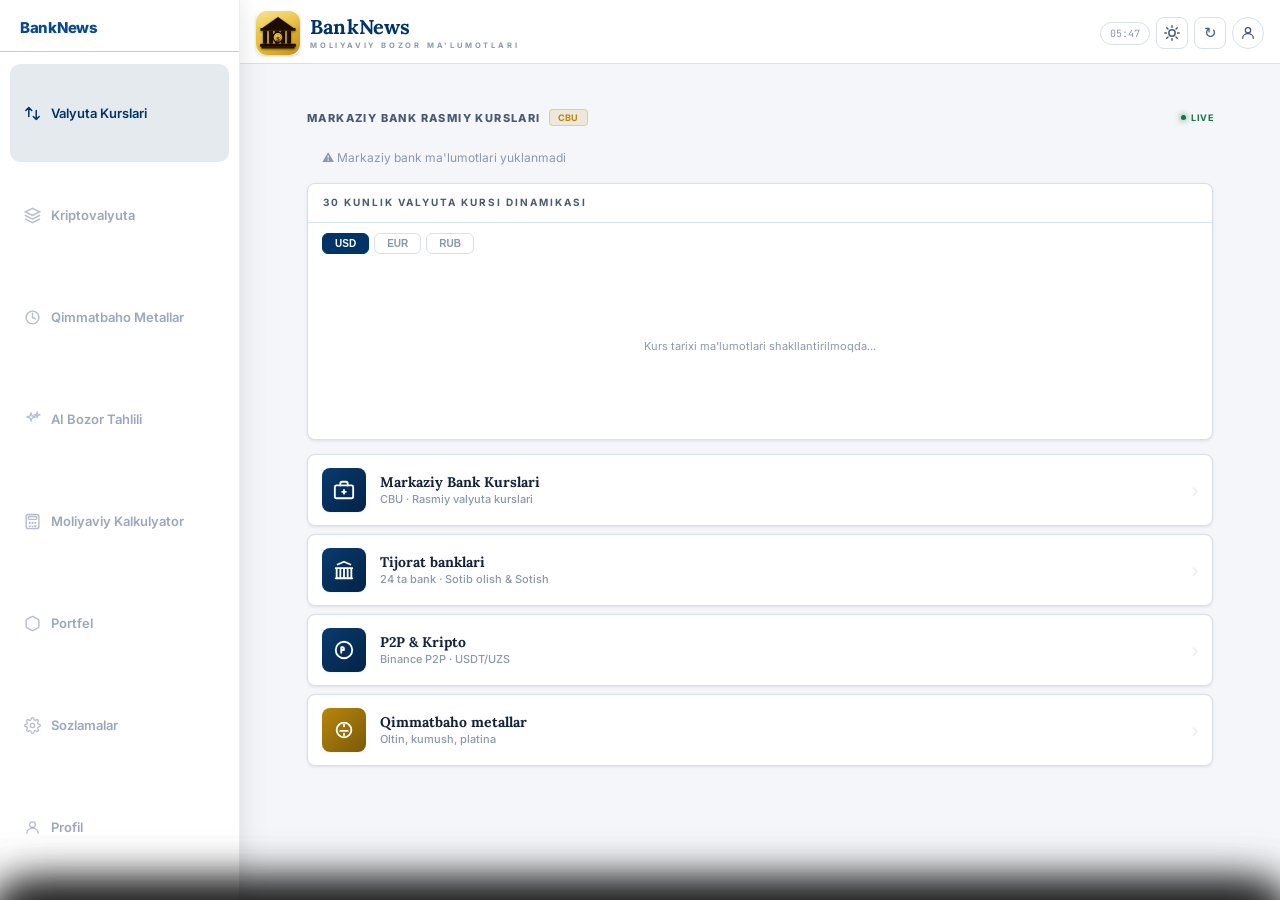
==== commit 0ecf0e2a: "Frontend: sarlavha shrifti Merriweather -> Lora Co-Authored-By: Claude Opus 4.8 <noreply@anthropic.c" ====
--- a/frontend/index.html
+++ b/frontend/index.html
@@ -12,7 +12,7 @@
 <script defer src="https://www.gstatic.com/firebasejs/10.12.2/firebase-app-compat.js"></script>
 <script defer src="https://www.gstatic.com/firebasejs/10.12.2/firebase-auth-compat.js"></script>
 <script defer src="https://cdn.jsdelivr.net/npm/chart.js@4.4.4/dist/chart.umd.min.js"></script>
-<link href="https://fonts.googleapis.com/css2?family=Inter:wght@400;500;600;700;800&family=Merriweather:wght@400;700;900&family=JetBrains+Mono:wght@400;500;600&display=swap" rel="stylesheet">
+<link href="https://fonts.googleapis.com/css2?family=Inter:wght@400;500;600;700;800&family=Lora:wght@400;500;600;700&family=JetBrains+Mono:wght@400;500;600&display=swap" rel="stylesheet">
 <link rel="stylesheet" href="style.css">
 </head>
 <body data-theme="light">
@@ -673,7 +673,7 @@
 
     <!-- Page title -->
     <div style="padding:20px 18px 10px">
-      <div style="font-size:26px;font-weight:700;color:var(--gold);letter-spacing:-.3px;font-family:'Merriweather',Georgia,serif" data-i="soz_title">Sozlamalar</div>
+      <div style="font-size:26px;font-weight:700;color:var(--gold);letter-spacing:-.3px;font-family:'Lora',Georgia,serif" data-i="soz_title">Sozlamalar</div>
       <div style="font-size:12px;color:var(--text3);margin-top:2px" data-i="soz_sub">Til, korinish va bildirishnomalar</div>
     </div>
 
--- a/frontend/style.css
+++ b/frontend/style.css
@@ -92,10 +92,10 @@
 /* Klassik bank uslubi — dekorativ fon glow orblari olib tashlandi */
 body::before,body::after{display:none}
 
-/* Klassik serif sarlavhalar — Merriweather */
+/* Klassik serif sarlavhalar — Lora */
 .name,.ct,.hero-title,.calc-hero-title,.stavka-hero-title,
 .sub-title,.frow-name{
-  font-family:'Merriweather',Georgia,'Times New Roman',serif;
+  font-family:'Lora',Georgia,'Times New Roman',serif;
 }
 
 /* ═══ HEADER ═══ */
@@ -119,7 +119,7 @@
   overflow:hidden;flex-shrink:0;
 }
 .brand-txt .name{
-  font-family:'Merriweather',Georgia,serif;
+  font-family:'Lora',Georgia,serif;
   font-size:20px;font-weight:700;
   color:var(--gold);
   letter-spacing:.2px;line-height:1;
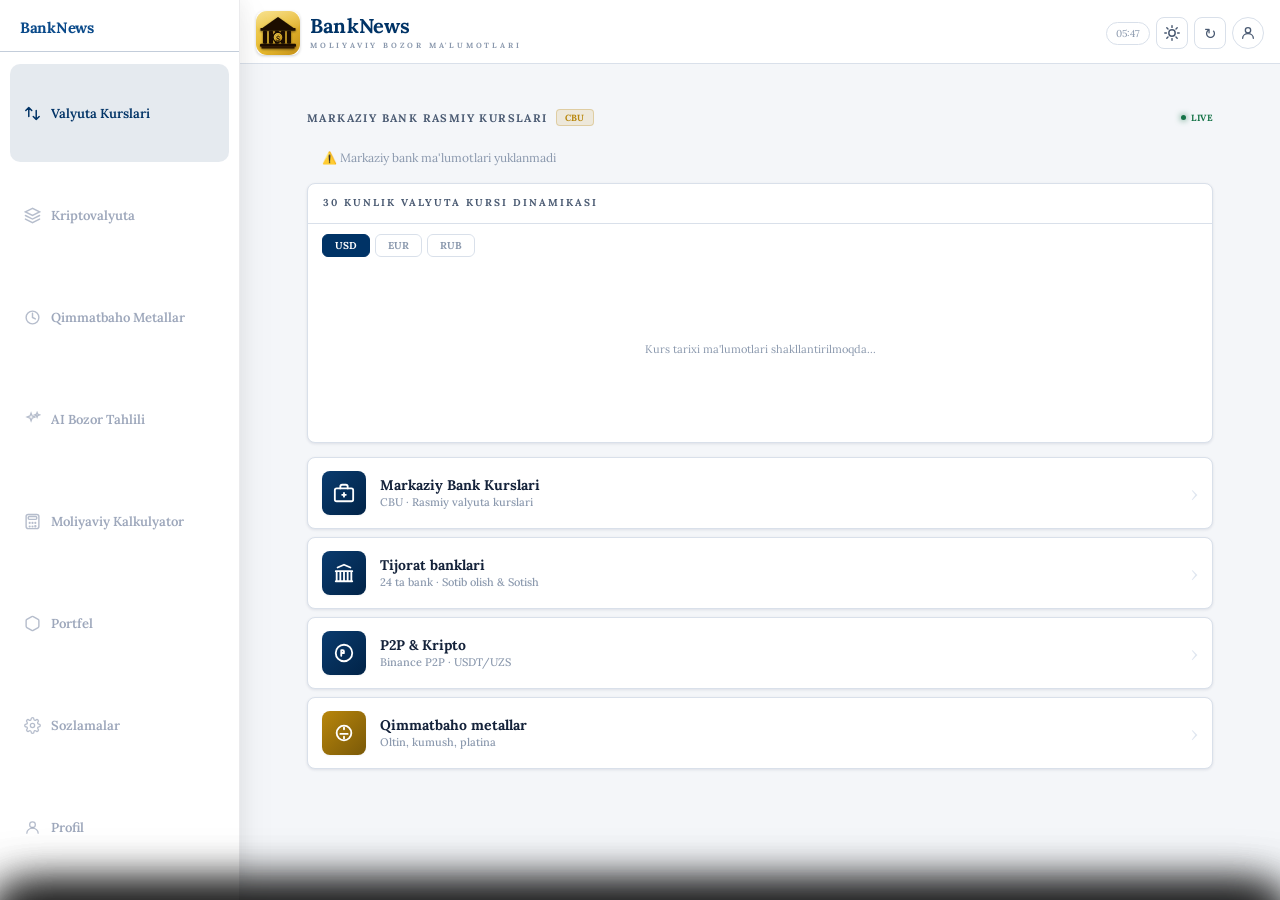
==== commit 49839677: "Frontend: butun ilova shrifti Lora (raqamlar ham) Global *{font-family:Lora} qoidasi qo'shildi; font" ====
--- a/frontend/index.html
+++ b/frontend/index.html
@@ -12,7 +12,7 @@
 <script defer src="https://www.gstatic.com/firebasejs/10.12.2/firebase-app-compat.js"></script>
 <script defer src="https://www.gstatic.com/firebasejs/10.12.2/firebase-auth-compat.js"></script>
 <script defer src="https://cdn.jsdelivr.net/npm/chart.js@4.4.4/dist/chart.umd.min.js"></script>
-<link href="https://fonts.googleapis.com/css2?family=Inter:wght@400;500;600;700;800&family=Lora:wght@400;500;600;700&family=JetBrains+Mono:wght@400;500;600&display=swap" rel="stylesheet">
+<link href="https://fonts.googleapis.com/css2?family=Lora:wght@400;500;600;700&display=swap" rel="stylesheet">
 <link rel="stylesheet" href="style.css">
 </head>
 <body data-theme="light">
--- a/frontend/style.css
+++ b/frontend/style.css
@@ -2194,4 +2194,8 @@
 .cbu-diff.up{color:var(--red)}
 .cbu-diff.dn{color:var(--green)}
 .cbu-diff.nt{color:var(--text3)}
-.brc-chev{font-size:16px;color:var(--border2);flex-shrink:0}+.brc-chev{font-size:16px;color:var(--border2);flex-shrink:0}
+
+/* ═══ HAMMA YOZUV LORA — global shrift ═══ */
+/* Butun ilova (matn, raqamlar, dinamik inline shriftlar) Lora'da */
+*,*::before,*::after{font-family:'Lora',Georgia,serif !important}
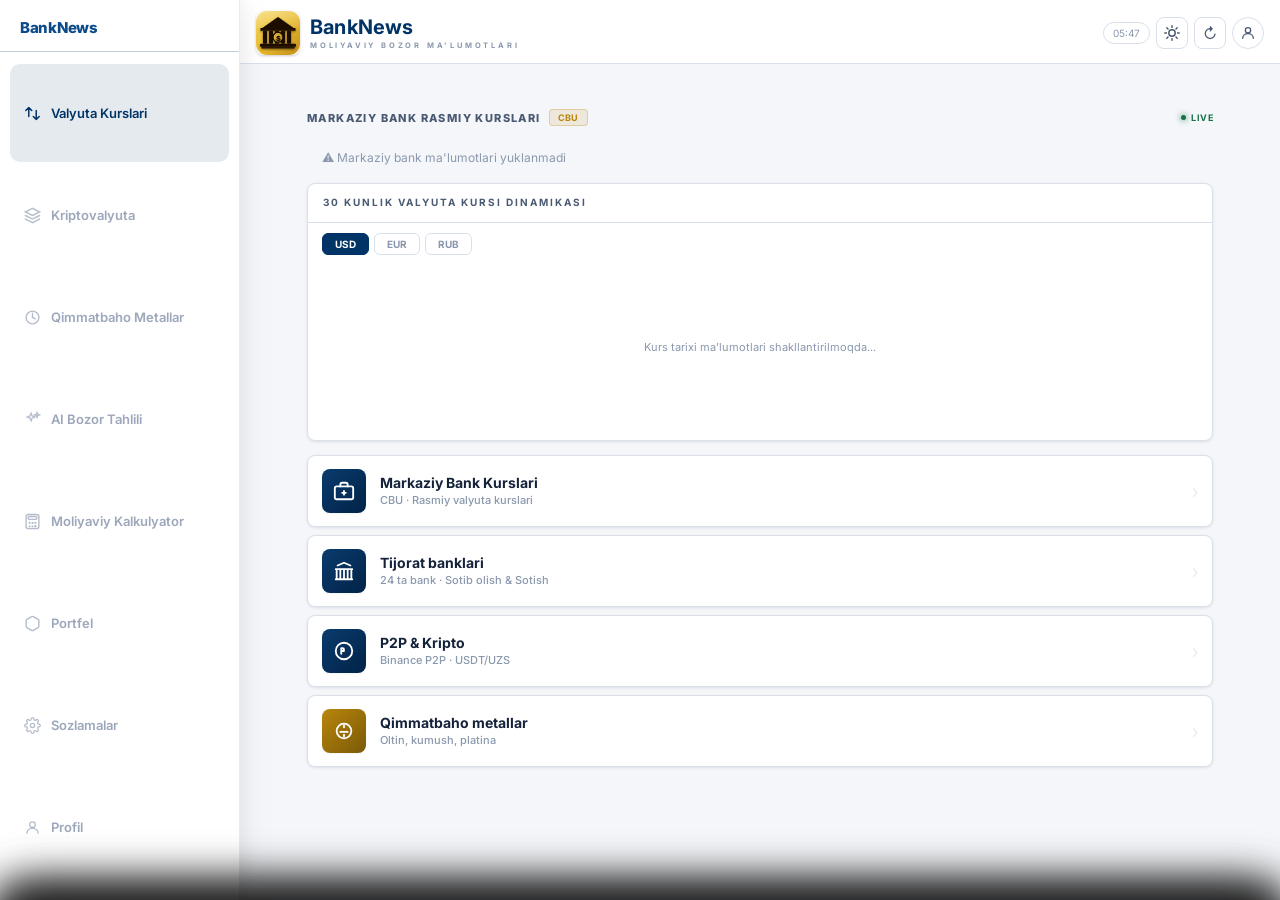
==== commit 42464341: "Frontend: butun ilova shrifti Inter (Lora o'rniga) Co-Authored-By: Claude Opus 4.8 <noreply@anthropi" ====
--- a/frontend/index.html
+++ b/frontend/index.html
@@ -12,7 +12,7 @@
 <script defer src="https://www.gstatic.com/firebasejs/10.12.2/firebase-app-compat.js"></script>
 <script defer src="https://www.gstatic.com/firebasejs/10.12.2/firebase-auth-compat.js"></script>
 <script defer src="https://cdn.jsdelivr.net/npm/chart.js@4.4.4/dist/chart.umd.min.js"></script>
-<link href="https://fonts.googleapis.com/css2?family=Lora:wght@400;500;600;700&display=swap" rel="stylesheet">
+<link href="https://fonts.googleapis.com/css2?family=Inter:wght@400;500;600;700;800&display=swap" rel="stylesheet">
 <link rel="stylesheet" href="style.css">
 </head>
 <body data-theme="light">
--- a/frontend/style.css
+++ b/frontend/style.css
@@ -2196,6 +2196,6 @@
 .cbu-diff.nt{color:var(--text3)}
 .brc-chev{font-size:16px;color:var(--border2);flex-shrink:0}
 
-/* ═══ HAMMA YOZUV LORA — global shrift ═══ */
-/* Butun ilova (matn, raqamlar, dinamik inline shriftlar) Lora'da */
-*,*::before,*::after{font-family:'Lora',Georgia,serif !important}+/* ═══ HAMMA YOZUV INTER — global shrift ═══ */
+/* Butun ilova (matn, raqamlar, dinamik inline shriftlar) Inter'da */
+*,*::before,*::after{font-family:'Inter',-apple-system,'Segoe UI',sans-serif !important}
